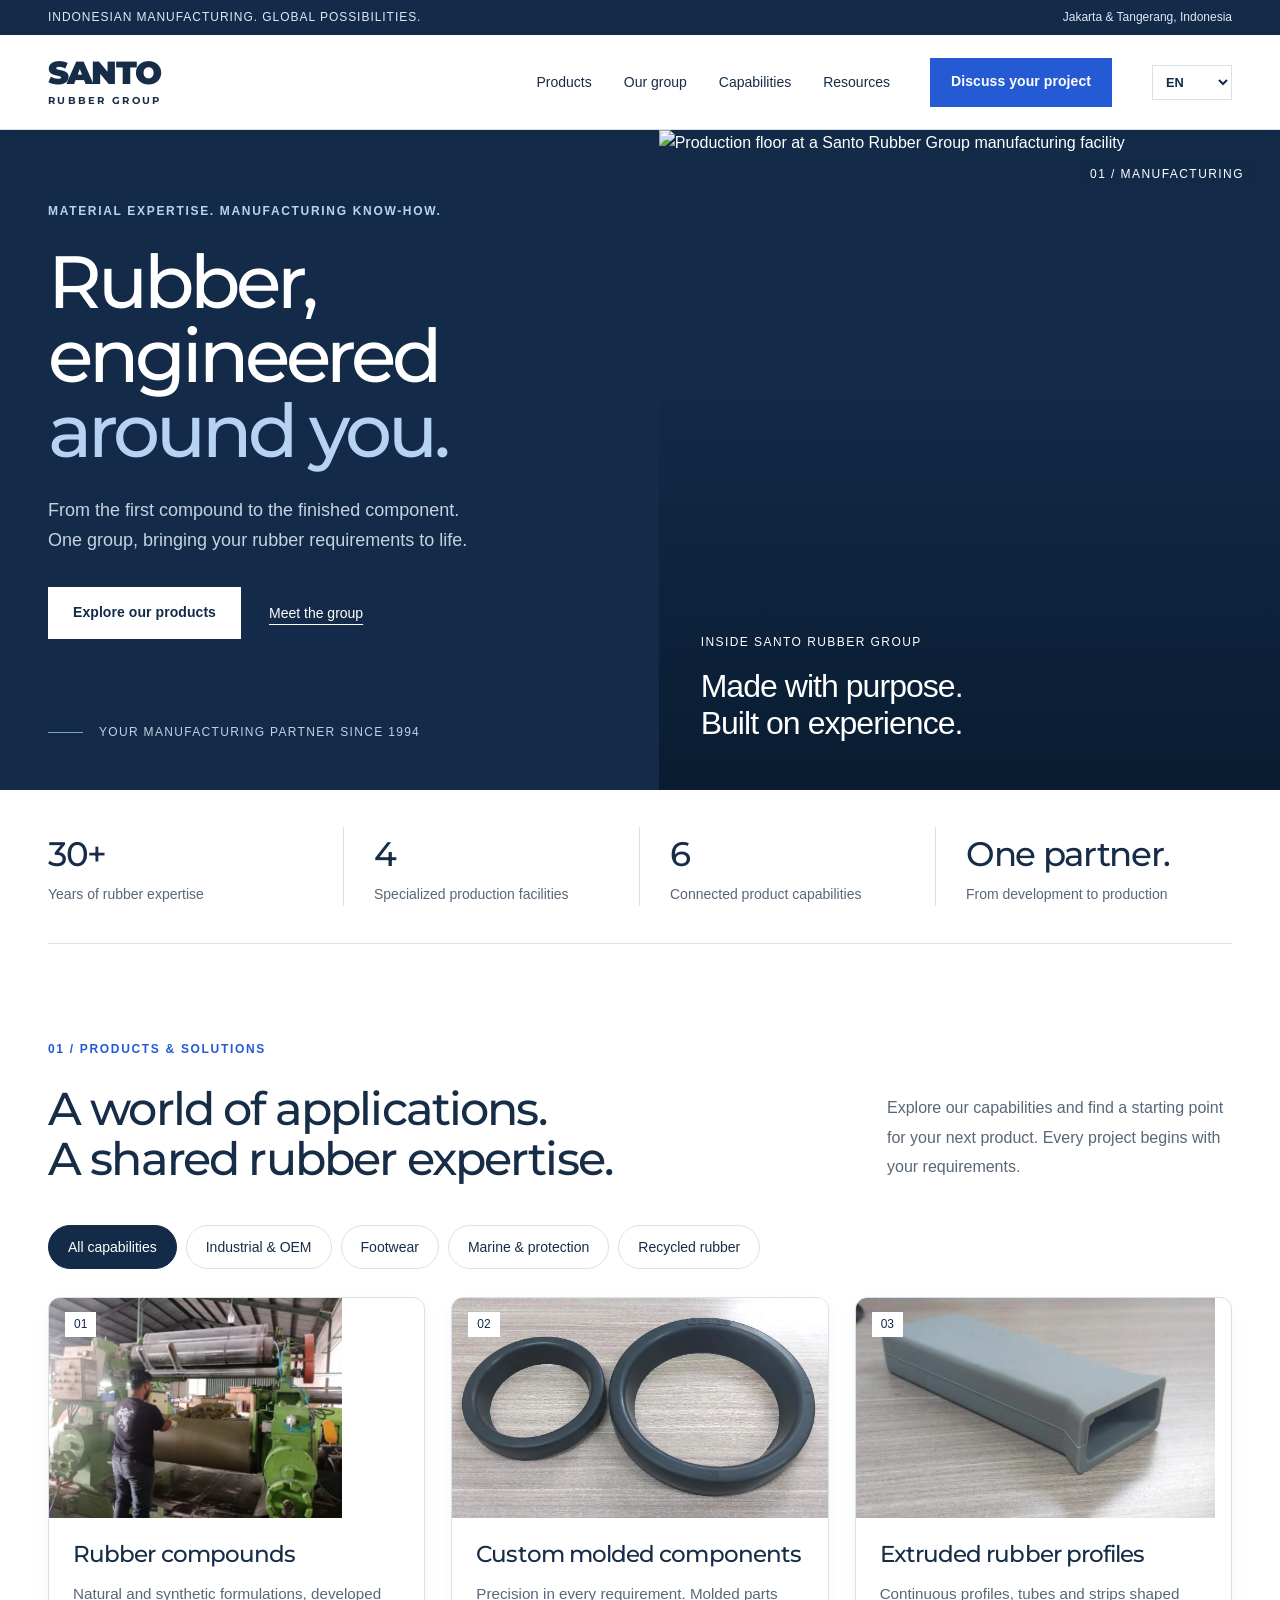
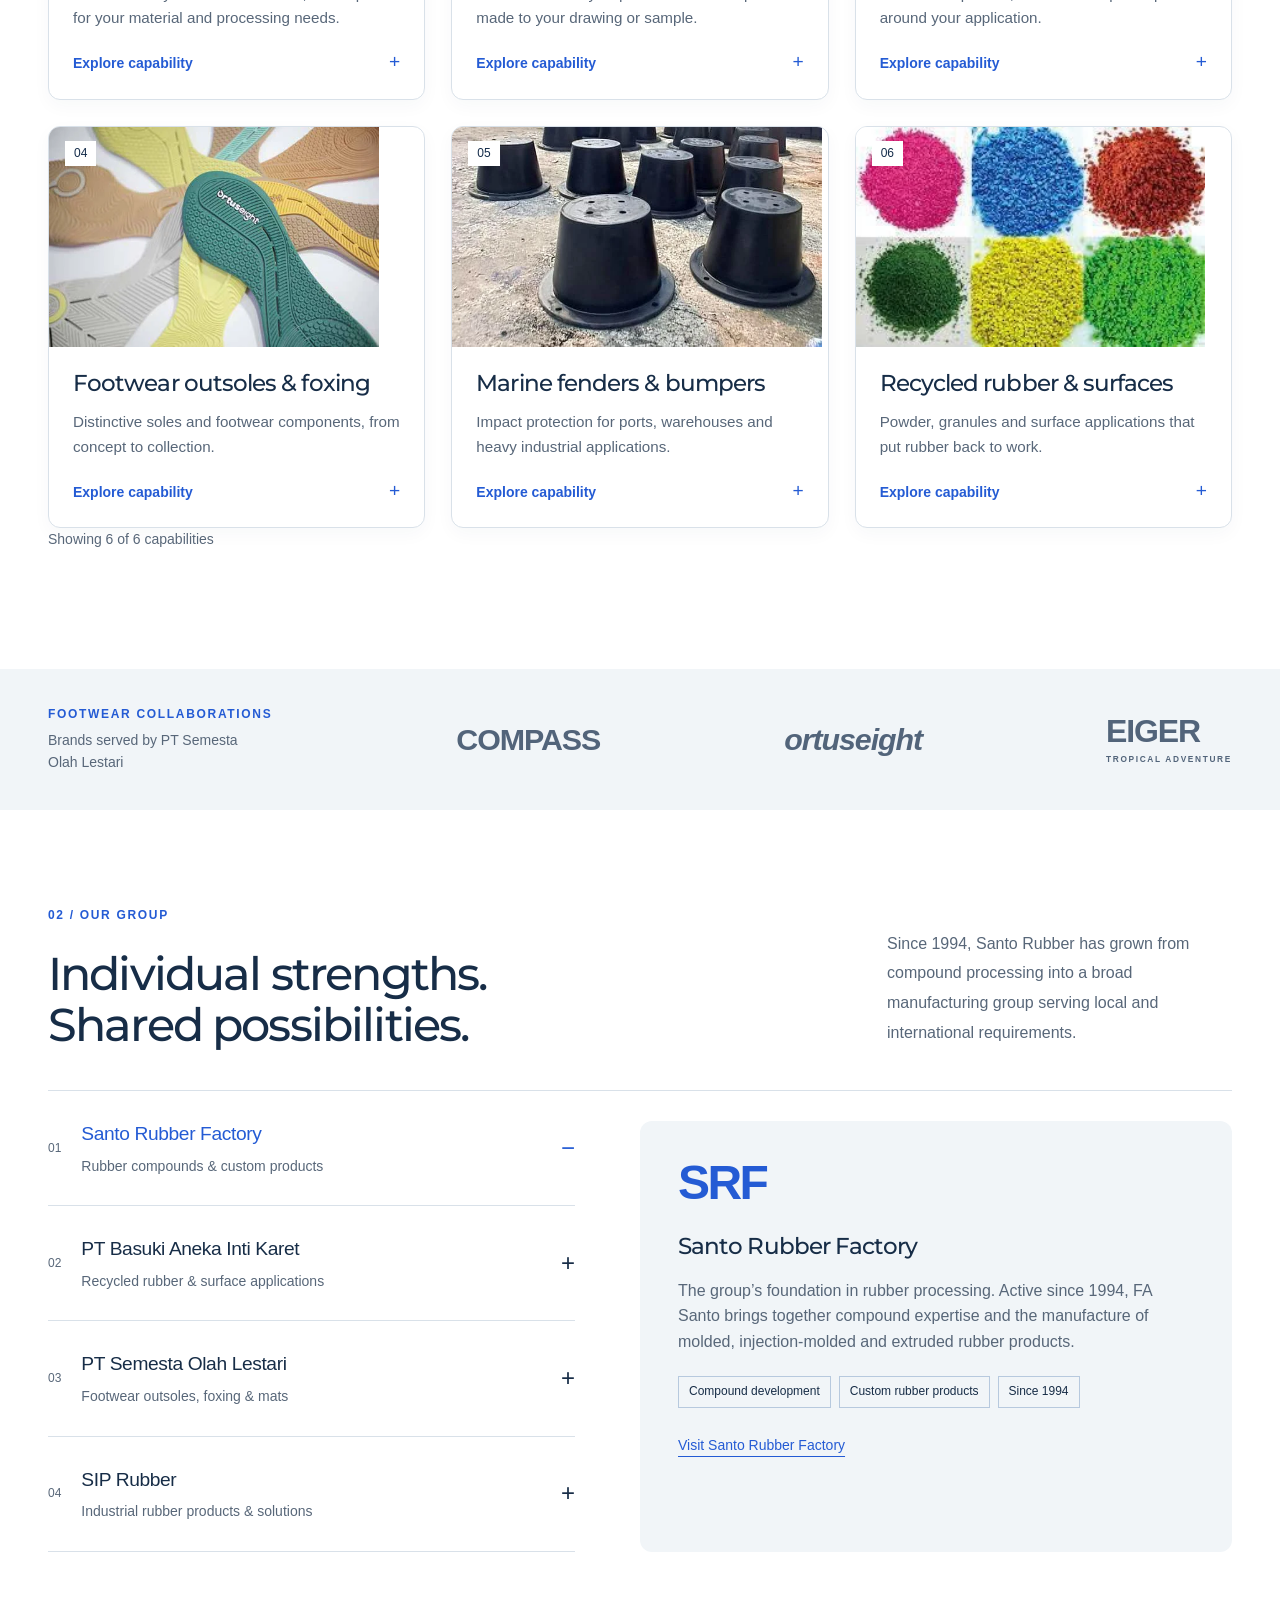
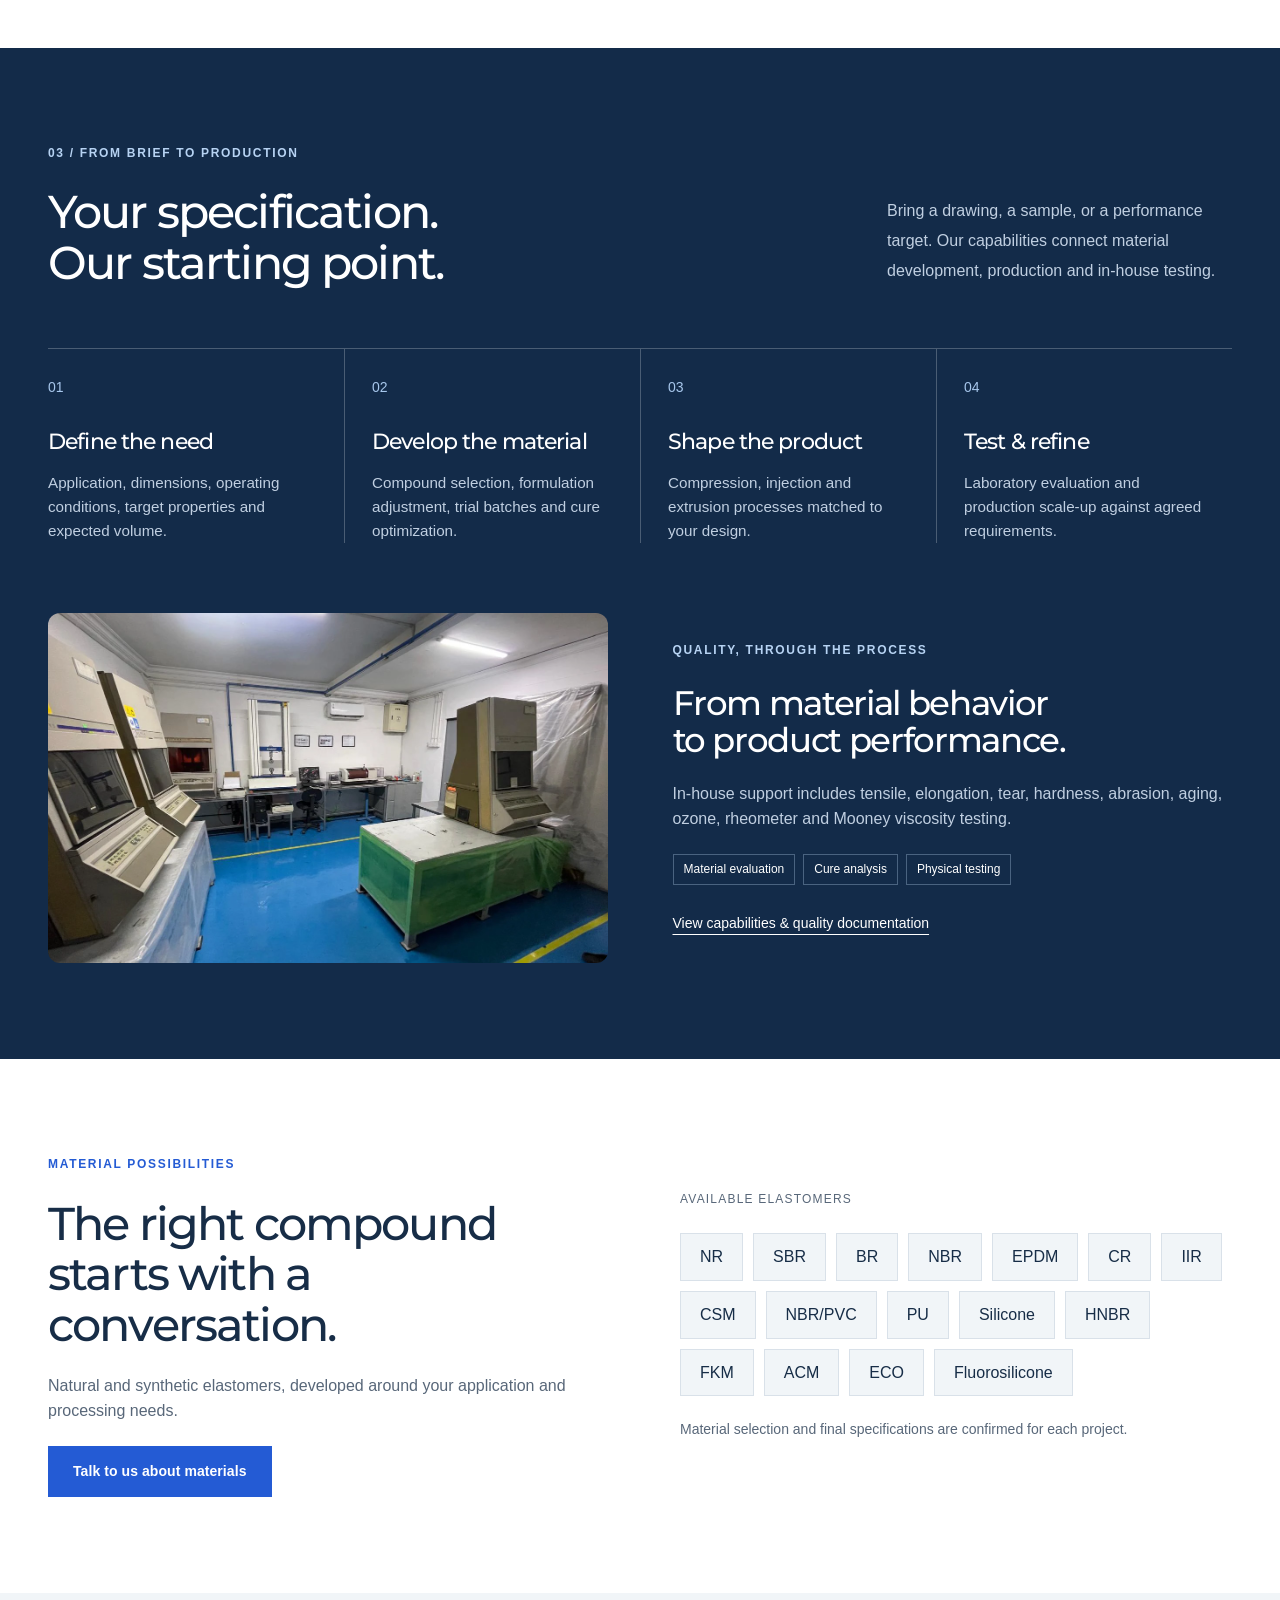
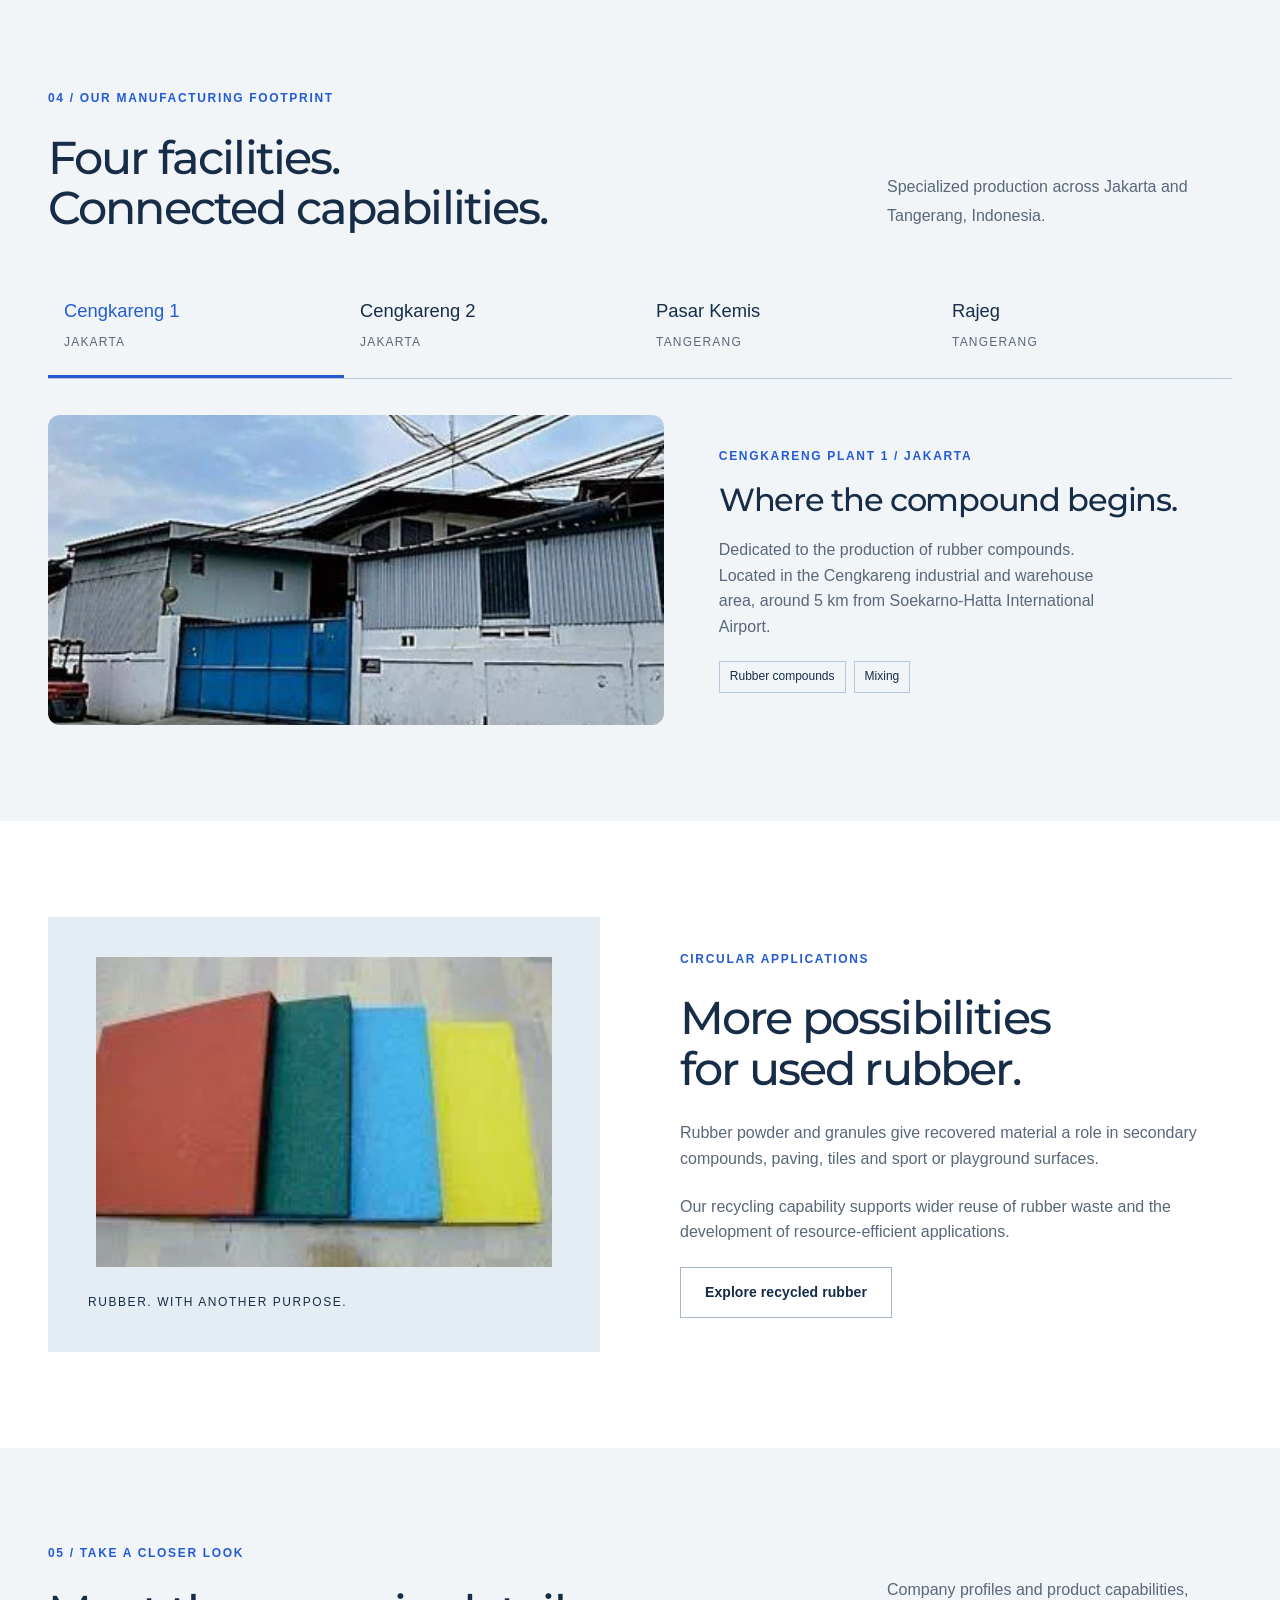
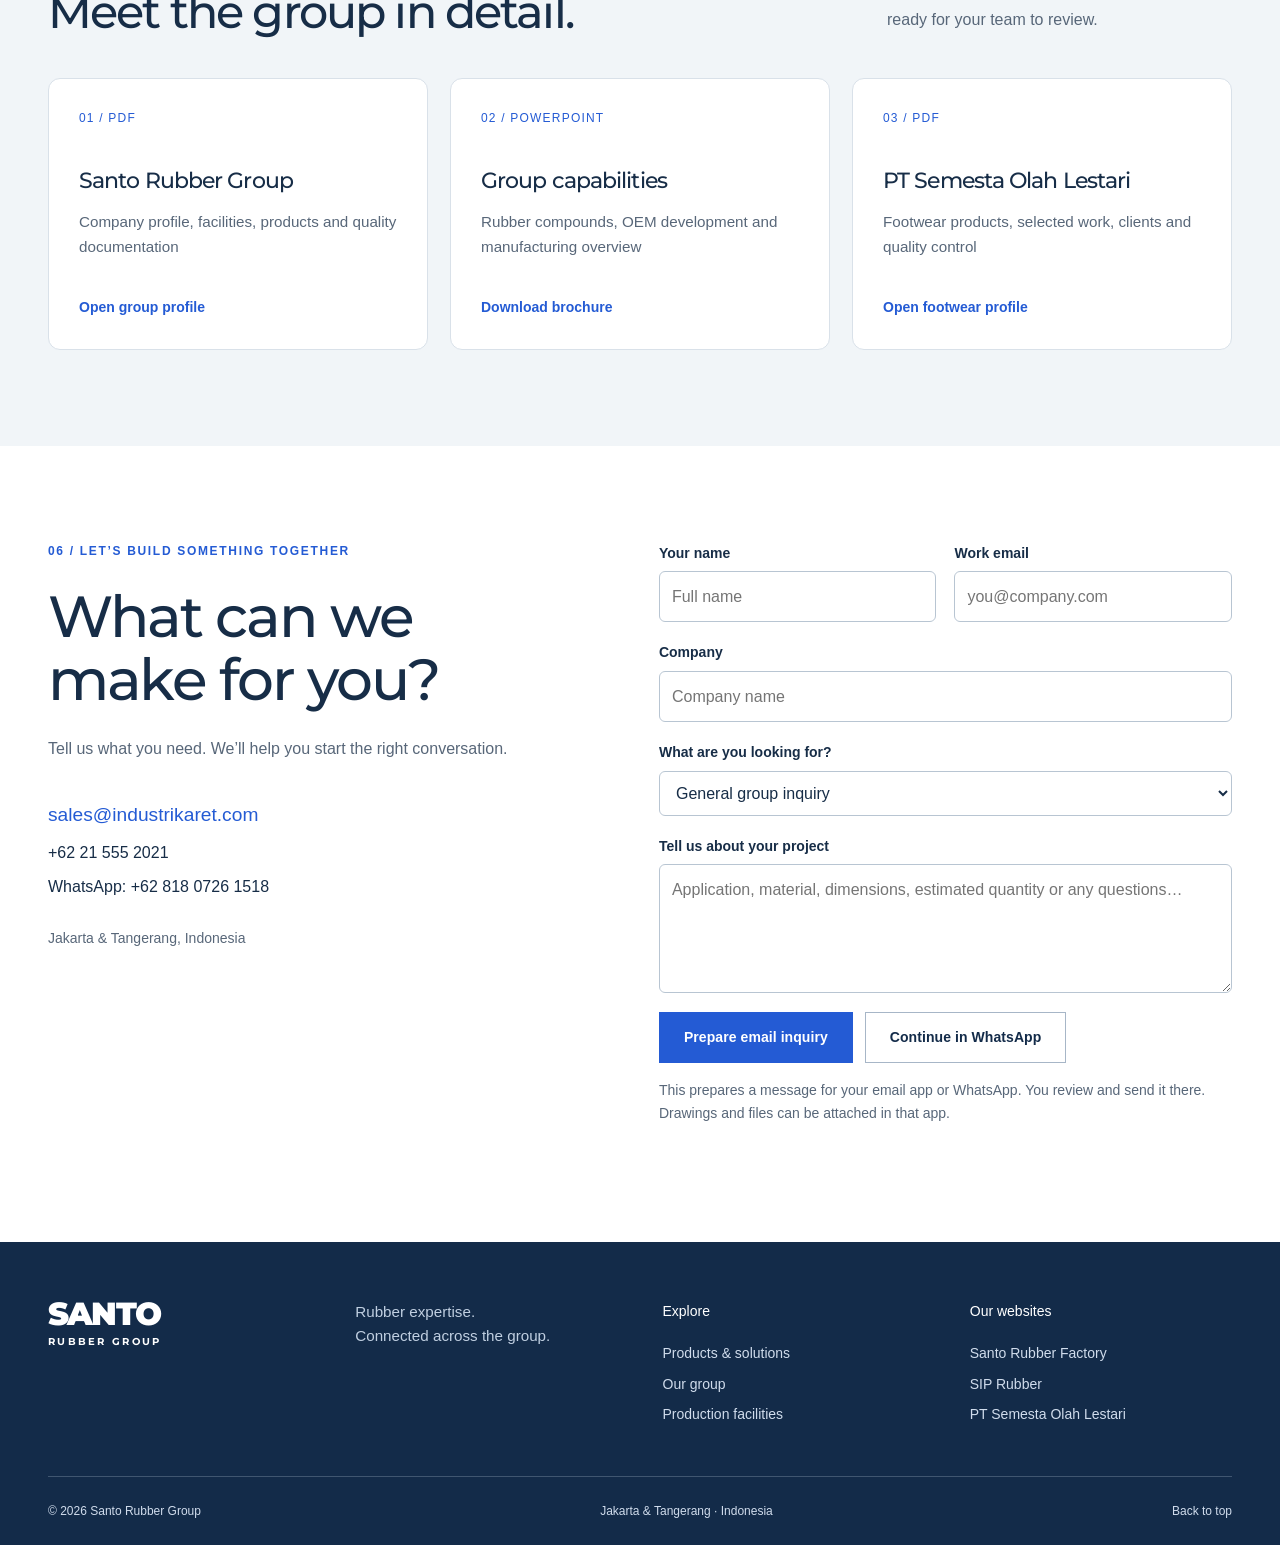
==== index.html @ 06256ac8 "Use genuine factory hero image with fallback for index.html" ====
<!DOCTYPE html>
<html lang="en">
<head>
<meta charset="UTF-8"><meta name="viewport" content="width=device-width, initial-scale=1">
<title>Santo Rubber Group — Rubber, engineered around you.</title>
<meta name="description" content="Indonesian rubber manufacturing since 1994. Explore custom compounds, molded and extruded components, footwear, marine fenders and recycled rubber across Santo Rubber Group.">
<link rel="canonical" href="https://santorubber.com/">
<link rel="alternate" hreflang="en" href="https://santorubber.com/">
<link rel="alternate" hreflang="id" href="https://santorubber.com/id/">
<link rel="alternate" hreflang="zh-Hans" href="https://santorubber.com/zh/">
<link rel="alternate" hreflang="x-default" href="https://santorubber.com/">
<meta name="theme-color" content="#132b49">
<link rel="icon" type="image/svg+xml" href="data:image/svg+xml,%3Csvg xmlns='http://www.w3.org/2000/svg' viewBox='0 0 32 32'%3E%3Crect width='32' height='32' rx='5' fill='%23132b49'/%3E%3Ctext x='16' y='24' text-anchor='middle' font-family='Arial' font-size='24' font-weight='bold' fill='white'%3ES%3C/text%3E%3C/svg%3E">
<link rel="stylesheet" href="/styles.css"><script src="/i18n.js" defer></script><script src="/app.js" defer></script>
</head>
<body>
<a class="skip" href="#main">Skip to content</a>
<div class="topline"><div class="wrap"><span>INDONESIAN MANUFACTURING. GLOBAL POSSIBILITIES.</span><a href="#contact">Jakarta & Tangerang, Indonesia</a></div></div>
<header><div class="nav wrap"><a class="wordmark" href="#" aria-label="Santo Rubber Group home">SANTO<span>RUBBER GROUP</span></a><nav id="navigation" aria-label="Main navigation"><a href="#products">Products</a><a href="#group">Our group</a><a href="#capabilities">Capabilities</a><a href="#resources">Resources</a><a class="mobile-contact" href="#contact">Discuss your project</a></nav><a class="button compact" href="#contact">Discuss your project</a><button class="menu" aria-label="Open menu" aria-expanded="false" aria-controls="navigation">☰</button></div></header>
<main id="main">
<section class="hero"><div class="hero-copy"><div class="eyebrow light">MATERIAL EXPERTISE. MANUFACTURING KNOW-HOW.</div><h1>Rubber,<br>engineered<br><em>around you.</em></h1><p>From the first compound to the finished component. One group, bringing your rubber requirements to life.</p><div class="actions"><a class="button white" href="#products">Explore our products</a><a class="text-link" href="#group">Meet the group</a></div><div class="hero-note"><span class="line"></span>YOUR MANUFACTURING PARTNER SINCE 1994</div></div><div class="hero-visual"><img src="/assets/factory-production-floor.webp" data-fallback-src="/assets/hero.webp" alt="Production floor at a Santo Rubber Group manufacturing facility" fetchpriority="high"><div class="photo-caption"><span>INSIDE SANTO RUBBER GROUP</span><b>Made with purpose.<br>Built on experience.</b></div><span class="photo-index">01 / MANUFACTURING</span></div></section>
<div class="facts wrap"><div><b>30+</b><span>Years of rubber expertise</span></div><div><b>4</b><span>Specialized production facilities</span></div><div><b>6</b><span>Connected product capabilities</span></div><div><b>One partner.</b><span>From development to production</span></div></div>
<section class="section wrap" id="products"><div class="section-heading"><div><div class="eyebrow">01 / PRODUCTS & SOLUTIONS</div><h2>A world of applications.<br>A shared rubber expertise.</h2></div><p>Explore our capabilities and find a starting point for your next product. Every project begins with your requirements.</p></div><div class="filters" role="group" aria-label="Filter products"><button class="active" data-filter="all" aria-pressed="true">All capabilities</button><button data-filter="industrial" aria-pressed="false">Industrial & OEM</button><button data-filter="footwear" aria-pressed="false">Footwear</button><button data-filter="marine" aria-pressed="false">Marine & protection</button><button data-filter="recycled" aria-pressed="false">Recycled rubber</button></div><div class="products-grid" id="product-grid"></div><p id="product-count" class="small" aria-live="polite"></p></section>
<section class="clients"><div class="wrap client-row"><div><div class="eyebrow">FOOTWEAR COLLABORATIONS</div><p>Brands served by PT Semesta Olah Lestari</p></div><div class="brand-name compass">COMPASS</div><div class="brand-name ortus">ortuseight</div><div class="brand-name eiger">EIGER<span>TROPICAL ADVENTURE</span></div></div></section>
<section class="section wrap" id="group"><div class="section-heading"><div><div class="eyebrow">02 / OUR GROUP</div><h2>Individual strengths.<br>Shared possibilities.</h2></div><p>Since 1994, Santo Rubber has grown from compound processing into a broad manufacturing group serving local and international requirements.</p></div><div class="company-layout"><div class="company-list" role="tablist" aria-label="Group companies" aria-orientation="vertical"><button role="tab" id="company-srf" aria-selected="true" aria-controls="company-panel" data-company="srf"><span>01</span><div>Santo Rubber Factory<small>Rubber compounds & custom products</small></div><b>+</b></button><button role="tab" id="company-baik" aria-selected="false" aria-controls="company-panel" data-company="baik" tabindex="-1"><span>02</span><div>PT Basuki Aneka Inti Karet<small>Recycled rubber & surface applications</small></div><b>+</b></button><button role="tab" id="company-sol" aria-selected="false" aria-controls="company-panel" data-company="sol" tabindex="-1"><span>03</span><div>PT Semesta Olah Lestari<small>Footwear outsoles, foxing & mats</small></div><b>+</b></button><button role="tab" id="company-sip" aria-selected="false" aria-controls="company-panel" data-company="sip" tabindex="-1"><span>04</span><div>SIP Rubber<small>Industrial rubber products & solutions</small></div><b>+</b></button></div><div id="company-panel" class="company-panel" role="tabpanel" aria-labelledby="company-srf" tabindex="0"></div></div></section>
<section class="capabilities section" id="capabilities"><div class="wrap"><div class="section-heading"><div><div class="eyebrow light">03 / FROM BRIEF TO PRODUCTION</div><h2>Your specification.<br>Our starting point.</h2></div><p>Bring a drawing, a sample, or a performance target. Our capabilities connect material development, production and in-house testing.</p></div><div class="process"><article><span>01</span><h3>Define the need</h3><p>Application, dimensions, operating conditions, target properties and expected volume.</p></article><article><span>02</span><h3>Develop the material</h3><p>Compound selection, formulation adjustment, trial batches and cure optimization.</p></article><article><span>03</span><h3>Shape the product</h3><p>Compression, injection and extrusion processes matched to your design.</p></article><article><span>04</span><h3>Test & refine</h3><p>Laboratory evaluation and production scale-up against agreed requirements.</p></article></div><div class="quality-grid"><img src="/assets/lab.webp" alt="Santo Rubber Group in-house rubber testing laboratory" loading="lazy"><div><div class="eyebrow light">QUALITY, THROUGH THE PROCESS</div><h3>From material behavior<br>to product performance.</h3><p>In-house support includes tensile, elongation, tear, hardness, abrasion, aging, ozone, rheometer and Mooney viscosity testing.</p><div class="pill-row"><span>Material evaluation</span><span>Cure analysis</span><span>Physical testing</span></div><a class="text-link" href="/assets/santo-rubber-group-profile.pdf" target="_blank" rel="noopener">View capabilities & quality documentation</a></div></div></div></section>
<section class="section wrap" id="materials"><div class="material-layout"><div><div class="eyebrow">MATERIAL POSSIBILITIES</div><h2>The right compound<br>starts with a conversation.</h2><p>Natural and synthetic elastomers, developed around your application and processing needs.</p><a class="button" href="#contact">Talk to us about materials</a></div><div class="materials"><div class="material-label">AVAILABLE ELASTOMERS</div><div class="material-tags"><span>NR</span><span>SBR</span><span>BR</span><span>NBR</span><span>EPDM</span><span>CR</span><span>IIR</span><span>CSM</span><span>NBR/PVC</span><span>PU</span><span>Silicone</span><span>HNBR</span><span>FKM</span><span>ACM</span><span>ECO</span><span>Fluorosilicone</span></div><p class="small">Material selection and final specifications are confirmed for each project.</p></div></div></section>
<section class="facilities section" id="facilities"><div class="wrap"><div class="section-heading"><div><div class="eyebrow">04 / OUR MANUFACTURING FOOTPRINT</div><h2>Four facilities.<br>Connected capabilities.</h2></div><p>Specialized production across Jakarta and Tangerang, Indonesia.</p></div><div class="facility-tabs" role="tablist" aria-label="Production facilities"><button role="tab" id="facility-0" aria-selected="true" aria-controls="facility-panel" data-facility="0">Cengkareng 1<span>JAKARTA</span></button><button role="tab" id="facility-1" aria-selected="false" aria-controls="facility-panel" data-facility="1" tabindex="-1">Cengkareng 2<span>JAKARTA</span></button><button role="tab" id="facility-2" aria-selected="false" aria-controls="facility-panel" data-facility="2" tabindex="-1">Pasar Kemis<span>TANGERANG</span></button><button role="tab" id="facility-3" aria-selected="false" aria-controls="facility-panel" data-facility="3" tabindex="-1">Rajeg<span>TANGERANG</span></button></div><div class="facility-panel" id="facility-panel" role="tabpanel" aria-labelledby="facility-0" tabindex="0"></div></div></section>
<section class="section wrap circular"><div class="circular-photo"><img src="/assets/tiles.webp" alt="Colored rubber tiles featured in Santo Rubber Group’s recycled rubber product range" loading="lazy"><span>RUBBER. WITH ANOTHER PURPOSE.</span></div><div><div class="eyebrow">CIRCULAR APPLICATIONS</div><h2>More possibilities<br>for used rubber.</h2><p>Rubber powder and granules give recovered material a role in secondary compounds, paving, tiles and sport or playground surfaces.</p><p>Our recycling capability supports wider reuse of rubber waste and the development of resource-efficient applications.</p><button class="button outline" data-open-product="recycled">Explore recycled rubber</button></div></section>
<section class="resources section" id="resources"><div class="wrap"><div class="section-heading"><div><div class="eyebrow">05 / TAKE A CLOSER LOOK</div><h2>Meet the group in detail.</h2></div><p>Company profiles and product capabilities, ready for your team to review.</p></div><div class="resource-grid"><a href="/assets/santo-rubber-group-profile.pdf" target="_blank" rel="noopener"><span>01 / PDF</span><h3>Santo Rubber Group</h3><p>Company profile, facilities, products and quality documentation</p><b>Open group profile</b></a><a href="/assets/santo-rubber-group-brochure.pptx" download><span>02 / POWERPOINT</span><h3>Group capabilities</h3><p>Rubber compounds, OEM development and manufacturing overview</p><b>Download brochure</b></a><a href="/assets/pt-sol-profile.pdf" target="_blank" rel="noopener"><span>03 / PDF</span><h3>PT Semesta Olah Lestari</h3><p>Footwear products, selected work, clients and quality control</p><b>Open footwear profile</b></a></div></div></section>
<section class="section wrap contact" id="contact"><div><div class="eyebrow">06 / LET’S BUILD SOMETHING TOGETHER</div><h2>What can we<br>make for you?</h2><p>Tell us what you need. We’ll help you start the right conversation.</p><div class="contact-details"><a href="mailto:sales@industrikaret.com">sales@industrikaret.com</a><a href="tel:+62215552021">+62 21 555 2021</a><a href="https://wa.me/6281807261518" target="_blank" rel="noopener">WhatsApp: +62 818 0726 1518</a><span>Jakarta & Tangerang, Indonesia</span></div></div><form id="inquiry-form"><div class="form-row"><label>Your name<input name="name" autocomplete="name" required placeholder="Full name" maxlength="100"></label><label>Work email<input name="email" type="email" autocomplete="email" required placeholder="you@company.com" maxlength="150"></label></div><label>Company<input name="company" autocomplete="organization" placeholder="Company name" maxlength="150"></label><label>What are you looking for?<select id="inquiry-interest" name="interest"><option value="General group inquiry">General group inquiry</option><option value="Rubber compounds">Rubber compounds</option><option value="Custom molded components">Custom molded components</option><option value="Extruded rubber profiles">Extruded rubber profiles</option><option value="Footwear outsoles & foxing">Footwear outsoles & foxing</option><option value="Marine fenders & bumpers">Marine fenders & bumpers</option><option value="Recycled rubber & surfaces">Recycled rubber & surfaces</option><option value="SIP Rubber products">SIP Rubber products</option></select></label><label>Tell us about your project<textarea name="message" rows="4" required placeholder="Application, material, dimensions, estimated quantity or any questions…" maxlength="2500"></textarea></label><div class="form-actions"><button class="button" type="submit" name="channel" value="email">Prepare email inquiry</button><button class="button outline" type="submit" name="channel" value="whatsapp">Continue in WhatsApp</button></div><p class="small">This prepares a message for your email app or WhatsApp. You review and send it there. Drawings and files can be attached in that app.</p><p class="form-status" id="inquiry-status" role="status"></p><div id="email-fallback" hidden><p class="small">If your email app did not open, copy your inquiry and send it to the address shown in the draft status.</p><button type="button" class="text-link dark" id="copy-inquiry">Copy inquiry text</button><textarea id="prepared-inquiry" readonly aria-label="Prepared inquiry text" hidden></textarea></div></form></section>
</main>
<footer><div class="wrap footer-main"><a class="wordmark" href="#">SANTO<span>RUBBER GROUP</span></a><p>Rubber expertise.<br>Connected across the group.</p><div><b>Explore</b><a href="#products">Products & solutions</a><a href="#group">Our group</a><a href="#facilities">Production facilities</a></div><div><b>Our websites</b><a href="https://www.industrikaret.com/" target="_blank" rel="noopener">Santo Rubber Factory</a><a href="https://www.siprubber.com/" target="_blank" rel="noopener">SIP Rubber</a><a href="https://bit.ly/PT-SOL" target="_blank" rel="noopener">PT Semesta Olah Lestari</a></div></div><div class="wrap footer-bottom"><span>© <span id="year">2026</span> Santo Rubber Group</span><span>Jakarta & Tangerang · Indonesia</span><a href="#">Back to top</a></div></footer>
<dialog id="product-dialog" aria-labelledby="dialog-title"><button class="dialog-close" aria-label="Close product details">×</button><div id="dialog-content"></div></dialog>
</body></html>
---- styles.css ----
/* Corporate typography and spacing refresh — shared by EN / ID / ZH. */
@import url('https://fonts.googleapis.com/css2?family=Montserrat:wght@400;500;600;700;800&family=Poppins:wght@400;500;600&display=swap');
:root{--radius:12px;--surface-shadow:0 14px 36px rgba(19,43,73,.07)}
body{font-family:'Poppins',Arial,'Noto Sans SC','Microsoft YaHei',sans-serif;font-size:15px;line-height:1.7}
h1,h2,h3,.wordmark,.facts b{font-family:'Montserrat','Noto Sans SC','Microsoft YaHei',Arial,sans-serif}
h1,h2,h3{font-weight:600;letter-spacing:-.035em}
html[lang="zh-Hans"] h1,html[lang="zh-Hans"] h2,html[lang="zh-Hans"] h3{letter-spacing:-.015em}
.section{padding-top:104px;padding-bottom:104px}
.section-heading{align-items:flex-start;gap:50px;margin-bottom:44px}
.section-heading>p{line-height:1.85;max-width:390px}
.eyebrow{letter-spacing:.13em;font-weight:700}
.nav{height:86px}
header{box-shadow:0 2px 14px rgba(19,43,73,.035)}
.hero h1{line-height:1.06}
.hero p{line-height:1.8}
.product{border-radius:var(--radius);box-shadow:0 6px 18px rgba(19,43,73,.035)}
.product-image{height:245px}
.product-copy{padding:26px}
.product:hover{box-shadow:var(--surface-shadow)}
.product-image img{object-fit:cover}
.company-panel{border-radius:var(--radius)}
.quality-grid img,.facility-panel img{border-radius:var(--radius)}
.resource-grid a{border-radius:var(--radius)}
.button{font-weight:600;letter-spacing:.005em}
form input,form textarea,form select{border-radius:6px}
@media(max-width:1050px){.nav{height:78px}.section{padding-top:78px;padding-bottom:78px}}
@media(max-width:800px){.hero h1{font-size:clamp(2.8rem,7.6vw,4.8rem)}.section-heading{gap:26px}.product-image{height:225px}}
@media(max-width:540px){.section{padding-top:56px;padding-bottom:56px}.section-heading{margin-bottom:30px}.hero h1{font-size:clamp(2.6rem,11vw,3.9rem)}.product-copy{padding:22px}.product-image{height:230px}}

:root{--navy:#132b49;--ink:#172d47;--blue:#245bd4;--muted:#586779;--line:#d9e1e9;--pale:#f1f5f8;--white:#fff;--accent:#b7d3f3}*{box-sizing:border-box}html{scroll-behavior:smooth;scroll-padding-top:95px}body{margin:0;color:var(--ink);font-family:Arial,Helvetica,sans-serif;font-size:16px;line-height:1.6}button,input,select,textarea{font:inherit}a{color:inherit;text-decoration:none}button,a,input,select,textarea{-webkit-tap-highlight-color:transparent}button{cursor:pointer}button:focus-visible,a:focus-visible,input:focus-visible,select:focus-visible,textarea:focus-visible,[tabindex]:focus-visible{outline:3px solid #568fec;outline-offset:5px}button{color:inherit}img{display:block;width:100%;object-fit:cover}p{color:var(--muted);margin:0 0 22px}h1,h2,h3{line-height:1.1;letter-spacing:-.04em;margin:0;font-weight:500}h2{font-size:clamp(2.2rem,3.6vw,3.5rem)}h3{font-size:1.45rem}section[id]{scroll-margin-top:25px}.wrap{width:min(1280px,calc(100% - 96px));margin:auto}.section{padding-top:96px;padding-bottom:96px}.eyebrow{font-size:.75rem;letter-spacing:.14em;font-weight:700;margin-bottom:24px;color:var(--blue)}.eyebrow.light{color:var(--accent)}.small{font-size:.875rem}.topline{background:var(--navy);color:#dde8f5;font-size:.75rem;letter-spacing:.08em}.topline .wrap{height:35px;display:flex;justify-content:space-between;align-items:center}.topline a{letter-spacing:0}header{position:sticky;top:0;z-index:20;background:#fff;border-bottom:1px solid var(--line)}.nav{height:94px;display:flex;align-items:center;gap:40px}.wordmark{font-size:2rem;font-weight:900;line-height:.9;letter-spacing:-.055em;display:block;flex-shrink:0}.wordmark span{display:block;font-size:.65rem;letter-spacing:.22em;font-weight:700;margin-top:8px}.nav nav{display:flex;gap:32px;margin-left:auto;font-size:.875rem}.nav nav a:hover{color:var(--blue)}.button{background:var(--blue);color:white;padding:15px 24px;border:1px solid var(--blue);font-size:.875rem;font-weight:600;display:inline-flex;align-items:center;justify-content:center;line-height:1.4;min-height:49px;transition:background .2s,transform .2s}.button:hover{background:#1948ad;border-color:#1948ad;transform:translateY(-2px)}.button.compact{padding:13px 20px}.button.white{background:#fff;color:var(--navy);border-color:#fff}.button.white:hover{background:#e6edf5}.button.outline{background:transparent;color:var(--navy);border:1px solid #a7b6c7}.button.outline:hover{background:#e5edf6}.menu{display:none;background:transparent;border:0;font-size:1.6rem}.hero{display:grid;grid-template-columns:1.06fr 1fr;background:var(--navy);color:white;min-height:660px}.hero-copy{padding:72px 60px 48px max(48px,calc((100vw - 1280px)/2));display:flex;flex-direction:column;align-items:flex-start}.hero h1{font-size:clamp(3.5rem,5.8vw,6rem);line-height:1;letter-spacing:-.055em}.hero h1 em{font-style:normal;color:var(--accent)}.hero p{font-size:1.125rem;color:#c5d2e2;max-width:440px;margin:28px 0 32px;line-height:1.65}.actions{display:flex;gap:28px;align-items:center}.text-link{color:inherit;font-size:.875rem;text-decoration:underline;text-underline-offset:6px;background:none;border:0;padding:0;display:inline-block}.hero-note{font-size:.75rem;letter-spacing:.11em;color:#c2d1e3;margin-top:auto;padding-top:48px;display:flex;align-items:center;gap:16px}.line{height:1px;background:#829fbd;width:35px}.hero-visual{position:relative;overflow:hidden}.hero-visual>img{height:100%;position:absolute;object-position:center 60%}.hero-visual:after{content:"";position:absolute;inset:0;background:linear-gradient(0deg,rgba(7,25,45,.85),transparent 65%)}.photo-caption{position:absolute;bottom:48px;left:42px;z-index:1}.photo-caption span{font-size:.75rem;letter-spacing:.12em}.photo-caption b{font-size:2rem;line-height:1.15;display:block;margin-top:15px;font-weight:400;letter-spacing:-.03em}.photo-index{position:absolute;right:24px;top:28px;z-index:1;color:white;font-size:.75rem;letter-spacing:.12em;background:#132b49c9;padding:7px 12px}.facts{display:grid;grid-template-columns:repeat(4,1fr);padding:37px 0;border-bottom:1px solid var(--line)}.facts>div{padding:0 30px;border-right:1px solid var(--line)}.facts>div:first-child{padding-left:0}.facts>div:last-child{border:0}.facts b{font-size:2.1rem;font-weight:500;letter-spacing:-.04em;display:block}.facts span{font-size:.875rem;color:var(--muted)}.section-heading{display:flex;justify-content:space-between;gap:60px;align-items:flex-end;margin-bottom:40px}.section-heading>p{max-width:345px;margin:0 0 3px}.filters{display:flex;gap:9px;flex-wrap:wrap;margin:35px 0 28px}.filters button{background:white;padding:10px 19px;border:1px solid var(--line);border-radius:30px;font-size:.875rem}.filters button:hover{border-color:var(--blue)}.filters button.active{background:var(--navy);color:white;border-color:var(--navy)}.products-grid{display:grid;grid-template-columns:repeat(3,1fr);gap:26px}.product{display:flex;flex-direction:column;text-align:left;border:1px solid var(--line);padding:0;background:#fff;transition:box-shadow .2s,transform .2s;overflow:hidden}.product:hover{box-shadow:0 12px 35px #1a345316;transform:translateY(-4px)}.product-image{height:220px;background:#e8edf1;overflow:hidden;position:relative}.product-image img{height:100%;transition:transform .5s}.product:hover img{transform:scale(1.035)}.product-num{position:absolute;top:14px;left:16px;background:#fff;color:var(--navy);font-size:.75rem;padding:3px 9px}.product-copy{padding:24px;flex:1;display:flex;flex-direction:column}.product h3{margin-bottom:14px;font-size:1.45rem}.product p{font-size:.95rem;margin-bottom:22px}.product-more{font-size:.875rem;color:var(--blue);margin-top:auto;font-weight:600;display:flex;justify-content:space-between}.product-more b{font-size:1.2rem;font-weight:400;line-height:1}.clients{background:var(--pale);padding:36px 0}.client-row{display:flex;align-items:center;justify-content:space-between;gap:40px}.client-row .eyebrow{margin-bottom:5px}.client-row p{font-size:.875rem;margin:0;max-width:220px}.brand-name{font-weight:900;letter-spacing:-.035em;font-size:1.9rem;color:#52647a}.ortus{font-style:italic}.eiger{font-size:2rem;line-height:1}.eiger span{display:block;font-size:.52rem;letter-spacing:.2em;margin-top:8px}.company-layout{display:grid;grid-template-columns:1fr 1fr;border-top:1px solid var(--line)}.company-list{padding-right:65px}.company-list button{width:100%;display:flex;align-items:center;text-align:left;padding:28px 0;border:0;border-bottom:1px solid var(--line);background:white;gap:20px}.company-list button>span{font-size:.75rem;color:var(--muted)}.company-list button>div{font-size:1.2rem;letter-spacing:-.02em}.company-list button small{display:block;font-size:.875rem;color:var(--muted);letter-spacing:0;margin-top:5px}.company-list button>b{margin-left:auto;font-size:1.5rem;font-weight:400}.company-list button[aria-selected=true]{color:var(--blue)}.company-panel{background:var(--pale);padding:36px 38px;margin-top:30px}.company-panel .company-abbr{color:var(--blue);font-size:3rem;font-weight:700;letter-spacing:-.055em;line-height:1.1}.company-panel h3{margin-top:24px}.company-panel p{margin-top:18px}.company-panel .pill-row{margin-bottom:24px}.pill-row{display:flex;gap:8px;flex-wrap:wrap}.pill-row span{font-size:.75rem;border:1px solid #b7c9de;padding:5px 10px}.capabilities{background:var(--navy);color:white}.capabilities p{color:#c0cfe1}.process{display:grid;grid-template-columns:repeat(4,1fr);margin-top:60px;margin-bottom:70px;border-top:1px solid #4a5d74}.process article{padding:25px 27px 0 0}.process article+article{padding-left:27px;border-left:1px solid #4a5d74}.process span{font-size:.875rem;color:#a8c8ed}.process h3{margin:30px 0 17px;font-size:1.35rem}.process p{font-size:.95rem;margin:0}.quality-grid{display:grid;grid-template-columns:1fr 1fr;gap:65px;align-items:center}.quality-grid img{height:350px}.quality-grid h3{font-size:2.1rem;margin-bottom:22px}.quality-grid .pill-row{margin-bottom:25px}.quality-grid .pill-row span{border-color:#4a6380}.material-layout{display:grid;grid-template-columns:1fr 1fr;gap:80px;align-items:center}.material-layout p{margin-top:22px}.material-label{font-size:.75rem;letter-spacing:.1em;color:var(--muted);margin-bottom:24px}.material-tags{display:flex;gap:10px;flex-wrap:wrap}.material-tags span{padding:10px 19px;border:1px solid var(--line);font-size:1rem;background:var(--pale)}.facilities{background:var(--pale)}.facility-tabs{display:grid;grid-template-columns:repeat(4,1fr);border-bottom:1px solid #bac9da}.facility-tabs button{text-align:left;background:transparent;border:0;border-bottom:3px solid transparent;padding:22px 16px;font-size:1.15rem}.facility-tabs button span{display:block;font-size:.75rem;letter-spacing:.1em;color:var(--muted);margin-top:8px}.facility-tabs button[aria-selected=true]{border-color:var(--blue);color:var(--blue)}.facility-panel{display:grid;grid-template-columns:1.2fr 1fr;gap:55px;padding-top:36px;align-items:center}.facility-panel img{height:310px}.facility-panel h3{font-size:2rem;margin-bottom:20px}.facility-panel .eyebrow{margin-bottom:16px}.facility-panel p{max-width:410px}.circular{display:grid;grid-template-columns:1fr 1fr;gap:80px;align-items:center}.circular-photo{background:#e4edf4;position:relative;padding:40px}.circular-photo img{height:310px;object-fit:contain;mix-blend-mode:multiply}.circular-photo span{display:block;font-size:.75rem;letter-spacing:.13em;margin-top:26px}.circular h2{margin-bottom:26px}.resources{background:var(--pale)}.resource-grid{display:grid;grid-template-columns:repeat(3,1fr);gap:22px}.resource-grid a{padding:30px;background:white;border:1px solid var(--line);display:flex;flex-direction:column;transition:border .2s}.resource-grid a:hover{border-color:var(--blue)}.resource-grid a>span{font-size:.75rem;color:var(--blue);letter-spacing:.1em;margin-bottom:40px}.resource-grid h3{font-size:1.4rem;margin-bottom:18px}.resource-grid p{font-size:.95rem}.resource-grid b{font-size:.875rem;font-weight:600;color:var(--blue);margin-top:auto;padding-top:15px}.contact{display:grid;grid-template-columns:1fr 1.1fr;gap:90px}.contact h2{font-size:clamp(2.5rem,4.5vw,4.5rem);margin-bottom:25px}.contact-details{display:flex;flex-direction:column;gap:9px;margin-top:38px}.contact-details>a:first-child{font-size:1.2rem;color:var(--blue)}.contact-details>span{margin-top:18px;color:var(--muted);font-size:.875rem}form label{display:block;font-size:.875rem;font-weight:600;margin-bottom:19px}.form-row{display:grid;grid-template-columns:1fr 1fr;gap:18px}input,select,textarea{display:block;width:100%;border:1px solid #b8c5d2;border-radius:0;background:white;padding:12px;margin-top:7px;font-size:1rem;color:var(--ink);font-weight:400;min-width:0}textarea{resize:vertical}.form-actions{display:flex;gap:12px;flex-wrap:wrap}form .small{margin-top:16px}.form-status{color:var(--blue);font-size:.875rem}.dark{color:var(--blue)}footer{background:var(--navy);color:#d0dcec;padding:58px 0 24px}.footer-main{display:grid;grid-template-columns:1fr 1fr 1fr 1fr;gap:45px}.footer-main .wordmark{color:white}.footer-main p{color:#c0cfe1;font-size:.95rem}.footer-main>div{display:flex;flex-direction:column;gap:8px;font-size:.875rem}.footer-main b{font-weight:500;color:white;margin-bottom:12px}.footer-main a:hover{color:white}.footer-bottom{display:flex;justify-content:space-between;margin-top:50px;padding-top:25px;border-top:1px solid #405670;font-size:.75rem}.skip{position:fixed;left:10px;top:-100px;background:#fff;z-index:100;padding:10px}.skip:focus{top:10px}dialog{width:min(850px,calc(100% - 32px));max-height:90vh;padding:0;border:0;color:var(--ink);box-shadow:0 25px 100px #0005}dialog::backdrop{background:#081b32b5;backdrop-filter:blur(3px)}.dialog-close{position:absolute;right:13px;top:13px;z-index:2;width:42px;height:42px;border:0;background:white;font-size:1.6rem;box-shadow:0 1px 8px #0002}.dialog-image{height:260px}.dialog-body{padding:35px}.dialog-body h2{font-size:2.4rem;margin:8px 0 20px}.dialog-body .eyebrow{margin-bottom:14px}.dialog-body h3{font-size:1.2rem;margin:25px 0 15px}.dialog-body .pill-row{margin-bottom:25px}.dialog-body .actions{flex-wrap:wrap}.dialog-body .pill-row span{font-size:.875rem}.dialog-body p{margin-bottom:18px}body:has(dialog[open]){overflow:hidden}[hidden]{display:none!important}
@media(min-width:1600px){.hero-copy{padding-right:80px}.hero{min-height:720px}}@media(max-width:1100px){.wrap{width:calc(100% - 60px)}.nav{gap:25px}.nav nav{gap:22px}.hero-copy{padding:55px 35px 40px 30px}.hero{min-height:620px}.hero h1{font-size:4.5rem}.hero .eyebrow{max-width:260px}.products-grid{gap:18px}.product-copy{padding:20px}.client-row{gap:25px}.brand-name{font-size:1.5rem}.company-list{padding-right:35px}.contact{gap:45px}.company-panel{padding:28px}.circular,.material-layout{gap:45px}.quality-grid{gap:40px}}
@media(max-width:800px){.wrap{width:calc(100% - 40px)}.topline .wrap{justify-content:center}.topline a{display:none}.topline{font-size:.625rem}.nav{height:78px;gap:18px}.nav nav{display:none;position:absolute;top:78px;left:0;width:100%;background:white;padding:24px;box-shadow:0 12px 14px #0001;margin:0;flex-direction:column}.nav nav.open{display:flex}.nav>.button{margin-left:auto;padding:10px 13px;font-size:.75rem}.menu{display:block}.wordmark{font-size:1.7rem}.hero{grid-template-columns:1fr 1fr;min-height:570px}.hero-copy{padding:45px 25px 35px 20px}.hero h1{font-size:3.6rem}.hero p{font-size:1rem}.hero .actions{align-items:flex-start;flex-direction:column;gap:20px}.hero-note{font-size:.625rem;gap:8px;padding-top:30px}.photo-caption{left:25px;bottom:35px}.photo-caption b{font-size:1.6rem}.photo-caption span,.photo-index{font-size:.625rem}.facts{grid-template-columns:repeat(2,1fr);row-gap:24px}.facts>div{padding:0 20px}.facts>div:nth-child(2){border:0}.facts>div:nth-child(3){padding-left:0}.facts b{font-size:1.8rem}.section{padding-top:65px;padding-bottom:65px}.section-heading{display:block}.section-heading>p{margin-top:24px;max-width:520px}.products-grid{grid-template-columns:repeat(2,1fr)}.client-row{flex-wrap:wrap;justify-content:space-around}.client-row>div:first-child{width:100%;text-align:center}.client-row p{max-width:none}.company-layout{grid-template-columns:1fr}.company-list{padding:0}.company-list button{padding:22px 0}.company-panel{margin-top:24px}.process{grid-template-columns:repeat(2,1fr);gap:30px;margin:35px 0 45px}.process article{padding:22px 0 0}.process article+article{padding-left:0;border:0}.process h3{margin-top:20px}.quality-grid{grid-template-columns:1fr;gap:35px}.quality-grid img{height:330px}.material-layout{grid-template-columns:1fr;gap:35px}.facility-tabs button{font-size:1rem;padding:18px 10px}.facility-panel{gap:30px;grid-template-columns:1fr 1fr}.facility-panel img{height:270px}.circular{gap:35px}.circular-photo{padding:20px}.circular-photo img{height:260px}.resource-grid{gap:14px}.resource-grid a{padding:22px}.contact{grid-template-columns:1fr;gap:40px}.footer-main{grid-template-columns:1fr 1fr;gap:30px}}
@media(max-width:540px){.hero{grid-template-columns:1fr}.hero-copy{padding:44px 24px 34px}.hero h1{font-size:clamp(3.3rem,13.3vw,4.5rem)}.hero .eyebrow{max-width:280px}.hero p{max-width:340px}.hero .actions{flex-direction:row;align-items:center;gap:25px}.hero-visual{height:330px}.hero-visual img{object-position:center 53%}.hero-note{margin-top:12px}.photo-caption{bottom:24px;left:24px}.facts{padding:27px 0}.facts span{font-size:.75rem}.facts b{font-size:1.7rem}.facts>div{padding:0 15px}.section{padding-top:55px;padding-bottom:55px}.eyebrow{font-size:.7rem;margin-bottom:18px}.section-heading{margin-bottom:30px}h2{font-size:2.25rem}.filters{gap:7px;margin:25px 0}.filters button{font-size:.75rem;padding:9px 14px}.products-grid{grid-template-columns:1fr}.product-image{height:235px}.product-copy{padding:23px}.product h3{font-size:1.5rem}.product p{font-size:1rem}.brand-name{font-size:1.3rem}.eiger{font-size:1.5rem}.company-list button>div{font-size:1.1rem}.company-list button small{font-size:.8rem}.company-panel{padding:28px}.process{gap:28px 22px}.process p{font-size:.875rem}.quality-grid img{height:250px}.quality-grid h3{font-size:1.8rem}.facility-tabs{grid-template-columns:repeat(2,1fr)}.facility-tabs button{padding:17px 10px}.facility-panel{grid-template-columns:1fr;gap:25px}.facility-panel img{height:245px}.circular{grid-template-columns:1fr}.circular-photo img{height:240px}.resource-grid{grid-template-columns:1fr}.resource-grid a>span{margin-bottom:25px}.resource-grid a{padding:28px}.form-row{grid-template-columns:1fr;gap:0}.form-actions{flex-direction:column}.form-actions .button{width:100%}.contact-details>a:first-child{font-size:1.1rem}.footer-main{gap:35px 20px}.footer-main p{font-size:.875rem}.footer-bottom{gap:15px;flex-wrap:wrap}.nav>.button{font-size:.7rem;max-width:125px;text-align:center}.nav{gap:12px}.dialog-image{height:210px}.dialog-body{padding:25px}.dialog-body h2{font-size:2rem}.dialog-body .actions{align-items:flex-start;flex-direction:column}.materials .small{font-size:.8rem}}
@media(prefers-reduced-motion:reduce){html{scroll-behavior:auto}*,*:before,*:after{transition:none!important;animation:none!important}}

/* Language selector */
.language-switcher{display:inline-flex;align-items:center;flex-shrink:0}.language-switcher select{width:auto;margin:0;padding:8px 23px 8px 9px;border:1px solid var(--line);background:#fff;color:var(--navy);font-size:.8rem;font-weight:700;cursor:pointer}.visually-hidden{position:absolute;width:1px;height:1px;padding:0;margin:-1px;overflow:hidden;clip:rect(0,0,0,0);white-space:nowrap;border:0}@media(max-width:800px){.language-switcher select{padding:7px 8px;font-size:.75rem}.nav{gap:10px}.nav>.button{margin-left:auto}}@media(max-width:470px){.nav>.button.compact{font-size:.7rem;padding:8px;min-height:36px}.wordmark{font-size:1.4rem}.wordmark span{font-size:.5rem}.language-switcher select{font-size:.7rem;padding:5px}}

/* Responsive multilingual navigation: account for longer Indonesian labels and Chinese typography. */
.mobile-contact{display:none}
.hero-copy,.hero-visual,.company-layout>*,.material-layout>*,.facility-panel>*,.quality-grid>*,.contact>*{min-width:0}
.hero h1,.section-heading h2,.contact h2,.company-list button>div{overflow-wrap:anywhere}
html[lang="zh-Hans"] .hero h1{letter-spacing:-.035em}
html[lang="id"] .hero h1{font-size:clamp(2.8rem,5.1vw,5.6rem)}
@media(max-width:1200px){
 .nav{gap:16px}
 .nav nav{gap:15px;font-size:.8rem}
 .nav>.button.compact{padding:11px 13px}
}
@media(max-width:1050px){
 .nav{height:78px;gap:16px}
 .nav nav{display:none;position:absolute;top:78px;left:0;right:0;width:100%;padding:20px max(20px,5vw);background:white;box-shadow:0 12px 16px #0002;margin:0;flex-direction:column;gap:18px}
 .nav nav.open{display:flex}
 .nav nav .mobile-contact{display:block;color:var(--blue);font-weight:600}
 .menu{display:block}
 .nav>.button{margin-left:auto}
}
@media(max-width:800px){
 .hero{grid-template-columns:1fr}
 .hero-copy{padding:52px max(24px,6vw) 42px;min-height:440px}
 .hero-visual{height:390px}
 .hero-visual>img{position:absolute}
 .hero h1{font-size:clamp(3rem,8vw,5rem)}
 .hero .actions{flex-direction:row;flex-wrap:wrap;align-items:center}
 .hero-note{margin-top:22px}
}
@media(max-width:600px){
 .nav>.button.compact{display:none}
 .nav{gap:12px}
 .language-switcher{margin-left:auto}
 .wordmark{max-width:50%}
 .hero-visual{height:300px}
 .hero h1,html[lang="id"] .hero h1{font-size:clamp(2.7rem,11vw,4rem)}
 .hero .actions{flex-wrap:wrap;gap:16px}
 .hero .button{max-width:100%}
 .resource-grid,.company-layout,.facility-panel,.material-layout,.quality-grid,.circular,.contact{min-width:0}
}
@media(max-width:360px){
 .nav{gap:7px}
 .wordmark{font-size:1.25rem}
 .language-switcher select{max-width:60px}
 .hero-copy{padding-left:18px;padding-right:18px}
}
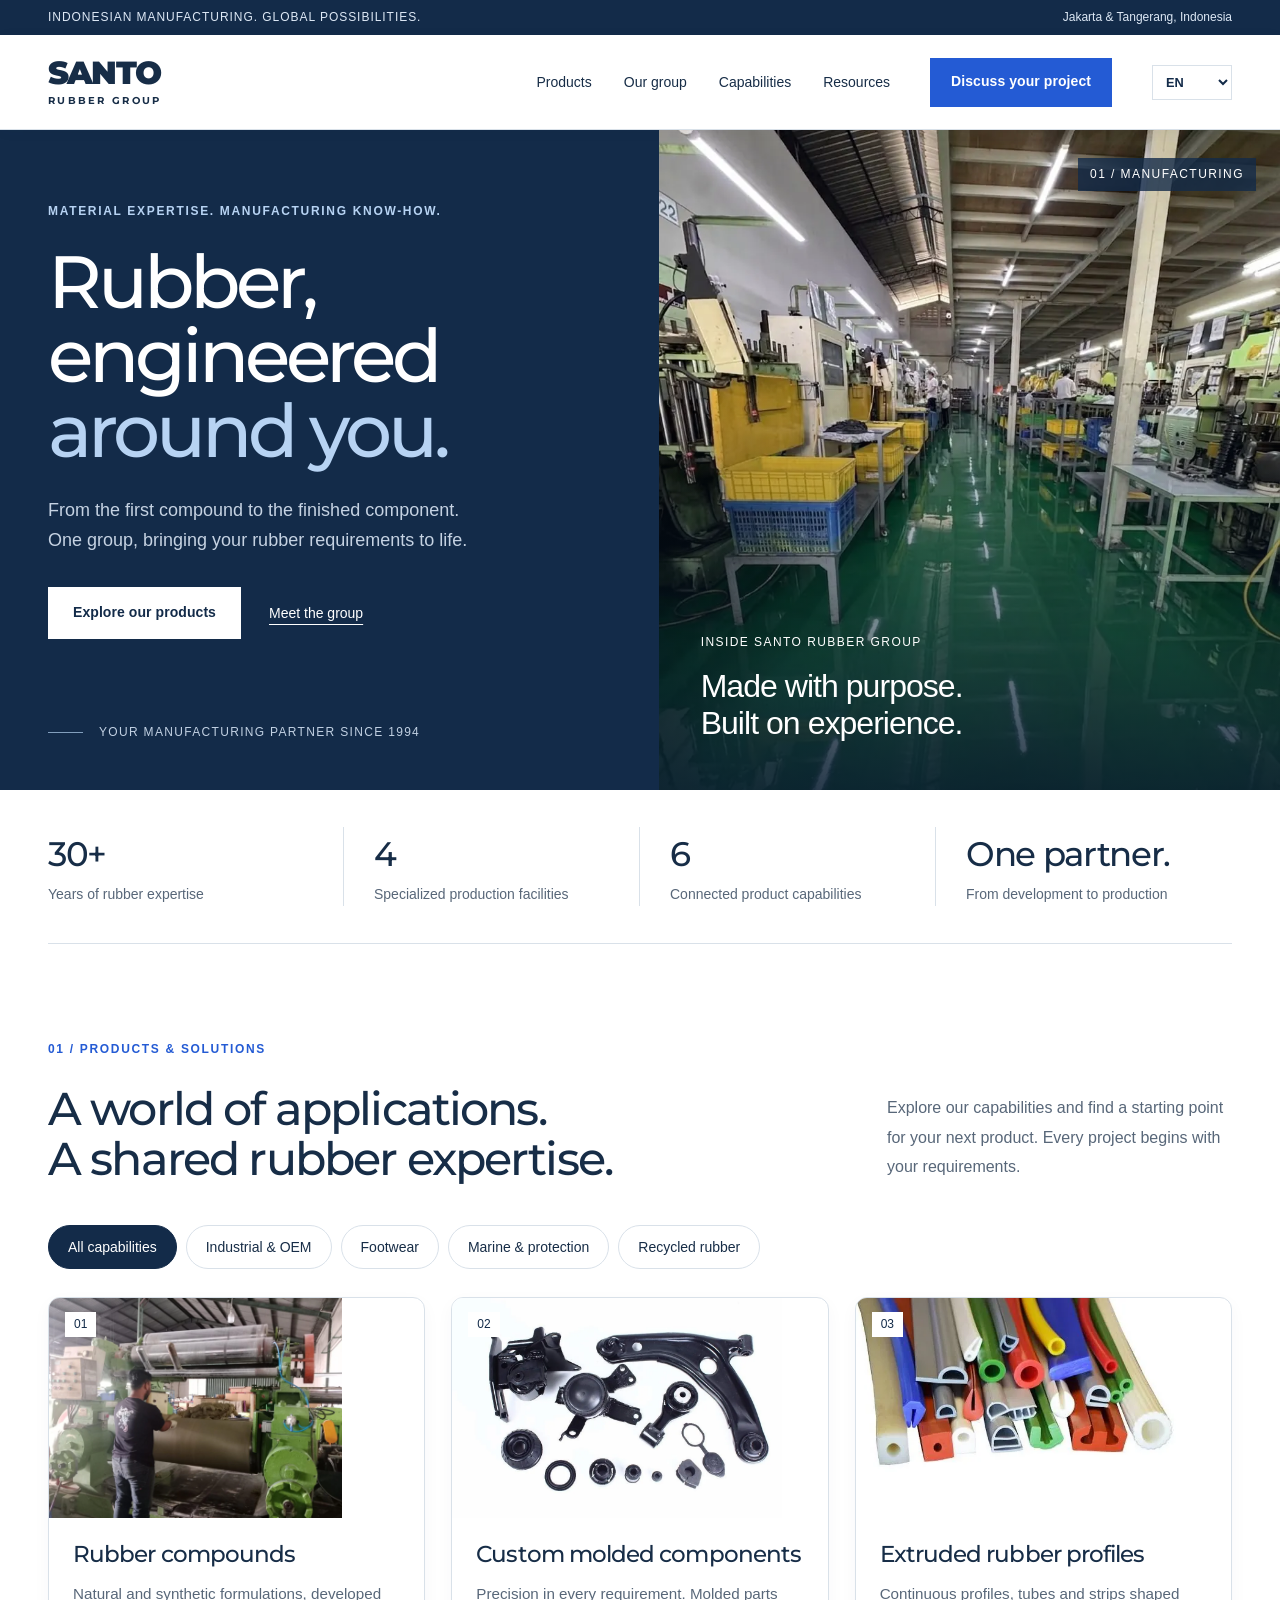
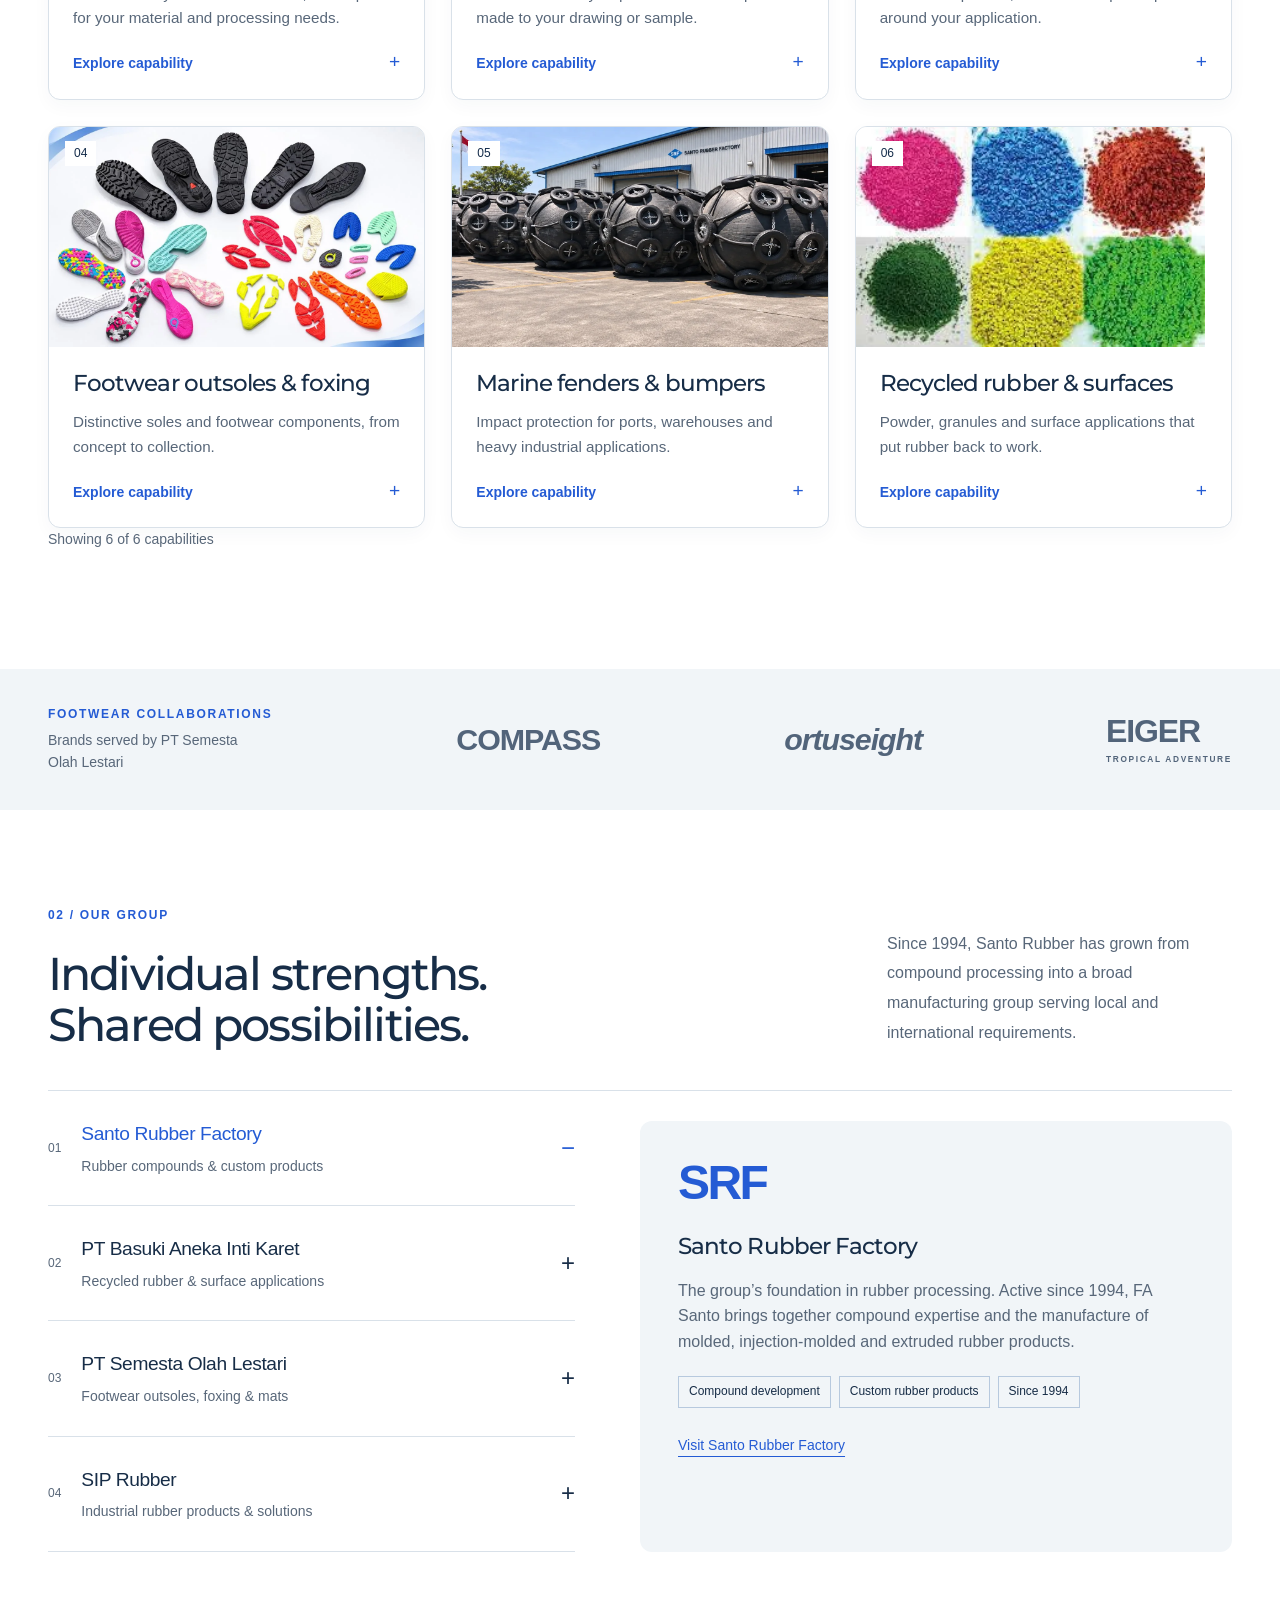
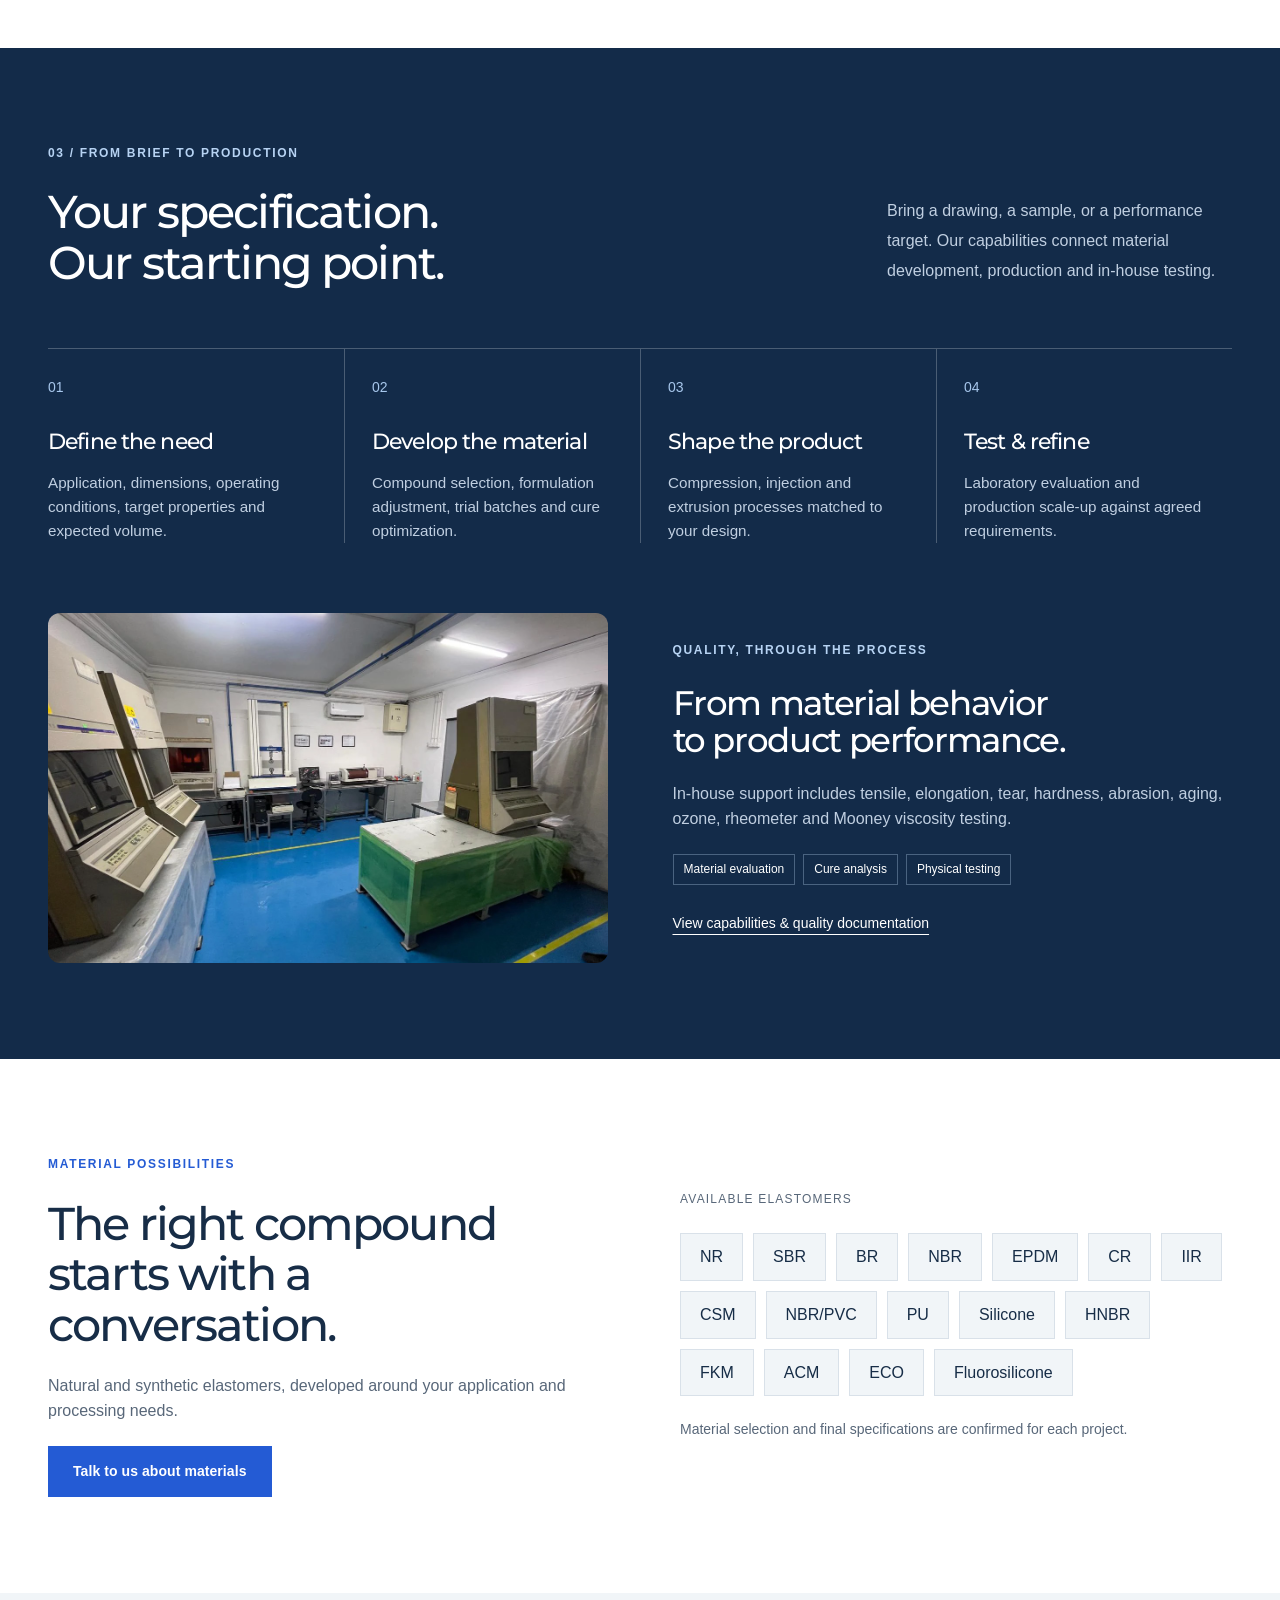
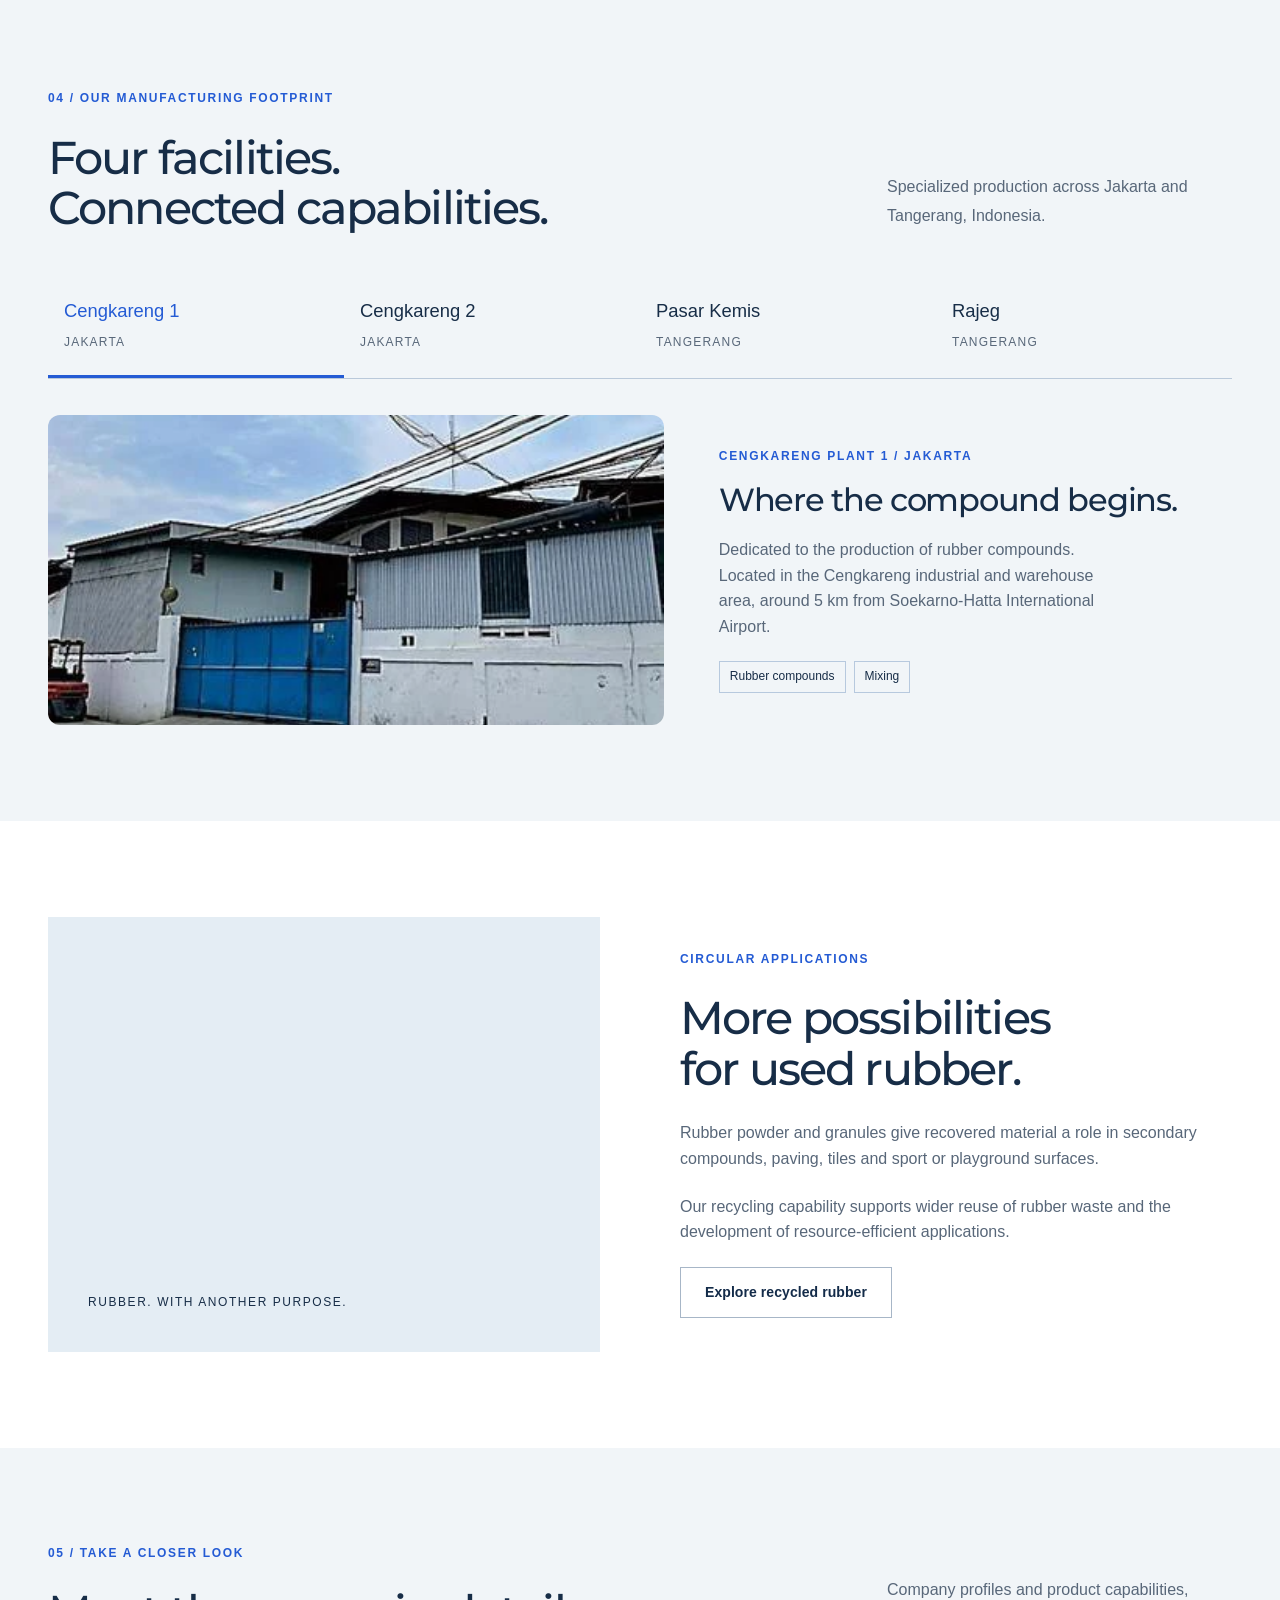
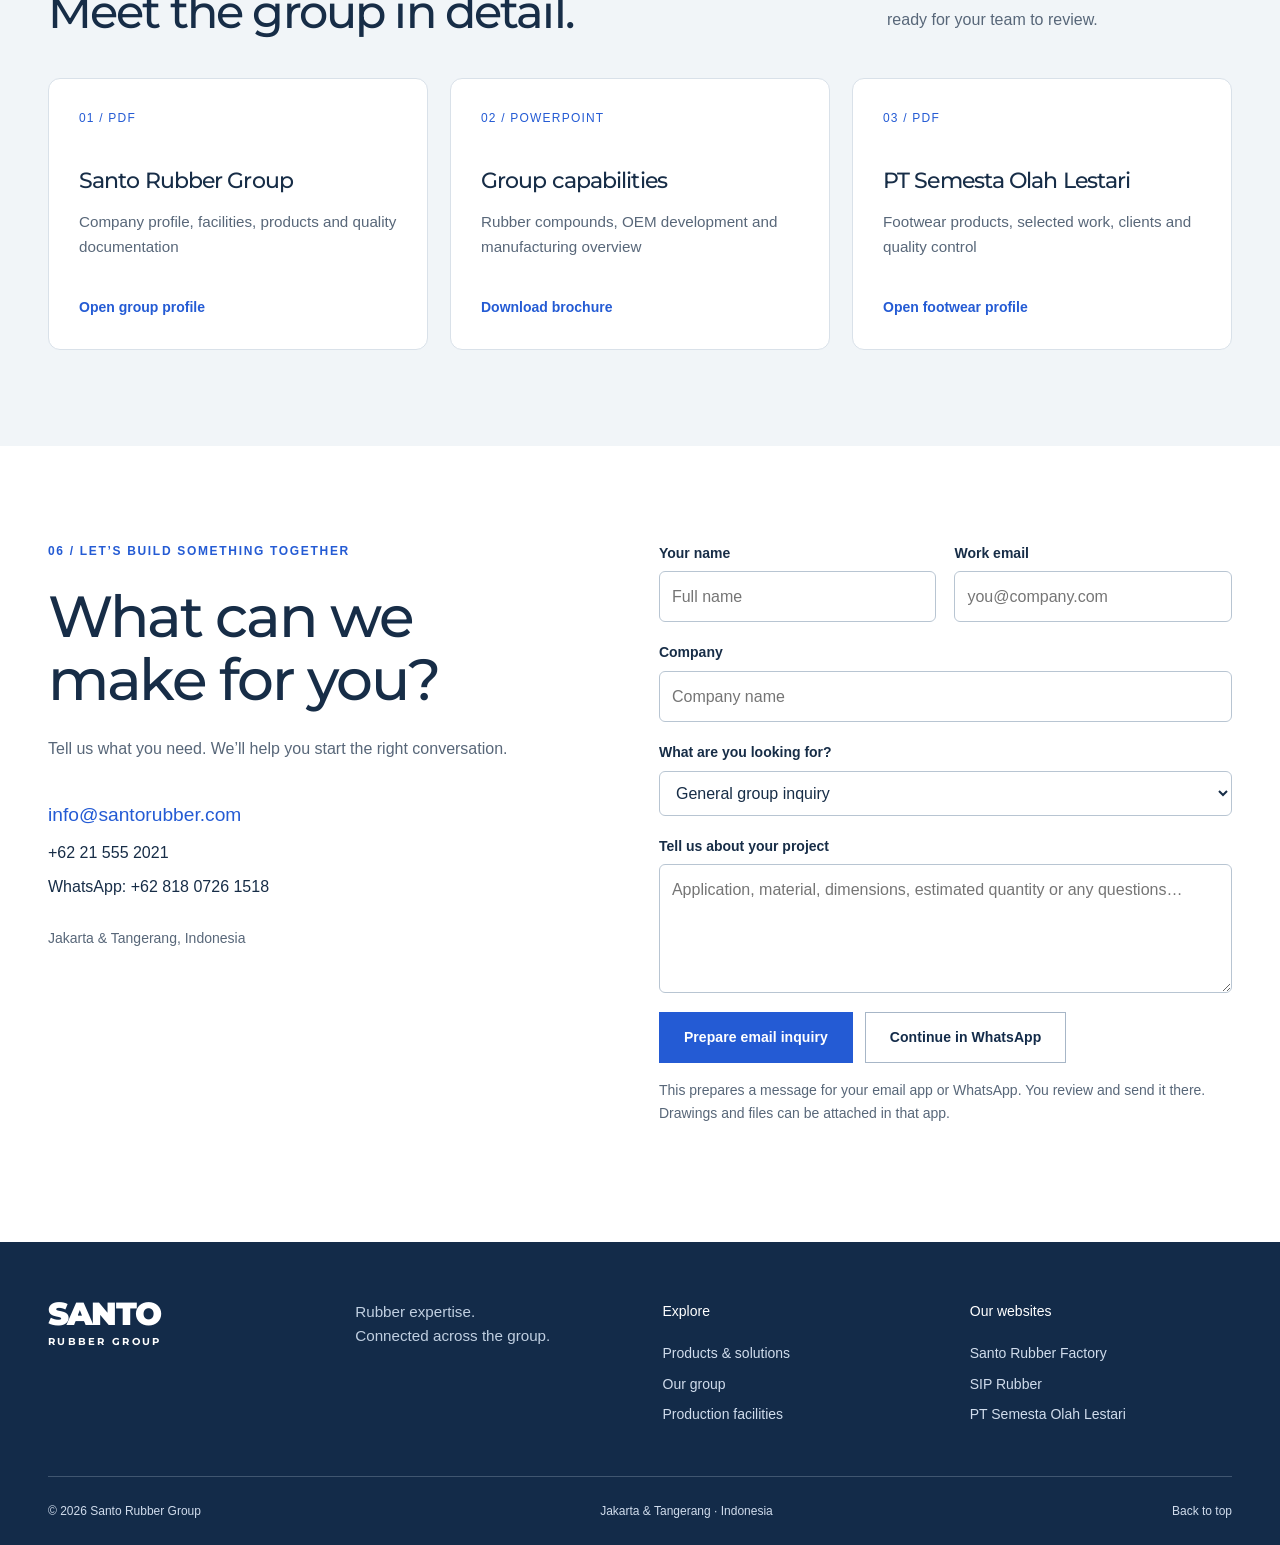
==== commit fda6ae80: "Update public contact email to info@santorubber.com" ====
--- a/index.html
+++ b/index.html
@@ -28,7 +28,7 @@
 <section class="facilities section" id="facilities"><div class="wrap"><div class="section-heading"><div><div class="eyebrow">04 / OUR MANUFACTURING FOOTPRINT</div><h2>Four facilities.<br>Connected capabilities.</h2></div><p>Specialized production across Jakarta and Tangerang, Indonesia.</p></div><div class="facility-tabs" role="tablist" aria-label="Production facilities"><button role="tab" id="facility-0" aria-selected="true" aria-controls="facility-panel" data-facility="0">Cengkareng 1<span>JAKARTA</span></button><button role="tab" id="facility-1" aria-selected="false" aria-controls="facility-panel" data-facility="1" tabindex="-1">Cengkareng 2<span>JAKARTA</span></button><button role="tab" id="facility-2" aria-selected="false" aria-controls="facility-panel" data-facility="2" tabindex="-1">Pasar Kemis<span>TANGERANG</span></button><button role="tab" id="facility-3" aria-selected="false" aria-controls="facility-panel" data-facility="3" tabindex="-1">Rajeg<span>TANGERANG</span></button></div><div class="facility-panel" id="facility-panel" role="tabpanel" aria-labelledby="facility-0" tabindex="0"></div></div></section>
 <section class="section wrap circular"><div class="circular-photo"><img src="/assets/tiles.webp" alt="Colored rubber tiles featured in Santo Rubber Group’s recycled rubber product range" loading="lazy"><span>RUBBER. WITH ANOTHER PURPOSE.</span></div><div><div class="eyebrow">CIRCULAR APPLICATIONS</div><h2>More possibilities<br>for used rubber.</h2><p>Rubber powder and granules give recovered material a role in secondary compounds, paving, tiles and sport or playground surfaces.</p><p>Our recycling capability supports wider reuse of rubber waste and the development of resource-efficient applications.</p><button class="button outline" data-open-product="recycled">Explore recycled rubber</button></div></section>
 <section class="resources section" id="resources"><div class="wrap"><div class="section-heading"><div><div class="eyebrow">05 / TAKE A CLOSER LOOK</div><h2>Meet the group in detail.</h2></div><p>Company profiles and product capabilities, ready for your team to review.</p></div><div class="resource-grid"><a href="/assets/santo-rubber-group-profile.pdf" target="_blank" rel="noopener"><span>01 / PDF</span><h3>Santo Rubber Group</h3><p>Company profile, facilities, products and quality documentation</p><b>Open group profile</b></a><a href="/assets/santo-rubber-group-brochure.pptx" download><span>02 / POWERPOINT</span><h3>Group capabilities</h3><p>Rubber compounds, OEM development and manufacturing overview</p><b>Download brochure</b></a><a href="/assets/pt-sol-profile.pdf" target="_blank" rel="noopener"><span>03 / PDF</span><h3>PT Semesta Olah Lestari</h3><p>Footwear products, selected work, clients and quality control</p><b>Open footwear profile</b></a></div></div></section>
-<section class="section wrap contact" id="contact"><div><div class="eyebrow">06 / LET’S BUILD SOMETHING TOGETHER</div><h2>What can we<br>make for you?</h2><p>Tell us what you need. We’ll help you start the right conversation.</p><div class="contact-details"><a href="mailto:sales@industrikaret.com">sales@industrikaret.com</a><a href="tel:+62215552021">+62 21 555 2021</a><a href="https://wa.me/6281807261518" target="_blank" rel="noopener">WhatsApp: +62 818 0726 1518</a><span>Jakarta & Tangerang, Indonesia</span></div></div><form id="inquiry-form"><div class="form-row"><label>Your name<input name="name" autocomplete="name" required placeholder="Full name" maxlength="100"></label><label>Work email<input name="email" type="email" autocomplete="email" required placeholder="you@company.com" maxlength="150"></label></div><label>Company<input name="company" autocomplete="organization" placeholder="Company name" maxlength="150"></label><label>What are you looking for?<select id="inquiry-interest" name="interest"><option value="General group inquiry">General group inquiry</option><option value="Rubber compounds">Rubber compounds</option><option value="Custom molded components">Custom molded components</option><option value="Extruded rubber profiles">Extruded rubber profiles</option><option value="Footwear outsoles & foxing">Footwear outsoles & foxing</option><option value="Marine fenders & bumpers">Marine fenders & bumpers</option><option value="Recycled rubber & surfaces">Recycled rubber & surfaces</option><option value="SIP Rubber products">SIP Rubber products</option></select></label><label>Tell us about your project<textarea name="message" rows="4" required placeholder="Application, material, dimensions, estimated quantity or any questions…" maxlength="2500"></textarea></label><div class="form-actions"><button class="button" type="submit" name="channel" value="email">Prepare email inquiry</button><button class="button outline" type="submit" name="channel" value="whatsapp">Continue in WhatsApp</button></div><p class="small">This prepares a message for your email app or WhatsApp. You review and send it there. Drawings and files can be attached in that app.</p><p class="form-status" id="inquiry-status" role="status"></p><div id="email-fallback" hidden><p class="small">If your email app did not open, copy your inquiry and send it to the address shown in the draft status.</p><button type="button" class="text-link dark" id="copy-inquiry">Copy inquiry text</button><textarea id="prepared-inquiry" readonly aria-label="Prepared inquiry text" hidden></textarea></div></form></section>
+<section class="section wrap contact" id="contact"><div><div class="eyebrow">06 / LET’S BUILD SOMETHING TOGETHER</div><h2>What can we<br>make for you?</h2><p>Tell us what you need. We’ll help you start the right conversation.</p><div class="contact-details"><a href="mailto:info@santorubber.com">info@santorubber.com</a><a href="tel:+62215552021">+62 21 555 2021</a><a href="https://wa.me/6281807261518" target="_blank" rel="noopener">WhatsApp: +62 818 0726 1518</a><span>Jakarta & Tangerang, Indonesia</span></div></div><form id="inquiry-form"><div class="form-row"><label>Your name<input name="name" autocomplete="name" required placeholder="Full name" maxlength="100"></label><label>Work email<input name="email" type="email" autocomplete="email" required placeholder="you@company.com" maxlength="150"></label></div><label>Company<input name="company" autocomplete="organization" placeholder="Company name" maxlength="150"></label><label>What are you looking for?<select id="inquiry-interest" name="interest"><option value="General group inquiry">General group inquiry</option><option value="Rubber compounds">Rubber compounds</option><option value="Custom molded components">Custom molded components</option><option value="Extruded rubber profiles">Extruded rubber profiles</option><option value="Footwear outsoles & foxing">Footwear outsoles & foxing</option><option value="Marine fenders & bumpers">Marine fenders & bumpers</option><option value="Recycled rubber & surfaces">Recycled rubber & surfaces</option><option value="SIP Rubber products">SIP Rubber products</option></select></label><label>Tell us about your project<textarea name="message" rows="4" required placeholder="Application, material, dimensions, estimated quantity or any questions…" maxlength="2500"></textarea></label><div class="form-actions"><button class="button" type="submit" name="channel" value="email">Prepare email inquiry</button><button class="button outline" type="submit" name="channel" value="whatsapp">Continue in WhatsApp</button></div><p class="small">This prepares a message for your email app or WhatsApp. You review and send it there. Drawings and files can be attached in that app.</p><p class="form-status" id="inquiry-status" role="status"></p><div id="email-fallback" hidden><p class="small">If your email app did not open, copy your inquiry and send it to the address shown in the draft status.</p><button type="button" class="text-link dark" id="copy-inquiry">Copy inquiry text</button><textarea id="prepared-inquiry" readonly aria-label="Prepared inquiry text" hidden></textarea></div></form></section>
 </main>
 <footer><div class="wrap footer-main"><a class="wordmark" href="#">SANTO<span>RUBBER GROUP</span></a><p>Rubber expertise.<br>Connected across the group.</p><div><b>Explore</b><a href="#products">Products & solutions</a><a href="#group">Our group</a><a href="#facilities">Production facilities</a></div><div><b>Our websites</b><a href="https://www.industrikaret.com/" target="_blank" rel="noopener">Santo Rubber Factory</a><a href="https://www.siprubber.com/" target="_blank" rel="noopener">SIP Rubber</a><a href="https://bit.ly/PT-SOL" target="_blank" rel="noopener">PT Semesta Olah Lestari</a></div></div><div class="wrap footer-bottom"><span>© <span id="year">2026</span> Santo Rubber Group</span><span>Jakarta & Tangerang · Indonesia</span><a href="#">Back to top</a></div></footer>
 <dialog id="product-dialog" aria-labelledby="dialog-title"><button class="dialog-close" aria-label="Close product details">×</button><div id="dialog-content"></div></dialog>
--- a/styles.css
+++ b/styles.css
@@ -82,3 +82,13 @@
  .language-switcher select{max-width:60px}
  .hero-copy{padding-left:18px;padding-right:18px}
 }
+
+/* Management photography — consistent cropping and approachable corporate presentation */
+.hero-visual>img{object-position:center 42%}
+.product-image{background:#f0f3f6}
+.product-image img{object-position:center;object-fit:cover}
+.product-gallery{display:grid;grid-template-columns:repeat(3,minmax(0,1fr));gap:8px;padding:10px 10px 0;background:#fff}
+.product-gallery img{width:100%;height:100px;object-fit:cover;border-radius:5px;border:1px solid var(--line)}
+.product-gallery + .dialog-body{padding-top:26px}
+@media(max-width:800px){.hero-visual>img{object-position:center 40%}.product-gallery img{height:90px}}
+@media(max-width:540px){.product-gallery{gap:5px;padding:6px 6px 0}.product-gallery img{height:68px}}
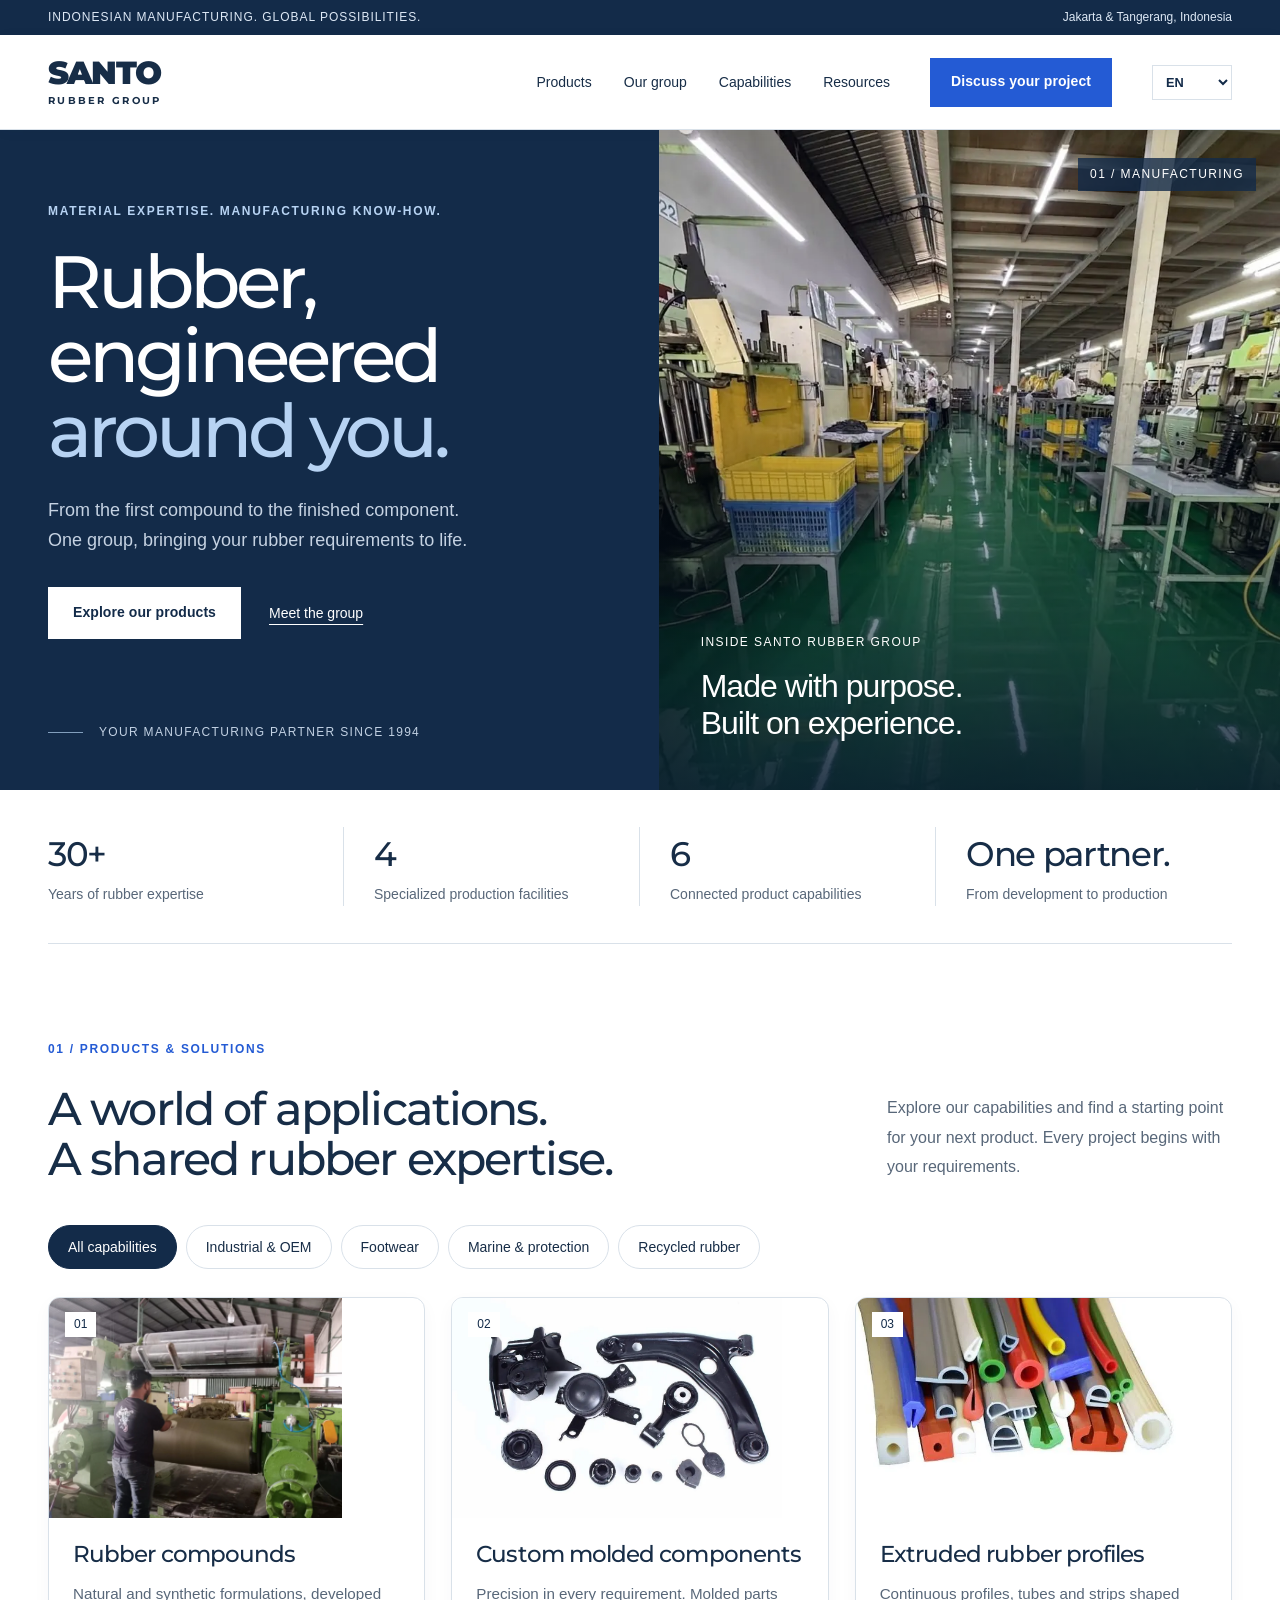
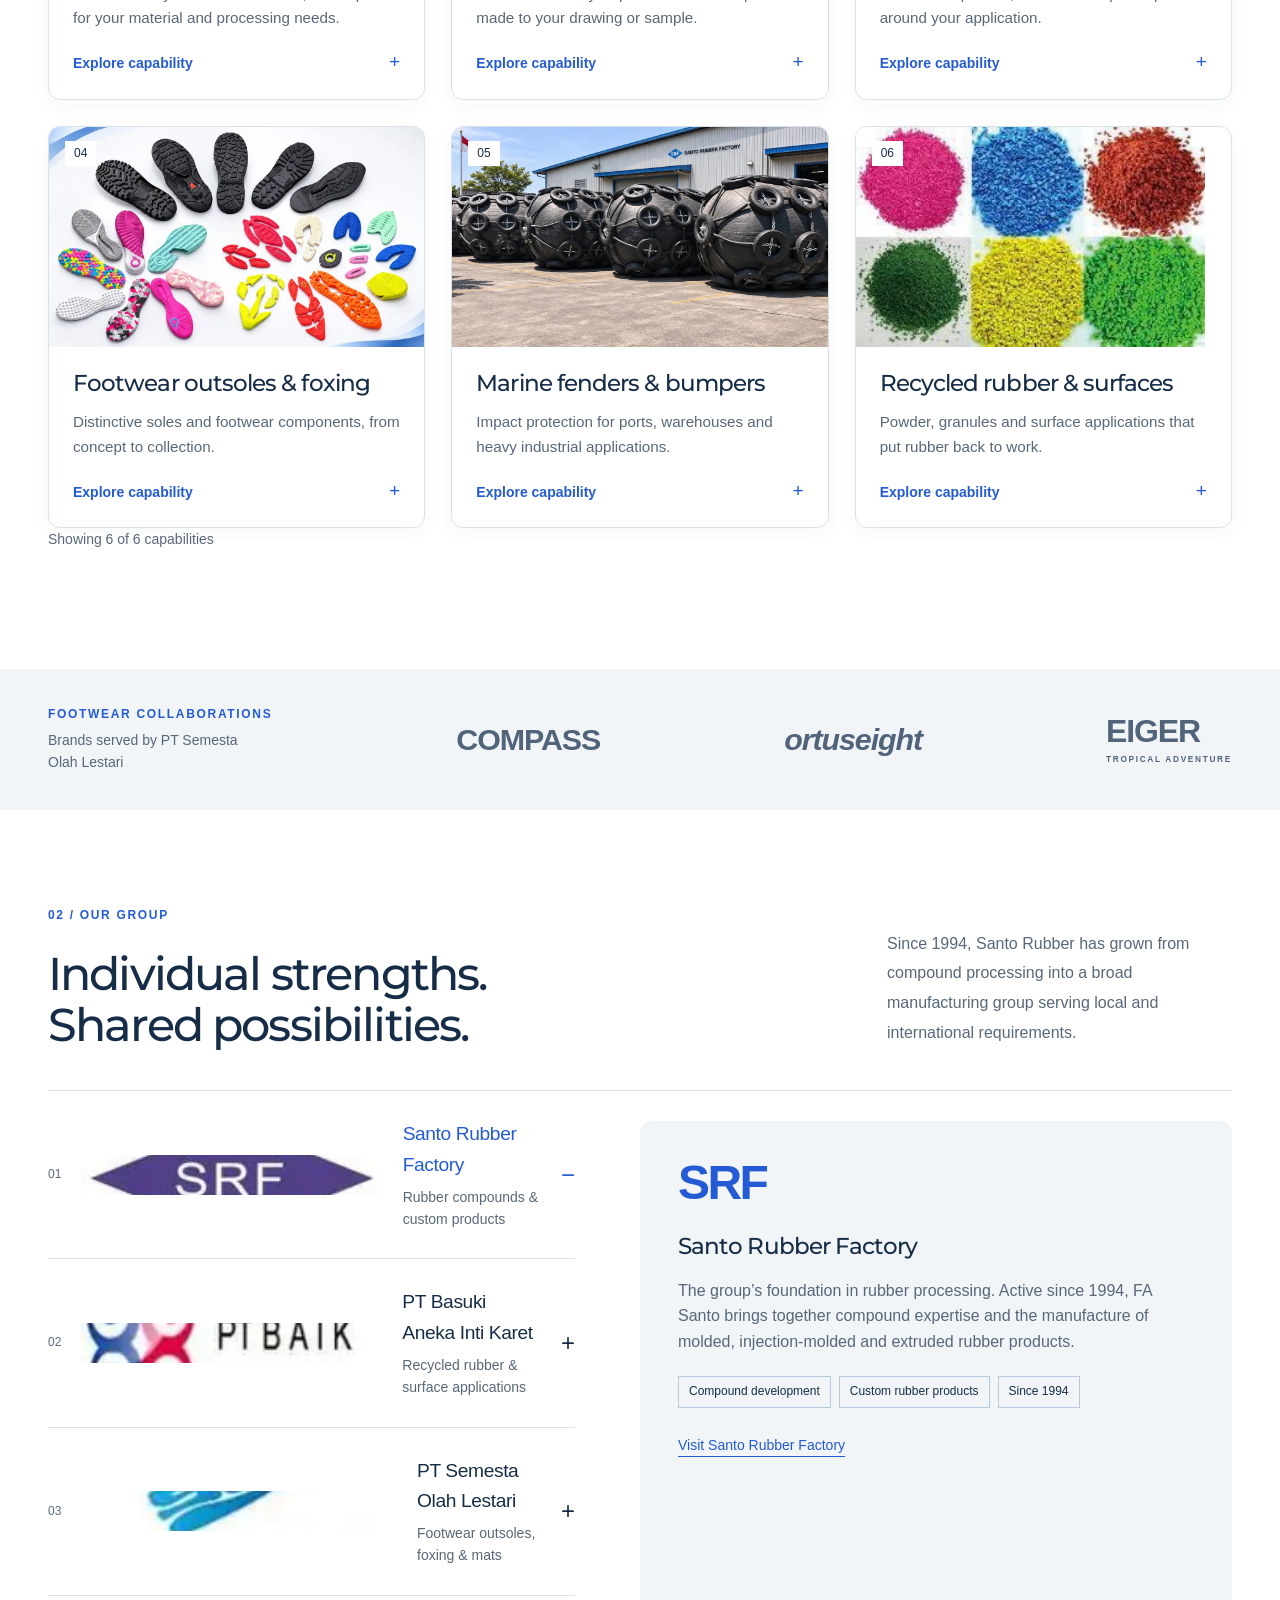
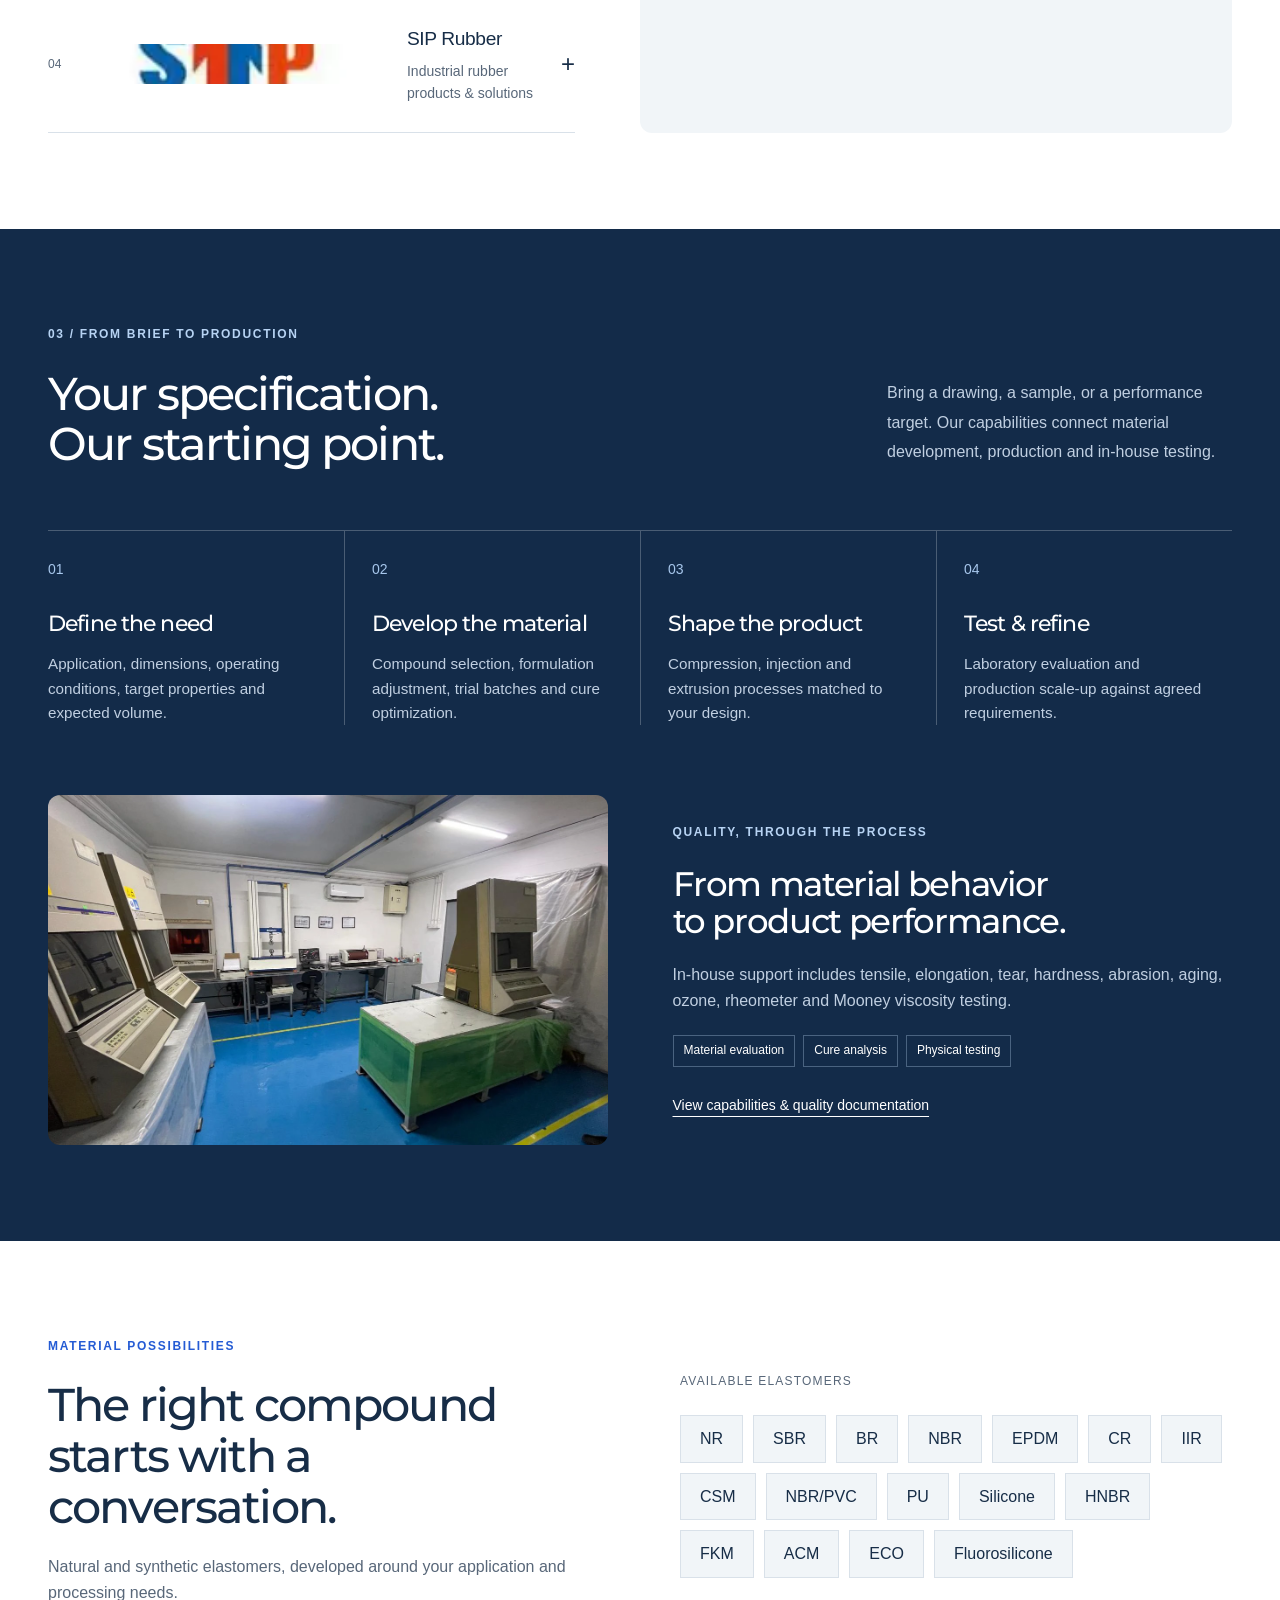
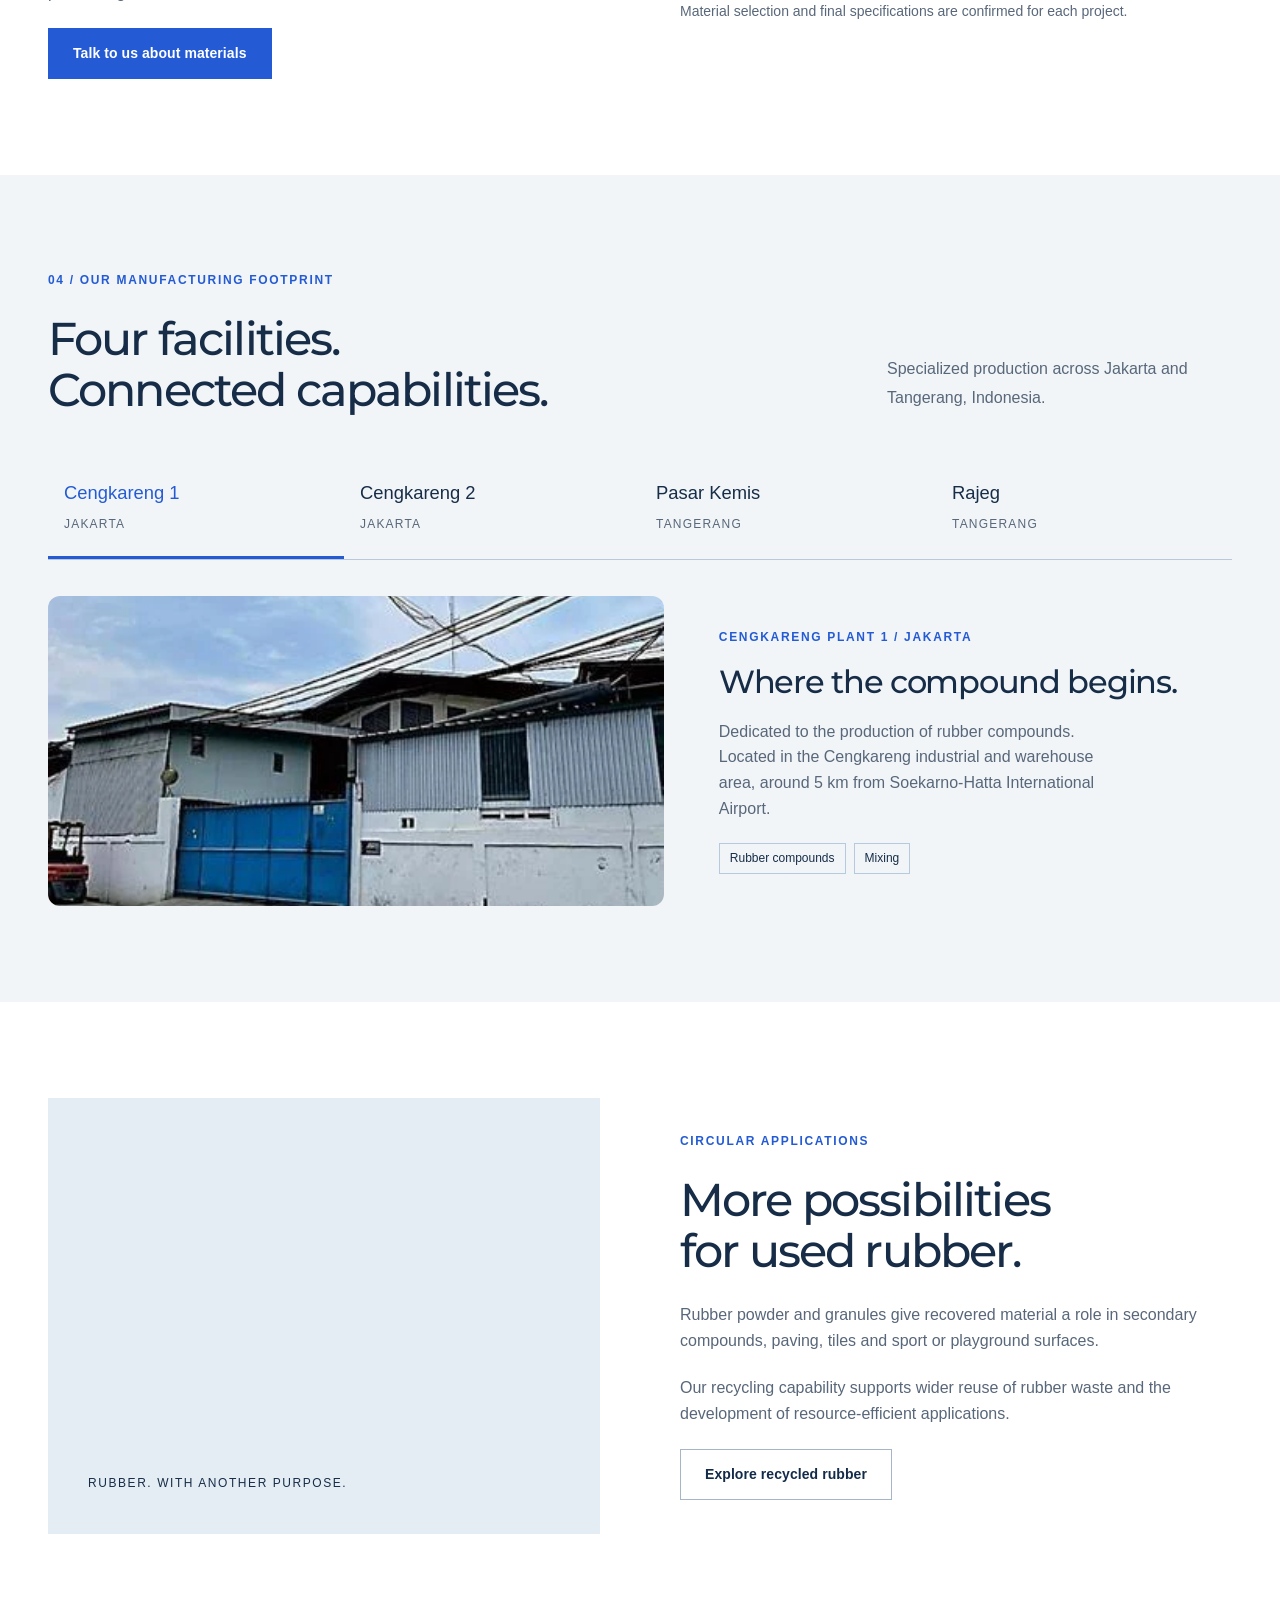
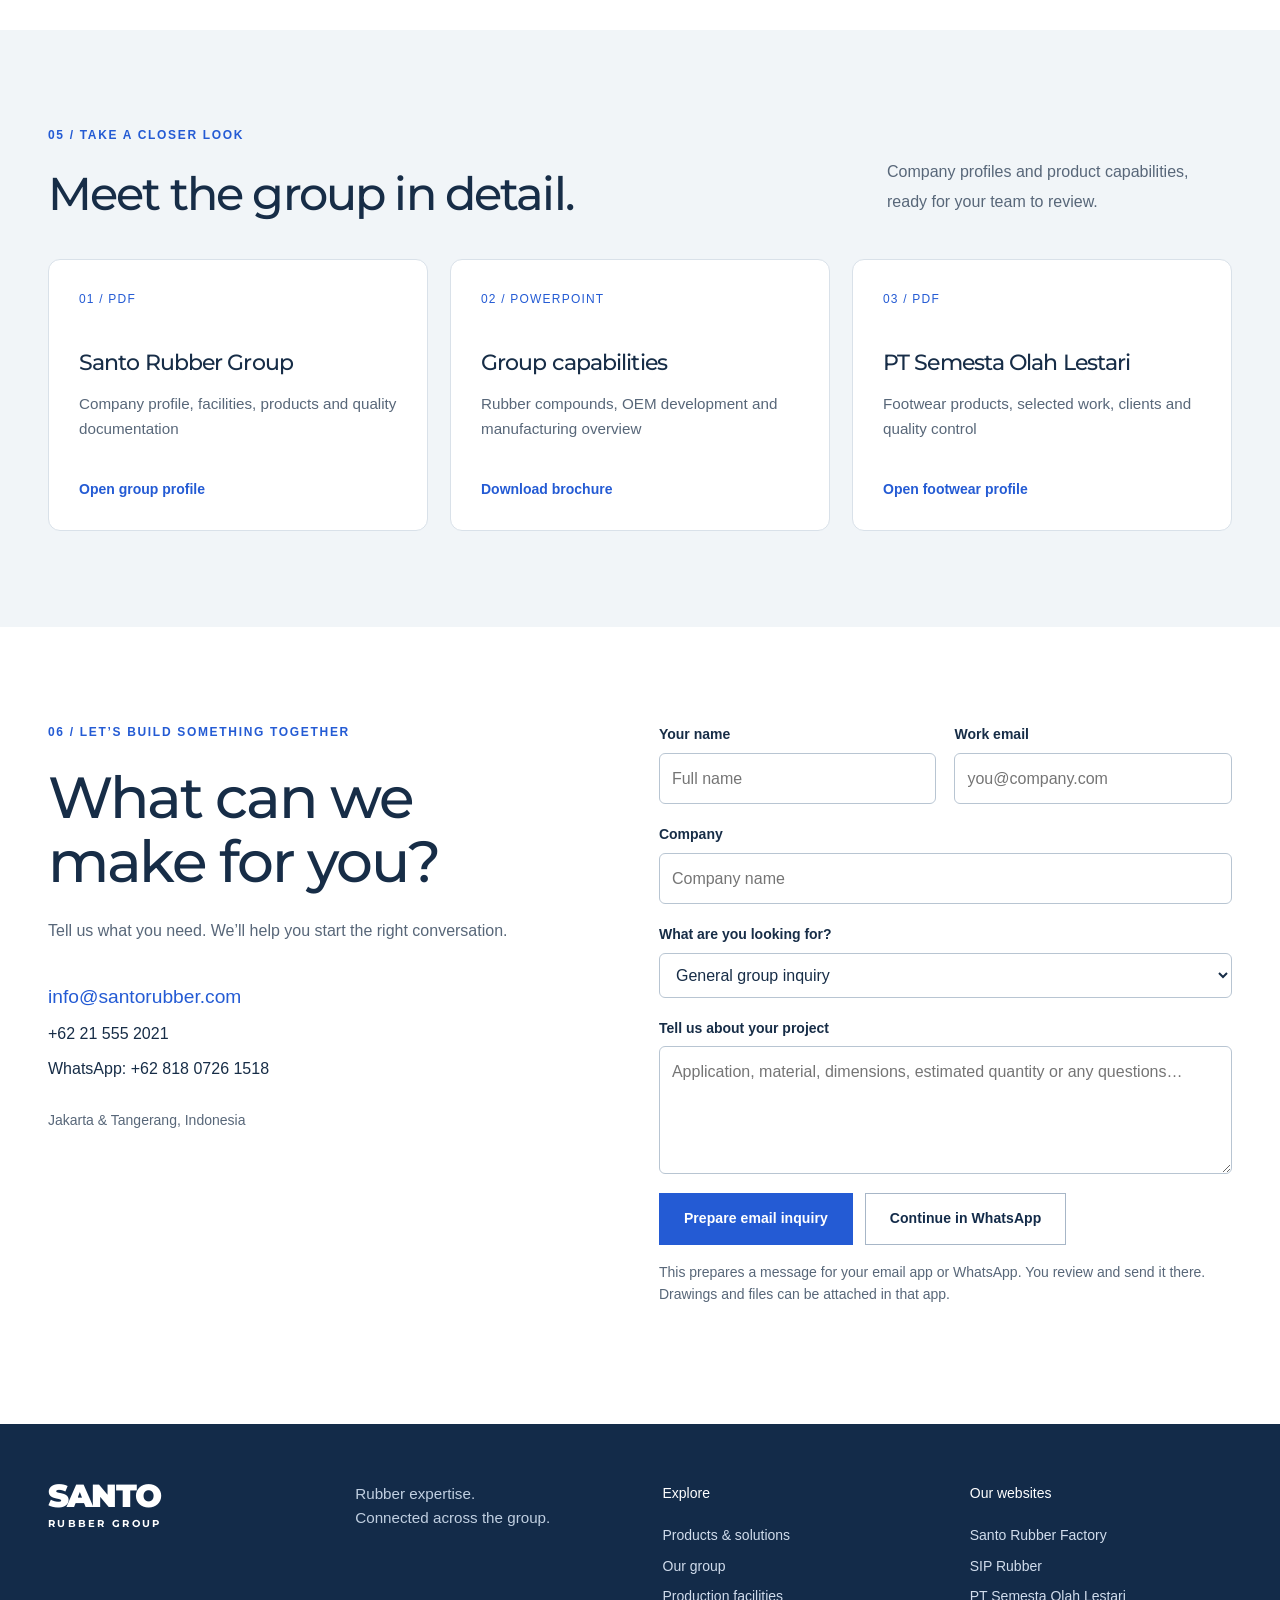
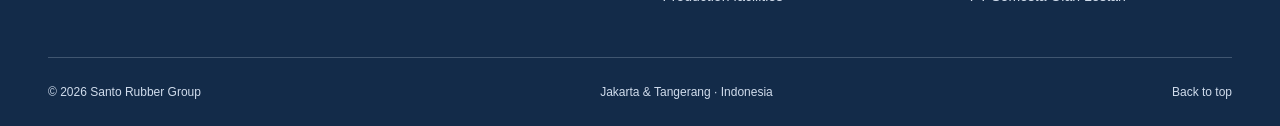
==== commit 278776e9: "Show original group-company logos in index.html company navigation" ====
--- a/index.html
+++ b/index.html
@@ -22,7 +22,7 @@
 <div class="facts wrap"><div><b>30+</b><span>Years of rubber expertise</span></div><div><b>4</b><span>Specialized production facilities</span></div><div><b>6</b><span>Connected product capabilities</span></div><div><b>One partner.</b><span>From development to production</span></div></div>
 <section class="section wrap" id="products"><div class="section-heading"><div><div class="eyebrow">01 / PRODUCTS & SOLUTIONS</div><h2>A world of applications.<br>A shared rubber expertise.</h2></div><p>Explore our capabilities and find a starting point for your next product. Every project begins with your requirements.</p></div><div class="filters" role="group" aria-label="Filter products"><button class="active" data-filter="all" aria-pressed="true">All capabilities</button><button data-filter="industrial" aria-pressed="false">Industrial & OEM</button><button data-filter="footwear" aria-pressed="false">Footwear</button><button data-filter="marine" aria-pressed="false">Marine & protection</button><button data-filter="recycled" aria-pressed="false">Recycled rubber</button></div><div class="products-grid" id="product-grid"></div><p id="product-count" class="small" aria-live="polite"></p></section>
 <section class="clients"><div class="wrap client-row"><div><div class="eyebrow">FOOTWEAR COLLABORATIONS</div><p>Brands served by PT Semesta Olah Lestari</p></div><div class="brand-name compass">COMPASS</div><div class="brand-name ortus">ortuseight</div><div class="brand-name eiger">EIGER<span>TROPICAL ADVENTURE</span></div></div></section>
-<section class="section wrap" id="group"><div class="section-heading"><div><div class="eyebrow">02 / OUR GROUP</div><h2>Individual strengths.<br>Shared possibilities.</h2></div><p>Since 1994, Santo Rubber has grown from compound processing into a broad manufacturing group serving local and international requirements.</p></div><div class="company-layout"><div class="company-list" role="tablist" aria-label="Group companies" aria-orientation="vertical"><button role="tab" id="company-srf" aria-selected="true" aria-controls="company-panel" data-company="srf"><span>01</span><div>Santo Rubber Factory<small>Rubber compounds & custom products</small></div><b>+</b></button><button role="tab" id="company-baik" aria-selected="false" aria-controls="company-panel" data-company="baik" tabindex="-1"><span>02</span><div>PT Basuki Aneka Inti Karet<small>Recycled rubber & surface applications</small></div><b>+</b></button><button role="tab" id="company-sol" aria-selected="false" aria-controls="company-panel" data-company="sol" tabindex="-1"><span>03</span><div>PT Semesta Olah Lestari<small>Footwear outsoles, foxing & mats</small></div><b>+</b></button><button role="tab" id="company-sip" aria-selected="false" aria-controls="company-panel" data-company="sip" tabindex="-1"><span>04</span><div>SIP Rubber<small>Industrial rubber products & solutions</small></div><b>+</b></button></div><div id="company-panel" class="company-panel" role="tabpanel" aria-labelledby="company-srf" tabindex="0"></div></div></section>
+<section class="section wrap" id="group"><div class="section-heading"><div><div class="eyebrow">02 / OUR GROUP</div><h2>Individual strengths.<br>Shared possibilities.</h2></div><p>Since 1994, Santo Rubber has grown from compound processing into a broad manufacturing group serving local and international requirements.</p></div><div class="company-layout"><div class="company-list" role="tablist" aria-label="Group companies" aria-orientation="vertical"><button role="tab" id="company-srf" aria-selected="true" aria-controls="company-panel" data-company="srf"><span>01</span><img class="company-tab-logo" src="/assets/logos/srf.webp" alt="" width="74" height="40" loading="lazy"><div>Santo Rubber Factory<small>Rubber compounds & custom products</small></div><b>+</b></button><button role="tab" id="company-baik" aria-selected="false" aria-controls="company-panel" data-company="baik" tabindex="-1"><span>02</span><img class="company-tab-logo" src="/assets/logos/baik.webp" alt="" width="74" height="40" loading="lazy"><div>PT Basuki Aneka Inti Karet<small>Recycled rubber & surface applications</small></div><b>+</b></button><button role="tab" id="company-sol" aria-selected="false" aria-controls="company-panel" data-company="sol" tabindex="-1"><span>03</span><img class="company-tab-logo" src="/assets/logos/sol.webp" alt="" width="74" height="40" loading="lazy"><div>PT Semesta Olah Lestari<small>Footwear outsoles, foxing & mats</small></div><b>+</b></button><button role="tab" id="company-sip" aria-selected="false" aria-controls="company-panel" data-company="sip" tabindex="-1"><span>04</span><img class="company-tab-logo" src="/assets/logos/sip.webp" alt="" width="74" height="40" loading="lazy"><div>SIP Rubber<small>Industrial rubber products & solutions</small></div><b>+</b></button></div><div id="company-panel" class="company-panel" role="tabpanel" aria-labelledby="company-srf" tabindex="0"></div></div></section>
 <section class="capabilities section" id="capabilities"><div class="wrap"><div class="section-heading"><div><div class="eyebrow light">03 / FROM BRIEF TO PRODUCTION</div><h2>Your specification.<br>Our starting point.</h2></div><p>Bring a drawing, a sample, or a performance target. Our capabilities connect material development, production and in-house testing.</p></div><div class="process"><article><span>01</span><h3>Define the need</h3><p>Application, dimensions, operating conditions, target properties and expected volume.</p></article><article><span>02</span><h3>Develop the material</h3><p>Compound selection, formulation adjustment, trial batches and cure optimization.</p></article><article><span>03</span><h3>Shape the product</h3><p>Compression, injection and extrusion processes matched to your design.</p></article><article><span>04</span><h3>Test & refine</h3><p>Laboratory evaluation and production scale-up against agreed requirements.</p></article></div><div class="quality-grid"><img src="/assets/lab.webp" alt="Santo Rubber Group in-house rubber testing laboratory" loading="lazy"><div><div class="eyebrow light">QUALITY, THROUGH THE PROCESS</div><h3>From material behavior<br>to product performance.</h3><p>In-house support includes tensile, elongation, tear, hardness, abrasion, aging, ozone, rheometer and Mooney viscosity testing.</p><div class="pill-row"><span>Material evaluation</span><span>Cure analysis</span><span>Physical testing</span></div><a class="text-link" href="/assets/santo-rubber-group-profile.pdf" target="_blank" rel="noopener">View capabilities & quality documentation</a></div></div></div></section>
 <section class="section wrap" id="materials"><div class="material-layout"><div><div class="eyebrow">MATERIAL POSSIBILITIES</div><h2>The right compound<br>starts with a conversation.</h2><p>Natural and synthetic elastomers, developed around your application and processing needs.</p><a class="button" href="#contact">Talk to us about materials</a></div><div class="materials"><div class="material-label">AVAILABLE ELASTOMERS</div><div class="material-tags"><span>NR</span><span>SBR</span><span>BR</span><span>NBR</span><span>EPDM</span><span>CR</span><span>IIR</span><span>CSM</span><span>NBR/PVC</span><span>PU</span><span>Silicone</span><span>HNBR</span><span>FKM</span><span>ACM</span><span>ECO</span><span>Fluorosilicone</span></div><p class="small">Material selection and final specifications are confirmed for each project.</p></div></div></section>
 <section class="facilities section" id="facilities"><div class="wrap"><div class="section-heading"><div><div class="eyebrow">04 / OUR MANUFACTURING FOOTPRINT</div><h2>Four facilities.<br>Connected capabilities.</h2></div><p>Specialized production across Jakarta and Tangerang, Indonesia.</p></div><div class="facility-tabs" role="tablist" aria-label="Production facilities"><button role="tab" id="facility-0" aria-selected="true" aria-controls="facility-panel" data-facility="0">Cengkareng 1<span>JAKARTA</span></button><button role="tab" id="facility-1" aria-selected="false" aria-controls="facility-panel" data-facility="1" tabindex="-1">Cengkareng 2<span>JAKARTA</span></button><button role="tab" id="facility-2" aria-selected="false" aria-controls="facility-panel" data-facility="2" tabindex="-1">Pasar Kemis<span>TANGERANG</span></button><button role="tab" id="facility-3" aria-selected="false" aria-controls="facility-panel" data-facility="3" tabindex="-1">Rajeg<span>TANGERANG</span></button></div><div class="facility-panel" id="facility-panel" role="tabpanel" aria-labelledby="facility-0" tabindex="0"></div></div></section>
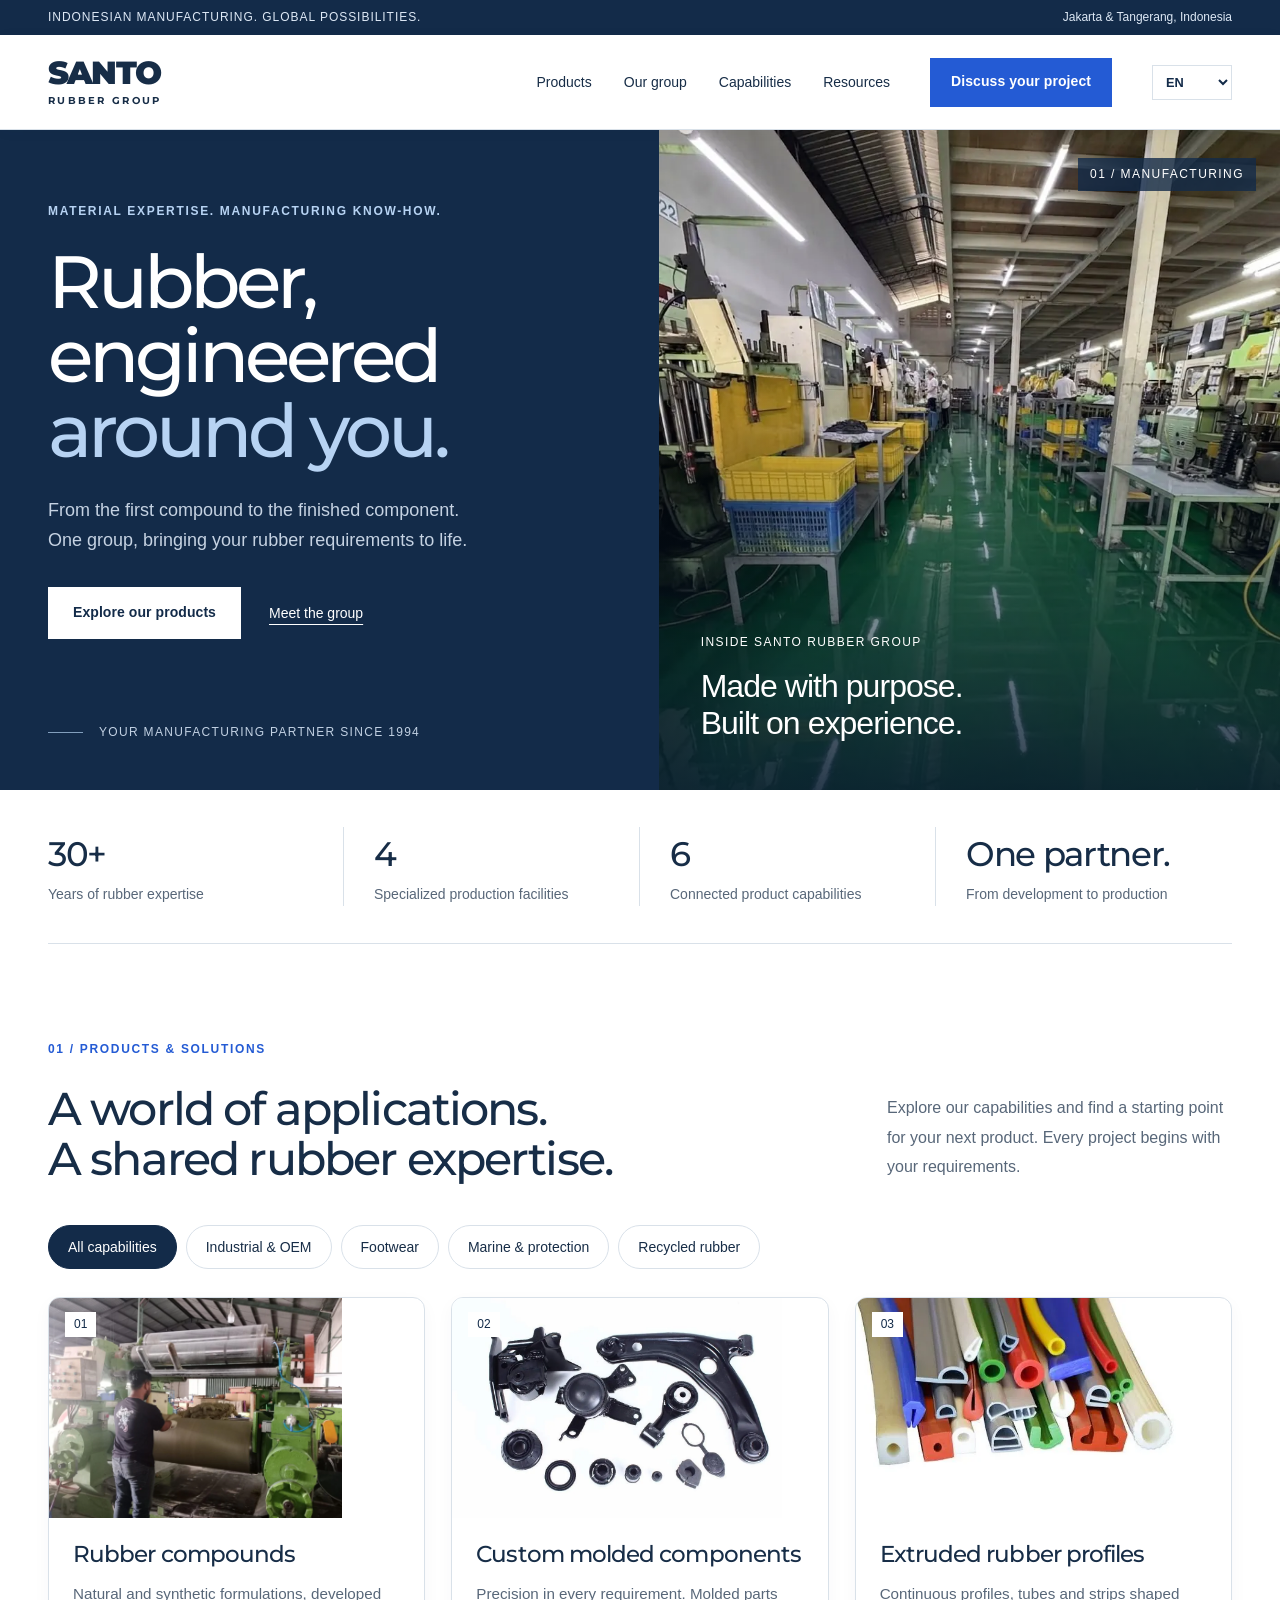
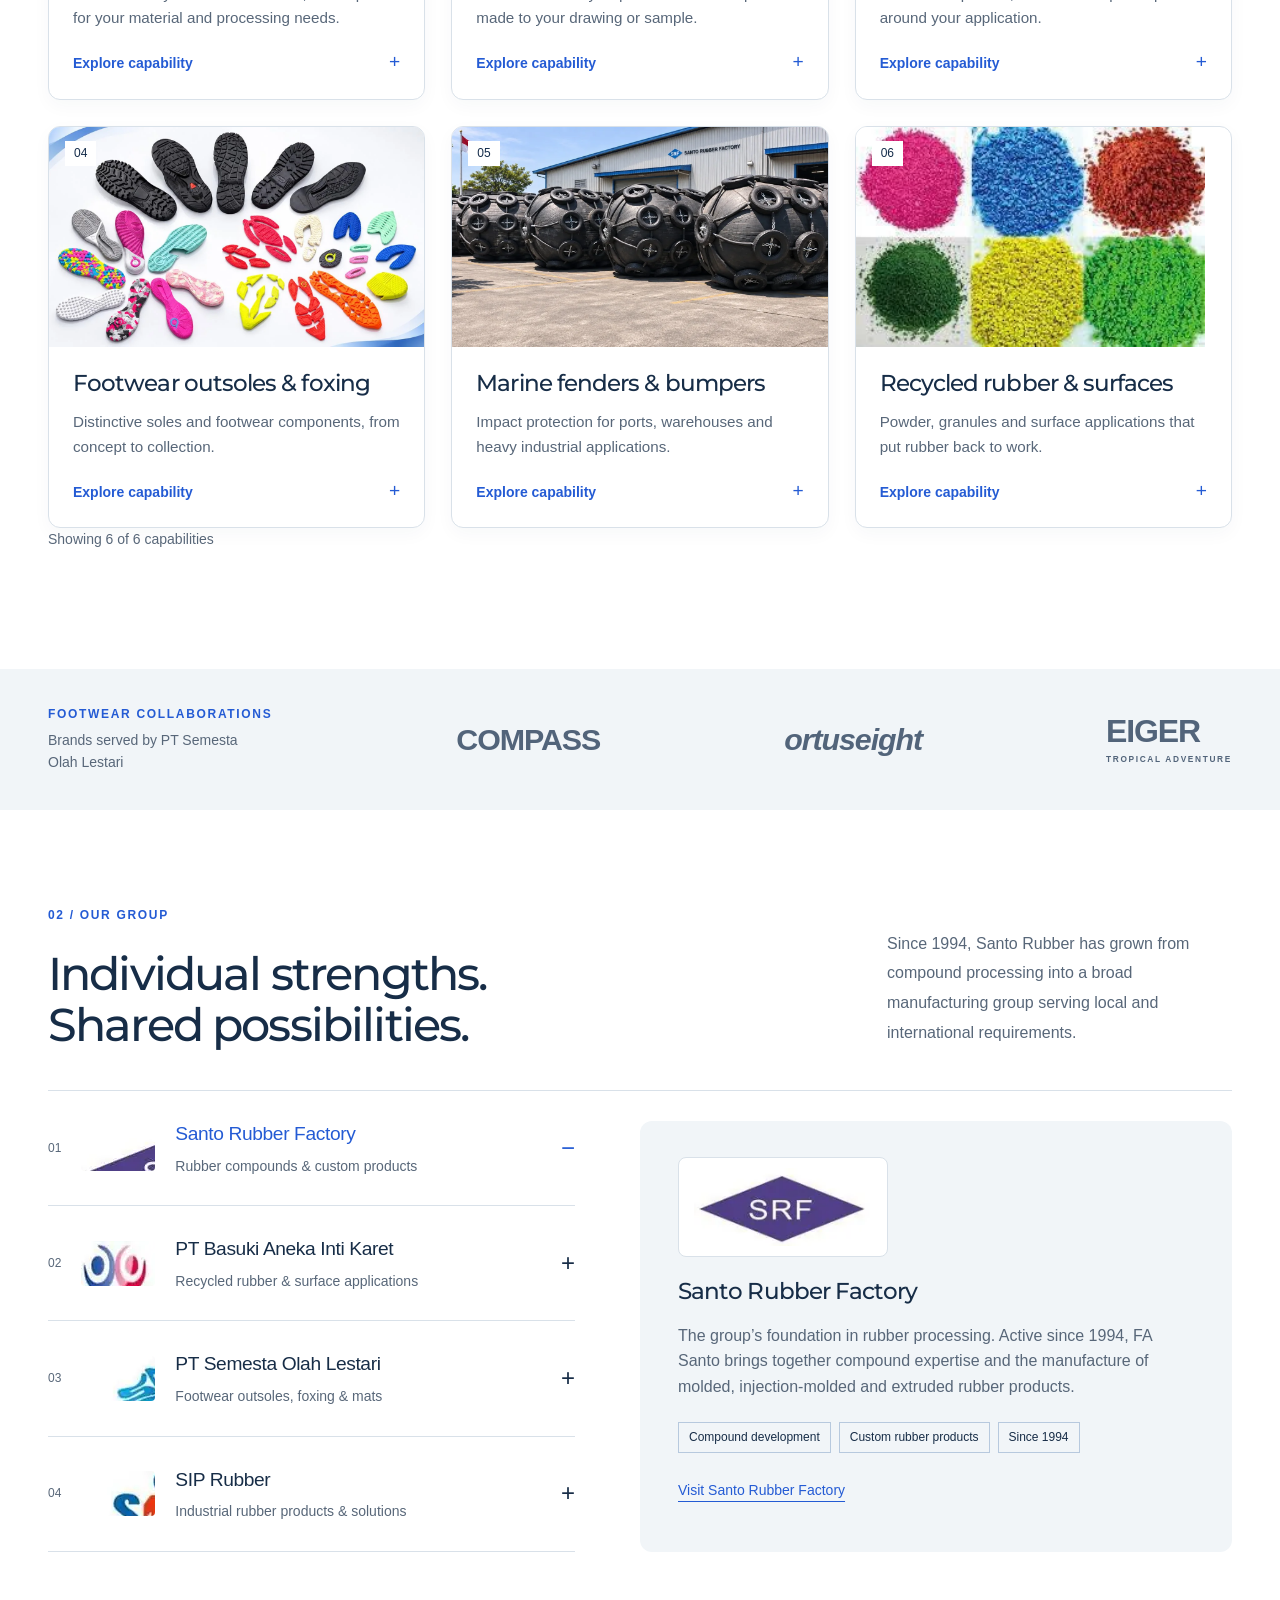
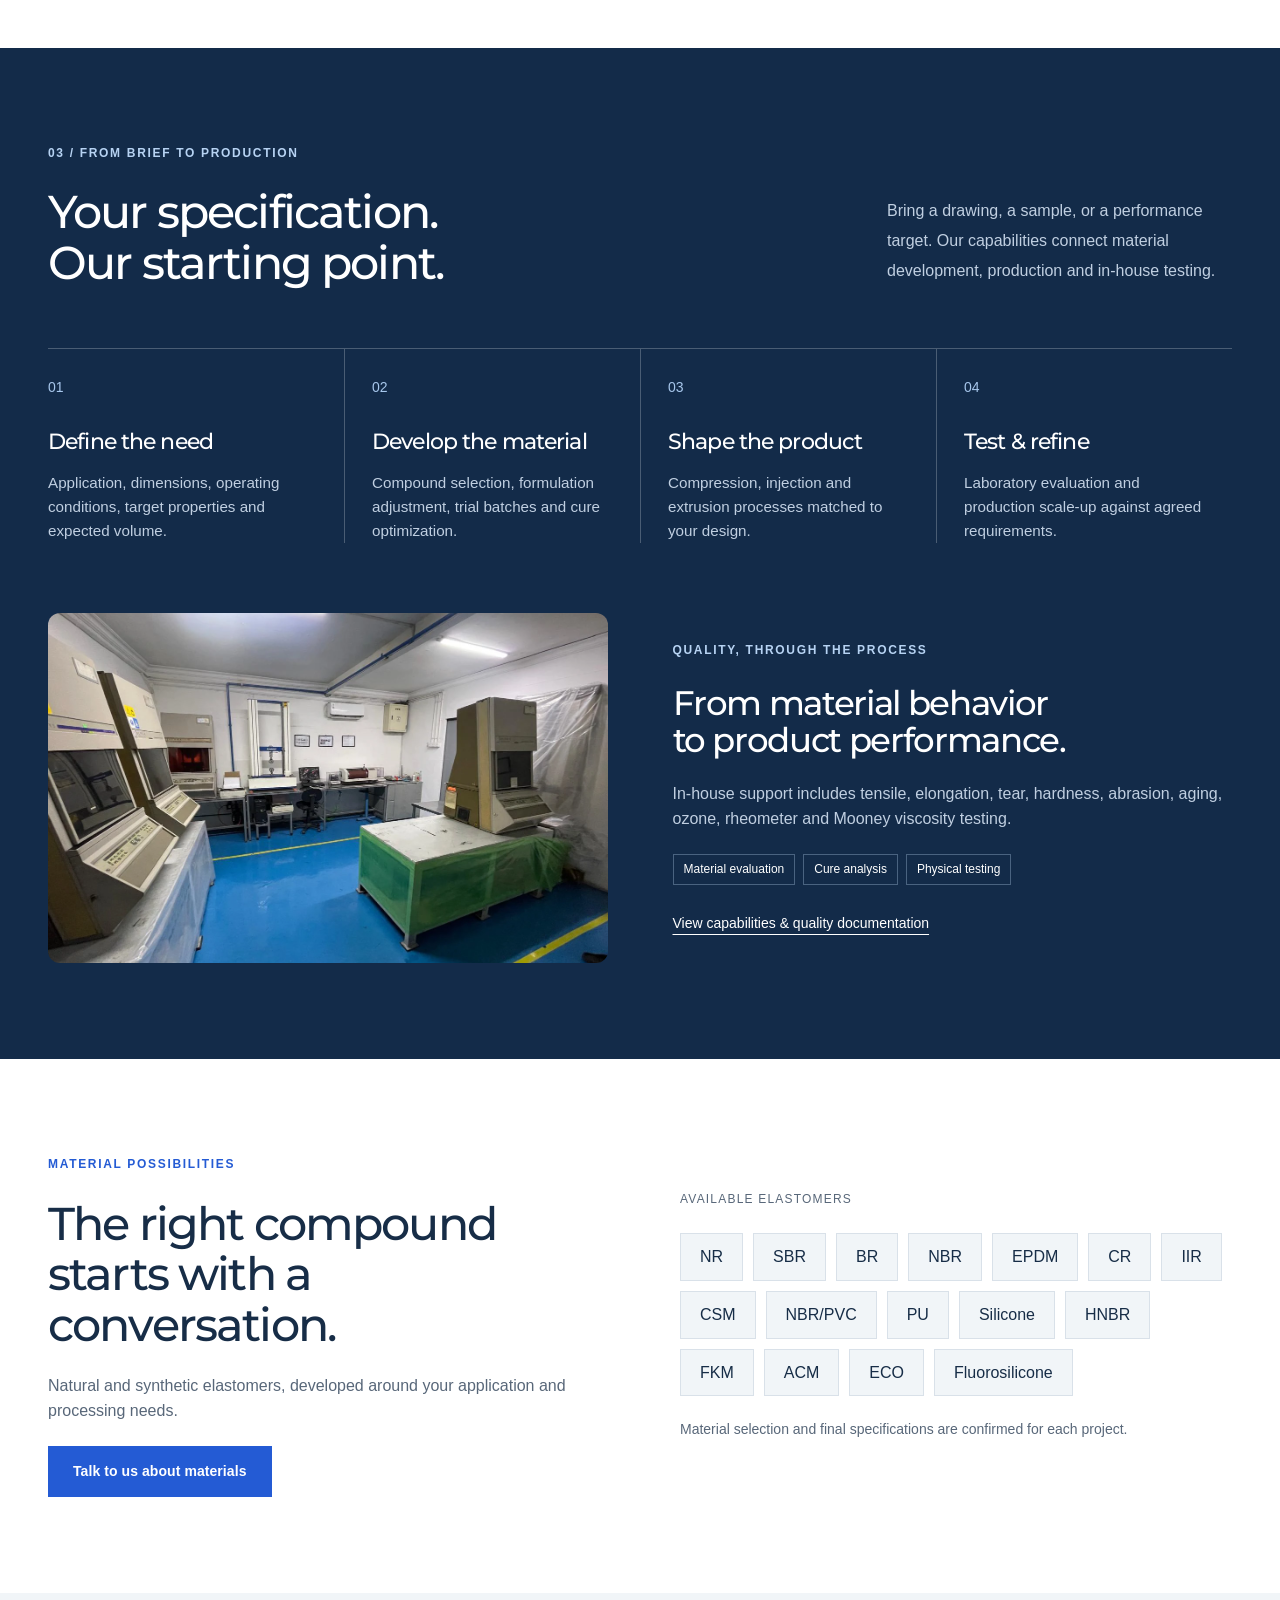
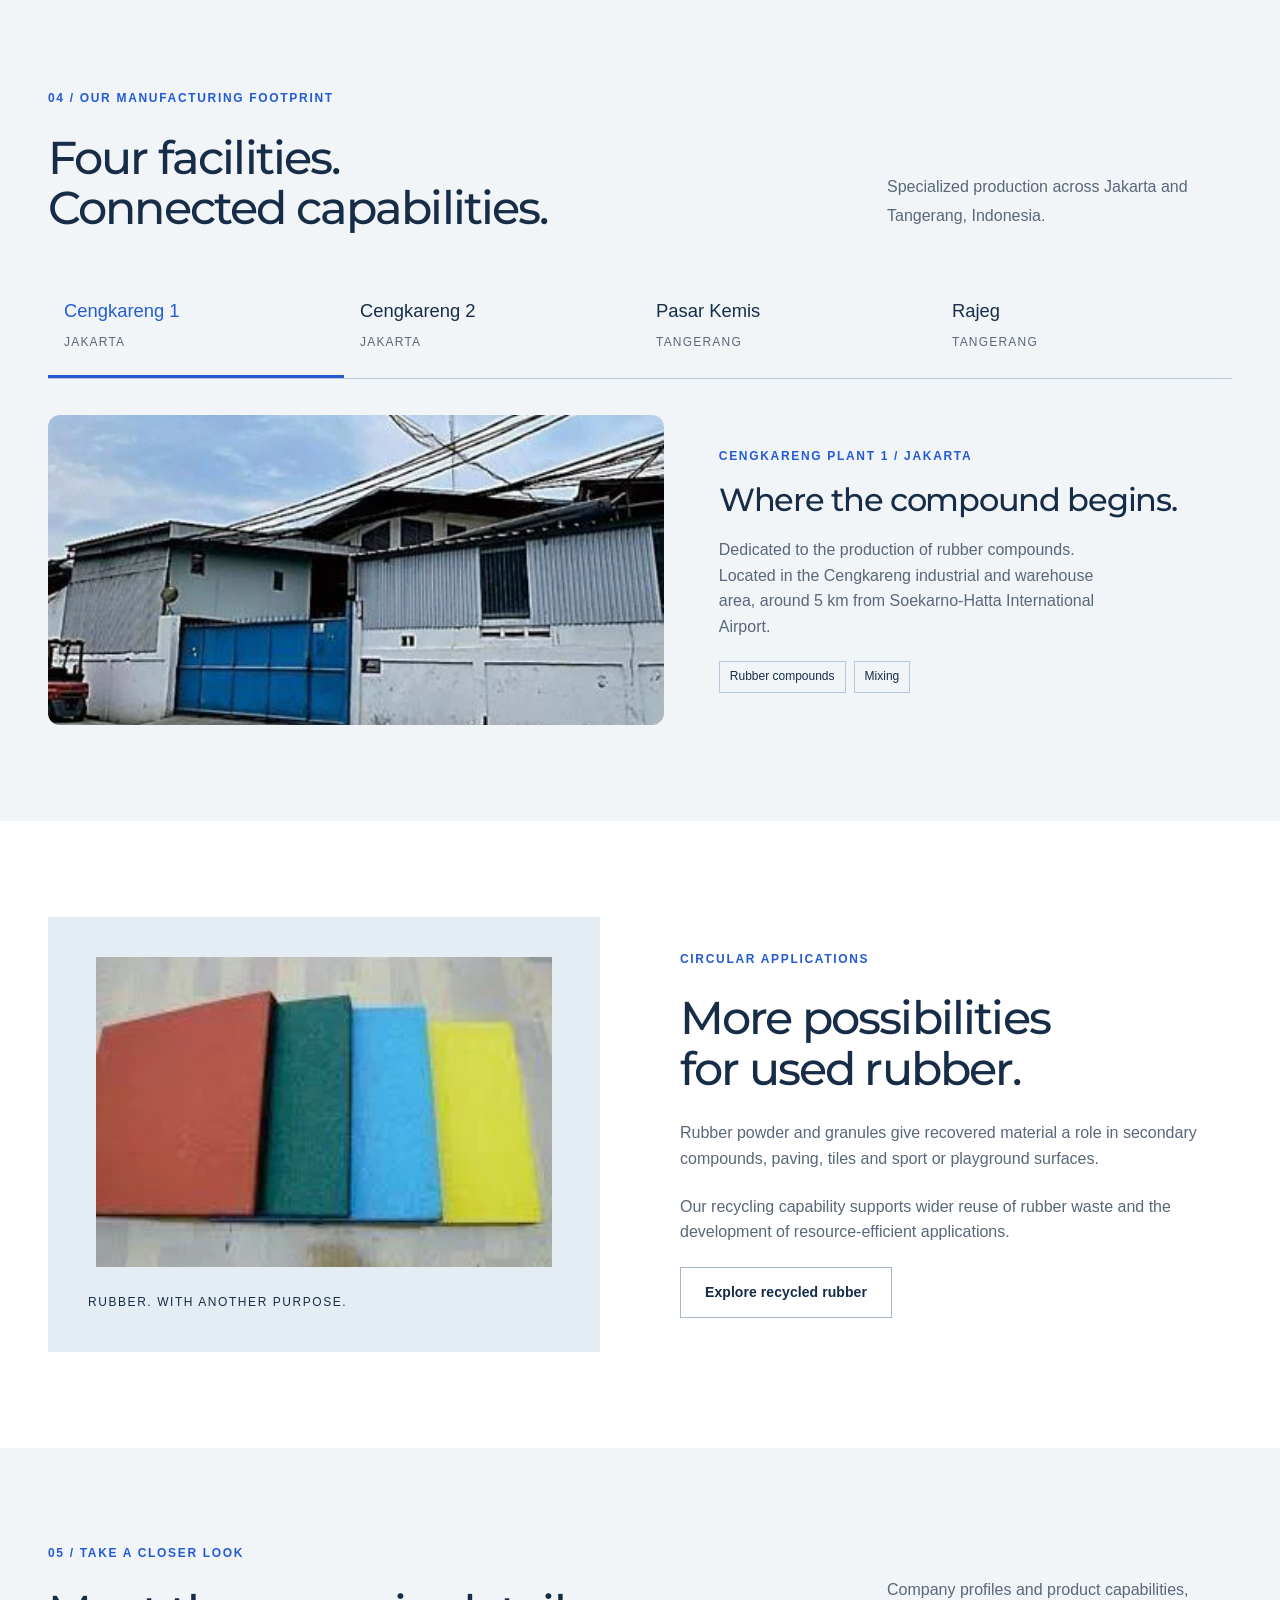
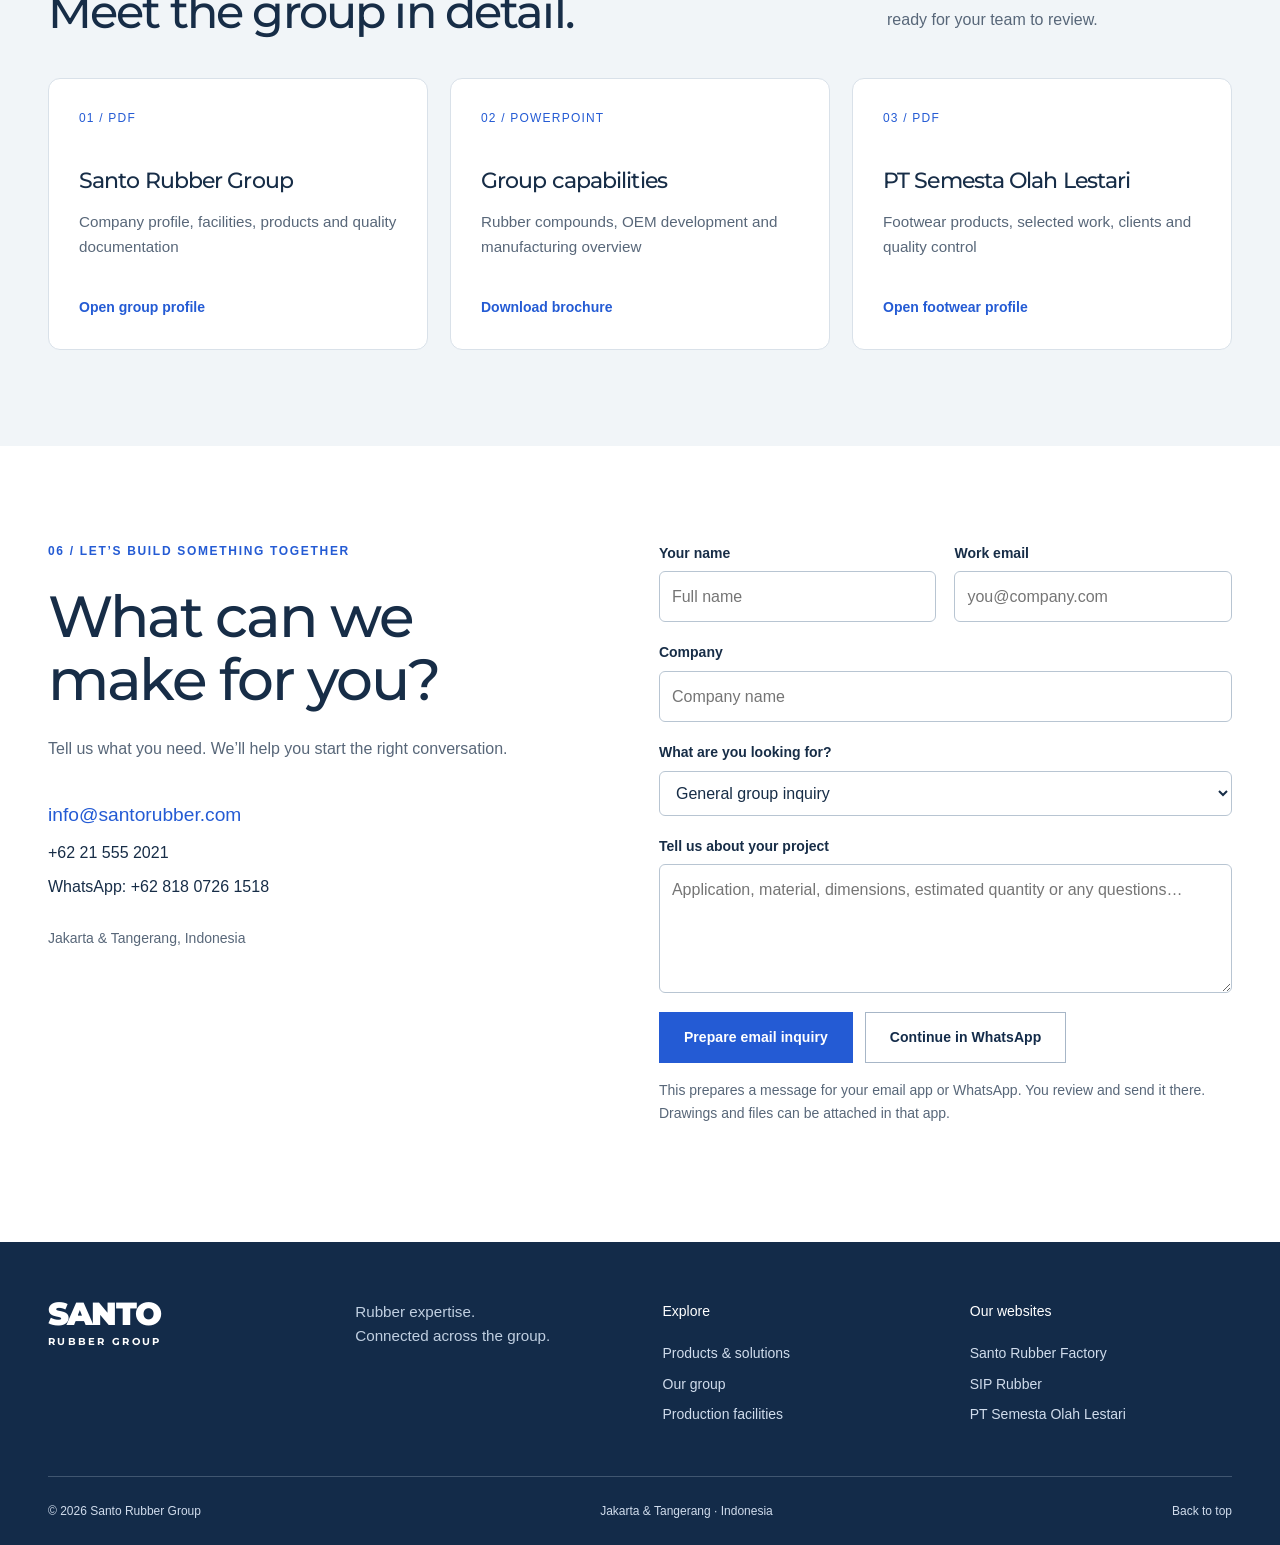
==== commit b0e499ed: "Constrain group logos and tile image dimensions in index.html" ====
--- a/index.html
+++ b/index.html
@@ -11,7 +11,7 @@
 <link rel="alternate" hreflang="x-default" href="https://santorubber.com/">
 <meta name="theme-color" content="#132b49">
 <link rel="icon" type="image/svg+xml" href="data:image/svg+xml,%3Csvg xmlns='http://www.w3.org/2000/svg' viewBox='0 0 32 32'%3E%3Crect width='32' height='32' rx='5' fill='%23132b49'/%3E%3Ctext x='16' y='24' text-anchor='middle' font-family='Arial' font-size='24' font-weight='bold' fill='white'%3ES%3C/text%3E%3C/svg%3E">
-<link rel="stylesheet" href="/styles.css"><script src="/i18n.js" defer></script><script src="/app.js" defer></script>
+<link rel="stylesheet" href="/styles.css?v=20261113-imagefix"><script src="/i18n.js" defer></script><script src="/app.js?v=20261113-imagefix" defer></script>
 </head>
 <body>
 <a class="skip" href="#main">Skip to content</a>
@@ -22,11 +22,11 @@
 <div class="facts wrap"><div><b>30+</b><span>Years of rubber expertise</span></div><div><b>4</b><span>Specialized production facilities</span></div><div><b>6</b><span>Connected product capabilities</span></div><div><b>One partner.</b><span>From development to production</span></div></div>
 <section class="section wrap" id="products"><div class="section-heading"><div><div class="eyebrow">01 / PRODUCTS & SOLUTIONS</div><h2>A world of applications.<br>A shared rubber expertise.</h2></div><p>Explore our capabilities and find a starting point for your next product. Every project begins with your requirements.</p></div><div class="filters" role="group" aria-label="Filter products"><button class="active" data-filter="all" aria-pressed="true">All capabilities</button><button data-filter="industrial" aria-pressed="false">Industrial & OEM</button><button data-filter="footwear" aria-pressed="false">Footwear</button><button data-filter="marine" aria-pressed="false">Marine & protection</button><button data-filter="recycled" aria-pressed="false">Recycled rubber</button></div><div class="products-grid" id="product-grid"></div><p id="product-count" class="small" aria-live="polite"></p></section>
 <section class="clients"><div class="wrap client-row"><div><div class="eyebrow">FOOTWEAR COLLABORATIONS</div><p>Brands served by PT Semesta Olah Lestari</p></div><div class="brand-name compass">COMPASS</div><div class="brand-name ortus">ortuseight</div><div class="brand-name eiger">EIGER<span>TROPICAL ADVENTURE</span></div></div></section>
-<section class="section wrap" id="group"><div class="section-heading"><div><div class="eyebrow">02 / OUR GROUP</div><h2>Individual strengths.<br>Shared possibilities.</h2></div><p>Since 1994, Santo Rubber has grown from compound processing into a broad manufacturing group serving local and international requirements.</p></div><div class="company-layout"><div class="company-list" role="tablist" aria-label="Group companies" aria-orientation="vertical"><button role="tab" id="company-srf" aria-selected="true" aria-controls="company-panel" data-company="srf"><span>01</span><img class="company-tab-logo" src="/assets/logos/srf.webp" alt="" width="74" height="40" loading="lazy"><div>Santo Rubber Factory<small>Rubber compounds & custom products</small></div><b>+</b></button><button role="tab" id="company-baik" aria-selected="false" aria-controls="company-panel" data-company="baik" tabindex="-1"><span>02</span><img class="company-tab-logo" src="/assets/logos/baik.webp" alt="" width="74" height="40" loading="lazy"><div>PT Basuki Aneka Inti Karet<small>Recycled rubber & surface applications</small></div><b>+</b></button><button role="tab" id="company-sol" aria-selected="false" aria-controls="company-panel" data-company="sol" tabindex="-1"><span>03</span><img class="company-tab-logo" src="/assets/logos/sol.webp" alt="" width="74" height="40" loading="lazy"><div>PT Semesta Olah Lestari<small>Footwear outsoles, foxing & mats</small></div><b>+</b></button><button role="tab" id="company-sip" aria-selected="false" aria-controls="company-panel" data-company="sip" tabindex="-1"><span>04</span><img class="company-tab-logo" src="/assets/logos/sip.webp" alt="" width="74" height="40" loading="lazy"><div>SIP Rubber<small>Industrial rubber products & solutions</small></div><b>+</b></button></div><div id="company-panel" class="company-panel" role="tabpanel" aria-labelledby="company-srf" tabindex="0"></div></div></section>
+<section class="section wrap" id="group"><div class="section-heading"><div><div class="eyebrow">02 / OUR GROUP</div><h2>Individual strengths.<br>Shared possibilities.</h2></div><p>Since 1994, Santo Rubber has grown from compound processing into a broad manufacturing group serving local and international requirements.</p></div><div class="company-layout"><div class="company-list" role="tablist" aria-label="Group companies" aria-orientation="vertical"><button role="tab" id="company-srf" aria-selected="true" aria-controls="company-panel" data-company="srf"><span>01</span><span class="company-tab-logo" role="img" aria-label="Santo Rubber Factory logo" style="background-image:url('/assets/logos/srf.webp')"></span><div>Santo Rubber Factory<small>Rubber compounds & custom products</small></div><b>+</b></button><button role="tab" id="company-baik" aria-selected="false" aria-controls="company-panel" data-company="baik" tabindex="-1"><span>02</span><span class="company-tab-logo" role="img" aria-label="PT Basuki Aneka Inti Karet logo" style="background-image:url('/assets/logos/baik.webp')"></span><div>PT Basuki Aneka Inti Karet<small>Recycled rubber & surface applications</small></div><b>+</b></button><button role="tab" id="company-sol" aria-selected="false" aria-controls="company-panel" data-company="sol" tabindex="-1"><span>03</span><span class="company-tab-logo" role="img" aria-label="PT Semesta Olah Lestari logo" style="background-image:url('/assets/logos/sol.webp')"></span><div>PT Semesta Olah Lestari<small>Footwear outsoles, foxing & mats</small></div><b>+</b></button><button role="tab" id="company-sip" aria-selected="false" aria-controls="company-panel" data-company="sip" tabindex="-1"><span>04</span><span class="company-tab-logo" role="img" aria-label="SIP Rubber logo" style="background-image:url('/assets/logos/sip.webp')"></span><div>SIP Rubber<small>Industrial rubber products & solutions</small></div><b>+</b></button></div><div id="company-panel" class="company-panel" role="tabpanel" aria-labelledby="company-srf" tabindex="0"></div></div></section>
 <section class="capabilities section" id="capabilities"><div class="wrap"><div class="section-heading"><div><div class="eyebrow light">03 / FROM BRIEF TO PRODUCTION</div><h2>Your specification.<br>Our starting point.</h2></div><p>Bring a drawing, a sample, or a performance target. Our capabilities connect material development, production and in-house testing.</p></div><div class="process"><article><span>01</span><h3>Define the need</h3><p>Application, dimensions, operating conditions, target properties and expected volume.</p></article><article><span>02</span><h3>Develop the material</h3><p>Compound selection, formulation adjustment, trial batches and cure optimization.</p></article><article><span>03</span><h3>Shape the product</h3><p>Compression, injection and extrusion processes matched to your design.</p></article><article><span>04</span><h3>Test & refine</h3><p>Laboratory evaluation and production scale-up against agreed requirements.</p></article></div><div class="quality-grid"><img src="/assets/lab.webp" alt="Santo Rubber Group in-house rubber testing laboratory" loading="lazy"><div><div class="eyebrow light">QUALITY, THROUGH THE PROCESS</div><h3>From material behavior<br>to product performance.</h3><p>In-house support includes tensile, elongation, tear, hardness, abrasion, aging, ozone, rheometer and Mooney viscosity testing.</p><div class="pill-row"><span>Material evaluation</span><span>Cure analysis</span><span>Physical testing</span></div><a class="text-link" href="/assets/santo-rubber-group-profile.pdf" target="_blank" rel="noopener">View capabilities & quality documentation</a></div></div></div></section>
 <section class="section wrap" id="materials"><div class="material-layout"><div><div class="eyebrow">MATERIAL POSSIBILITIES</div><h2>The right compound<br>starts with a conversation.</h2><p>Natural and synthetic elastomers, developed around your application and processing needs.</p><a class="button" href="#contact">Talk to us about materials</a></div><div class="materials"><div class="material-label">AVAILABLE ELASTOMERS</div><div class="material-tags"><span>NR</span><span>SBR</span><span>BR</span><span>NBR</span><span>EPDM</span><span>CR</span><span>IIR</span><span>CSM</span><span>NBR/PVC</span><span>PU</span><span>Silicone</span><span>HNBR</span><span>FKM</span><span>ACM</span><span>ECO</span><span>Fluorosilicone</span></div><p class="small">Material selection and final specifications are confirmed for each project.</p></div></div></section>
 <section class="facilities section" id="facilities"><div class="wrap"><div class="section-heading"><div><div class="eyebrow">04 / OUR MANUFACTURING FOOTPRINT</div><h2>Four facilities.<br>Connected capabilities.</h2></div><p>Specialized production across Jakarta and Tangerang, Indonesia.</p></div><div class="facility-tabs" role="tablist" aria-label="Production facilities"><button role="tab" id="facility-0" aria-selected="true" aria-controls="facility-panel" data-facility="0">Cengkareng 1<span>JAKARTA</span></button><button role="tab" id="facility-1" aria-selected="false" aria-controls="facility-panel" data-facility="1" tabindex="-1">Cengkareng 2<span>JAKARTA</span></button><button role="tab" id="facility-2" aria-selected="false" aria-controls="facility-panel" data-facility="2" tabindex="-1">Pasar Kemis<span>TANGERANG</span></button><button role="tab" id="facility-3" aria-selected="false" aria-controls="facility-panel" data-facility="3" tabindex="-1">Rajeg<span>TANGERANG</span></button></div><div class="facility-panel" id="facility-panel" role="tabpanel" aria-labelledby="facility-0" tabindex="0"></div></div></section>
-<section class="section wrap circular"><div class="circular-photo"><img src="/assets/tiles.webp" alt="Colored rubber tiles featured in Santo Rubber Group’s recycled rubber product range" loading="lazy"><span>RUBBER. WITH ANOTHER PURPOSE.</span></div><div><div class="eyebrow">CIRCULAR APPLICATIONS</div><h2>More possibilities<br>for used rubber.</h2><p>Rubber powder and granules give recovered material a role in secondary compounds, paving, tiles and sport or playground surfaces.</p><p>Our recycling capability supports wider reuse of rubber waste and the development of resource-efficient applications.</p><button class="button outline" data-open-product="recycled">Explore recycled rubber</button></div></section>
+<section class="section wrap circular"><div class="circular-photo"><img class="native-photo-tiles" src="/assets/tiles.webp" alt="Colored rubber tiles featured in Santo Rubber Group’s recycled rubber product range" loading="lazy"><span>RUBBER. WITH ANOTHER PURPOSE.</span></div><div><div class="eyebrow">CIRCULAR APPLICATIONS</div><h2>More possibilities<br>for used rubber.</h2><p>Rubber powder and granules give recovered material a role in secondary compounds, paving, tiles and sport or playground surfaces.</p><p>Our recycling capability supports wider reuse of rubber waste and the development of resource-efficient applications.</p><button class="button outline" data-open-product="recycled">Explore recycled rubber</button></div></section>
 <section class="resources section" id="resources"><div class="wrap"><div class="section-heading"><div><div class="eyebrow">05 / TAKE A CLOSER LOOK</div><h2>Meet the group in detail.</h2></div><p>Company profiles and product capabilities, ready for your team to review.</p></div><div class="resource-grid"><a href="/assets/santo-rubber-group-profile.pdf" target="_blank" rel="noopener"><span>01 / PDF</span><h3>Santo Rubber Group</h3><p>Company profile, facilities, products and quality documentation</p><b>Open group profile</b></a><a href="/assets/santo-rubber-group-brochure.pptx" download><span>02 / POWERPOINT</span><h3>Group capabilities</h3><p>Rubber compounds, OEM development and manufacturing overview</p><b>Download brochure</b></a><a href="/assets/pt-sol-profile.pdf" target="_blank" rel="noopener"><span>03 / PDF</span><h3>PT Semesta Olah Lestari</h3><p>Footwear products, selected work, clients and quality control</p><b>Open footwear profile</b></a></div></div></section>
 <section class="section wrap contact" id="contact"><div><div class="eyebrow">06 / LET’S BUILD SOMETHING TOGETHER</div><h2>What can we<br>make for you?</h2><p>Tell us what you need. We’ll help you start the right conversation.</p><div class="contact-details"><a href="mailto:info@santorubber.com">info@santorubber.com</a><a href="tel:+62215552021">+62 21 555 2021</a><a href="https://wa.me/6281807261518" target="_blank" rel="noopener">WhatsApp: +62 818 0726 1518</a><span>Jakarta & Tangerang, Indonesia</span></div></div><form id="inquiry-form"><div class="form-row"><label>Your name<input name="name" autocomplete="name" required placeholder="Full name" maxlength="100"></label><label>Work email<input name="email" type="email" autocomplete="email" required placeholder="you@company.com" maxlength="150"></label></div><label>Company<input name="company" autocomplete="organization" placeholder="Company name" maxlength="150"></label><label>What are you looking for?<select id="inquiry-interest" name="interest"><option value="General group inquiry">General group inquiry</option><option value="Rubber compounds">Rubber compounds</option><option value="Custom molded components">Custom molded components</option><option value="Extruded rubber profiles">Extruded rubber profiles</option><option value="Footwear outsoles & foxing">Footwear outsoles & foxing</option><option value="Marine fenders & bumpers">Marine fenders & bumpers</option><option value="Recycled rubber & surfaces">Recycled rubber & surfaces</option><option value="SIP Rubber products">SIP Rubber products</option></select></label><label>Tell us about your project<textarea name="message" rows="4" required placeholder="Application, material, dimensions, estimated quantity or any questions…" maxlength="2500"></textarea></label><div class="form-actions"><button class="button" type="submit" name="channel" value="email">Prepare email inquiry</button><button class="button outline" type="submit" name="channel" value="whatsapp">Continue in WhatsApp</button></div><p class="small">This prepares a message for your email app or WhatsApp. You review and send it there. Drawings and files can be attached in that app.</p><p class="form-status" id="inquiry-status" role="status"></p><div id="email-fallback" hidden><p class="small">If your email app did not open, copy your inquiry and send it to the address shown in the draft status.</p><button type="button" class="text-link dark" id="copy-inquiry">Copy inquiry text</button><textarea id="prepared-inquiry" readonly aria-label="Prepared inquiry text" hidden></textarea></div></form></section>
 </main>
--- a/styles.css
+++ b/styles.css
@@ -92,3 +92,38 @@
 .product-gallery + .dialog-body{padding-top:26px}
 @media(max-width:800px){.hero-visual>img{object-position:center 40%}.product-gallery img{height:90px}}
 @media(max-width:540px){.product-gallery{gap:5px;padding:6px 6px 0}.product-gallery img{height:68px}}
+
+
+/* Original group-company logos sourced from the official Santo Rubber Group profile. */
+.company-list button>.company-tab-logo{
+  display:block;width:74px;height:45px;flex:0 0 74px;object-fit:contain;
+  object-position:center center;background:#fff;border-radius:4px;padding:3px;
+}
+.company-list button>div{flex:1;min-width:0}
+.company-panel-logo{
+  display:block;width:min(210px,100%);height:100px;max-width:100%;
+  object-fit:contain;object-position:left center;background:#fff;
+  border:1px solid var(--line);border-radius:8px;padding:10px 15px;
+}
+.company-panel-logo + h3{margin-top:22px}
+@media(max-width:1100px){
+  .company-list{padding-right:20px}
+  .company-list button{gap:14px}
+  .company-list button>.company-tab-logo{width:64px;flex-basis:64px;height:42px}
+  .company-list button>div{font-size:1.05rem}
+}
+@media(max-width:600px){
+  .company-list{padding-right:0}
+  .company-list button{gap:10px;padding:18px 0}
+  .company-list button>.company-tab-logo{width:54px;flex-basis:54px;height:36px;padding:2px}
+  .company-list button>span{font-size:.68rem}
+  .company-list button>div{font-size:.95rem;line-height:1.35}
+  .company-list button small{font-size:.75rem}
+  .company-panel{padding:26px 22px}
+  .company-panel-logo{height:90px;width:min(180px,100%)}
+}
+@media(max-width:360px){
+  .company-list button>.company-tab-logo{width:46px;flex-basis:46px}
+  .company-list button{gap:8px}
+  .company-list button>div{font-size:.89rem}
+}
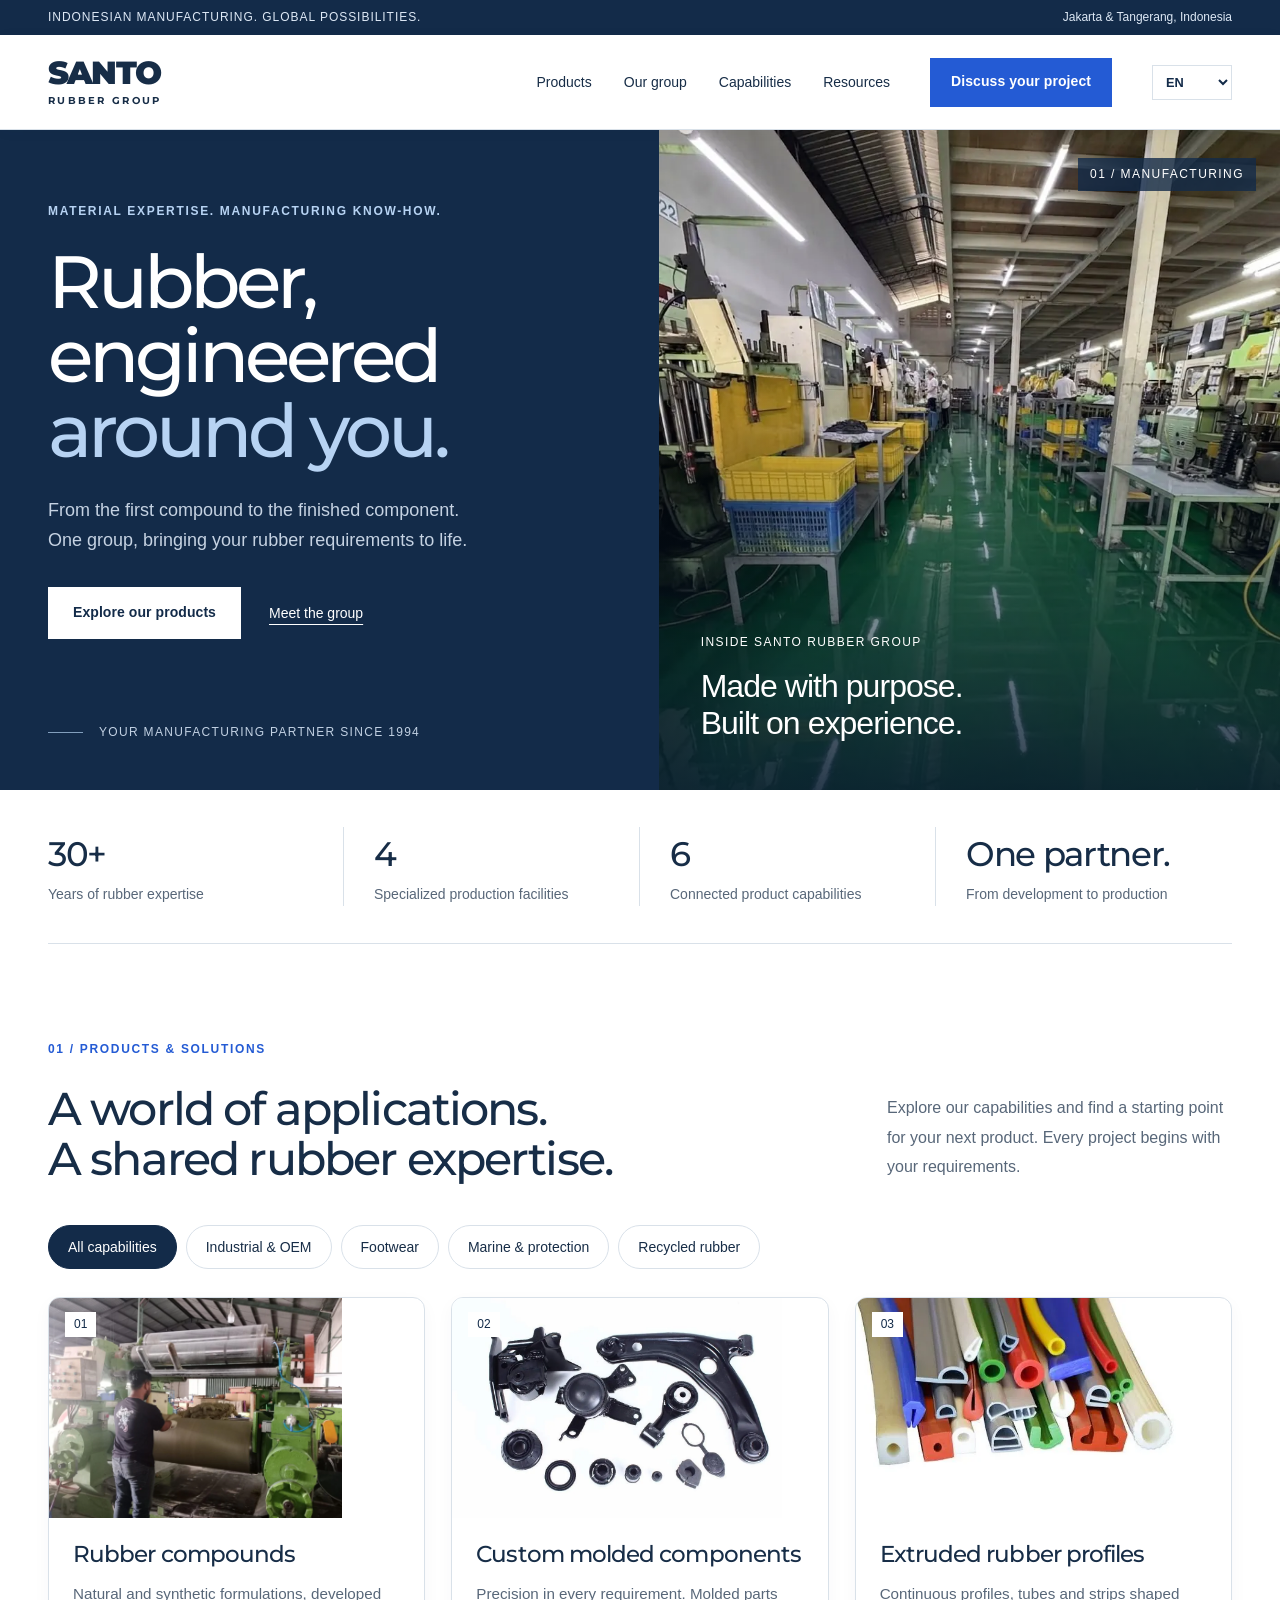
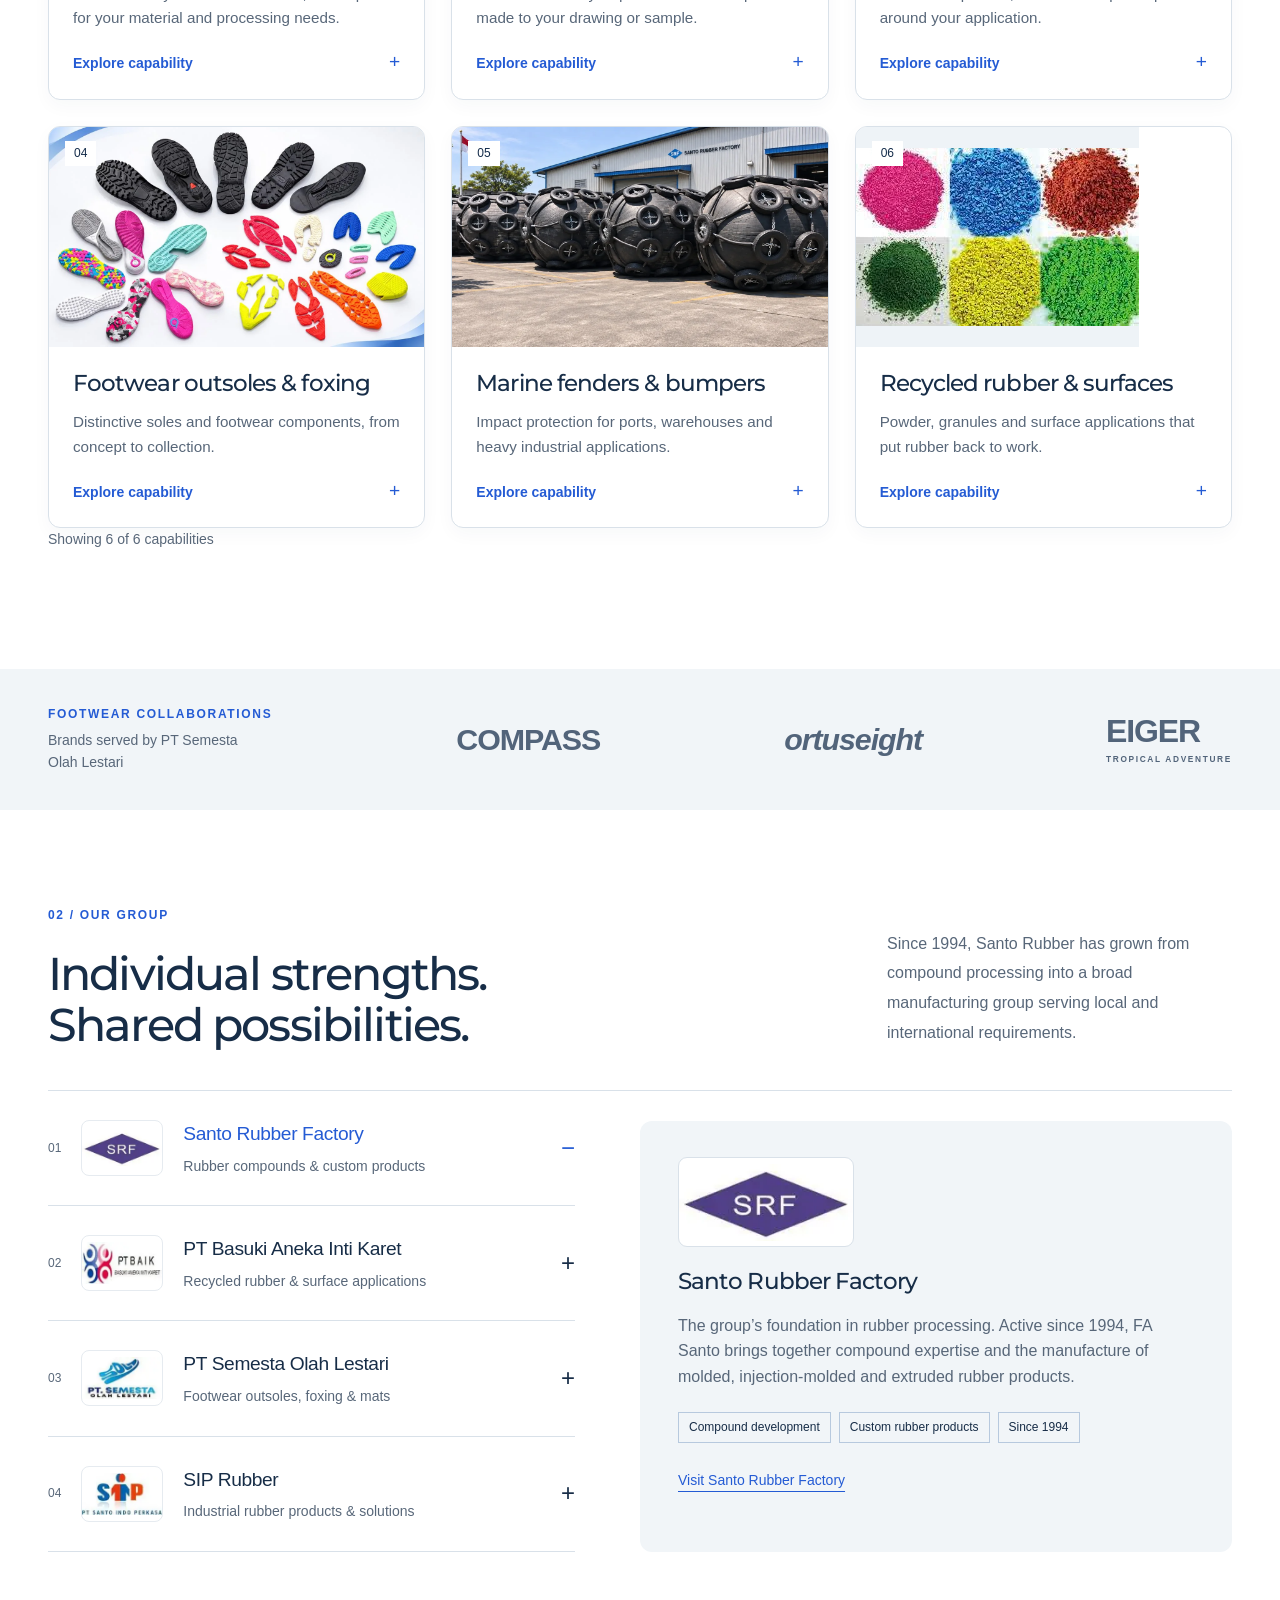
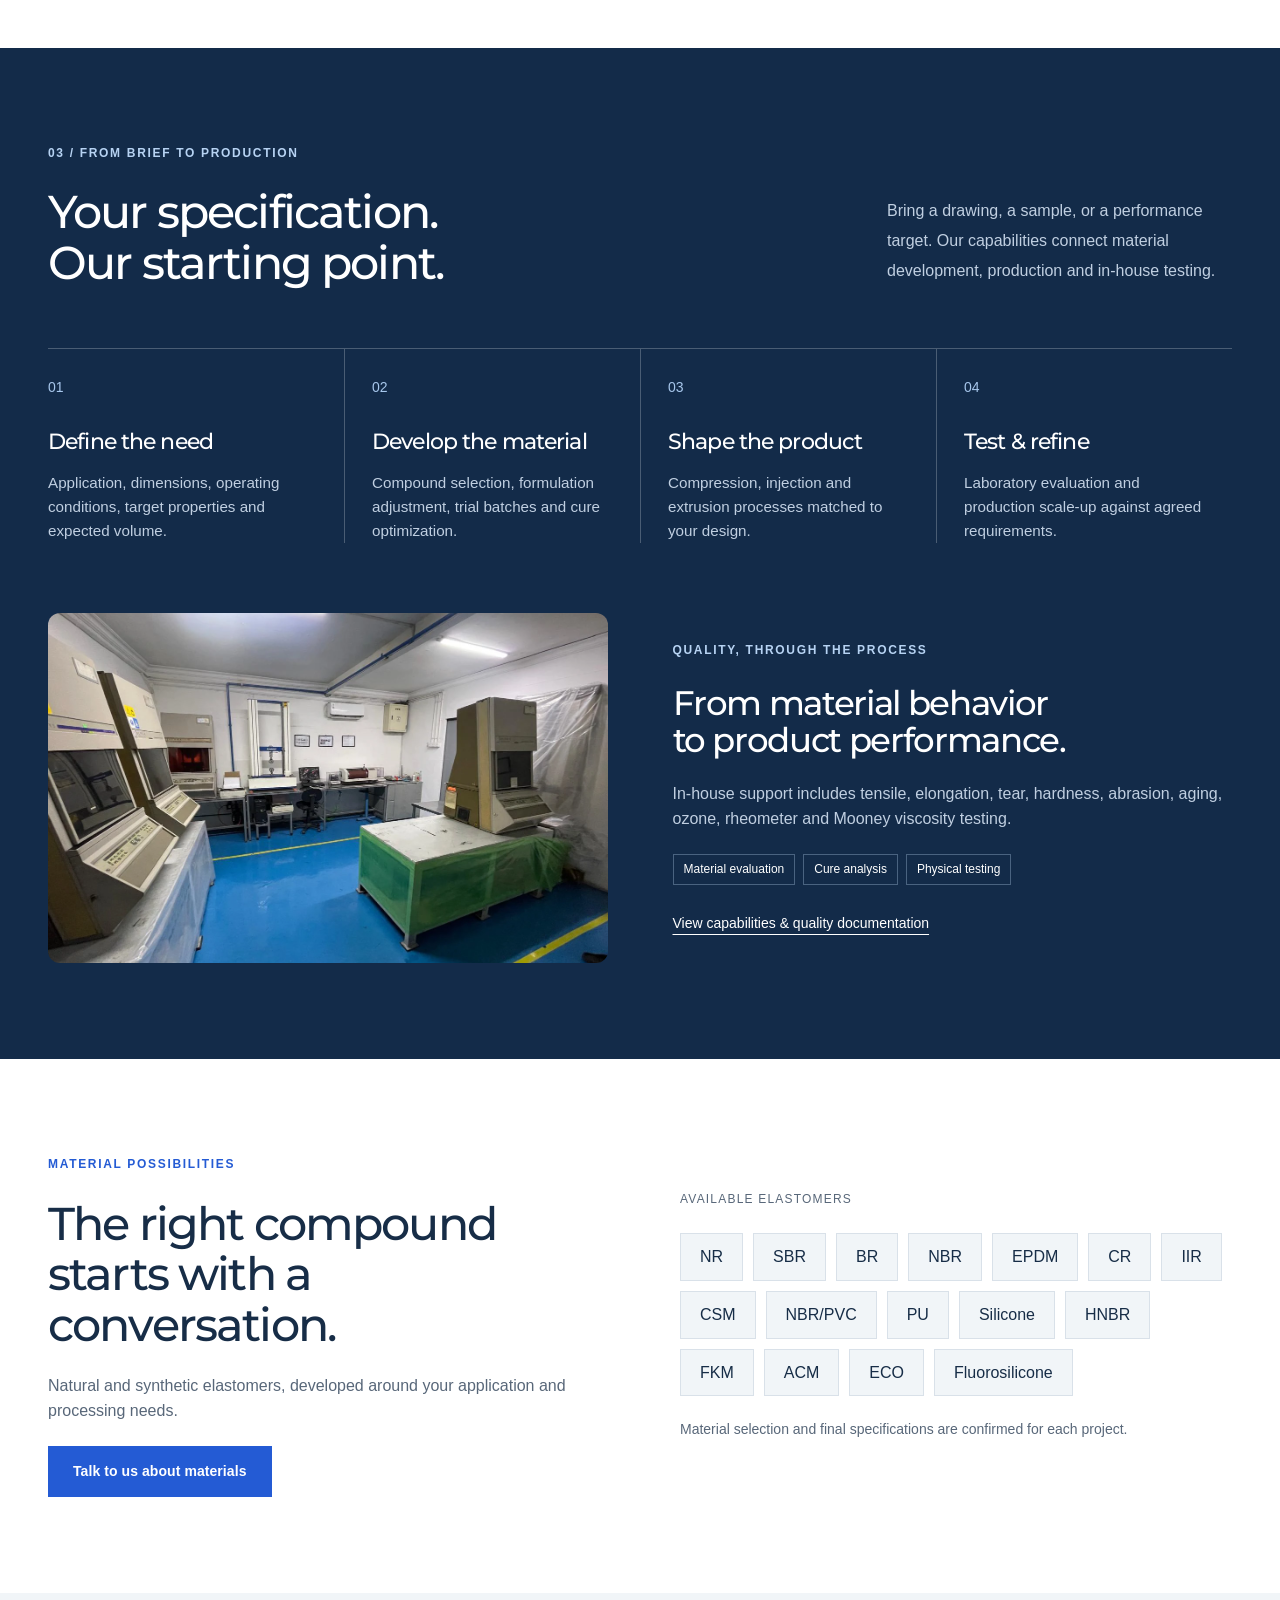
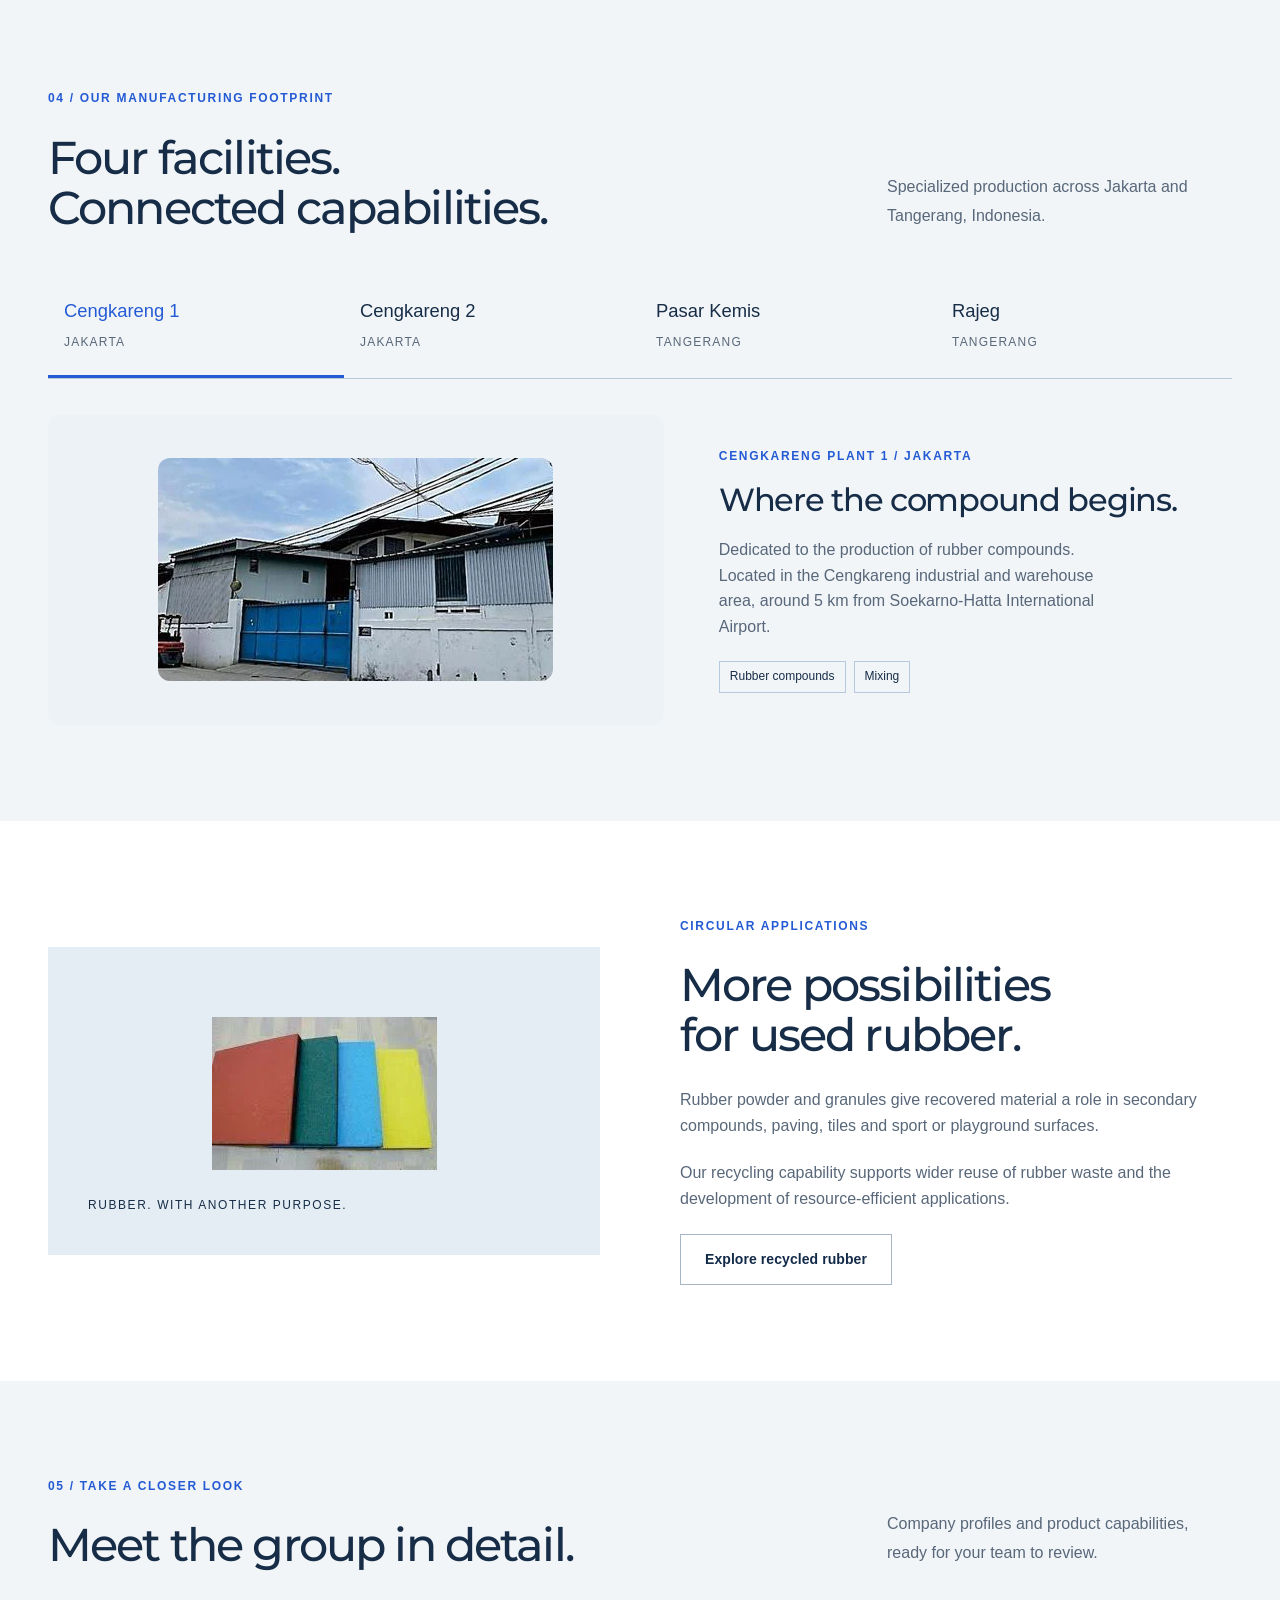
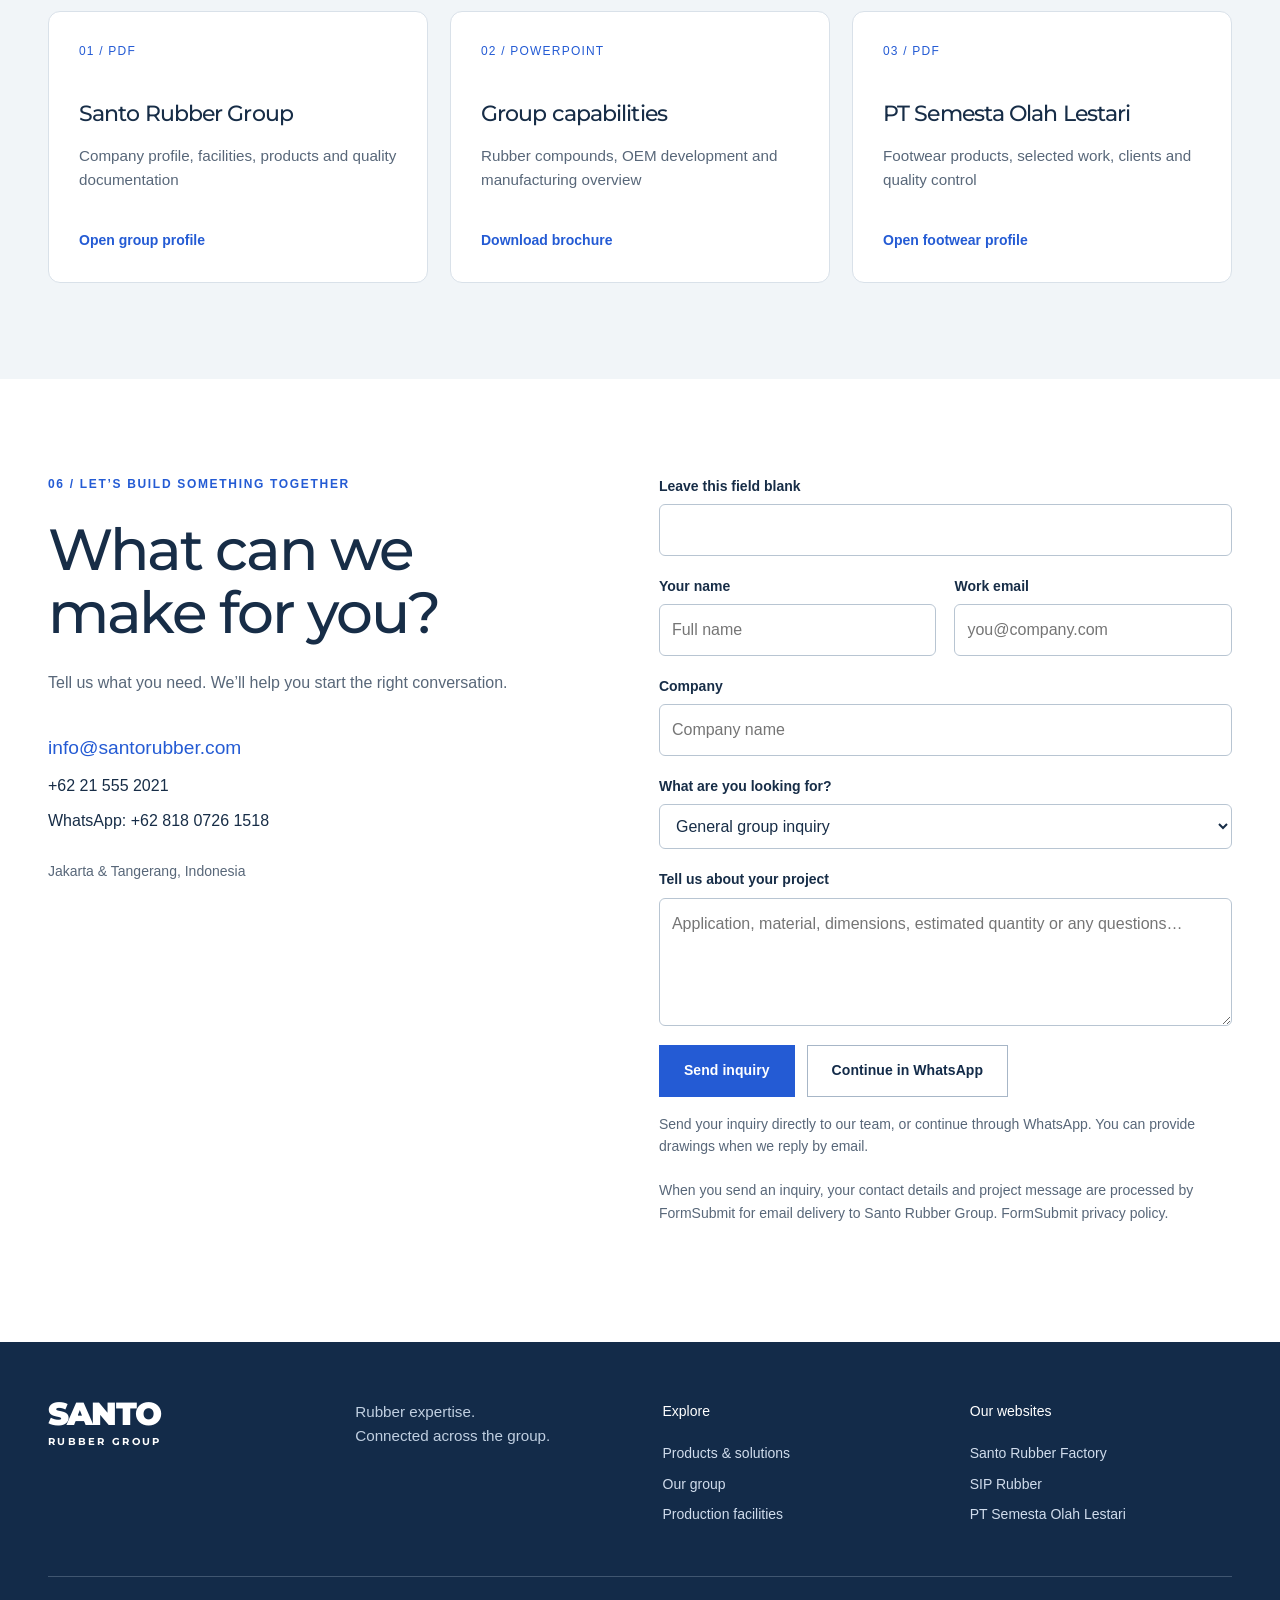
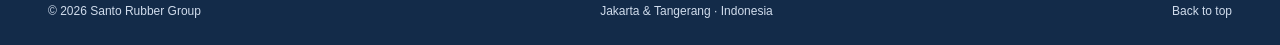
==== commit dd782e5e: "Improve localized inquiry form and add social and organization SEO metadata" ====
--- a/index.html
+++ b/index.html
@@ -2,16 +2,36 @@
 <html lang="en">
 <head>
 <meta charset="UTF-8"><meta name="viewport" content="width=device-width, initial-scale=1">
-<title>Santo Rubber Group — Rubber, engineered around you.</title>
-<meta name="description" content="Indonesian rubber manufacturing since 1994. Explore custom compounds, molded and extruded components, footwear, marine fenders and recycled rubber across Santo Rubber Group.">
+<title>Santo Rubber Group | Industrial Rubber Manufacturer Indonesia</title>
+<meta name="description" content="Indonesian rubber manufacturing since 1994: compounds, custom molded and extruded parts, footwear outsoles, marine fenders, and recycled rubber.">
 <link rel="canonical" href="https://santorubber.com/">
 <link rel="alternate" hreflang="en" href="https://santorubber.com/">
 <link rel="alternate" hreflang="id" href="https://santorubber.com/id/">
 <link rel="alternate" hreflang="zh-Hans" href="https://santorubber.com/zh/">
 <link rel="alternate" hreflang="x-default" href="https://santorubber.com/">
+<meta name="robots" content="index,follow,max-image-preview:large">
+<meta property="og:type" content="website">
+<meta property="og:site_name" content="Santo Rubber Group">
+<meta property="og:title" content="Santo Rubber Group | Industrial Rubber Manufacturer Indonesia">
+<meta property="og:description" content="Indonesian rubber manufacturing since 1994: compounds, custom molded and extruded parts, footwear outsoles, marine fenders, and recycled rubber.">
+<meta property="og:url" content="https://santorubber.com/">
+<meta property="og:locale" content="en_US">
+<meta property="og:locale:alternate" content="id_ID">
+<meta property="og:locale:alternate" content="zh_CN">
+<meta property="og:image" content="https://santorubber.com/assets/components.webp">
+<meta property="og:image:width" content="1280">
+<meta property="og:image:height" content="737">
+<meta property="og:image:alt" content="Custom rubber components manufactured by Santo Rubber Group">
+<meta name="twitter:card" content="summary_large_image">
+<meta name="twitter:title" content="Santo Rubber Group | Industrial Rubber Manufacturer Indonesia">
+<meta name="twitter:description" content="Indonesian rubber manufacturing since 1994: compounds, custom molded and extruded parts, footwear outsoles, marine fenders, and recycled rubber.">
+<meta name="twitter:image" content="https://santorubber.com/assets/components.webp">
+<link rel="preconnect" href="https://fonts.googleapis.com">
+<link rel="preconnect" href="https://fonts.gstatic.com" crossorigin>
+<script type="application/ld+json">{"@context":"https://schema.org","@graph":[{"@type":"Organization","@id":"https://santorubber.com/#organization","name":"Santo Rubber Group","url":"https://santorubber.com/","email":"info@santorubber.com","description":"Indonesian rubber manufacturing group providing rubber compounds, industrial rubber components, footwear products and rubber recycling.","contactPoint":{"@type":"ContactPoint","contactType":"sales inquiries","email":"info@santorubber.com","availableLanguage":["English","Indonesian","Chinese"]}},{"@type":"WebSite","@id":"https://santorubber.com/#website","url":"https://santorubber.com/","name":"Santo Rubber Group","publisher":{"@id":"https://santorubber.com/#organization"},"inLanguage":["en","id","zh-Hans"]},{"@type":"WebPage","@id":"https://santorubber.com/#webpage","url":"https://santorubber.com/","name":"Santo Rubber Group | Industrial Rubber Manufacturer Indonesia","description":"Indonesian rubber manufacturing since 1994: compounds, custom molded and extruded parts, footwear outsoles, marine fenders, and recycled rubber.","isPartOf":{"@id":"https://santorubber.com/#website"},"about":{"@id":"https://santorubber.com/#organization"},"inLanguage":"en"}]}</script>
 <meta name="theme-color" content="#132b49">
 <link rel="icon" type="image/svg+xml" href="data:image/svg+xml,%3Csvg xmlns='http://www.w3.org/2000/svg' viewBox='0 0 32 32'%3E%3Crect width='32' height='32' rx='5' fill='%23132b49'/%3E%3Ctext x='16' y='24' text-anchor='middle' font-family='Arial' font-size='24' font-weight='bold' fill='white'%3ES%3C/text%3E%3C/svg%3E">
-<link rel="stylesheet" href="/styles.css?v=20261113-imagefix"><script src="/i18n.js" defer></script><script src="/app.js?v=20261113-imagefix" defer></script>
+<link rel="stylesheet" href="/styles.css?v=20261113-inquiry-seo"><script src="/i18n.js" defer></script><script src="/app.js?v=20261113-inquiry-seo" defer></script>
 </head>
 <body>
 <a class="skip" href="#main">Skip to content</a>
@@ -28,7 +48,7 @@
 <section class="facilities section" id="facilities"><div class="wrap"><div class="section-heading"><div><div class="eyebrow">04 / OUR MANUFACTURING FOOTPRINT</div><h2>Four facilities.<br>Connected capabilities.</h2></div><p>Specialized production across Jakarta and Tangerang, Indonesia.</p></div><div class="facility-tabs" role="tablist" aria-label="Production facilities"><button role="tab" id="facility-0" aria-selected="true" aria-controls="facility-panel" data-facility="0">Cengkareng 1<span>JAKARTA</span></button><button role="tab" id="facility-1" aria-selected="false" aria-controls="facility-panel" data-facility="1" tabindex="-1">Cengkareng 2<span>JAKARTA</span></button><button role="tab" id="facility-2" aria-selected="false" aria-controls="facility-panel" data-facility="2" tabindex="-1">Pasar Kemis<span>TANGERANG</span></button><button role="tab" id="facility-3" aria-selected="false" aria-controls="facility-panel" data-facility="3" tabindex="-1">Rajeg<span>TANGERANG</span></button></div><div class="facility-panel" id="facility-panel" role="tabpanel" aria-labelledby="facility-0" tabindex="0"></div></div></section>
 <section class="section wrap circular"><div class="circular-photo"><img class="native-photo-tiles" src="/assets/tiles.webp" alt="Colored rubber tiles featured in Santo Rubber Group’s recycled rubber product range" loading="lazy"><span>RUBBER. WITH ANOTHER PURPOSE.</span></div><div><div class="eyebrow">CIRCULAR APPLICATIONS</div><h2>More possibilities<br>for used rubber.</h2><p>Rubber powder and granules give recovered material a role in secondary compounds, paving, tiles and sport or playground surfaces.</p><p>Our recycling capability supports wider reuse of rubber waste and the development of resource-efficient applications.</p><button class="button outline" data-open-product="recycled">Explore recycled rubber</button></div></section>
 <section class="resources section" id="resources"><div class="wrap"><div class="section-heading"><div><div class="eyebrow">05 / TAKE A CLOSER LOOK</div><h2>Meet the group in detail.</h2></div><p>Company profiles and product capabilities, ready for your team to review.</p></div><div class="resource-grid"><a href="/assets/santo-rubber-group-profile.pdf" target="_blank" rel="noopener"><span>01 / PDF</span><h3>Santo Rubber Group</h3><p>Company profile, facilities, products and quality documentation</p><b>Open group profile</b></a><a href="/assets/santo-rubber-group-brochure.pptx" download><span>02 / POWERPOINT</span><h3>Group capabilities</h3><p>Rubber compounds, OEM development and manufacturing overview</p><b>Download brochure</b></a><a href="/assets/pt-sol-profile.pdf" target="_blank" rel="noopener"><span>03 / PDF</span><h3>PT Semesta Olah Lestari</h3><p>Footwear products, selected work, clients and quality control</p><b>Open footwear profile</b></a></div></div></section>
-<section class="section wrap contact" id="contact"><div><div class="eyebrow">06 / LET’S BUILD SOMETHING TOGETHER</div><h2>What can we<br>make for you?</h2><p>Tell us what you need. We’ll help you start the right conversation.</p><div class="contact-details"><a href="mailto:info@santorubber.com">info@santorubber.com</a><a href="tel:+62215552021">+62 21 555 2021</a><a href="https://wa.me/6281807261518" target="_blank" rel="noopener">WhatsApp: +62 818 0726 1518</a><span>Jakarta & Tangerang, Indonesia</span></div></div><form id="inquiry-form"><div class="form-row"><label>Your name<input name="name" autocomplete="name" required placeholder="Full name" maxlength="100"></label><label>Work email<input name="email" type="email" autocomplete="email" required placeholder="you@company.com" maxlength="150"></label></div><label>Company<input name="company" autocomplete="organization" placeholder="Company name" maxlength="150"></label><label>What are you looking for?<select id="inquiry-interest" name="interest"><option value="General group inquiry">General group inquiry</option><option value="Rubber compounds">Rubber compounds</option><option value="Custom molded components">Custom molded components</option><option value="Extruded rubber profiles">Extruded rubber profiles</option><option value="Footwear outsoles & foxing">Footwear outsoles & foxing</option><option value="Marine fenders & bumpers">Marine fenders & bumpers</option><option value="Recycled rubber & surfaces">Recycled rubber & surfaces</option><option value="SIP Rubber products">SIP Rubber products</option></select></label><label>Tell us about your project<textarea name="message" rows="4" required placeholder="Application, material, dimensions, estimated quantity or any questions…" maxlength="2500"></textarea></label><div class="form-actions"><button class="button" type="submit" name="channel" value="email">Prepare email inquiry</button><button class="button outline" type="submit" name="channel" value="whatsapp">Continue in WhatsApp</button></div><p class="small">This prepares a message for your email app or WhatsApp. You review and send it there. Drawings and files can be attached in that app.</p><p class="form-status" id="inquiry-status" role="status"></p><div id="email-fallback" hidden><p class="small">If your email app did not open, copy your inquiry and send it to the address shown in the draft status.</p><button type="button" class="text-link dark" id="copy-inquiry">Copy inquiry text</button><textarea id="prepared-inquiry" readonly aria-label="Prepared inquiry text" hidden></textarea></div></form></section>
+<section class="section wrap contact" id="contact"><div><div class="eyebrow">06 / LET’S BUILD SOMETHING TOGETHER</div><h2>What can we<br>make for you?</h2><p>Tell us what you need. We’ll help you start the right conversation.</p><div class="contact-details"><a href="mailto:info@santorubber.com">info@santorubber.com</a><a href="tel:+62215552021">+62 21 555 2021</a><a href="https://wa.me/6281807261518" target="_blank" rel="noopener">WhatsApp: +62 818 0726 1518</a><span>Jakarta & Tangerang, Indonesia</span></div></div><form id="inquiry-form" method="POST" action="https://formsubmit.co/info@santorubber.com" accept-charset="UTF-8"><input type="hidden" name="_subject" value="New Santo Rubber Group website inquiry"><input type="hidden" name="_template" value="table"><input type="hidden" name="_url" value="https://santorubber.com/"><label class="form-trap" aria-hidden="true">Leave this field blank<input name="_honey" type="text" tabindex="-1" autocomplete="off"></label><div class="form-row"><label>Your name<input name="name" autocomplete="name" required placeholder="Full name" maxlength="100"></label><label>Work email<input name="email" type="email" autocomplete="email" required placeholder="you@company.com" maxlength="150"></label></div><label>Company<input name="company" autocomplete="organization" placeholder="Company name" maxlength="150"></label><label>What are you looking for?<select id="inquiry-interest" name="interest"><option value="General group inquiry">General group inquiry</option><option value="Rubber compounds">Rubber compounds</option><option value="Custom molded components">Custom molded components</option><option value="Extruded rubber profiles">Extruded rubber profiles</option><option value="Footwear outsoles & foxing">Footwear outsoles & foxing</option><option value="Marine fenders & bumpers">Marine fenders & bumpers</option><option value="Recycled rubber & surfaces">Recycled rubber & surfaces</option><option value="SIP Rubber products">SIP Rubber products</option></select></label><label>Tell us about your project<textarea name="message" rows="4" required placeholder="Application, material, dimensions, estimated quantity or any questions…" maxlength="2500"></textarea></label><div class="form-actions"><button class="button" type="submit" name="channel" value="email">Send inquiry</button><button class="button outline" type="submit" name="channel" value="whatsapp">Continue in WhatsApp</button></div><p class="small inquiry-notice">Send your inquiry directly to our team, or continue through WhatsApp. You can provide drawings when we reply by email.</p><p class="small inquiry-privacy">When you send an inquiry, your contact details and project message are processed by FormSubmit for email delivery to Santo Rubber Group. <a href="https://formsubmit.co/privacy.pdf" target="_blank" rel="noopener noreferrer">FormSubmit privacy policy</a>.</p><p class="form-status" id="inquiry-status" role="status"></p><div id="email-fallback" hidden><p class="small">If direct submission fails, open an email draft or copy the prepared message.</p><div class="inquiry-fallback-actions"><a class="text-link dark" id="email-draft" href="mailto:info@santorubber.com">Open email draft</a><button type="button" class="text-link dark" id="copy-inquiry">Copy inquiry text</button></div><textarea id="prepared-inquiry" readonly aria-label="Prepared inquiry text" hidden></textarea></div></form></section>
 </main>
 <footer><div class="wrap footer-main"><a class="wordmark" href="#">SANTO<span>RUBBER GROUP</span></a><p>Rubber expertise.<br>Connected across the group.</p><div><b>Explore</b><a href="#products">Products & solutions</a><a href="#group">Our group</a><a href="#facilities">Production facilities</a></div><div><b>Our websites</b><a href="https://www.industrikaret.com/" target="_blank" rel="noopener">Santo Rubber Factory</a><a href="https://www.siprubber.com/" target="_blank" rel="noopener">SIP Rubber</a><a href="https://bit.ly/PT-SOL" target="_blank" rel="noopener">PT Semesta Olah Lestari</a></div></div><div class="wrap footer-bottom"><span>© <span id="year">2026</span> Santo Rubber Group</span><span>Jakarta & Tangerang · Indonesia</span><a href="#">Back to top</a></div></footer>
 <dialog id="product-dialog" aria-labelledby="dialog-title"><button class="dialog-close" aria-label="Close product details">×</button><div id="dialog-content"></div></dialog>
--- a/styles.css
+++ b/styles.css
@@ -127,3 +127,75 @@
   .company-list button{gap:8px}
   .company-list button>div{font-size:.89rem}
 }
+
+
+/* Image quality protection — restrict raster assets to their real useful resolutions. */
+/* Logo frames use background images so the global img { width:100% } rule cannot stretch them. */
+.company-list button>.company-tab-logo{
+  --tab-logo-width:82px;--tab-logo-height:56px;
+  box-sizing:border-box;display:block;flex:0 0 var(--tab-logo-width)!important;
+  width:var(--tab-logo-width)!important;min-width:var(--tab-logo-width);
+  max-width:var(--tab-logo-width);height:var(--tab-logo-height)!important;
+  min-height:var(--tab-logo-height);background-size:contain;background-repeat:no-repeat;
+  background-position:center center;background-color:#fff;border:1px solid #e6ebf0;
+  border-radius:8px;padding:0;object-fit:initial;
+}
+.company-panel .company-panel-logo{
+  box-sizing:border-box;display:block;flex:none;
+  width:min(176px,100%)!important;height:90px!important;max-width:100%;
+  background-size:contain;background-position:left center;background-repeat:no-repeat;
+  background-color:#fff;border:1px solid var(--line);border-radius:9px;padding:0;
+}
+.product-image.native-photo-frame{
+  display:flex;align-items:center;justify-content:center;
+  background:#eef3f7;
+}
+.product-image .native-photo-recycling{
+  position:static;display:block;width:min(100%,283px)!important;max-width:283px;
+  height:auto!important;max-height:178px;object-fit:contain;flex:none;
+  transform:none!important;margin:auto;
+}
+.product:hover .product-image .native-photo-recycling{transform:none!important}
+#dialog-content>.dialog-image.native-photo-recycling{
+  display:block;width:min(100%,283px)!important;max-width:283px;
+  height:auto!important;max-height:178px;object-fit:contain;
+  margin:18px auto;border-radius:6px;
+}
+.circular-photo img.native-photo-tiles{
+  display:block;width:min(100%,225px)!important;max-width:225px;
+  height:auto!important;max-height:153px;object-fit:contain;
+  margin:30px auto 0;mix-blend-mode:multiply;
+}
+.facility-panel .facility-photo-frame{
+  box-sizing:border-box;display:flex;align-items:center;justify-content:center;
+  min-width:0;width:100%;height:310px;overflow:hidden;
+  background:#edf2f7;border-radius:var(--radius);
+}
+.facility-panel .facility-photo-frame img.facility-photo-original{
+  position:static;display:block;width:auto!important;height:auto!important;
+  max-width:100%;max-height:100%;object-fit:contain;margin:auto;
+}
+.facility-panel .facility-photo-frame img.facility-photo-large{
+  display:block;width:100%!important;height:100%!important;max-width:none!important;
+  object-fit:cover;
+}
+@media(max-width:1100px){
+  .company-list button>.company-tab-logo{
+    --tab-logo-width:70px;--tab-logo-height:48px;
+  }
+}
+@media(max-width:800px){
+  .facility-panel .facility-photo-frame{height:270px}
+}
+@media(max-width:600px){
+  .company-list button>.company-tab-logo{
+    --tab-logo-width:56px;--tab-logo-height:44px;
+  }
+  .company-panel .company-panel-logo{height:80px!important;width:min(156px,100%)!important}
+}
+@media(max-width:360px){
+  .company-list button>.company-tab-logo{
+    --tab-logo-width:48px;--tab-logo-height:38px;
+  }
+  .facility-panel .facility-photo-frame{height:245px}
+}
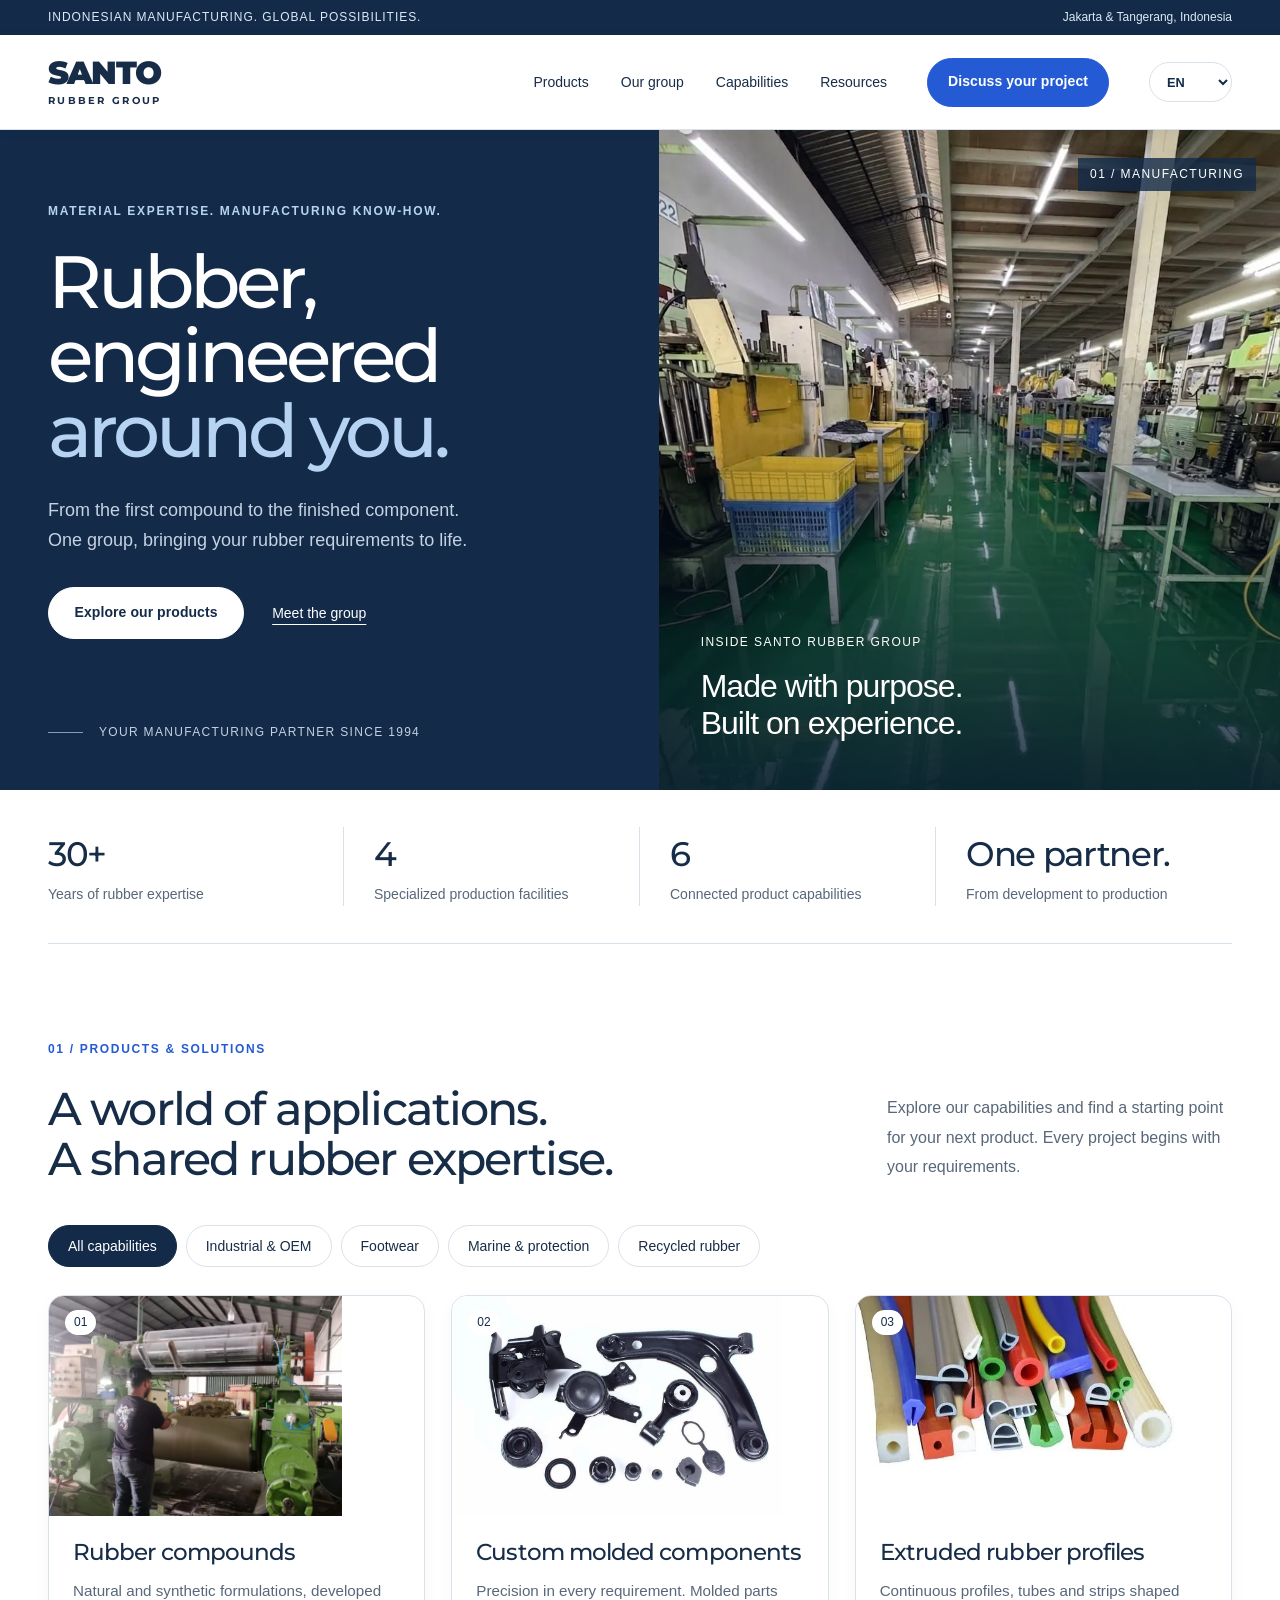
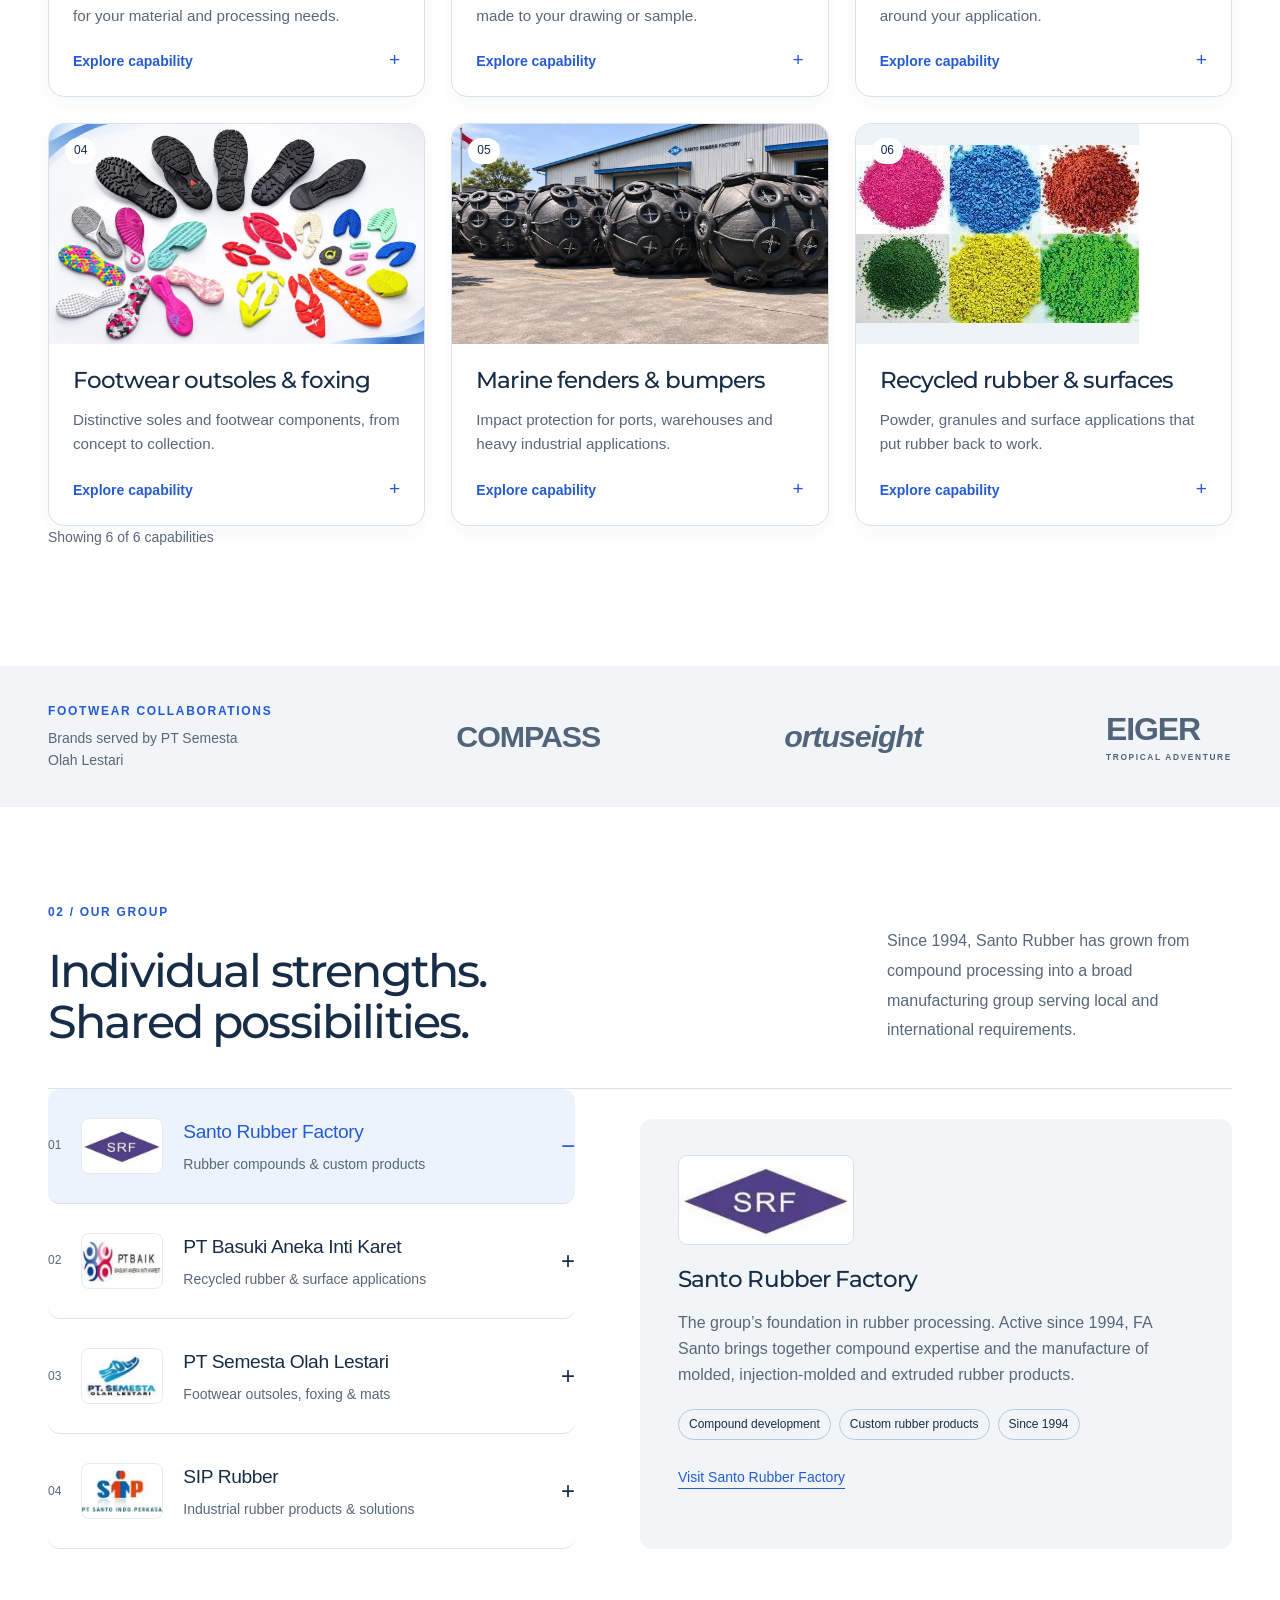
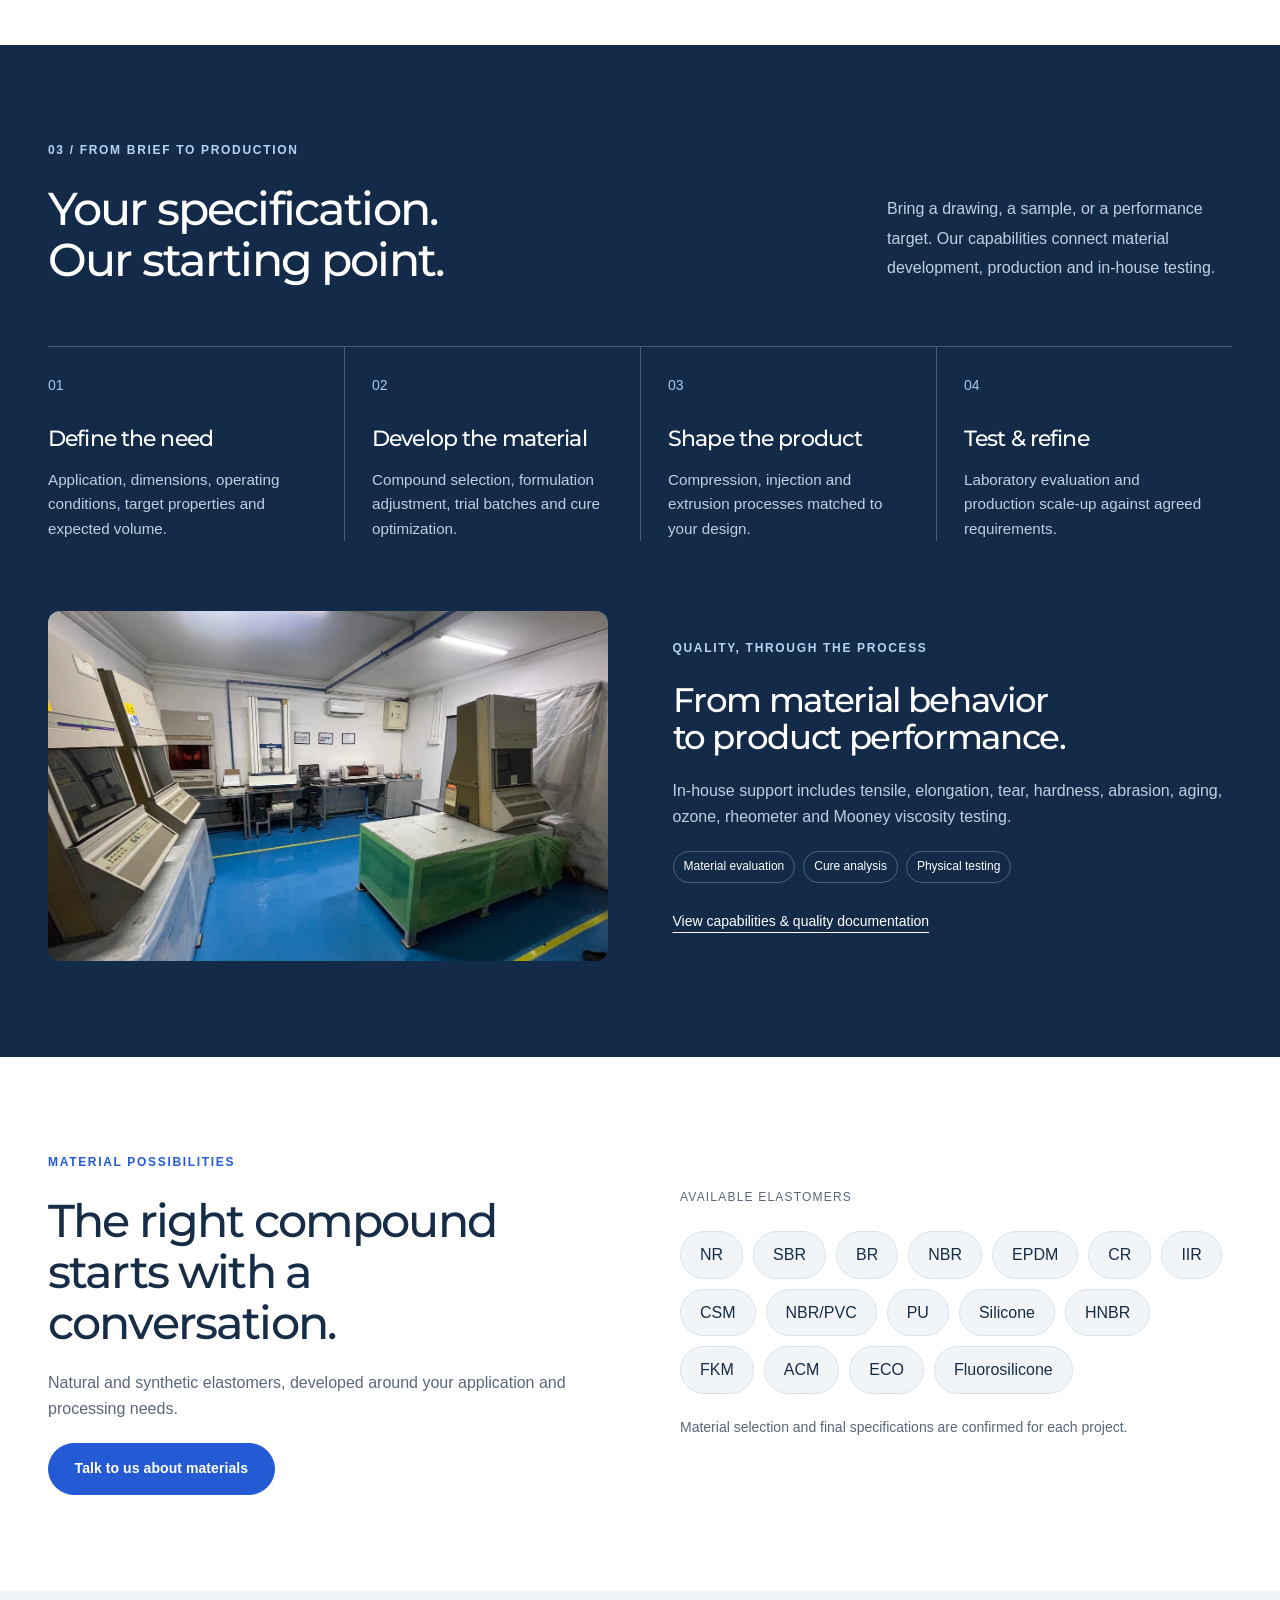
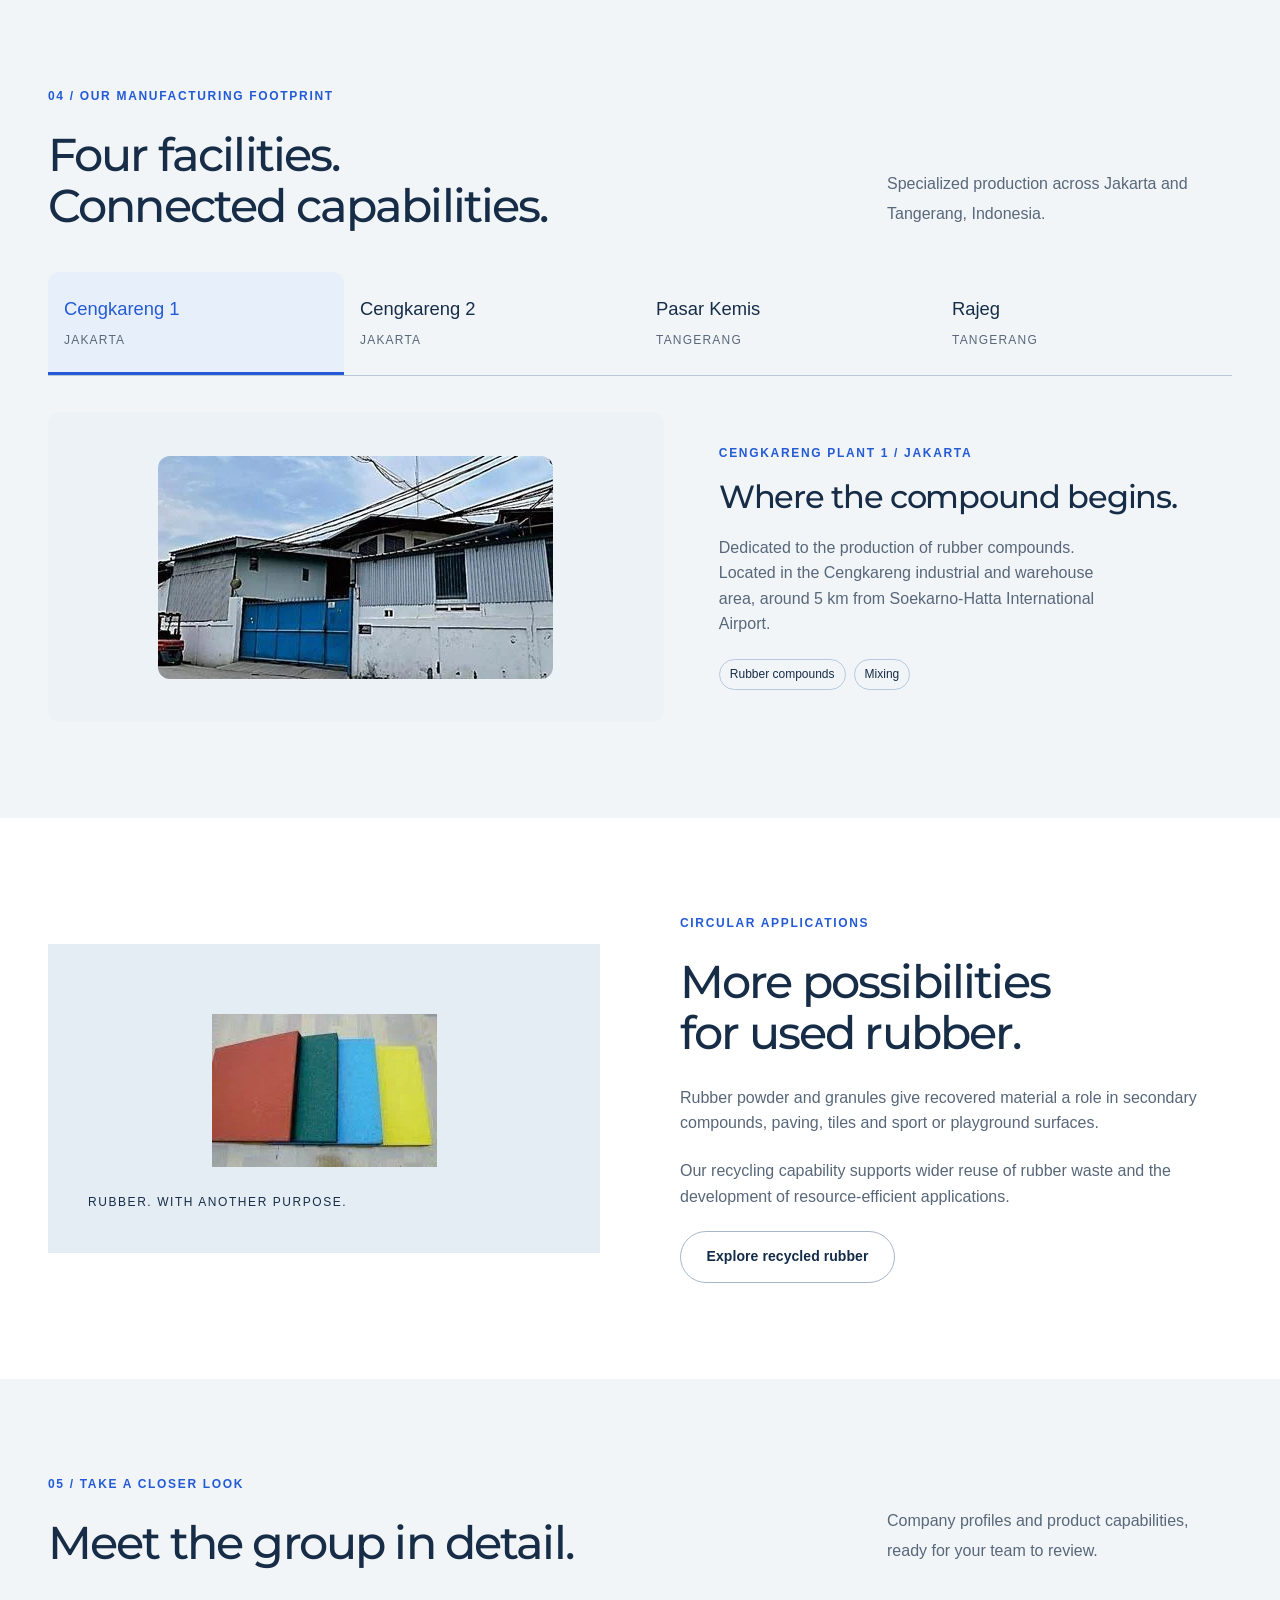
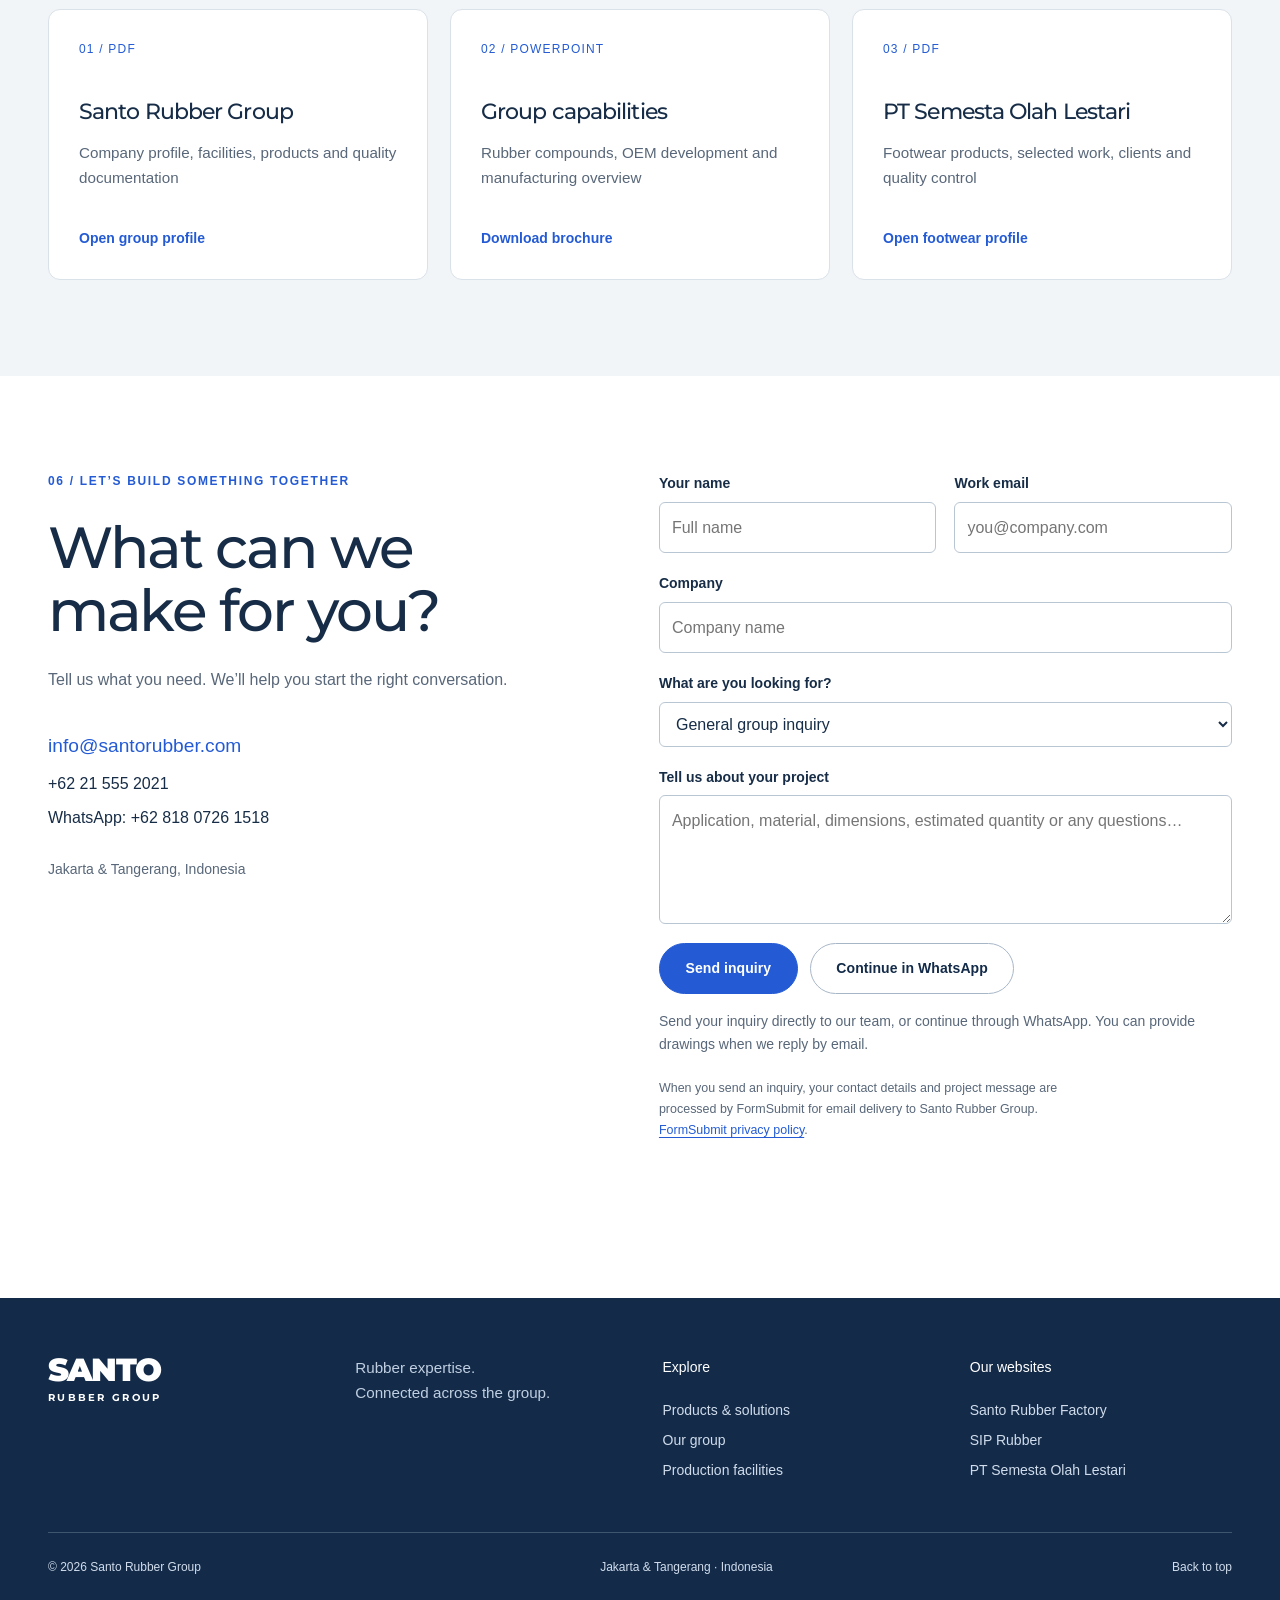
==== commit 14438422: "Refresh rounded button stylesheet in index.html" ====
--- a/index.html
+++ b/index.html
@@ -31,7 +31,7 @@
 <script type="application/ld+json">{"@context":"https://schema.org","@graph":[{"@type":"Organization","@id":"https://santorubber.com/#organization","name":"Santo Rubber Group","url":"https://santorubber.com/","email":"info@santorubber.com","description":"Indonesian rubber manufacturing group providing rubber compounds, industrial rubber components, footwear products and rubber recycling.","contactPoint":{"@type":"ContactPoint","contactType":"sales inquiries","email":"info@santorubber.com","availableLanguage":["English","Indonesian","Chinese"]}},{"@type":"WebSite","@id":"https://santorubber.com/#website","url":"https://santorubber.com/","name":"Santo Rubber Group","publisher":{"@id":"https://santorubber.com/#organization"},"inLanguage":["en","id","zh-Hans"]},{"@type":"WebPage","@id":"https://santorubber.com/#webpage","url":"https://santorubber.com/","name":"Santo Rubber Group | Industrial Rubber Manufacturer Indonesia","description":"Indonesian rubber manufacturing since 1994: compounds, custom molded and extruded parts, footwear outsoles, marine fenders, and recycled rubber.","isPartOf":{"@id":"https://santorubber.com/#website"},"about":{"@id":"https://santorubber.com/#organization"},"inLanguage":"en"}]}</script>
 <meta name="theme-color" content="#132b49">
 <link rel="icon" type="image/svg+xml" href="data:image/svg+xml,%3Csvg xmlns='http://www.w3.org/2000/svg' viewBox='0 0 32 32'%3E%3Crect width='32' height='32' rx='5' fill='%23132b49'/%3E%3Ctext x='16' y='24' text-anchor='middle' font-family='Arial' font-size='24' font-weight='bold' fill='white'%3ES%3C/text%3E%3C/svg%3E">
-<link rel="stylesheet" href="/styles.css?v=20261113-inquiry-seo"><script src="/i18n.js" defer></script><script src="/app.js?v=20261113-inquiry-seo" defer></script>
+<link rel="stylesheet" href="/styles.css?v=20261115-rounded-controls"><script src="/i18n.js" defer></script><script src="/app.js?v=20261113-inquiry-seo" defer></script>
 </head>
 <body>
 <a class="skip" href="#main">Skip to content</a>
--- a/styles.css
+++ b/styles.css
@@ -199,3 +199,111 @@
   }
   .facility-panel .facility-photo-frame{height:245px}
 }
+
+
+/* Direct inquiry form: accessible sending state, privacy disclosure and fallback. */
+.form-trap{position:absolute!important;left:-10000px!important;top:auto!important;width:1px!important;height:1px!important;overflow:hidden!important;opacity:0!important;pointer-events:none!important}
+.inquiry-notice,.inquiry-privacy{line-height:1.65}
+.inquiry-privacy{font-size:.78rem;color:var(--muted);max-width:60ch}
+.inquiry-privacy a{color:var(--blue);text-decoration:underline;text-underline-offset:3px}
+.inquiry-fallback-actions{display:flex;align-items:center;gap:22px;flex-wrap:wrap;margin:14px 0}
+#email-fallback{border-top:1px solid var(--line);padding-top:12px}
+#inquiry-status{min-height:1.3em;line-height:1.6;overflow-wrap:anywhere}
+#inquiry-form button[aria-busy="true"]{cursor:wait;opacity:.7}
+#inquiry-form button:disabled{pointer-events:none}
+@media(max-width:540px){
+ .form-actions{gap:10px}
+ .form-actions .button{width:100%;text-align:center}
+ .inquiry-fallback-actions{gap:14px}
+}
+
+
+/* Shared shape system — maintain the same rounded controls in every locale and viewport.
+   Pills are reserved for actions / chips; content cards and form fields retain softer corners. */
+:root{
+  --button-radius:999px;
+  --control-radius:12px;
+  --interactive-card-radius:16px;
+}
+.button,
+.filters button,
+.language-switcher select{
+  border-radius:var(--button-radius);
+}
+.button{
+  padding-inline:clamp(18px,2vw,26px);
+  text-align:center;
+  white-space:normal;
+}
+.filters button{
+  min-height:42px;
+  display:inline-flex;
+  align-items:center;
+  justify-content:center;
+  line-height:1.3;
+}
+.language-switcher select{
+  min-height:40px;
+  padding-left:13px;
+  padding-right:22px;
+}
+.menu,
+.dialog-close{
+  border-radius:50%;
+  display:flex;
+  align-items:center;
+  justify-content:center;
+}
+.menu{
+  display:none;
+  flex:0 0 44px;
+  width:44px;
+  height:44px;
+  min-width:44px;
+  padding:0;
+  color:var(--navy);
+}
+.dialog-close{overflow:hidden;}
+.menu:hover,.dialog-close:hover{background:#e9f0fa}
+.product{border-radius:var(--interactive-card-radius)}
+dialog{border-radius:var(--interactive-card-radius);overflow:auto}
+.product-gallery img{border-radius:var(--control-radius)}
+.company-list button{
+  border-radius:var(--control-radius);
+  transition:background-color .18s ease,color .18s ease;
+}
+.company-list button:hover{background:#f2f6fc}
+.company-list button[aria-selected="true"]{background:#edf3fc}
+.facility-tabs button{
+  border-radius:var(--control-radius) var(--control-radius) 0 0;
+  transition:background-color .18s ease,color .18s ease;
+}
+.facility-tabs button:hover{background:#edf3fa}
+.facility-tabs button[aria-selected="true"]{background:#e7effb}
+.pill-row span,.material-tags span,.product-num{border-radius:var(--button-radius)}
+input,select,textarea{border-radius:var(--control-radius)}
+.inquiry-fallback-actions .text-link{
+  display:inline-flex;
+  align-items:center;
+  justify-content:center;
+  min-height:40px;
+  padding:8px 16px;
+  text-align:center;
+  text-decoration:none;
+  border:1px solid #9ab0c8;
+  border-radius:var(--button-radius);
+  background:white;
+  transition:background-color .18s ease;
+}
+.inquiry-fallback-actions .text-link:hover{background:#edf3fb}
+@media(max-width:1050px){
+  .menu{display:flex}
+}
+@media(max-width:600px){
+  .button{min-height:44px}
+  .language-switcher select{min-height:38px}
+  .menu{flex-basis:42px;width:42px;height:42px;min-width:42px}
+}
+@media(prefers-reduced-motion:reduce){
+  .company-list button,.facility-tabs button,.inquiry-fallback-actions .text-link{transition:none}
+}
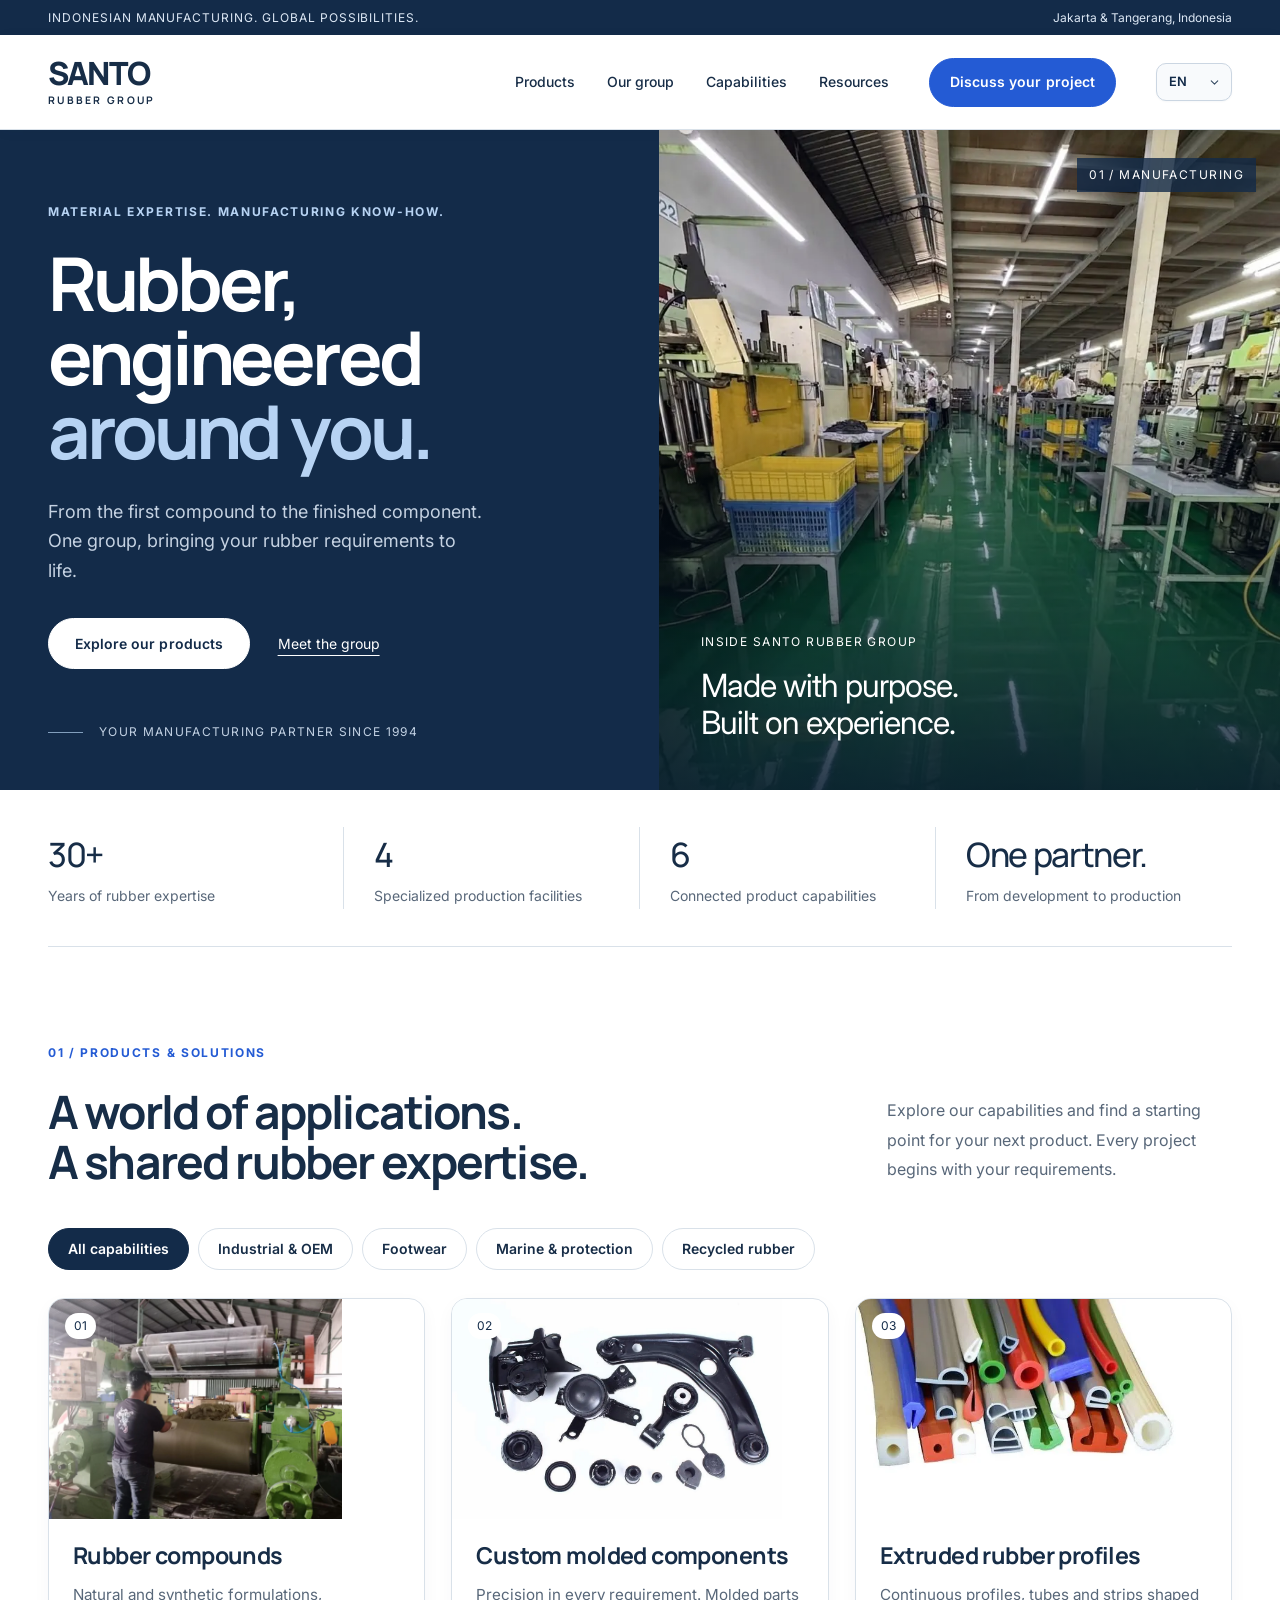
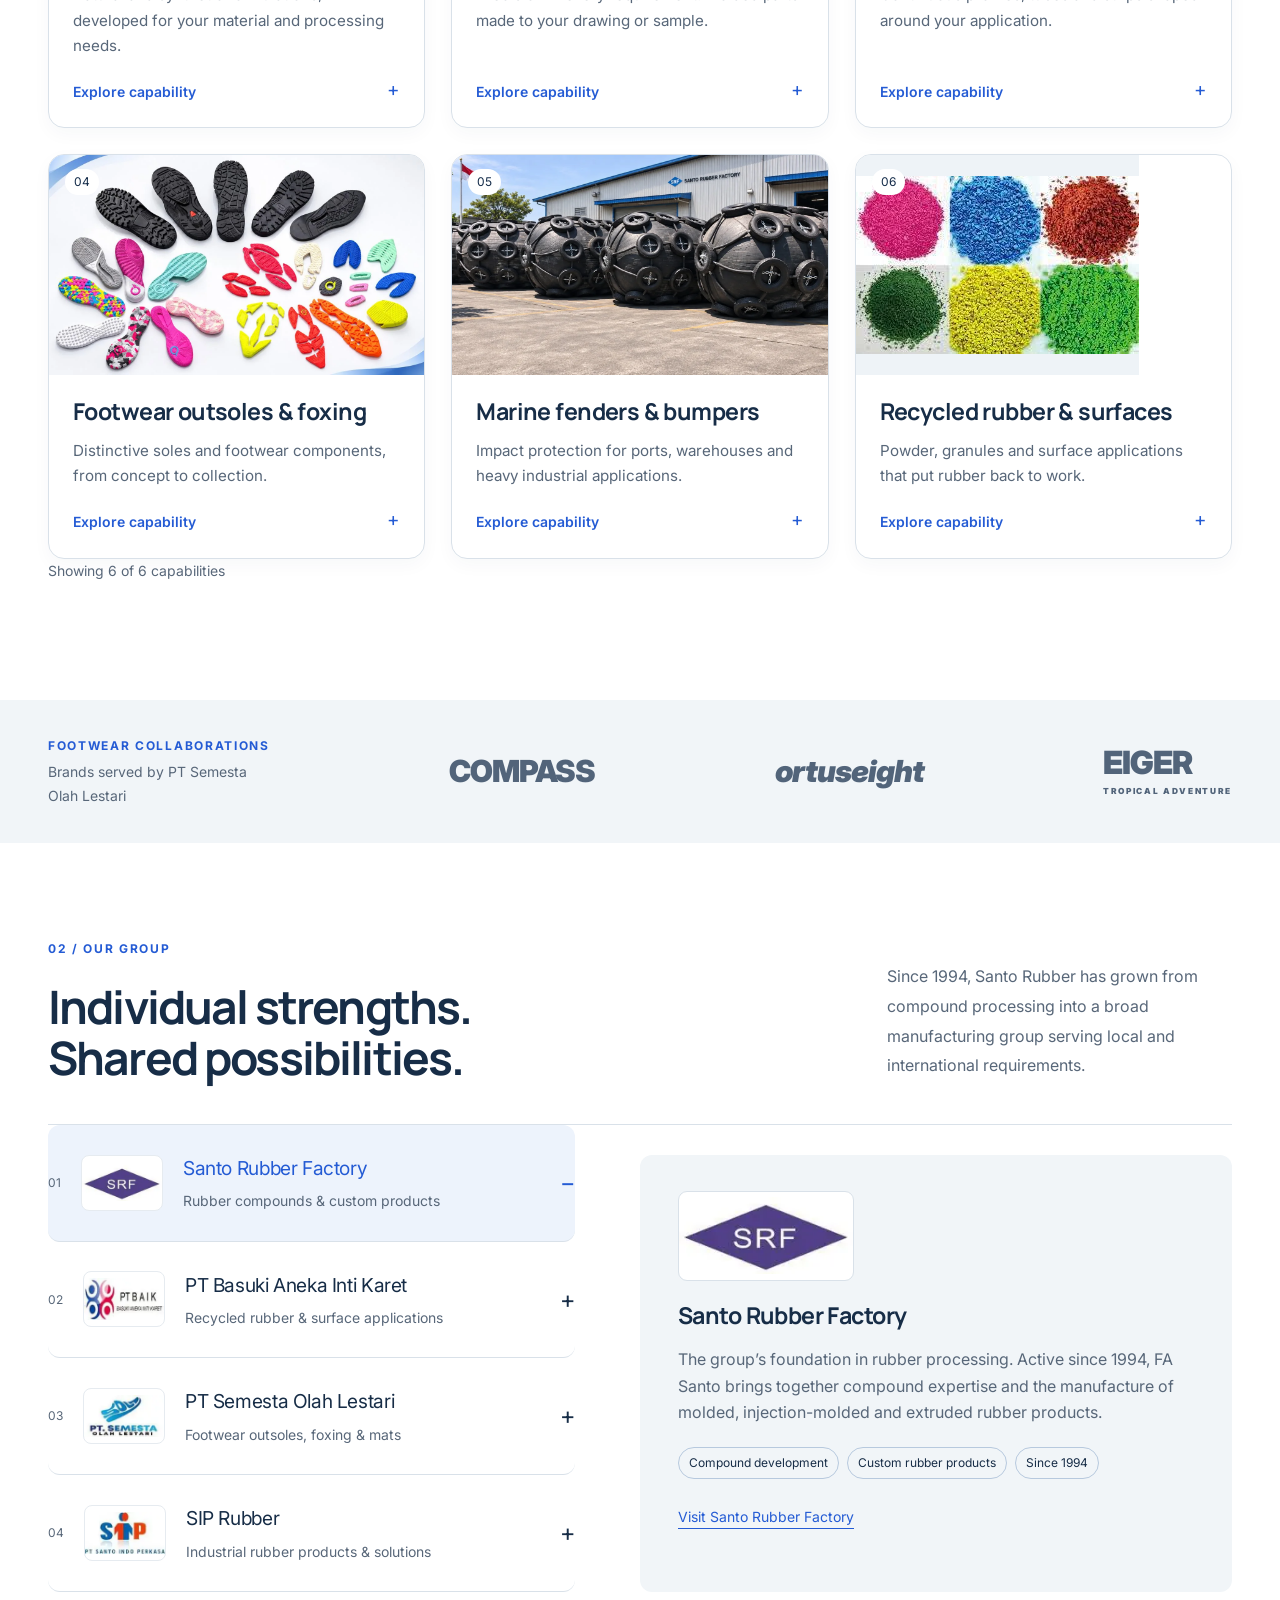
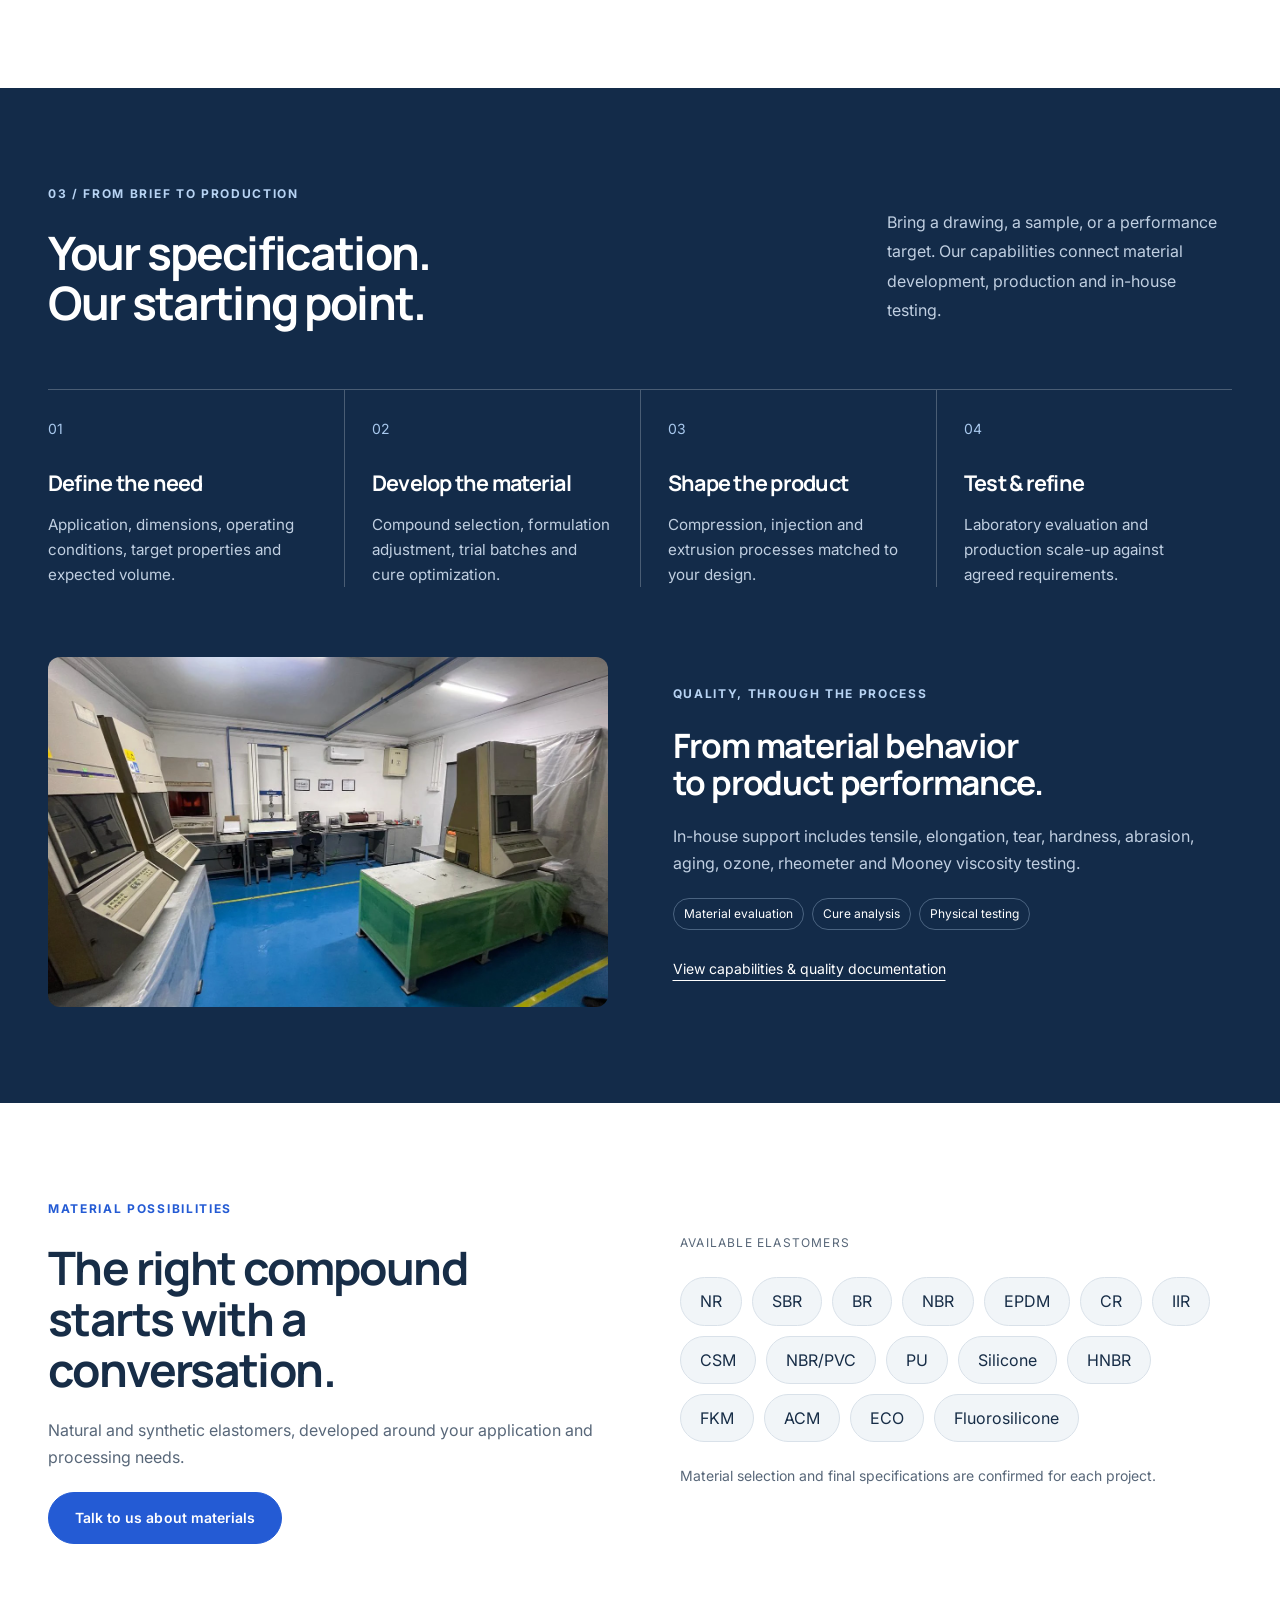
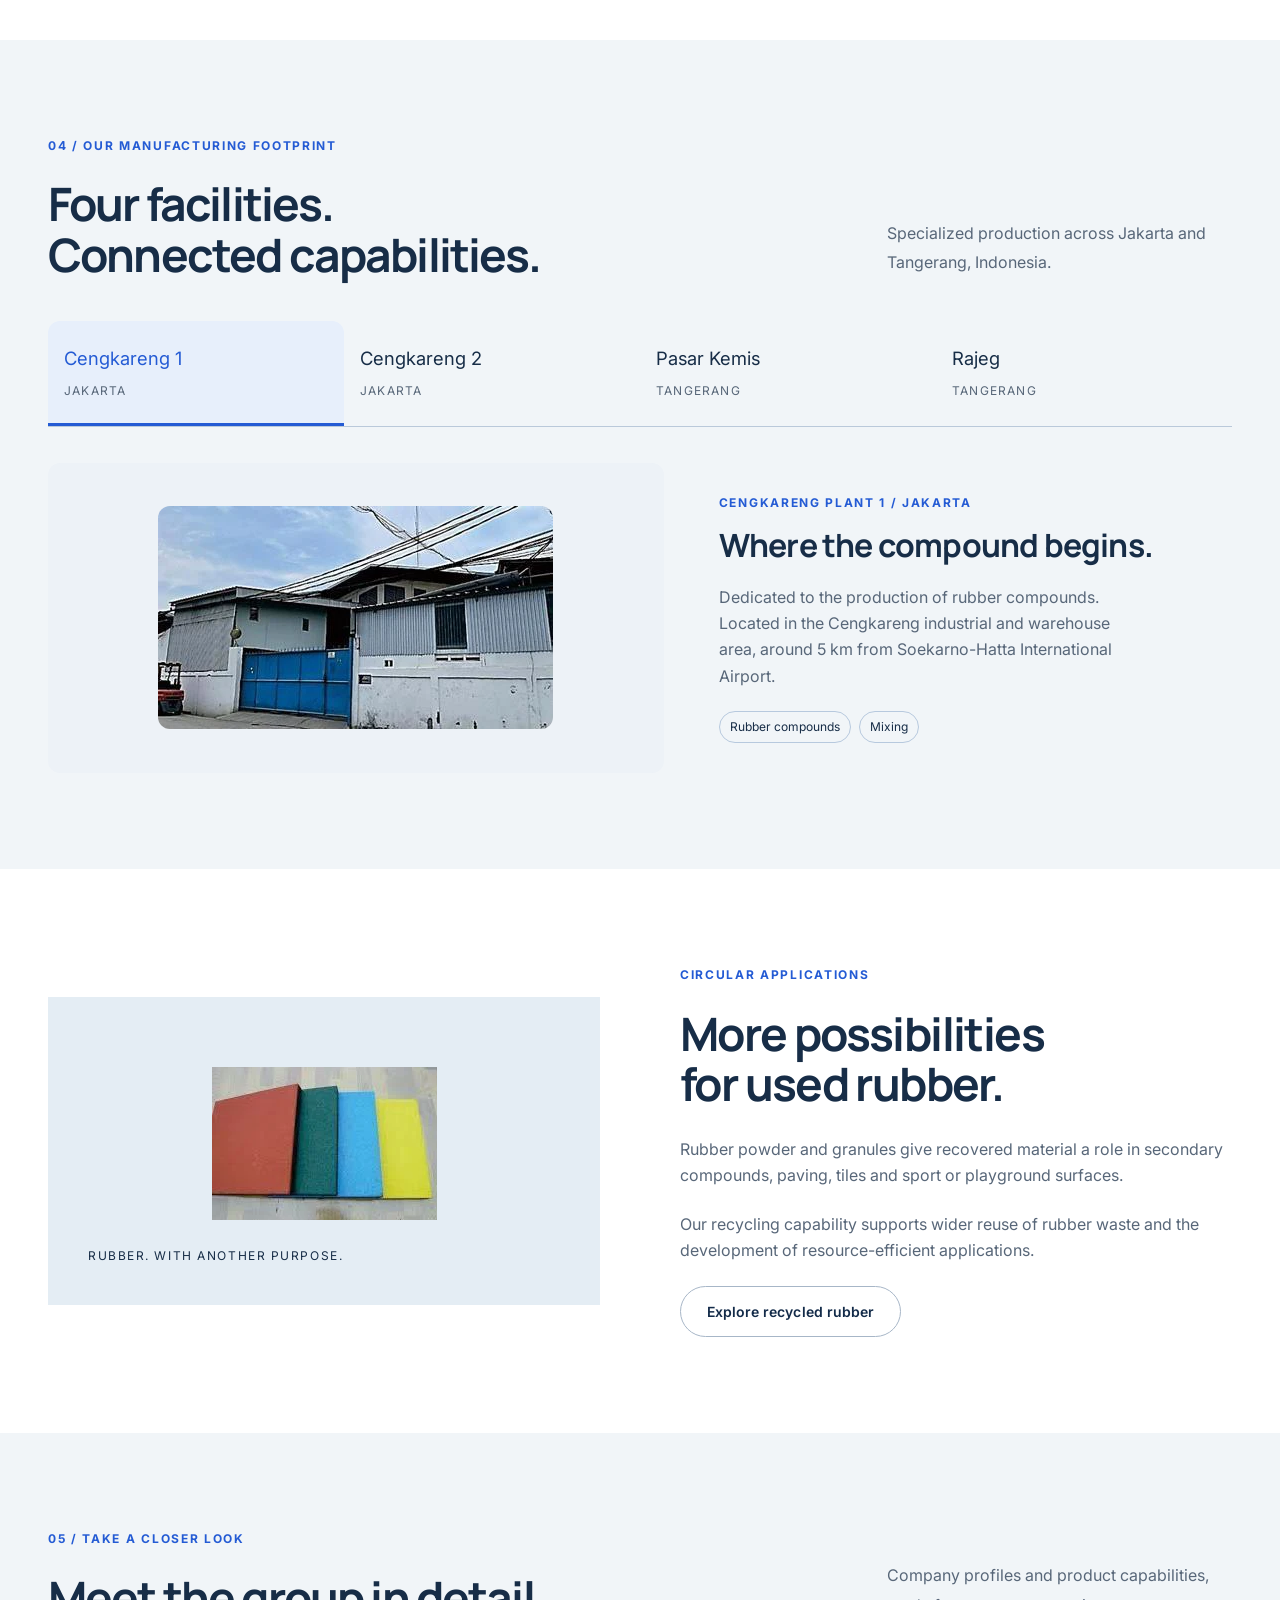
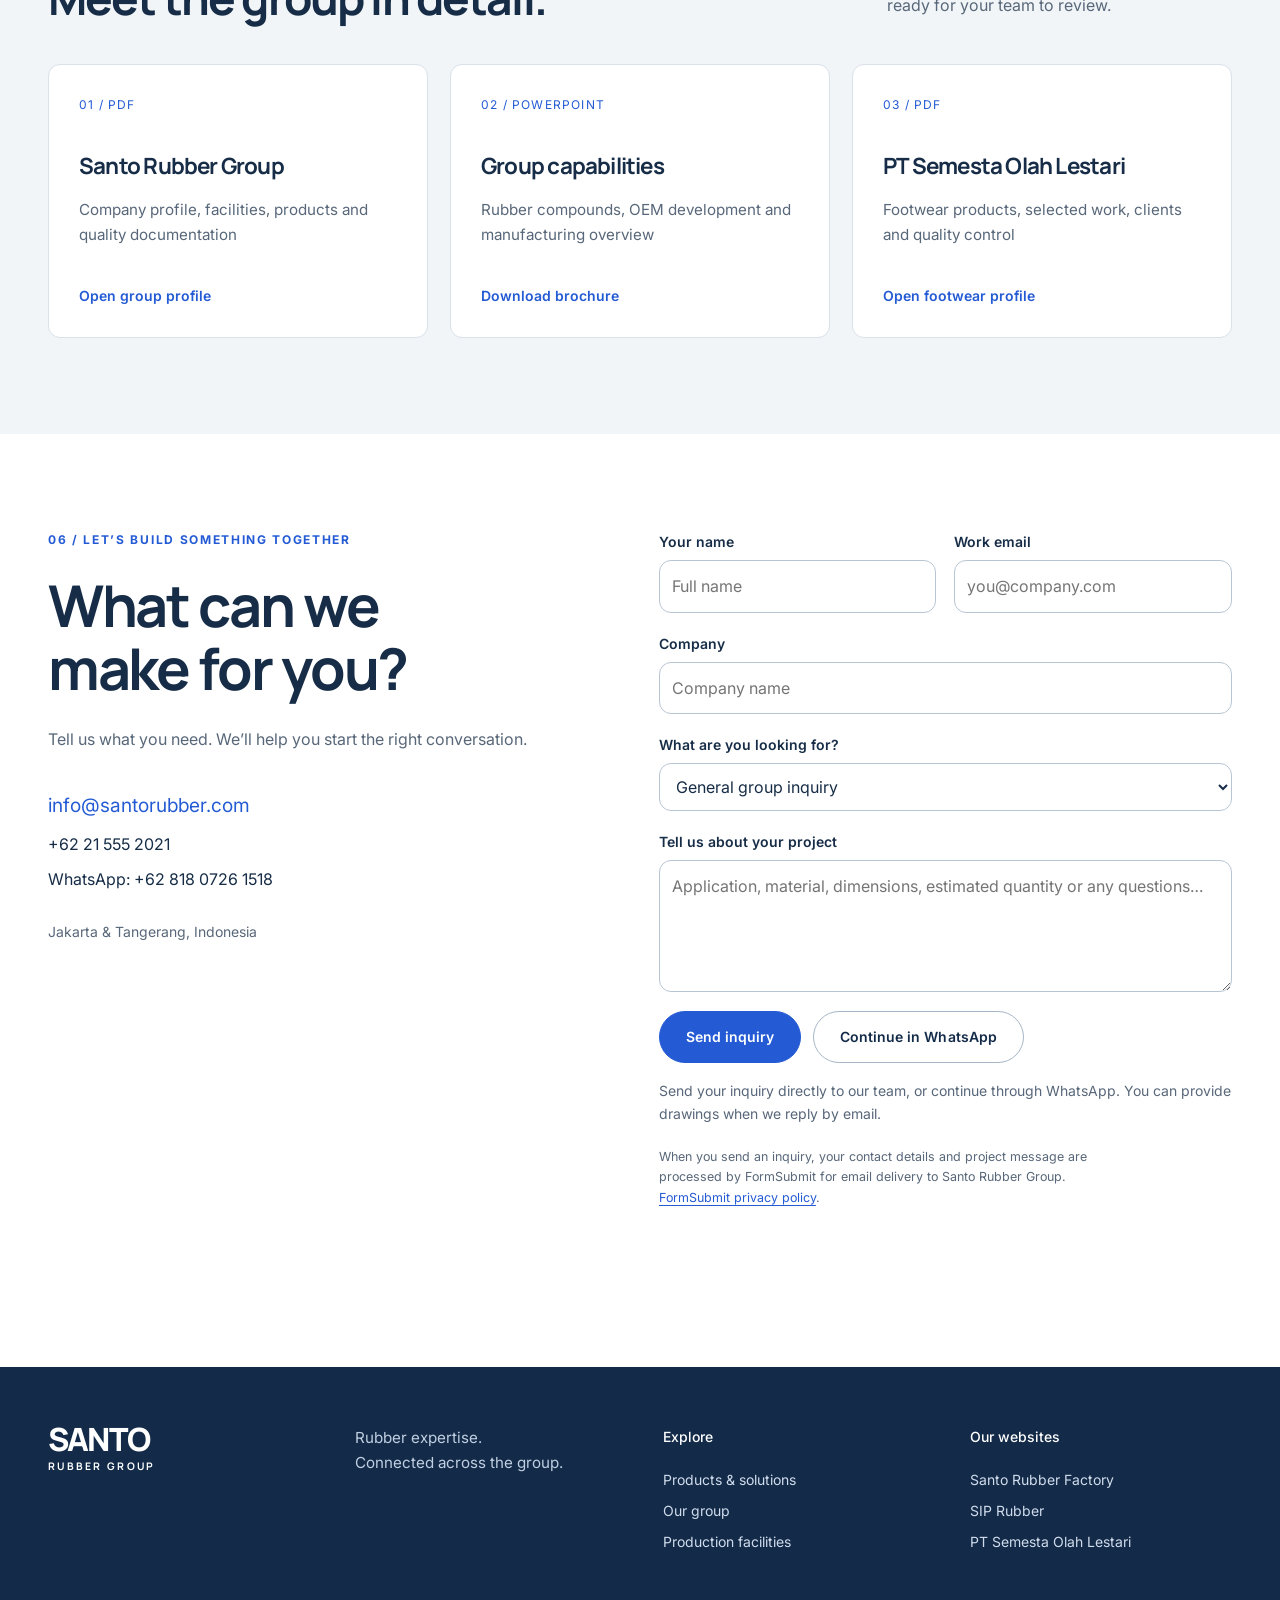
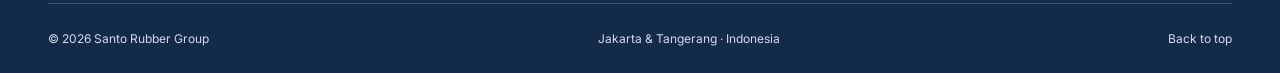
==== commit 5dcb5dfb: "Load refreshed typography and compact language selector on index.html" ====
--- a/index.html
+++ b/index.html
@@ -31,7 +31,7 @@
 <script type="application/ld+json">{"@context":"https://schema.org","@graph":[{"@type":"Organization","@id":"https://santorubber.com/#organization","name":"Santo Rubber Group","url":"https://santorubber.com/","email":"info@santorubber.com","description":"Indonesian rubber manufacturing group providing rubber compounds, industrial rubber components, footwear products and rubber recycling.","contactPoint":{"@type":"ContactPoint","contactType":"sales inquiries","email":"info@santorubber.com","availableLanguage":["English","Indonesian","Chinese"]}},{"@type":"WebSite","@id":"https://santorubber.com/#website","url":"https://santorubber.com/","name":"Santo Rubber Group","publisher":{"@id":"https://santorubber.com/#organization"},"inLanguage":["en","id","zh-Hans"]},{"@type":"WebPage","@id":"https://santorubber.com/#webpage","url":"https://santorubber.com/","name":"Santo Rubber Group | Industrial Rubber Manufacturer Indonesia","description":"Indonesian rubber manufacturing since 1994: compounds, custom molded and extruded parts, footwear outsoles, marine fenders, and recycled rubber.","isPartOf":{"@id":"https://santorubber.com/#website"},"about":{"@id":"https://santorubber.com/#organization"},"inLanguage":"en"}]}</script>
 <meta name="theme-color" content="#132b49">
 <link rel="icon" type="image/svg+xml" href="data:image/svg+xml,%3Csvg xmlns='http://www.w3.org/2000/svg' viewBox='0 0 32 32'%3E%3Crect width='32' height='32' rx='5' fill='%23132b49'/%3E%3Ctext x='16' y='24' text-anchor='middle' font-family='Arial' font-size='24' font-weight='bold' fill='white'%3ES%3C/text%3E%3C/svg%3E">
-<link rel="stylesheet" href="/styles.css?v=20261115-rounded-controls"><script src="/i18n.js" defer></script><script src="/app.js?v=20261113-inquiry-seo" defer></script>
+<link rel="stylesheet" href="/styles.css?v=20261115-font-nav"><script src="/i18n.js" defer></script><script src="/app.js?v=20261113-inquiry-seo" defer></script>
 </head>
 <body>
 <a class="skip" href="#main">Skip to content</a>
--- a/styles.css
+++ b/styles.css
@@ -1,9 +1,9 @@
 
 /* Corporate typography and spacing refresh — shared by EN / ID / ZH. */
-@import url('https://fonts.googleapis.com/css2?family=Montserrat:wght@400;500;600;700;800&family=Poppins:wght@400;500;600&display=swap');
+@import url('https://fonts.googleapis.com/css2?family=Inter:wght@400;500;600;700&family=Manrope:wght@500;600;700;800&display=swap');
 :root{--radius:12px;--surface-shadow:0 14px 36px rgba(19,43,73,.07)}
-body{font-family:'Poppins',Arial,'Noto Sans SC','Microsoft YaHei',sans-serif;font-size:15px;line-height:1.7}
-h1,h2,h3,.wordmark,.facts b{font-family:'Montserrat','Noto Sans SC','Microsoft YaHei',Arial,sans-serif}
+body{font-family:'Inter','Noto Sans SC','PingFang SC','Microsoft YaHei',system-ui,sans-serif;font-size:16px;line-height:1.65}
+h1,h2,h3,.wordmark,.facts b{font-family:'Manrope','Noto Sans SC','PingFang SC','Microsoft YaHei',system-ui,sans-serif}
 h1,h2,h3{font-weight:600;letter-spacing:-.035em}
 html[lang="zh-Hans"] h1,html[lang="zh-Hans"] h2,html[lang="zh-Hans"] h3{letter-spacing:-.015em}
 .section{padding-top:104px;padding-bottom:104px}
@@ -28,7 +28,7 @@
 @media(max-width:800px){.hero h1{font-size:clamp(2.8rem,7.6vw,4.8rem)}.section-heading{gap:26px}.product-image{height:225px}}
 @media(max-width:540px){.section{padding-top:56px;padding-bottom:56px}.section-heading{margin-bottom:30px}.hero h1{font-size:clamp(2.6rem,11vw,3.9rem)}.product-copy{padding:22px}.product-image{height:230px}}
 
-:root{--navy:#132b49;--ink:#172d47;--blue:#245bd4;--muted:#586779;--line:#d9e1e9;--pale:#f1f5f8;--white:#fff;--accent:#b7d3f3}*{box-sizing:border-box}html{scroll-behavior:smooth;scroll-padding-top:95px}body{margin:0;color:var(--ink);font-family:Arial,Helvetica,sans-serif;font-size:16px;line-height:1.6}button,input,select,textarea{font:inherit}a{color:inherit;text-decoration:none}button,a,input,select,textarea{-webkit-tap-highlight-color:transparent}button{cursor:pointer}button:focus-visible,a:focus-visible,input:focus-visible,select:focus-visible,textarea:focus-visible,[tabindex]:focus-visible{outline:3px solid #568fec;outline-offset:5px}button{color:inherit}img{display:block;width:100%;object-fit:cover}p{color:var(--muted);margin:0 0 22px}h1,h2,h3{line-height:1.1;letter-spacing:-.04em;margin:0;font-weight:500}h2{font-size:clamp(2.2rem,3.6vw,3.5rem)}h3{font-size:1.45rem}section[id]{scroll-margin-top:25px}.wrap{width:min(1280px,calc(100% - 96px));margin:auto}.section{padding-top:96px;padding-bottom:96px}.eyebrow{font-size:.75rem;letter-spacing:.14em;font-weight:700;margin-bottom:24px;color:var(--blue)}.eyebrow.light{color:var(--accent)}.small{font-size:.875rem}.topline{background:var(--navy);color:#dde8f5;font-size:.75rem;letter-spacing:.08em}.topline .wrap{height:35px;display:flex;justify-content:space-between;align-items:center}.topline a{letter-spacing:0}header{position:sticky;top:0;z-index:20;background:#fff;border-bottom:1px solid var(--line)}.nav{height:94px;display:flex;align-items:center;gap:40px}.wordmark{font-size:2rem;font-weight:900;line-height:.9;letter-spacing:-.055em;display:block;flex-shrink:0}.wordmark span{display:block;font-size:.65rem;letter-spacing:.22em;font-weight:700;margin-top:8px}.nav nav{display:flex;gap:32px;margin-left:auto;font-size:.875rem}.nav nav a:hover{color:var(--blue)}.button{background:var(--blue);color:white;padding:15px 24px;border:1px solid var(--blue);font-size:.875rem;font-weight:600;display:inline-flex;align-items:center;justify-content:center;line-height:1.4;min-height:49px;transition:background .2s,transform .2s}.button:hover{background:#1948ad;border-color:#1948ad;transform:translateY(-2px)}.button.compact{padding:13px 20px}.button.white{background:#fff;color:var(--navy);border-color:#fff}.button.white:hover{background:#e6edf5}.button.outline{background:transparent;color:var(--navy);border:1px solid #a7b6c7}.button.outline:hover{background:#e5edf6}.menu{display:none;background:transparent;border:0;font-size:1.6rem}.hero{display:grid;grid-template-columns:1.06fr 1fr;background:var(--navy);color:white;min-height:660px}.hero-copy{padding:72px 60px 48px max(48px,calc((100vw - 1280px)/2));display:flex;flex-direction:column;align-items:flex-start}.hero h1{font-size:clamp(3.5rem,5.8vw,6rem);line-height:1;letter-spacing:-.055em}.hero h1 em{font-style:normal;color:var(--accent)}.hero p{font-size:1.125rem;color:#c5d2e2;max-width:440px;margin:28px 0 32px;line-height:1.65}.actions{display:flex;gap:28px;align-items:center}.text-link{color:inherit;font-size:.875rem;text-decoration:underline;text-underline-offset:6px;background:none;border:0;padding:0;display:inline-block}.hero-note{font-size:.75rem;letter-spacing:.11em;color:#c2d1e3;margin-top:auto;padding-top:48px;display:flex;align-items:center;gap:16px}.line{height:1px;background:#829fbd;width:35px}.hero-visual{position:relative;overflow:hidden}.hero-visual>img{height:100%;position:absolute;object-position:center 60%}.hero-visual:after{content:"";position:absolute;inset:0;background:linear-gradient(0deg,rgba(7,25,45,.85),transparent 65%)}.photo-caption{position:absolute;bottom:48px;left:42px;z-index:1}.photo-caption span{font-size:.75rem;letter-spacing:.12em}.photo-caption b{font-size:2rem;line-height:1.15;display:block;margin-top:15px;font-weight:400;letter-spacing:-.03em}.photo-index{position:absolute;right:24px;top:28px;z-index:1;color:white;font-size:.75rem;letter-spacing:.12em;background:#132b49c9;padding:7px 12px}.facts{display:grid;grid-template-columns:repeat(4,1fr);padding:37px 0;border-bottom:1px solid var(--line)}.facts>div{padding:0 30px;border-right:1px solid var(--line)}.facts>div:first-child{padding-left:0}.facts>div:last-child{border:0}.facts b{font-size:2.1rem;font-weight:500;letter-spacing:-.04em;display:block}.facts span{font-size:.875rem;color:var(--muted)}.section-heading{display:flex;justify-content:space-between;gap:60px;align-items:flex-end;margin-bottom:40px}.section-heading>p{max-width:345px;margin:0 0 3px}.filters{display:flex;gap:9px;flex-wrap:wrap;margin:35px 0 28px}.filters button{background:white;padding:10px 19px;border:1px solid var(--line);border-radius:30px;font-size:.875rem}.filters button:hover{border-color:var(--blue)}.filters button.active{background:var(--navy);color:white;border-color:var(--navy)}.products-grid{display:grid;grid-template-columns:repeat(3,1fr);gap:26px}.product{display:flex;flex-direction:column;text-align:left;border:1px solid var(--line);padding:0;background:#fff;transition:box-shadow .2s,transform .2s;overflow:hidden}.product:hover{box-shadow:0 12px 35px #1a345316;transform:translateY(-4px)}.product-image{height:220px;background:#e8edf1;overflow:hidden;position:relative}.product-image img{height:100%;transition:transform .5s}.product:hover img{transform:scale(1.035)}.product-num{position:absolute;top:14px;left:16px;background:#fff;color:var(--navy);font-size:.75rem;padding:3px 9px}.product-copy{padding:24px;flex:1;display:flex;flex-direction:column}.product h3{margin-bottom:14px;font-size:1.45rem}.product p{font-size:.95rem;margin-bottom:22px}.product-more{font-size:.875rem;color:var(--blue);margin-top:auto;font-weight:600;display:flex;justify-content:space-between}.product-more b{font-size:1.2rem;font-weight:400;line-height:1}.clients{background:var(--pale);padding:36px 0}.client-row{display:flex;align-items:center;justify-content:space-between;gap:40px}.client-row .eyebrow{margin-bottom:5px}.client-row p{font-size:.875rem;margin:0;max-width:220px}.brand-name{font-weight:900;letter-spacing:-.035em;font-size:1.9rem;color:#52647a}.ortus{font-style:italic}.eiger{font-size:2rem;line-height:1}.eiger span{display:block;font-size:.52rem;letter-spacing:.2em;margin-top:8px}.company-layout{display:grid;grid-template-columns:1fr 1fr;border-top:1px solid var(--line)}.company-list{padding-right:65px}.company-list button{width:100%;display:flex;align-items:center;text-align:left;padding:28px 0;border:0;border-bottom:1px solid var(--line);background:white;gap:20px}.company-list button>span{font-size:.75rem;color:var(--muted)}.company-list button>div{font-size:1.2rem;letter-spacing:-.02em}.company-list button small{display:block;font-size:.875rem;color:var(--muted);letter-spacing:0;margin-top:5px}.company-list button>b{margin-left:auto;font-size:1.5rem;font-weight:400}.company-list button[aria-selected=true]{color:var(--blue)}.company-panel{background:var(--pale);padding:36px 38px;margin-top:30px}.company-panel .company-abbr{color:var(--blue);font-size:3rem;font-weight:700;letter-spacing:-.055em;line-height:1.1}.company-panel h3{margin-top:24px}.company-panel p{margin-top:18px}.company-panel .pill-row{margin-bottom:24px}.pill-row{display:flex;gap:8px;flex-wrap:wrap}.pill-row span{font-size:.75rem;border:1px solid #b7c9de;padding:5px 10px}.capabilities{background:var(--navy);color:white}.capabilities p{color:#c0cfe1}.process{display:grid;grid-template-columns:repeat(4,1fr);margin-top:60px;margin-bottom:70px;border-top:1px solid #4a5d74}.process article{padding:25px 27px 0 0}.process article+article{padding-left:27px;border-left:1px solid #4a5d74}.process span{font-size:.875rem;color:#a8c8ed}.process h3{margin:30px 0 17px;font-size:1.35rem}.process p{font-size:.95rem;margin:0}.quality-grid{display:grid;grid-template-columns:1fr 1fr;gap:65px;align-items:center}.quality-grid img{height:350px}.quality-grid h3{font-size:2.1rem;margin-bottom:22px}.quality-grid .pill-row{margin-bottom:25px}.quality-grid .pill-row span{border-color:#4a6380}.material-layout{display:grid;grid-template-columns:1fr 1fr;gap:80px;align-items:center}.material-layout p{margin-top:22px}.material-label{font-size:.75rem;letter-spacing:.1em;color:var(--muted);margin-bottom:24px}.material-tags{display:flex;gap:10px;flex-wrap:wrap}.material-tags span{padding:10px 19px;border:1px solid var(--line);font-size:1rem;background:var(--pale)}.facilities{background:var(--pale)}.facility-tabs{display:grid;grid-template-columns:repeat(4,1fr);border-bottom:1px solid #bac9da}.facility-tabs button{text-align:left;background:transparent;border:0;border-bottom:3px solid transparent;padding:22px 16px;font-size:1.15rem}.facility-tabs button span{display:block;font-size:.75rem;letter-spacing:.1em;color:var(--muted);margin-top:8px}.facility-tabs button[aria-selected=true]{border-color:var(--blue);color:var(--blue)}.facility-panel{display:grid;grid-template-columns:1.2fr 1fr;gap:55px;padding-top:36px;align-items:center}.facility-panel img{height:310px}.facility-panel h3{font-size:2rem;margin-bottom:20px}.facility-panel .eyebrow{margin-bottom:16px}.facility-panel p{max-width:410px}.circular{display:grid;grid-template-columns:1fr 1fr;gap:80px;align-items:center}.circular-photo{background:#e4edf4;position:relative;padding:40px}.circular-photo img{height:310px;object-fit:contain;mix-blend-mode:multiply}.circular-photo span{display:block;font-size:.75rem;letter-spacing:.13em;margin-top:26px}.circular h2{margin-bottom:26px}.resources{background:var(--pale)}.resource-grid{display:grid;grid-template-columns:repeat(3,1fr);gap:22px}.resource-grid a{padding:30px;background:white;border:1px solid var(--line);display:flex;flex-direction:column;transition:border .2s}.resource-grid a:hover{border-color:var(--blue)}.resource-grid a>span{font-size:.75rem;color:var(--blue);letter-spacing:.1em;margin-bottom:40px}.resource-grid h3{font-size:1.4rem;margin-bottom:18px}.resource-grid p{font-size:.95rem}.resource-grid b{font-size:.875rem;font-weight:600;color:var(--blue);margin-top:auto;padding-top:15px}.contact{display:grid;grid-template-columns:1fr 1.1fr;gap:90px}.contact h2{font-size:clamp(2.5rem,4.5vw,4.5rem);margin-bottom:25px}.contact-details{display:flex;flex-direction:column;gap:9px;margin-top:38px}.contact-details>a:first-child{font-size:1.2rem;color:var(--blue)}.contact-details>span{margin-top:18px;color:var(--muted);font-size:.875rem}form label{display:block;font-size:.875rem;font-weight:600;margin-bottom:19px}.form-row{display:grid;grid-template-columns:1fr 1fr;gap:18px}input,select,textarea{display:block;width:100%;border:1px solid #b8c5d2;border-radius:0;background:white;padding:12px;margin-top:7px;font-size:1rem;color:var(--ink);font-weight:400;min-width:0}textarea{resize:vertical}.form-actions{display:flex;gap:12px;flex-wrap:wrap}form .small{margin-top:16px}.form-status{color:var(--blue);font-size:.875rem}.dark{color:var(--blue)}footer{background:var(--navy);color:#d0dcec;padding:58px 0 24px}.footer-main{display:grid;grid-template-columns:1fr 1fr 1fr 1fr;gap:45px}.footer-main .wordmark{color:white}.footer-main p{color:#c0cfe1;font-size:.95rem}.footer-main>div{display:flex;flex-direction:column;gap:8px;font-size:.875rem}.footer-main b{font-weight:500;color:white;margin-bottom:12px}.footer-main a:hover{color:white}.footer-bottom{display:flex;justify-content:space-between;margin-top:50px;padding-top:25px;border-top:1px solid #405670;font-size:.75rem}.skip{position:fixed;left:10px;top:-100px;background:#fff;z-index:100;padding:10px}.skip:focus{top:10px}dialog{width:min(850px,calc(100% - 32px));max-height:90vh;padding:0;border:0;color:var(--ink);box-shadow:0 25px 100px #0005}dialog::backdrop{background:#081b32b5;backdrop-filter:blur(3px)}.dialog-close{position:absolute;right:13px;top:13px;z-index:2;width:42px;height:42px;border:0;background:white;font-size:1.6rem;box-shadow:0 1px 8px #0002}.dialog-image{height:260px}.dialog-body{padding:35px}.dialog-body h2{font-size:2.4rem;margin:8px 0 20px}.dialog-body .eyebrow{margin-bottom:14px}.dialog-body h3{font-size:1.2rem;margin:25px 0 15px}.dialog-body .pill-row{margin-bottom:25px}.dialog-body .actions{flex-wrap:wrap}.dialog-body .pill-row span{font-size:.875rem}.dialog-body p{margin-bottom:18px}body:has(dialog[open]){overflow:hidden}[hidden]{display:none!important}
+:root{--navy:#132b49;--ink:#172d47;--blue:#245bd4;--muted:#586779;--line:#d9e1e9;--pale:#f1f5f8;--white:#fff;--accent:#b7d3f3}*{box-sizing:border-box}html{scroll-behavior:smooth;scroll-padding-top:95px}body{margin:0;color:var(--ink);font-family:'Inter','Noto Sans SC','PingFang SC','Microsoft YaHei',system-ui,sans-serif;font-size:16px;line-height:1.65}button,input,select,textarea{font:inherit}a{color:inherit;text-decoration:none}button,a,input,select,textarea{-webkit-tap-highlight-color:transparent}button{cursor:pointer}button:focus-visible,a:focus-visible,input:focus-visible,select:focus-visible,textarea:focus-visible,[tabindex]:focus-visible{outline:3px solid #568fec;outline-offset:5px}button{color:inherit}img{display:block;width:100%;object-fit:cover}p{color:var(--muted);margin:0 0 22px}h1,h2,h3{line-height:1.1;letter-spacing:-.04em;margin:0;font-weight:500}h2{font-size:clamp(2.2rem,3.6vw,3.5rem)}h3{font-size:1.45rem}section[id]{scroll-margin-top:25px}.wrap{width:min(1280px,calc(100% - 96px));margin:auto}.section{padding-top:96px;padding-bottom:96px}.eyebrow{font-size:.75rem;letter-spacing:.14em;font-weight:700;margin-bottom:24px;color:var(--blue)}.eyebrow.light{color:var(--accent)}.small{font-size:.875rem}.topline{background:var(--navy);color:#dde8f5;font-size:.75rem;letter-spacing:.08em}.topline .wrap{height:35px;display:flex;justify-content:space-between;align-items:center}.topline a{letter-spacing:0}header{position:sticky;top:0;z-index:20;background:#fff;border-bottom:1px solid var(--line)}.nav{height:94px;display:flex;align-items:center;gap:40px}.wordmark{font-size:2rem;font-weight:900;line-height:.9;letter-spacing:-.055em;display:block;flex-shrink:0}.wordmark span{display:block;font-size:.65rem;letter-spacing:.22em;font-weight:700;margin-top:8px}.nav nav{display:flex;gap:32px;margin-left:auto;font-size:.875rem}.nav nav a:hover{color:var(--blue)}.button{background:var(--blue);color:white;padding:15px 24px;border:1px solid var(--blue);font-size:.875rem;font-weight:600;display:inline-flex;align-items:center;justify-content:center;line-height:1.4;min-height:49px;transition:background .2s,transform .2s}.button:hover{background:#1948ad;border-color:#1948ad;transform:translateY(-2px)}.button.compact{padding:13px 20px}.button.white{background:#fff;color:var(--navy);border-color:#fff}.button.white:hover{background:#e6edf5}.button.outline{background:transparent;color:var(--navy);border:1px solid #a7b6c7}.button.outline:hover{background:#e5edf6}.menu{display:none;background:transparent;border:0;font-size:1.6rem}.hero{display:grid;grid-template-columns:1.06fr 1fr;background:var(--navy);color:white;min-height:660px}.hero-copy{padding:72px 60px 48px max(48px,calc((100vw - 1280px)/2));display:flex;flex-direction:column;align-items:flex-start}.hero h1{font-size:clamp(3.5rem,5.8vw,6rem);line-height:1;letter-spacing:-.055em}.hero h1 em{font-style:normal;color:var(--accent)}.hero p{font-size:1.125rem;color:#c5d2e2;max-width:440px;margin:28px 0 32px;line-height:1.65}.actions{display:flex;gap:28px;align-items:center}.text-link{color:inherit;font-size:.875rem;text-decoration:underline;text-underline-offset:6px;background:none;border:0;padding:0;display:inline-block}.hero-note{font-size:.75rem;letter-spacing:.11em;color:#c2d1e3;margin-top:auto;padding-top:48px;display:flex;align-items:center;gap:16px}.line{height:1px;background:#829fbd;width:35px}.hero-visual{position:relative;overflow:hidden}.hero-visual>img{height:100%;position:absolute;object-position:center 60%}.hero-visual:after{content:"";position:absolute;inset:0;background:linear-gradient(0deg,rgba(7,25,45,.85),transparent 65%)}.photo-caption{position:absolute;bottom:48px;left:42px;z-index:1}.photo-caption span{font-size:.75rem;letter-spacing:.12em}.photo-caption b{font-size:2rem;line-height:1.15;display:block;margin-top:15px;font-weight:400;letter-spacing:-.03em}.photo-index{position:absolute;right:24px;top:28px;z-index:1;color:white;font-size:.75rem;letter-spacing:.12em;background:#132b49c9;padding:7px 12px}.facts{display:grid;grid-template-columns:repeat(4,1fr);padding:37px 0;border-bottom:1px solid var(--line)}.facts>div{padding:0 30px;border-right:1px solid var(--line)}.facts>div:first-child{padding-left:0}.facts>div:last-child{border:0}.facts b{font-size:2.1rem;font-weight:500;letter-spacing:-.04em;display:block}.facts span{font-size:.875rem;color:var(--muted)}.section-heading{display:flex;justify-content:space-between;gap:60px;align-items:flex-end;margin-bottom:40px}.section-heading>p{max-width:345px;margin:0 0 3px}.filters{display:flex;gap:9px;flex-wrap:wrap;margin:35px 0 28px}.filters button{background:white;padding:10px 19px;border:1px solid var(--line);border-radius:30px;font-size:.875rem}.filters button:hover{border-color:var(--blue)}.filters button.active{background:var(--navy);color:white;border-color:var(--navy)}.products-grid{display:grid;grid-template-columns:repeat(3,1fr);gap:26px}.product{display:flex;flex-direction:column;text-align:left;border:1px solid var(--line);padding:0;background:#fff;transition:box-shadow .2s,transform .2s;overflow:hidden}.product:hover{box-shadow:0 12px 35px #1a345316;transform:translateY(-4px)}.product-image{height:220px;background:#e8edf1;overflow:hidden;position:relative}.product-image img{height:100%;transition:transform .5s}.product:hover img{transform:scale(1.035)}.product-num{position:absolute;top:14px;left:16px;background:#fff;color:var(--navy);font-size:.75rem;padding:3px 9px}.product-copy{padding:24px;flex:1;display:flex;flex-direction:column}.product h3{margin-bottom:14px;font-size:1.45rem}.product p{font-size:.95rem;margin-bottom:22px}.product-more{font-size:.875rem;color:var(--blue);margin-top:auto;font-weight:600;display:flex;justify-content:space-between}.product-more b{font-size:1.2rem;font-weight:400;line-height:1}.clients{background:var(--pale);padding:36px 0}.client-row{display:flex;align-items:center;justify-content:space-between;gap:40px}.client-row .eyebrow{margin-bottom:5px}.client-row p{font-size:.875rem;margin:0;max-width:220px}.brand-name{font-weight:900;letter-spacing:-.035em;font-size:1.9rem;color:#52647a}.ortus{font-style:italic}.eiger{font-size:2rem;line-height:1}.eiger span{display:block;font-size:.52rem;letter-spacing:.2em;margin-top:8px}.company-layout{display:grid;grid-template-columns:1fr 1fr;border-top:1px solid var(--line)}.company-list{padding-right:65px}.company-list button{width:100%;display:flex;align-items:center;text-align:left;padding:28px 0;border:0;border-bottom:1px solid var(--line);background:white;gap:20px}.company-list button>span{font-size:.75rem;color:var(--muted)}.company-list button>div{font-size:1.2rem;letter-spacing:-.02em}.company-list button small{display:block;font-size:.875rem;color:var(--muted);letter-spacing:0;margin-top:5px}.company-list button>b{margin-left:auto;font-size:1.5rem;font-weight:400}.company-list button[aria-selected=true]{color:var(--blue)}.company-panel{background:var(--pale);padding:36px 38px;margin-top:30px}.company-panel .company-abbr{color:var(--blue);font-size:3rem;font-weight:700;letter-spacing:-.055em;line-height:1.1}.company-panel h3{margin-top:24px}.company-panel p{margin-top:18px}.company-panel .pill-row{margin-bottom:24px}.pill-row{display:flex;gap:8px;flex-wrap:wrap}.pill-row span{font-size:.75rem;border:1px solid #b7c9de;padding:5px 10px}.capabilities{background:var(--navy);color:white}.capabilities p{color:#c0cfe1}.process{display:grid;grid-template-columns:repeat(4,1fr);margin-top:60px;margin-bottom:70px;border-top:1px solid #4a5d74}.process article{padding:25px 27px 0 0}.process article+article{padding-left:27px;border-left:1px solid #4a5d74}.process span{font-size:.875rem;color:#a8c8ed}.process h3{margin:30px 0 17px;font-size:1.35rem}.process p{font-size:.95rem;margin:0}.quality-grid{display:grid;grid-template-columns:1fr 1fr;gap:65px;align-items:center}.quality-grid img{height:350px}.quality-grid h3{font-size:2.1rem;margin-bottom:22px}.quality-grid .pill-row{margin-bottom:25px}.quality-grid .pill-row span{border-color:#4a6380}.material-layout{display:grid;grid-template-columns:1fr 1fr;gap:80px;align-items:center}.material-layout p{margin-top:22px}.material-label{font-size:.75rem;letter-spacing:.1em;color:var(--muted);margin-bottom:24px}.material-tags{display:flex;gap:10px;flex-wrap:wrap}.material-tags span{padding:10px 19px;border:1px solid var(--line);font-size:1rem;background:var(--pale)}.facilities{background:var(--pale)}.facility-tabs{display:grid;grid-template-columns:repeat(4,1fr);border-bottom:1px solid #bac9da}.facility-tabs button{text-align:left;background:transparent;border:0;border-bottom:3px solid transparent;padding:22px 16px;font-size:1.15rem}.facility-tabs button span{display:block;font-size:.75rem;letter-spacing:.1em;color:var(--muted);margin-top:8px}.facility-tabs button[aria-selected=true]{border-color:var(--blue);color:var(--blue)}.facility-panel{display:grid;grid-template-columns:1.2fr 1fr;gap:55px;padding-top:36px;align-items:center}.facility-panel img{height:310px}.facility-panel h3{font-size:2rem;margin-bottom:20px}.facility-panel .eyebrow{margin-bottom:16px}.facility-panel p{max-width:410px}.circular{display:grid;grid-template-columns:1fr 1fr;gap:80px;align-items:center}.circular-photo{background:#e4edf4;position:relative;padding:40px}.circular-photo img{height:310px;object-fit:contain;mix-blend-mode:multiply}.circular-photo span{display:block;font-size:.75rem;letter-spacing:.13em;margin-top:26px}.circular h2{margin-bottom:26px}.resources{background:var(--pale)}.resource-grid{display:grid;grid-template-columns:repeat(3,1fr);gap:22px}.resource-grid a{padding:30px;background:white;border:1px solid var(--line);display:flex;flex-direction:column;transition:border .2s}.resource-grid a:hover{border-color:var(--blue)}.resource-grid a>span{font-size:.75rem;color:var(--blue);letter-spacing:.1em;margin-bottom:40px}.resource-grid h3{font-size:1.4rem;margin-bottom:18px}.resource-grid p{font-size:.95rem}.resource-grid b{font-size:.875rem;font-weight:600;color:var(--blue);margin-top:auto;padding-top:15px}.contact{display:grid;grid-template-columns:1fr 1.1fr;gap:90px}.contact h2{font-size:clamp(2.5rem,4.5vw,4.5rem);margin-bottom:25px}.contact-details{display:flex;flex-direction:column;gap:9px;margin-top:38px}.contact-details>a:first-child{font-size:1.2rem;color:var(--blue)}.contact-details>span{margin-top:18px;color:var(--muted);font-size:.875rem}form label{display:block;font-size:.875rem;font-weight:600;margin-bottom:19px}.form-row{display:grid;grid-template-columns:1fr 1fr;gap:18px}input,select,textarea{display:block;width:100%;border:1px solid #b8c5d2;border-radius:0;background:white;padding:12px;margin-top:7px;font-size:1rem;color:var(--ink);font-weight:400;min-width:0}textarea{resize:vertical}.form-actions{display:flex;gap:12px;flex-wrap:wrap}form .small{margin-top:16px}.form-status{color:var(--blue);font-size:.875rem}.dark{color:var(--blue)}footer{background:var(--navy);color:#d0dcec;padding:58px 0 24px}.footer-main{display:grid;grid-template-columns:1fr 1fr 1fr 1fr;gap:45px}.footer-main .wordmark{color:white}.footer-main p{color:#c0cfe1;font-size:.95rem}.footer-main>div{display:flex;flex-direction:column;gap:8px;font-size:.875rem}.footer-main b{font-weight:500;color:white;margin-bottom:12px}.footer-main a:hover{color:white}.footer-bottom{display:flex;justify-content:space-between;margin-top:50px;padding-top:25px;border-top:1px solid #405670;font-size:.75rem}.skip{position:fixed;left:10px;top:-100px;background:#fff;z-index:100;padding:10px}.skip:focus{top:10px}dialog{width:min(850px,calc(100% - 32px));max-height:90vh;padding:0;border:0;color:var(--ink);box-shadow:0 25px 100px #0005}dialog::backdrop{background:#081b32b5;backdrop-filter:blur(3px)}.dialog-close{position:absolute;right:13px;top:13px;z-index:2;width:42px;height:42px;border:0;background:white;font-size:1.6rem;box-shadow:0 1px 8px #0002}.dialog-image{height:260px}.dialog-body{padding:35px}.dialog-body h2{font-size:2.4rem;margin:8px 0 20px}.dialog-body .eyebrow{margin-bottom:14px}.dialog-body h3{font-size:1.2rem;margin:25px 0 15px}.dialog-body .pill-row{margin-bottom:25px}.dialog-body .actions{flex-wrap:wrap}.dialog-body .pill-row span{font-size:.875rem}.dialog-body p{margin-bottom:18px}body:has(dialog[open]){overflow:hidden}[hidden]{display:none!important}
 @media(min-width:1600px){.hero-copy{padding-right:80px}.hero{min-height:720px}}@media(max-width:1100px){.wrap{width:calc(100% - 60px)}.nav{gap:25px}.nav nav{gap:22px}.hero-copy{padding:55px 35px 40px 30px}.hero{min-height:620px}.hero h1{font-size:4.5rem}.hero .eyebrow{max-width:260px}.products-grid{gap:18px}.product-copy{padding:20px}.client-row{gap:25px}.brand-name{font-size:1.5rem}.company-list{padding-right:35px}.contact{gap:45px}.company-panel{padding:28px}.circular,.material-layout{gap:45px}.quality-grid{gap:40px}}
 @media(max-width:800px){.wrap{width:calc(100% - 40px)}.topline .wrap{justify-content:center}.topline a{display:none}.topline{font-size:.625rem}.nav{height:78px;gap:18px}.nav nav{display:none;position:absolute;top:78px;left:0;width:100%;background:white;padding:24px;box-shadow:0 12px 14px #0001;margin:0;flex-direction:column}.nav nav.open{display:flex}.nav>.button{margin-left:auto;padding:10px 13px;font-size:.75rem}.menu{display:block}.wordmark{font-size:1.7rem}.hero{grid-template-columns:1fr 1fr;min-height:570px}.hero-copy{padding:45px 25px 35px 20px}.hero h1{font-size:3.6rem}.hero p{font-size:1rem}.hero .actions{align-items:flex-start;flex-direction:column;gap:20px}.hero-note{font-size:.625rem;gap:8px;padding-top:30px}.photo-caption{left:25px;bottom:35px}.photo-caption b{font-size:1.6rem}.photo-caption span,.photo-index{font-size:.625rem}.facts{grid-template-columns:repeat(2,1fr);row-gap:24px}.facts>div{padding:0 20px}.facts>div:nth-child(2){border:0}.facts>div:nth-child(3){padding-left:0}.facts b{font-size:1.8rem}.section{padding-top:65px;padding-bottom:65px}.section-heading{display:block}.section-heading>p{margin-top:24px;max-width:520px}.products-grid{grid-template-columns:repeat(2,1fr)}.client-row{flex-wrap:wrap;justify-content:space-around}.client-row>div:first-child{width:100%;text-align:center}.client-row p{max-width:none}.company-layout{grid-template-columns:1fr}.company-list{padding:0}.company-list button{padding:22px 0}.company-panel{margin-top:24px}.process{grid-template-columns:repeat(2,1fr);gap:30px;margin:35px 0 45px}.process article{padding:22px 0 0}.process article+article{padding-left:0;border:0}.process h3{margin-top:20px}.quality-grid{grid-template-columns:1fr;gap:35px}.quality-grid img{height:330px}.material-layout{grid-template-columns:1fr;gap:35px}.facility-tabs button{font-size:1rem;padding:18px 10px}.facility-panel{gap:30px;grid-template-columns:1fr 1fr}.facility-panel img{height:270px}.circular{gap:35px}.circular-photo{padding:20px}.circular-photo img{height:260px}.resource-grid{gap:14px}.resource-grid a{padding:22px}.contact{grid-template-columns:1fr;gap:40px}.footer-main{grid-template-columns:1fr 1fr;gap:30px}}
 @media(max-width:540px){.hero{grid-template-columns:1fr}.hero-copy{padding:44px 24px 34px}.hero h1{font-size:clamp(3.3rem,13.3vw,4.5rem)}.hero .eyebrow{max-width:280px}.hero p{max-width:340px}.hero .actions{flex-direction:row;align-items:center;gap:25px}.hero-visual{height:330px}.hero-visual img{object-position:center 53%}.hero-note{margin-top:12px}.photo-caption{bottom:24px;left:24px}.facts{padding:27px 0}.facts span{font-size:.75rem}.facts b{font-size:1.7rem}.facts>div{padding:0 15px}.section{padding-top:55px;padding-bottom:55px}.eyebrow{font-size:.7rem;margin-bottom:18px}.section-heading{margin-bottom:30px}h2{font-size:2.25rem}.filters{gap:7px;margin:25px 0}.filters button{font-size:.75rem;padding:9px 14px}.products-grid{grid-template-columns:1fr}.product-image{height:235px}.product-copy{padding:23px}.product h3{font-size:1.5rem}.product p{font-size:1rem}.brand-name{font-size:1.3rem}.eiger{font-size:1.5rem}.company-list button>div{font-size:1.1rem}.company-list button small{font-size:.8rem}.company-panel{padding:28px}.process{gap:28px 22px}.process p{font-size:.875rem}.quality-grid img{height:250px}.quality-grid h3{font-size:1.8rem}.facility-tabs{grid-template-columns:repeat(2,1fr)}.facility-tabs button{padding:17px 10px}.facility-panel{grid-template-columns:1fr;gap:25px}.facility-panel img{height:245px}.circular{grid-template-columns:1fr}.circular-photo img{height:240px}.resource-grid{grid-template-columns:1fr}.resource-grid a>span{margin-bottom:25px}.resource-grid a{padding:28px}.form-row{grid-template-columns:1fr;gap:0}.form-actions{flex-direction:column}.form-actions .button{width:100%}.contact-details>a:first-child{font-size:1.1rem}.footer-main{gap:35px 20px}.footer-main p{font-size:.875rem}.footer-bottom{gap:15px;flex-wrap:wrap}.nav>.button{font-size:.7rem;max-width:125px;text-align:center}.nav{gap:12px}.dialog-image{height:210px}.dialog-body{padding:25px}.dialog-body h2{font-size:2rem}.dialog-body .actions{align-items:flex-start;flex-direction:column}.materials .small{font-size:.8rem}}
@@ -281,7 +281,7 @@
 .facility-tabs button:hover{background:#edf3fa}
 .facility-tabs button[aria-selected="true"]{background:#e7effb}
 .pill-row span,.material-tags span,.product-num{border-radius:var(--button-radius)}
-input,select,textarea{border-radius:var(--control-radius)}
+form input,form select,form textarea{border-radius:var(--control-radius)}
 .inquiry-fallback-actions .text-link{
   display:inline-flex;
   align-items:center;
@@ -307,3 +307,89 @@
 @media(prefers-reduced-motion:reduce){
   .company-list button,.facility-tabs button,.inquiry-fallback-actions .text-link{transition:none}
 }
+
+
+/* 2026 typography refresh: precise industrial B2B aesthetic; retained system CJK fallbacks. */
+body,button,input,select,textarea{
+  font-family:'Inter','Noto Sans SC','PingFang SC','Microsoft YaHei',system-ui,sans-serif;
+}
+h1,h2,h3,.wordmark,.facts b{
+  font-family:'Manrope','Noto Sans SC','PingFang SC','Microsoft YaHei',system-ui,sans-serif;
+}
+h1,h2,h3{font-weight:700;letter-spacing:-.035em}
+.hero h1{font-weight:700;letter-spacing:-.053em}
+.section-heading h2,.contact h2{letter-spacing:-.04em}
+.product h3,.company-panel h3,.facility-panel h3{letter-spacing:-.025em}
+.wordmark{font-weight:800}
+.nav nav{font-weight:500}
+.button,.filters button{font-weight:600}
+html[lang="zh-Hans"] h1,
+html[lang="zh-Hans"] h2,
+html[lang="zh-Hans"] h3,
+html[lang="zh-Hans"] .wordmark:not(.latin-wordmark){
+  letter-spacing:-.015em;
+}
+
+/* Language switcher is a compact utility control, not a primary pill CTA. */
+.language-switcher{
+  display:inline-flex;
+  align-items:center;
+  justify-content:center;
+  flex:0 0 76px;
+  width:76px;
+  min-width:76px;
+  height:38px;
+  margin:0;
+}
+.language-switcher select{
+  box-sizing:border-box;
+  -webkit-appearance:none;
+  appearance:none;
+  display:block;
+  width:76px;
+  min-width:76px;
+  max-width:76px;
+  height:38px;
+  min-height:38px;
+  max-height:38px;
+  margin:0;
+  padding:0 28px 0 12px;
+  border:1px solid #cbd6e2;
+  border-radius:10px;
+  background-color:#f8fafc;
+  background-image:url("data:image/svg+xml,%3Csvg xmlns='http://www.w3.org/2000/svg' width='16' height='16' viewBox='0 0 24 24' fill='none' stroke='%23364b63' stroke-width='2' stroke-linecap='round' stroke-linejoin='round'%3E%3Cpath d='m6 9 6 6 6-6'/%3E%3C/svg%3E");
+  background-repeat:no-repeat;
+  background-position:right 10px center;
+  background-size:13px 13px;
+  color:var(--navy);
+  font-size:.8rem;
+  font-weight:600;
+  line-height:1.2;
+  letter-spacing:0;
+  box-shadow:0 1px 2px rgba(19,43,73,.035);
+  cursor:pointer;
+  transition:background-color .2s,border-color .2s,box-shadow .2s;
+}
+.language-switcher select:hover{background-color:#f0f5fa;border-color:#aabbd0}
+.language-switcher select:focus-visible{
+  outline:3px solid #568fec;
+  outline-offset:3px;
+}
+@media(max-width:600px){
+  .language-switcher{flex-basis:72px;width:72px;min-width:72px;height:36px}
+  .language-switcher select{
+    width:72px;min-width:72px;max-width:72px;
+    height:36px;min-height:36px;max-height:36px;
+    padding-left:10px;padding-right:26px;
+    border-radius:10px;font-size:.76rem;
+  }
+}
+@media(max-width:360px){
+  .language-switcher{flex-basis:68px;width:68px;min-width:68px}
+  .language-switcher select{
+    width:68px;min-width:68px;max-width:68px;
+    padding-left:9px;padding-right:23px;font-size:.72rem;
+    background-position:right 8px center;background-size:12px 12px;
+  }
+}
+@media(prefers-reduced-motion:reduce){.language-switcher select{transition:none}}
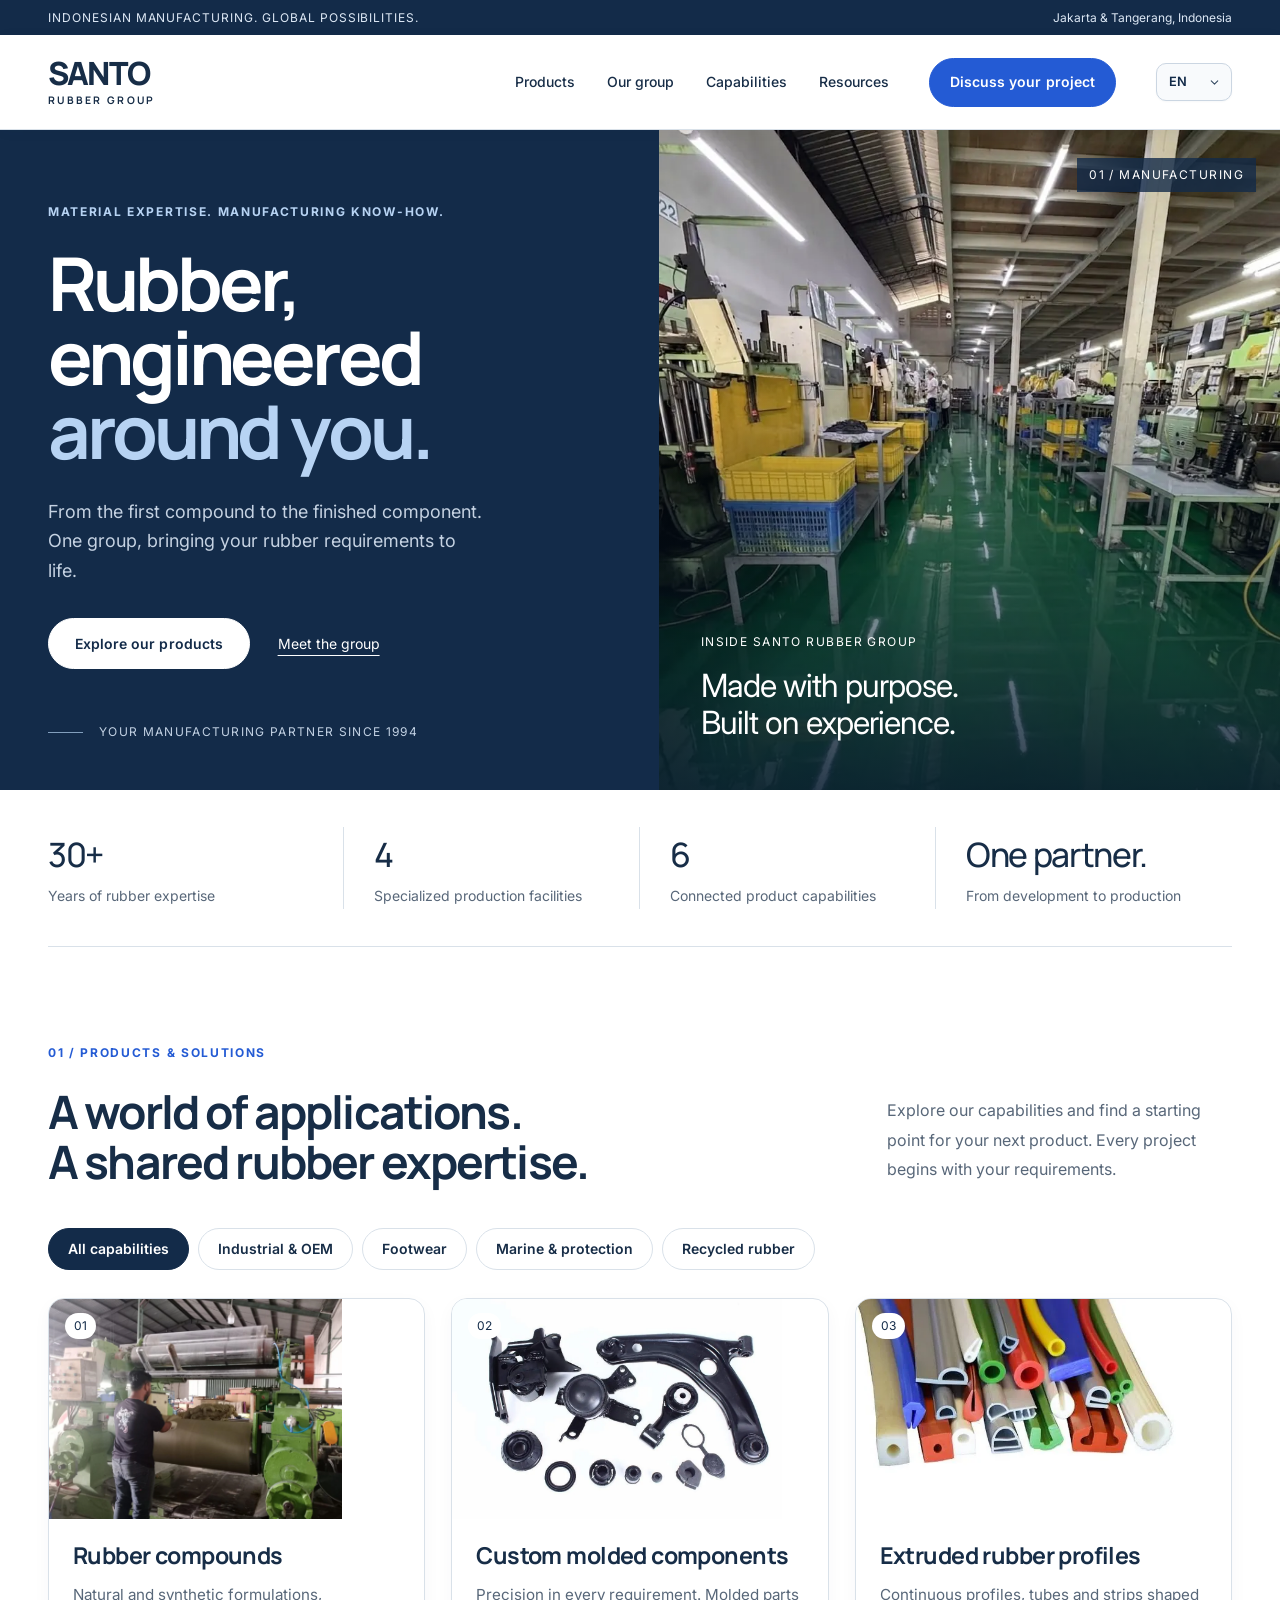
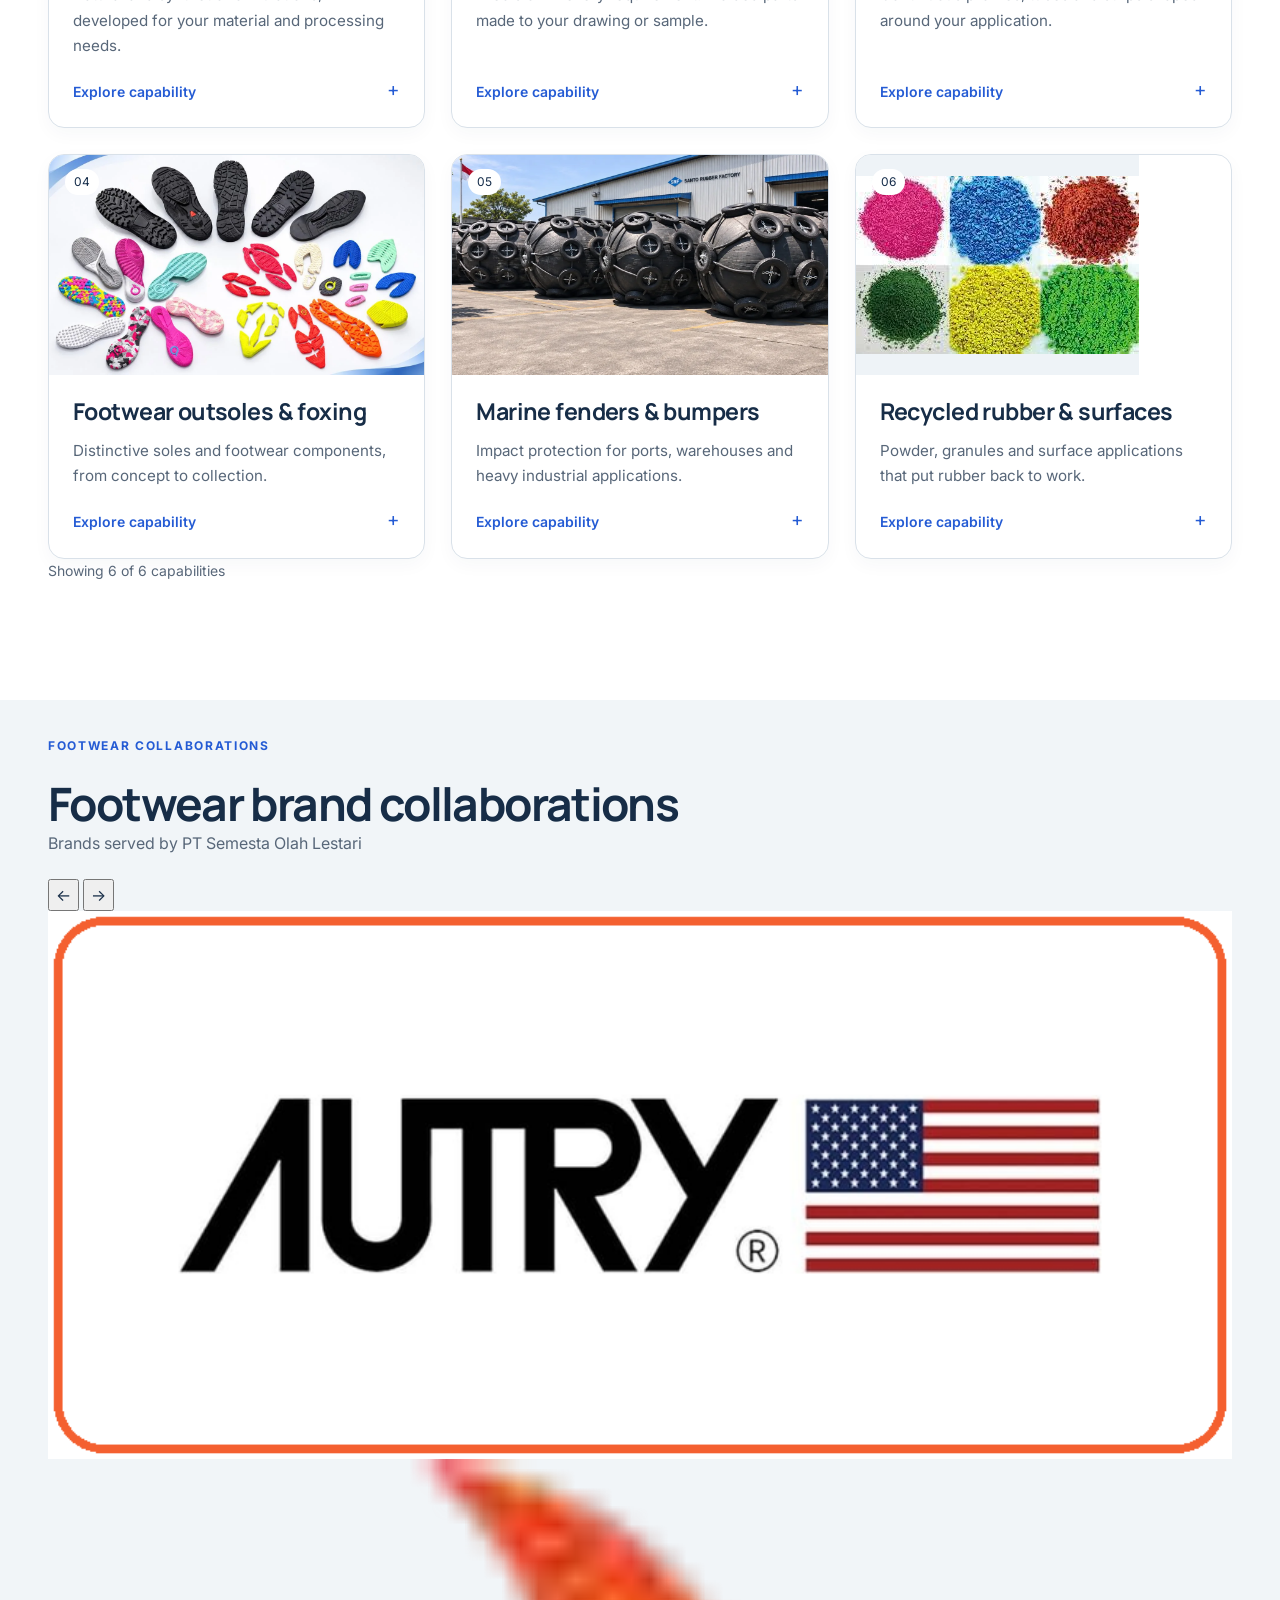
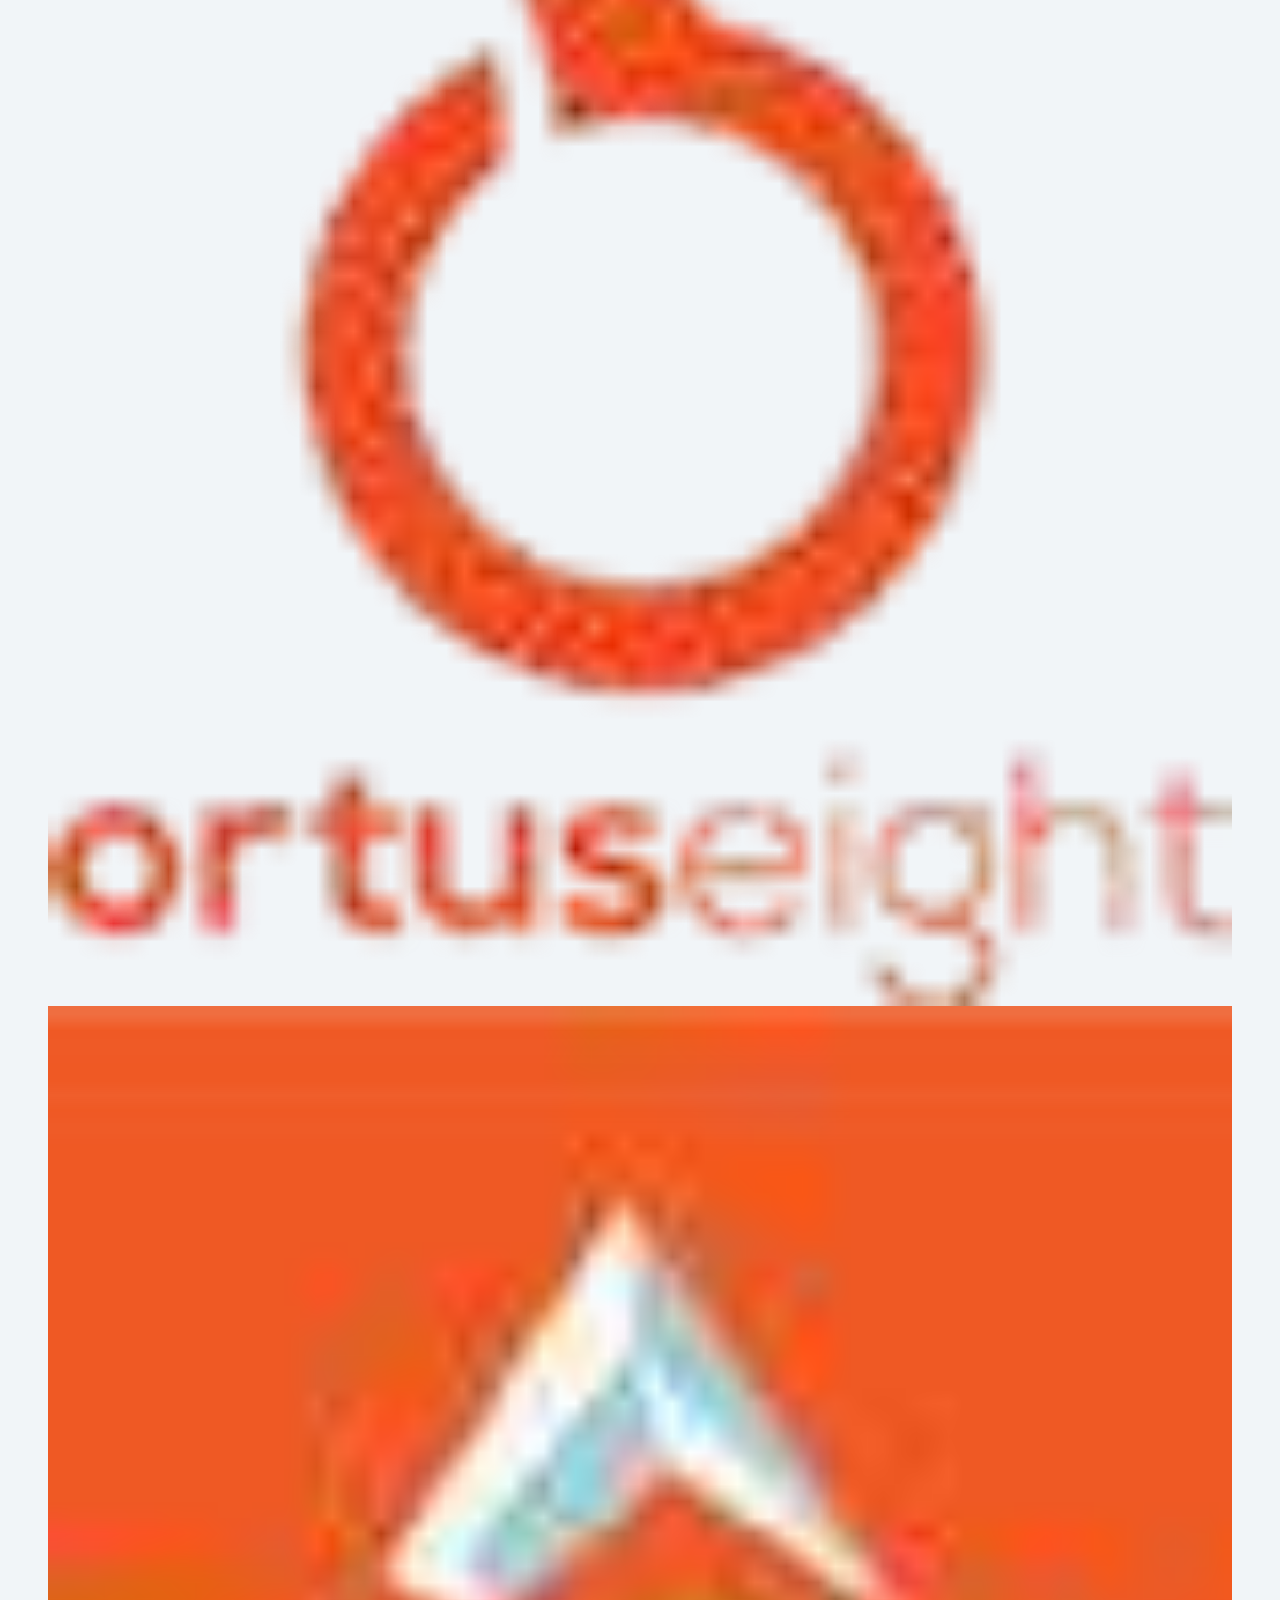
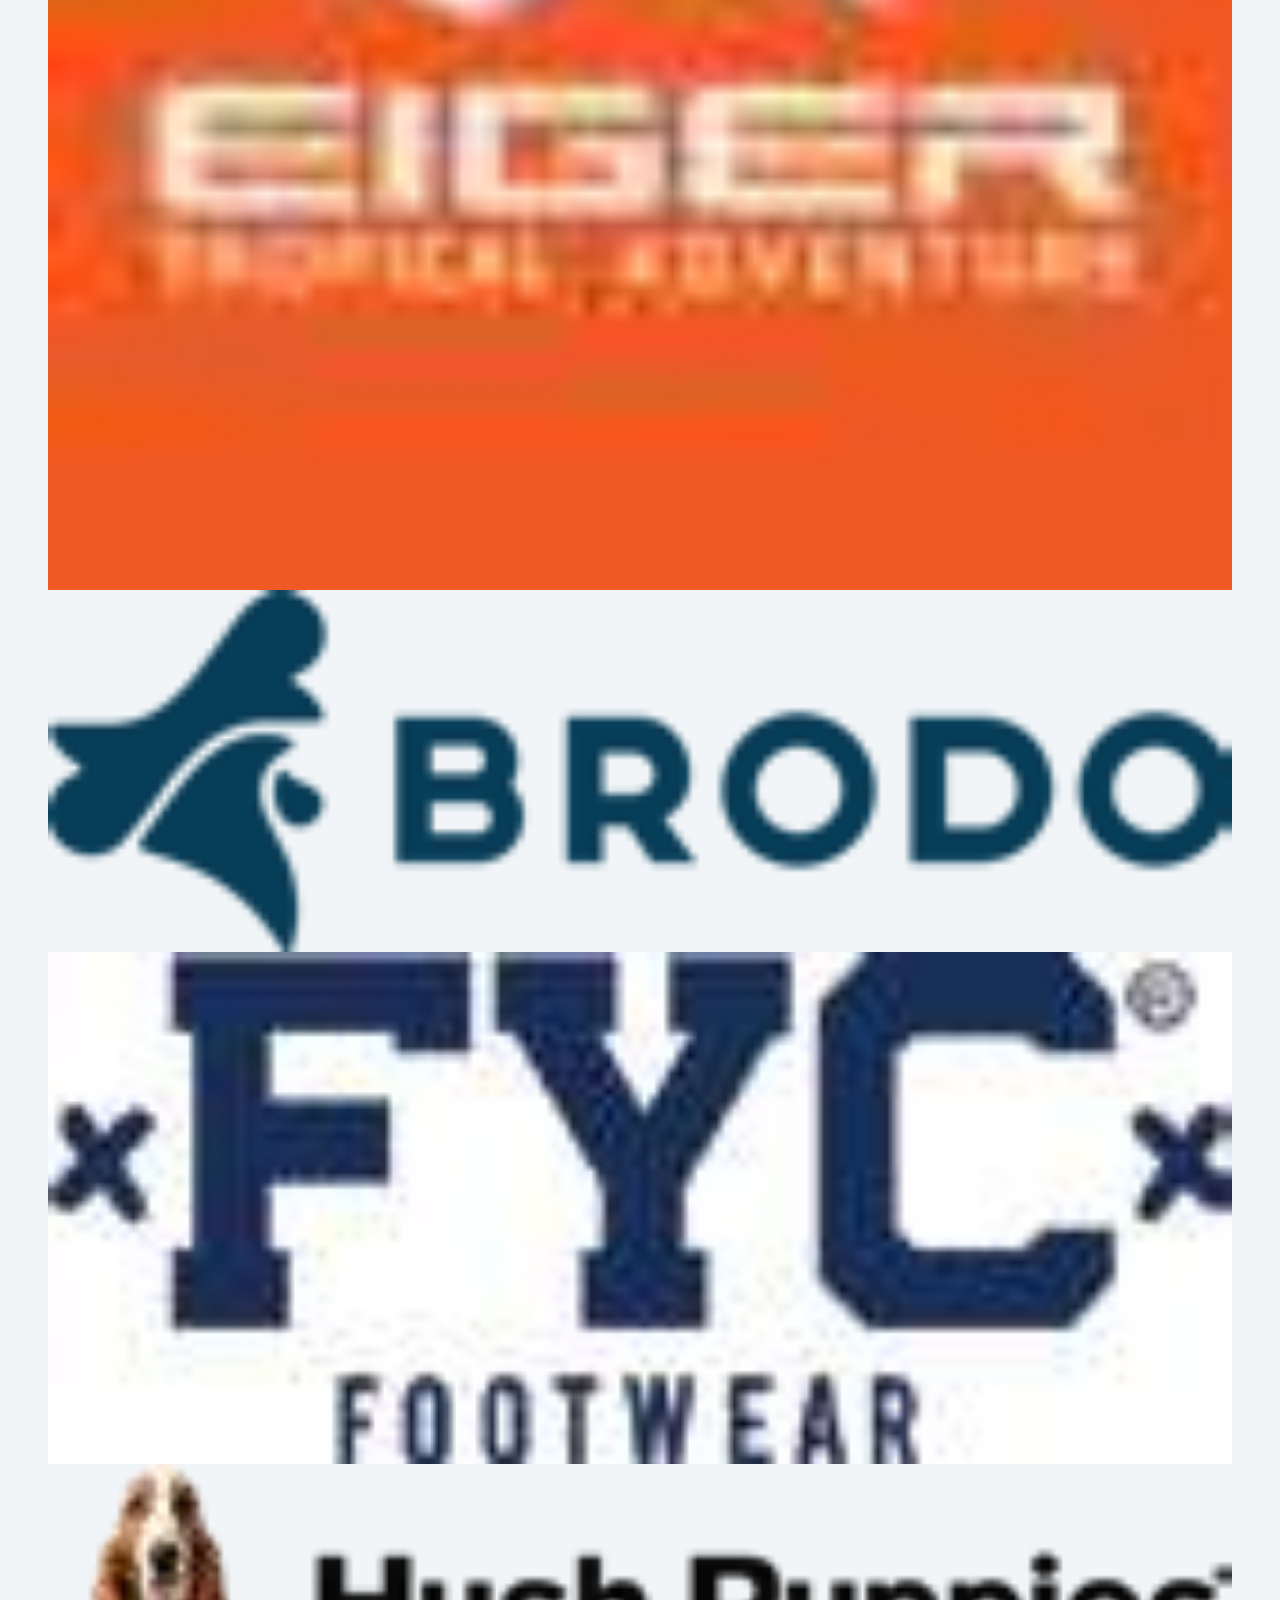
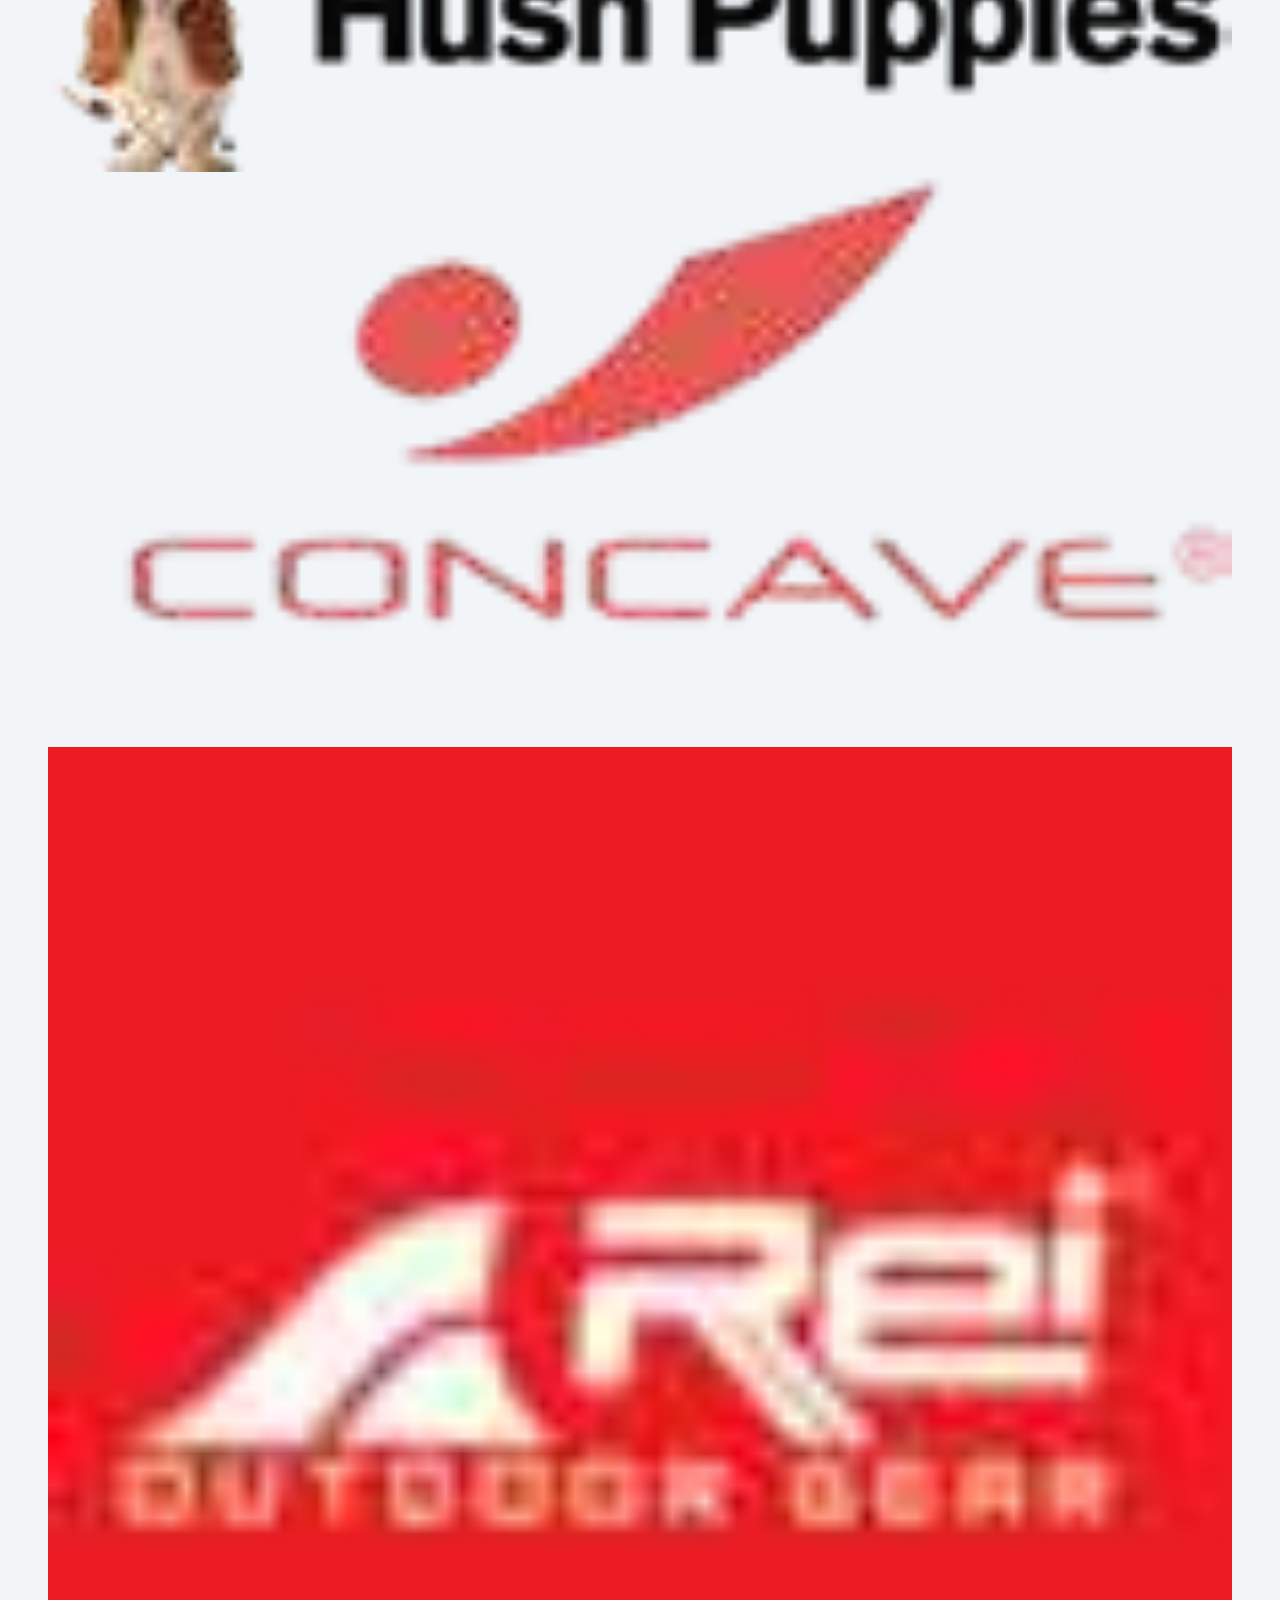
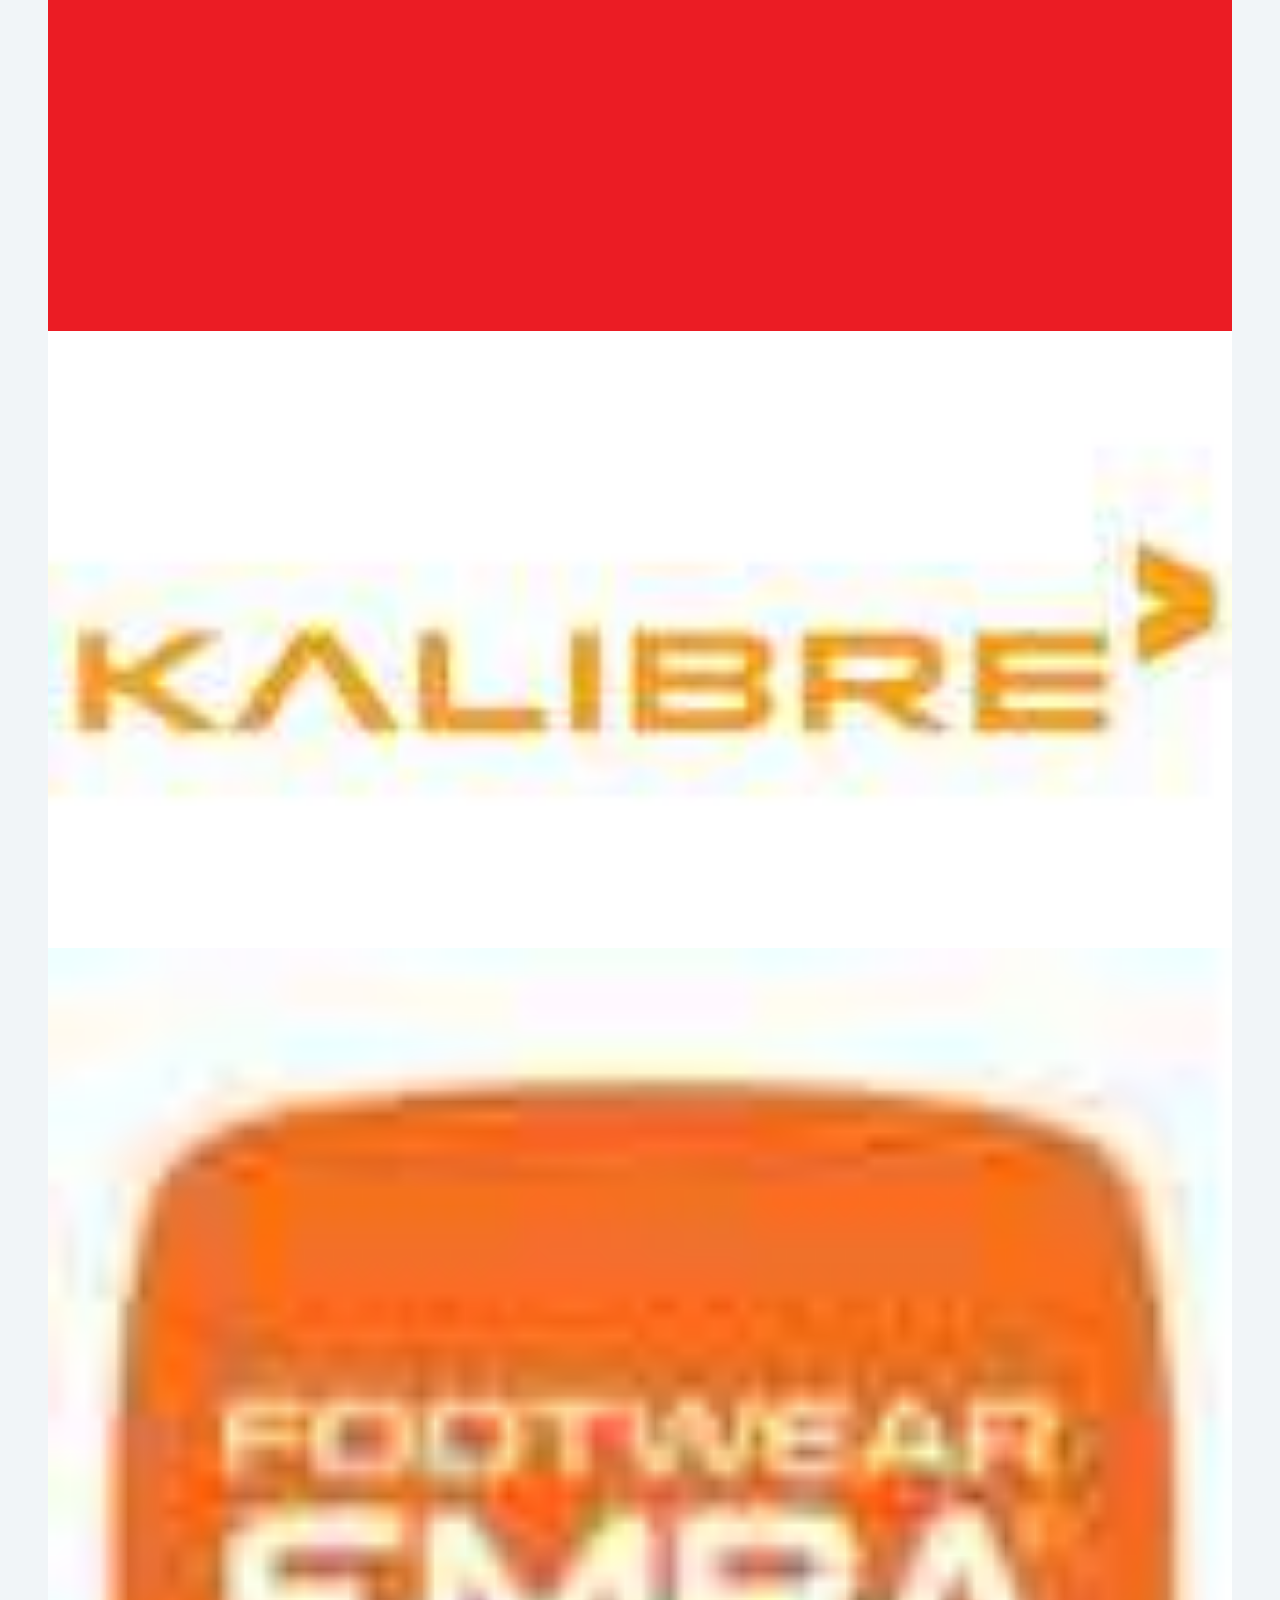
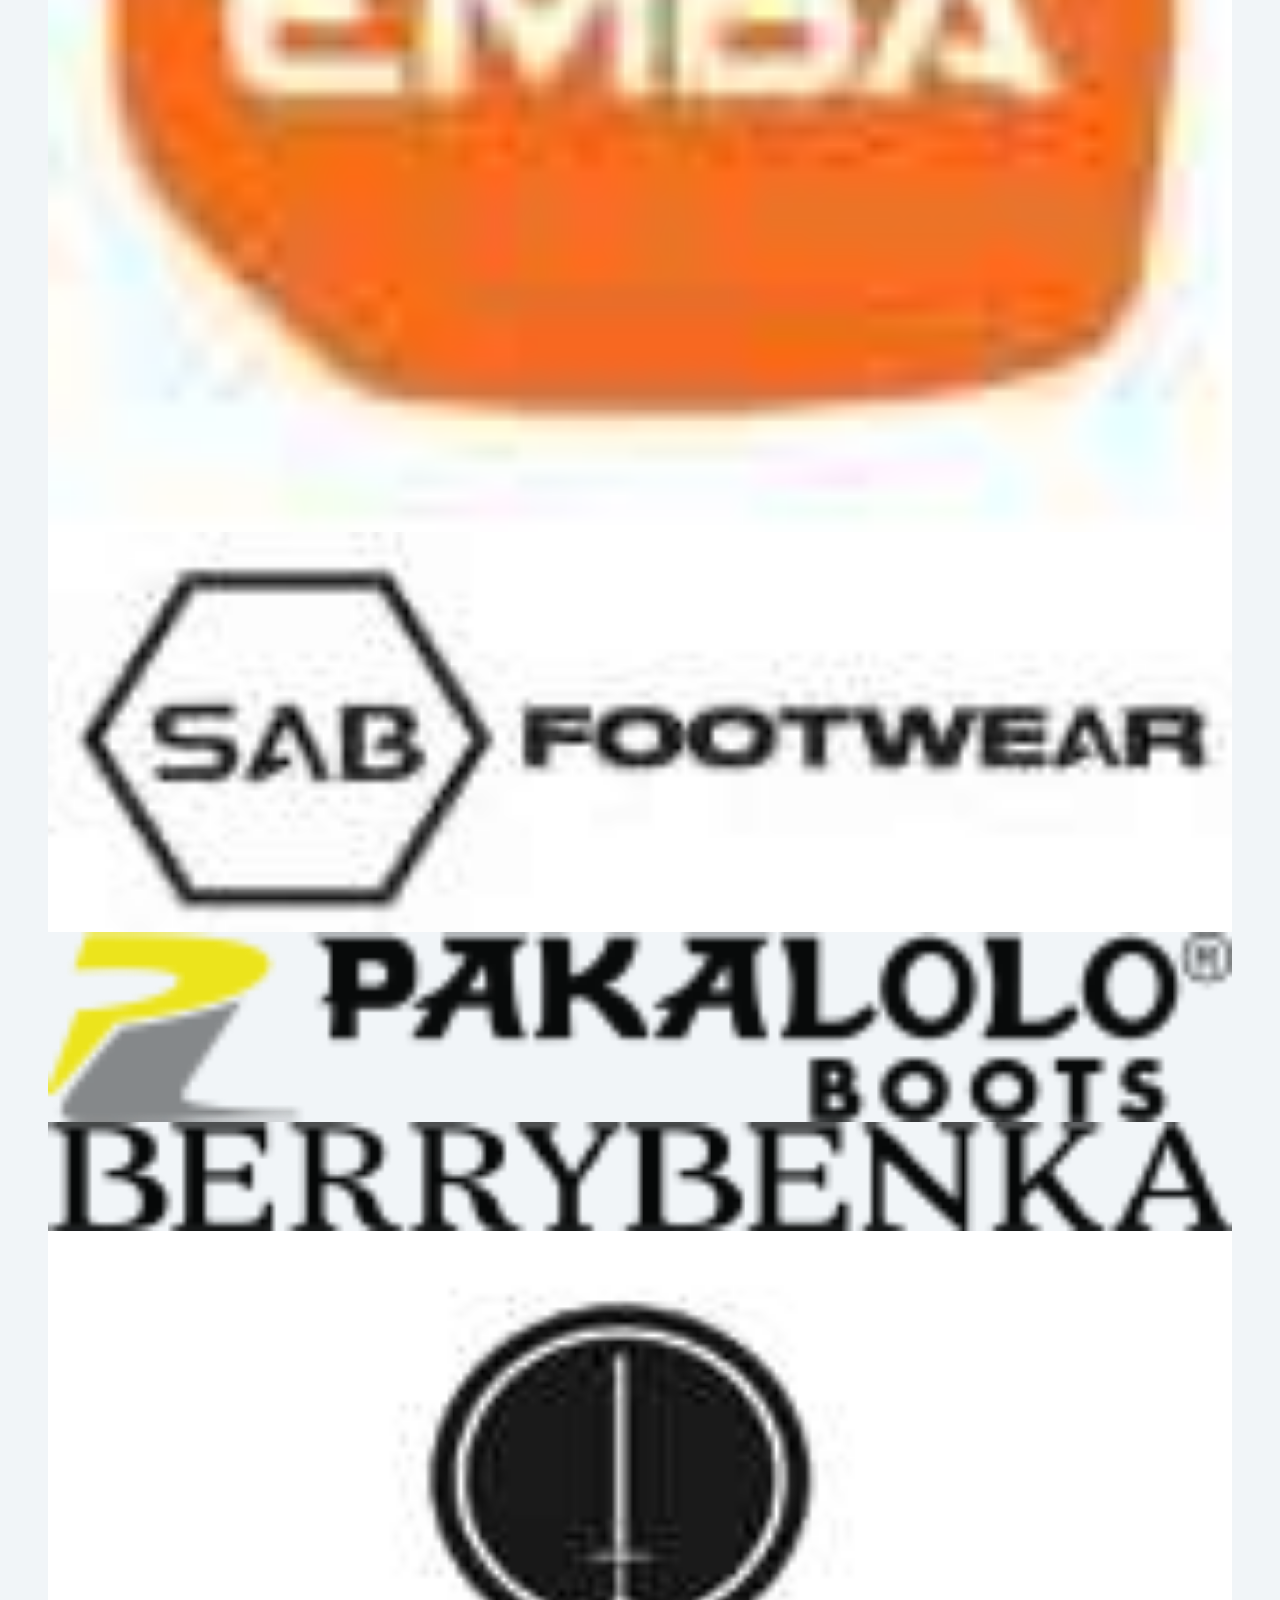
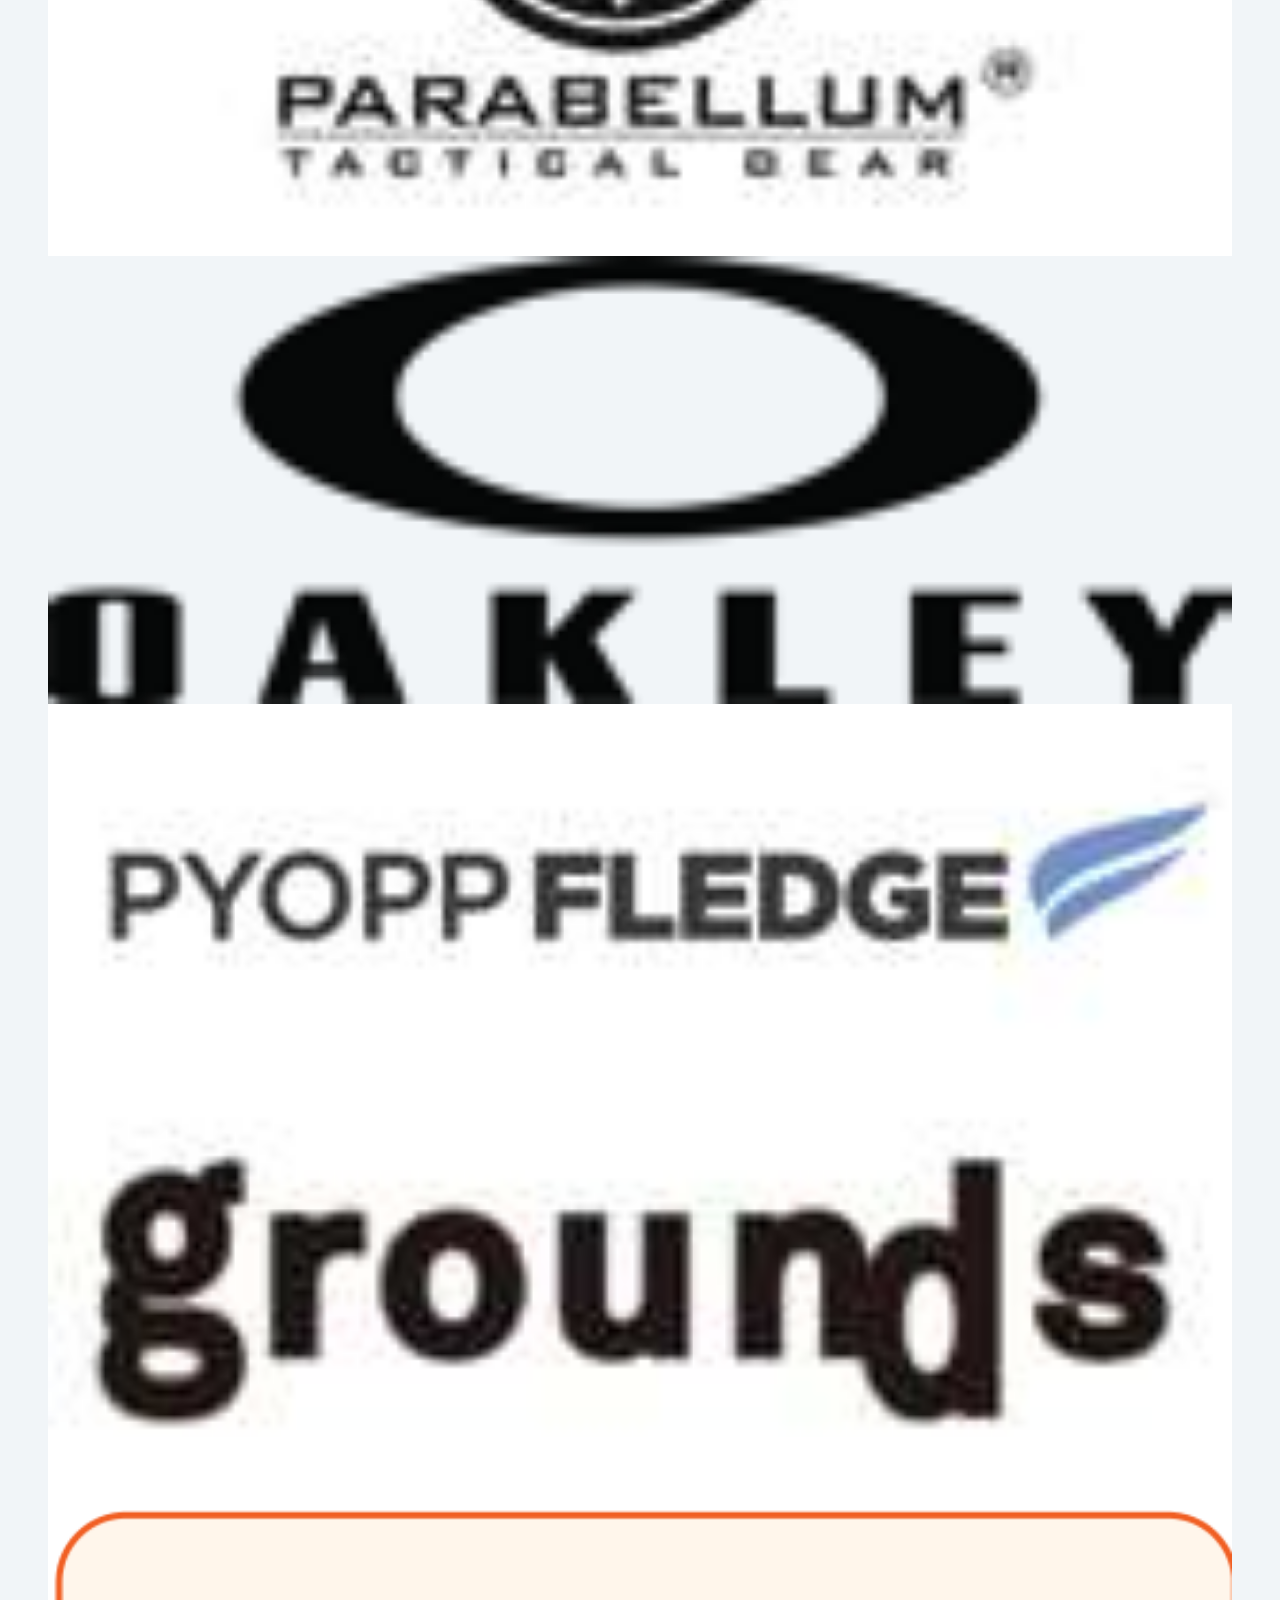
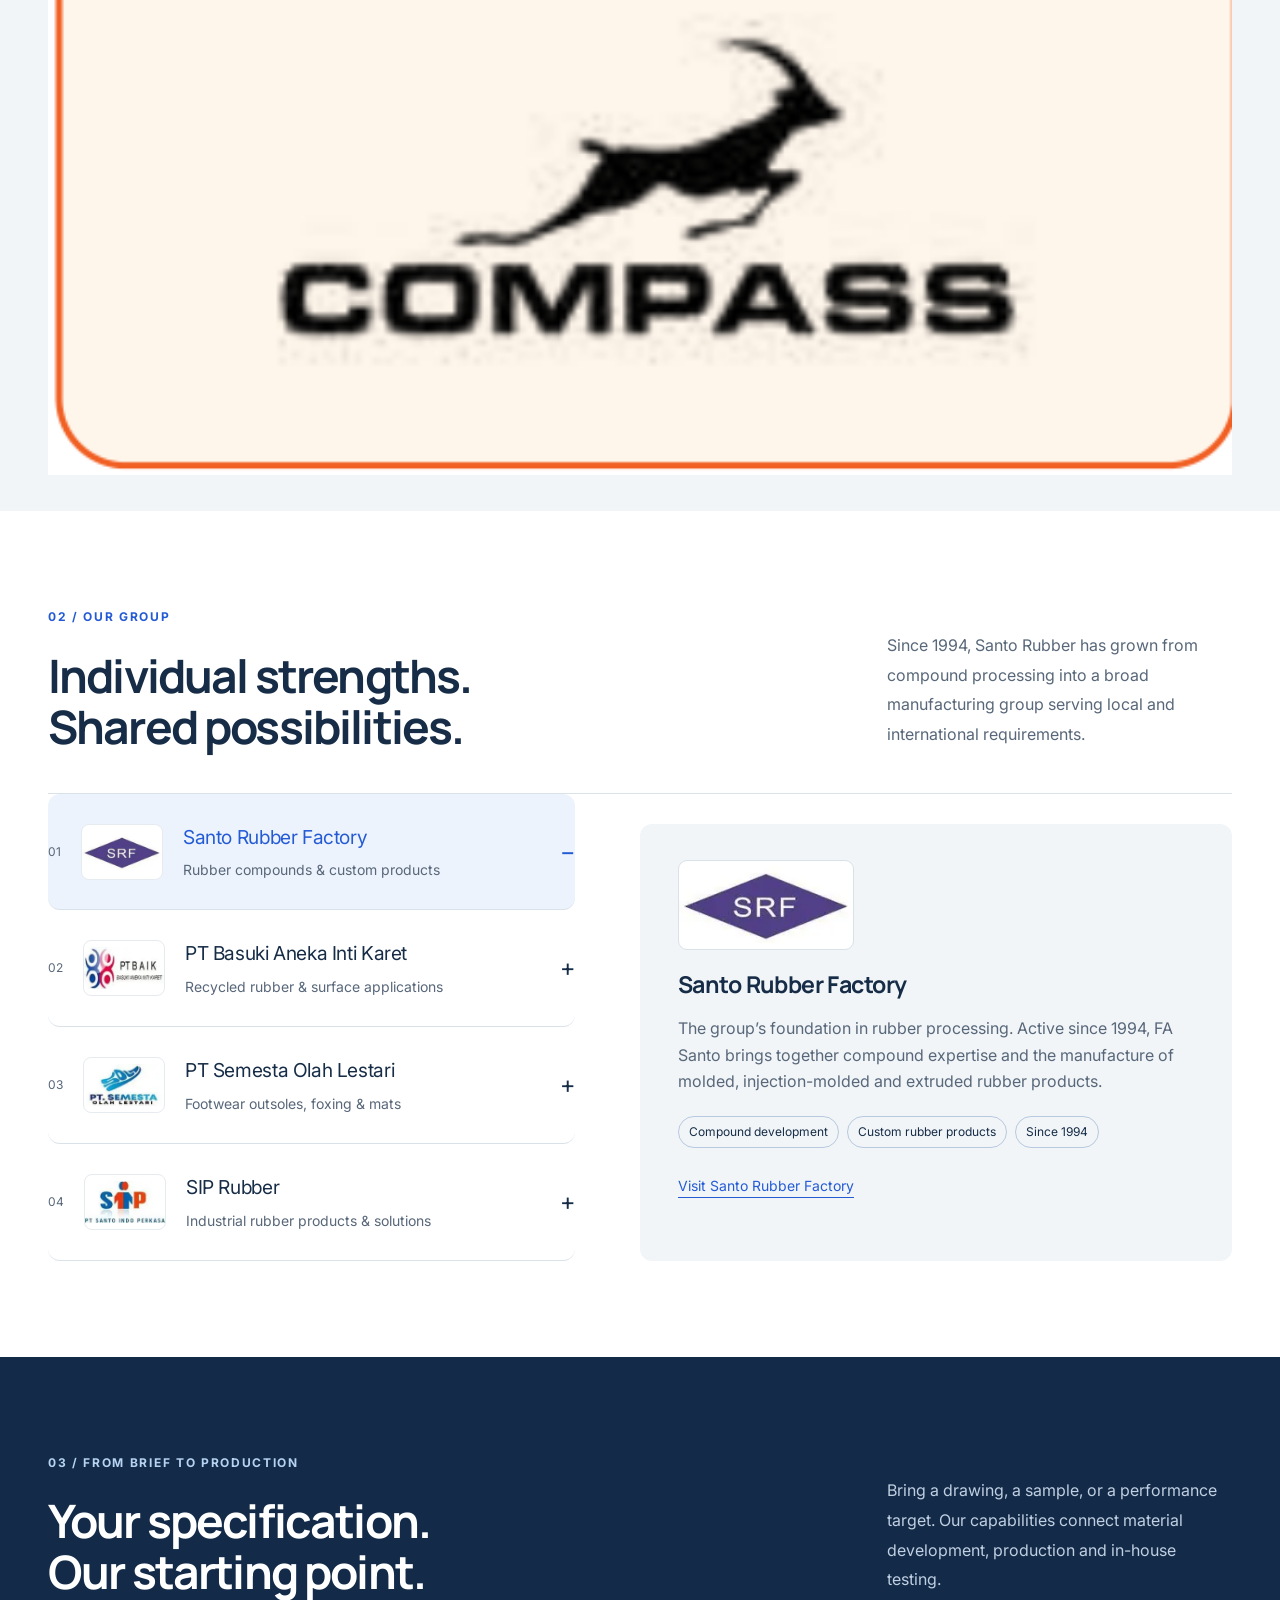
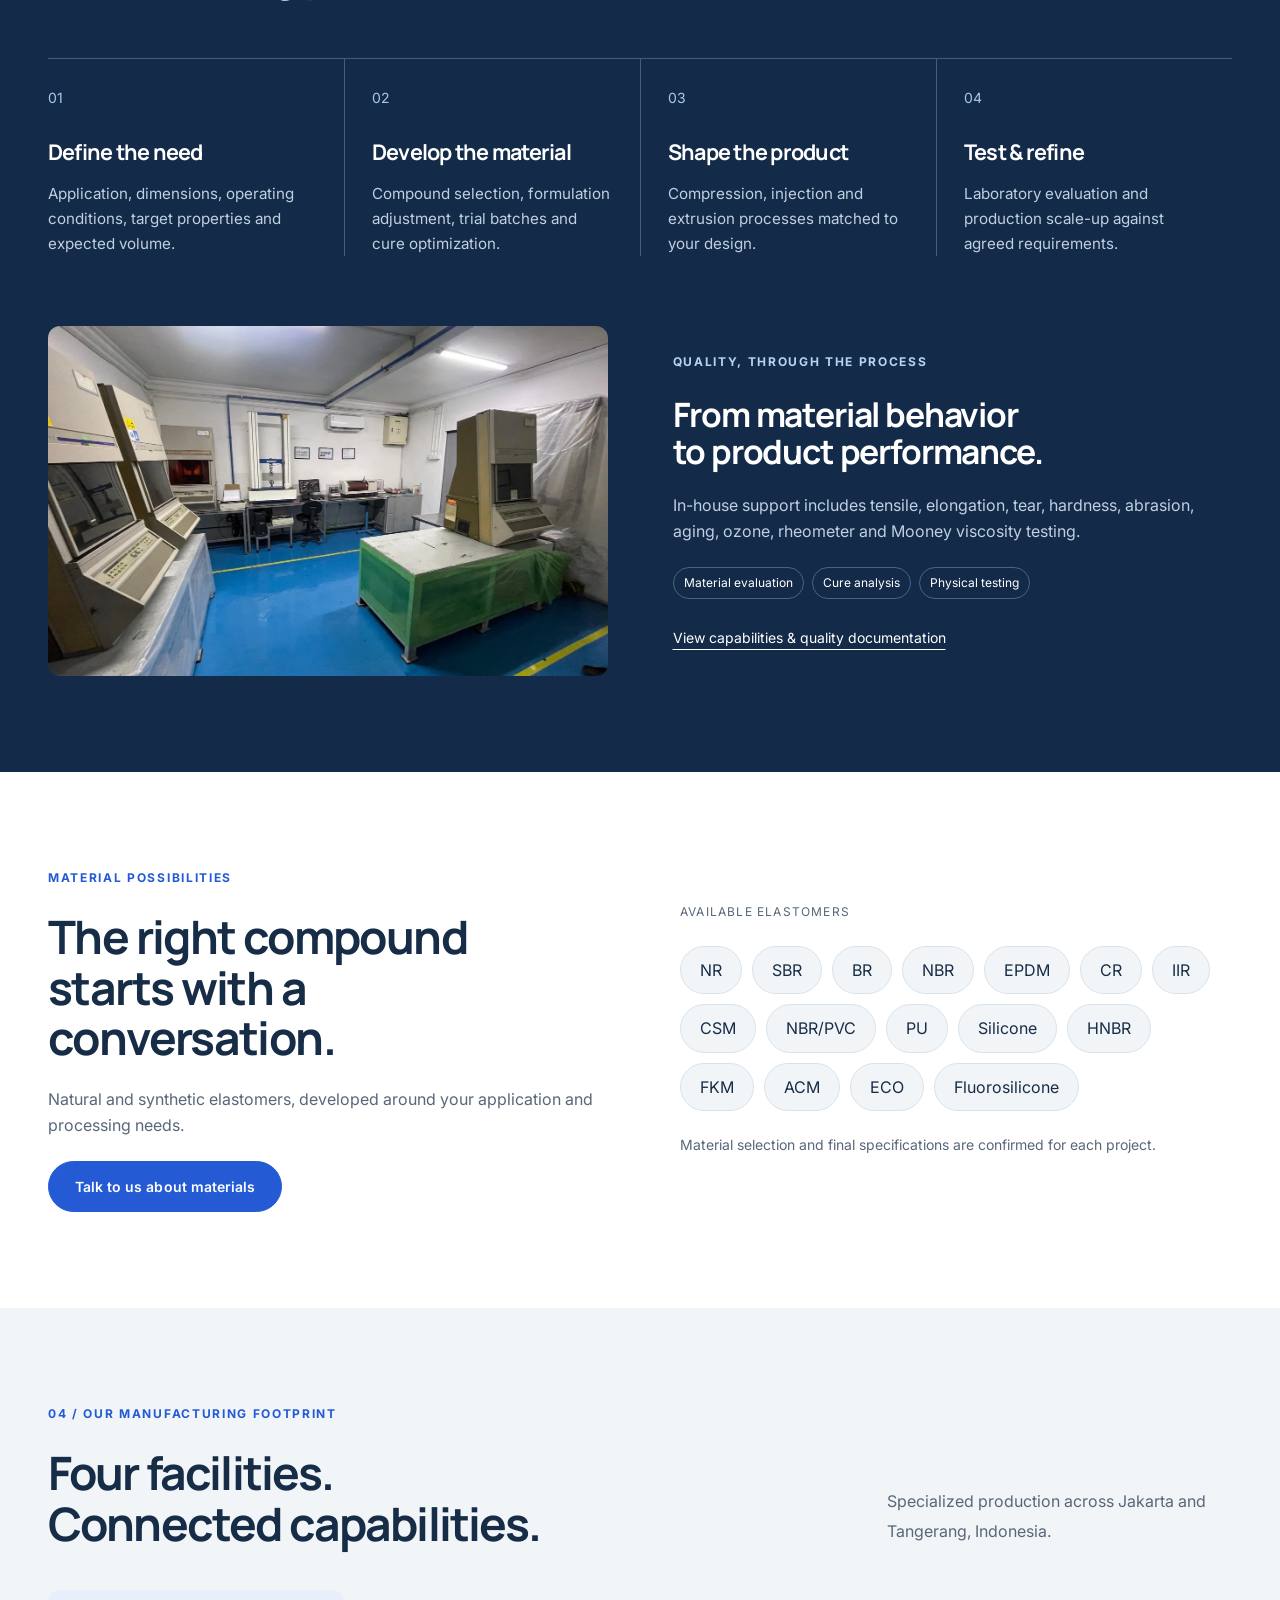
==== commit 810c5ef7: "Use PT SOL's 18-client moving logo carousel on index.html" ====
--- a/index.html
+++ b/index.html
@@ -31,7 +31,7 @@
 <script type="application/ld+json">{"@context":"https://schema.org","@graph":[{"@type":"Organization","@id":"https://santorubber.com/#organization","name":"Santo Rubber Group","url":"https://santorubber.com/","email":"info@santorubber.com","description":"Indonesian rubber manufacturing group providing rubber compounds, industrial rubber components, footwear products and rubber recycling.","contactPoint":{"@type":"ContactPoint","contactType":"sales inquiries","email":"info@santorubber.com","availableLanguage":["English","Indonesian","Chinese"]}},{"@type":"WebSite","@id":"https://santorubber.com/#website","url":"https://santorubber.com/","name":"Santo Rubber Group","publisher":{"@id":"https://santorubber.com/#organization"},"inLanguage":["en","id","zh-Hans"]},{"@type":"WebPage","@id":"https://santorubber.com/#webpage","url":"https://santorubber.com/","name":"Santo Rubber Group | Industrial Rubber Manufacturer Indonesia","description":"Indonesian rubber manufacturing since 1994: compounds, custom molded and extruded parts, footwear outsoles, marine fenders, and recycled rubber.","isPartOf":{"@id":"https://santorubber.com/#website"},"about":{"@id":"https://santorubber.com/#organization"},"inLanguage":"en"}]}</script>
 <meta name="theme-color" content="#132b49">
 <link rel="icon" type="image/svg+xml" href="data:image/svg+xml,%3Csvg xmlns='http://www.w3.org/2000/svg' viewBox='0 0 32 32'%3E%3Crect width='32' height='32' rx='5' fill='%23132b49'/%3E%3Ctext x='16' y='24' text-anchor='middle' font-family='Arial' font-size='24' font-weight='bold' fill='white'%3ES%3C/text%3E%3C/svg%3E">
-<link rel="stylesheet" href="/styles.css?v=20261115-font-nav"><script src="/i18n.js" defer></script><script src="/app.js?v=20261113-inquiry-seo" defer></script>
+<link rel="stylesheet" href="/styles.css?v=20261115-collab-carousel"><script src="/i18n.js" defer></script><script src="/app.js?v=20261115-collab-carousel" defer></script>
 </head>
 <body>
 <a class="skip" href="#main">Skip to content</a>
@@ -41,7 +41,43 @@
 <section class="hero"><div class="hero-copy"><div class="eyebrow light">MATERIAL EXPERTISE. MANUFACTURING KNOW-HOW.</div><h1>Rubber,<br>engineered<br><em>around you.</em></h1><p>From the first compound to the finished component. One group, bringing your rubber requirements to life.</p><div class="actions"><a class="button white" href="#products">Explore our products</a><a class="text-link" href="#group">Meet the group</a></div><div class="hero-note"><span class="line"></span>YOUR MANUFACTURING PARTNER SINCE 1994</div></div><div class="hero-visual"><img src="/assets/factory-production-floor.webp" data-fallback-src="/assets/hero.webp" alt="Production floor at a Santo Rubber Group manufacturing facility" fetchpriority="high"><div class="photo-caption"><span>INSIDE SANTO RUBBER GROUP</span><b>Made with purpose.<br>Built on experience.</b></div><span class="photo-index">01 / MANUFACTURING</span></div></section>
 <div class="facts wrap"><div><b>30+</b><span>Years of rubber expertise</span></div><div><b>4</b><span>Specialized production facilities</span></div><div><b>6</b><span>Connected product capabilities</span></div><div><b>One partner.</b><span>From development to production</span></div></div>
 <section class="section wrap" id="products"><div class="section-heading"><div><div class="eyebrow">01 / PRODUCTS & SOLUTIONS</div><h2>A world of applications.<br>A shared rubber expertise.</h2></div><p>Explore our capabilities and find a starting point for your next product. Every project begins with your requirements.</p></div><div class="filters" role="group" aria-label="Filter products"><button class="active" data-filter="all" aria-pressed="true">All capabilities</button><button data-filter="industrial" aria-pressed="false">Industrial & OEM</button><button data-filter="footwear" aria-pressed="false">Footwear</button><button data-filter="marine" aria-pressed="false">Marine & protection</button><button data-filter="recycled" aria-pressed="false">Recycled rubber</button></div><div class="products-grid" id="product-grid"></div><p id="product-count" class="small" aria-live="polite"></p></section>
-<section class="clients"><div class="wrap client-row"><div><div class="eyebrow">FOOTWEAR COLLABORATIONS</div><p>Brands served by PT Semesta Olah Lestari</p></div><div class="brand-name compass">COMPASS</div><div class="brand-name ortus">ortuseight</div><div class="brand-name eiger">EIGER<span>TROPICAL ADVENTURE</span></div></div></section>
+<section class="clients" id="collaborations">
+  <div class="wrap">
+    <div class="clients-heading">
+      <div class="clients-heading-copy">
+        <div class="eyebrow">FOOTWEAR COLLABORATIONS</div>
+        <h2>Footwear brand collaborations</h2>
+        <p>Brands served by PT Semesta Olah Lestari</p>
+      </div>
+      <div class="carousel-controls" aria-label="PT Semesta Olah Lestari footwear client logos">
+        <button type="button" class="carousel-prev" aria-label="Previous brand logos">←</button>
+        <button type="button" class="carousel-next" aria-label="Next brand logos">→</button>
+      </div>
+    </div>
+    <div class="logo-carousel" tabindex="0" role="region" aria-roledescription="carousel" aria-label="PT Semesta Olah Lestari footwear client logos" aria-live="off">
+      <div class="logo-track" role="list">
+        <div class="logo-card" role="listitem"><img src="/assets/clients/aury.png" alt="Aury" loading="lazy" decoding="async"></div>
+<div class="logo-card" role="listitem"><img src="/assets/clients/ortuseight.png" alt="Ortuseight" loading="lazy" decoding="async"></div>
+<div class="logo-card" role="listitem"><img src="/assets/clients/eiger.png" alt="Eiger" loading="lazy" decoding="async"></div>
+<div class="logo-card" role="listitem"><img src="/assets/clients/brodo.png" alt="Brodo" loading="lazy" decoding="async"></div>
+<div class="logo-card" role="listitem"><img src="/assets/clients/fyc.png" alt="FYC Footwear" loading="lazy" decoding="async"></div>
+<div class="logo-card" role="listitem"><img src="/assets/clients/hush-puppies.png" alt="Hush Puppies" loading="lazy" decoding="async"></div>
+<div class="logo-card" role="listitem"><img src="/assets/clients/concave.png" alt="Concave" loading="lazy" decoding="async"></div>
+<div class="logo-card" role="listitem"><img src="/assets/clients/rei.png" alt="Rei Outdoor Gear" loading="lazy" decoding="async"></div>
+<div class="logo-card" role="listitem"><img src="/assets/clients/kalibre.png" alt="Kalibre" loading="lazy" decoding="async"></div>
+<div class="logo-card" role="listitem"><img src="/assets/clients/emba.png" alt="Footwear Emba" loading="lazy" decoding="async"></div>
+<div class="logo-card" role="listitem"><img src="/assets/clients/sab-footwear.png" alt="SAB Footwear" loading="lazy" decoding="async"></div>
+<div class="logo-card" role="listitem"><img src="/assets/clients/pakalolo.png" alt="Pakalolo Boots" loading="lazy" decoding="async"></div>
+<div class="logo-card" role="listitem"><img src="/assets/clients/berrybenka.png" alt="Berrybenka" loading="lazy" decoding="async"></div>
+<div class="logo-card" role="listitem"><img src="/assets/clients/parabellum.png" alt="Parabellum Tactical Gear" loading="lazy" decoding="async"></div>
+<div class="logo-card" role="listitem"><img src="/assets/clients/oakley.png" alt="Oakley" loading="lazy" decoding="async"></div>
+<div class="logo-card" role="listitem"><img src="/assets/clients/pyopp-fledge.png" alt="Pyopp Fledge" loading="lazy" decoding="async"></div>
+<div class="logo-card" role="listitem"><img src="/assets/clients/grounds.png" alt="Grounds" loading="lazy" decoding="async"></div>
+<div class="logo-card" role="listitem"><img src="/assets/clients/compass.png" alt="Compass" loading="lazy" decoding="async"></div>
+      </div>
+    </div>
+  </div>
+</section>
 <section class="section wrap" id="group"><div class="section-heading"><div><div class="eyebrow">02 / OUR GROUP</div><h2>Individual strengths.<br>Shared possibilities.</h2></div><p>Since 1994, Santo Rubber has grown from compound processing into a broad manufacturing group serving local and international requirements.</p></div><div class="company-layout"><div class="company-list" role="tablist" aria-label="Group companies" aria-orientation="vertical"><button role="tab" id="company-srf" aria-selected="true" aria-controls="company-panel" data-company="srf"><span>01</span><span class="company-tab-logo" role="img" aria-label="Santo Rubber Factory logo" style="background-image:url('/assets/logos/srf.webp')"></span><div>Santo Rubber Factory<small>Rubber compounds & custom products</small></div><b>+</b></button><button role="tab" id="company-baik" aria-selected="false" aria-controls="company-panel" data-company="baik" tabindex="-1"><span>02</span><span class="company-tab-logo" role="img" aria-label="PT Basuki Aneka Inti Karet logo" style="background-image:url('/assets/logos/baik.webp')"></span><div>PT Basuki Aneka Inti Karet<small>Recycled rubber & surface applications</small></div><b>+</b></button><button role="tab" id="company-sol" aria-selected="false" aria-controls="company-panel" data-company="sol" tabindex="-1"><span>03</span><span class="company-tab-logo" role="img" aria-label="PT Semesta Olah Lestari logo" style="background-image:url('/assets/logos/sol.webp')"></span><div>PT Semesta Olah Lestari<small>Footwear outsoles, foxing & mats</small></div><b>+</b></button><button role="tab" id="company-sip" aria-selected="false" aria-controls="company-panel" data-company="sip" tabindex="-1"><span>04</span><span class="company-tab-logo" role="img" aria-label="SIP Rubber logo" style="background-image:url('/assets/logos/sip.webp')"></span><div>SIP Rubber<small>Industrial rubber products & solutions</small></div><b>+</b></button></div><div id="company-panel" class="company-panel" role="tabpanel" aria-labelledby="company-srf" tabindex="0"></div></div></section>
 <section class="capabilities section" id="capabilities"><div class="wrap"><div class="section-heading"><div><div class="eyebrow light">03 / FROM BRIEF TO PRODUCTION</div><h2>Your specification.<br>Our starting point.</h2></div><p>Bring a drawing, a sample, or a performance target. Our capabilities connect material development, production and in-house testing.</p></div><div class="process"><article><span>01</span><h3>Define the need</h3><p>Application, dimensions, operating conditions, target properties and expected volume.</p></article><article><span>02</span><h3>Develop the material</h3><p>Compound selection, formulation adjustment, trial batches and cure optimization.</p></article><article><span>03</span><h3>Shape the product</h3><p>Compression, injection and extrusion processes matched to your design.</p></article><article><span>04</span><h3>Test & refine</h3><p>Laboratory evaluation and production scale-up against agreed requirements.</p></article></div><div class="quality-grid"><img src="/assets/lab.webp" alt="Santo Rubber Group in-house rubber testing laboratory" loading="lazy"><div><div class="eyebrow light">QUALITY, THROUGH THE PROCESS</div><h3>From material behavior<br>to product performance.</h3><p>In-house support includes tensile, elongation, tear, hardness, abrasion, aging, ozone, rheometer and Mooney viscosity testing.</p><div class="pill-row"><span>Material evaluation</span><span>Cure analysis</span><span>Physical testing</span></div><a class="text-link" href="/assets/santo-rubber-group-profile.pdf" target="_blank" rel="noopener">View capabilities & quality documentation</a></div></div></div></section>
 <section class="section wrap" id="materials"><div class="material-layout"><div><div class="eyebrow">MATERIAL POSSIBILITIES</div><h2>The right compound<br>starts with a conversation.</h2><p>Natural and synthetic elastomers, developed around your application and processing needs.</p><a class="button" href="#contact">Talk to us about materials</a></div><div class="materials"><div class="material-label">AVAILABLE ELASTOMERS</div><div class="material-tags"><span>NR</span><span>SBR</span><span>BR</span><span>NBR</span><span>EPDM</span><span>CR</span><span>IIR</span><span>CSM</span><span>NBR/PVC</span><span>PU</span><span>Silicone</span><span>HNBR</span><span>FKM</span><span>ACM</span><span>ECO</span><span>Fluorosilicone</span></div><p class="small">Material selection and final specifications are confirmed for each project.</p></div></div></section>
--- a/styles.css
+++ b/styles.css
@@ -325,8 +325,7 @@
 .button,.filters button{font-weight:600}
 html[lang="zh-Hans"] h1,
 html[lang="zh-Hans"] h2,
-html[lang="zh-Hans"] h3,
-html[lang="zh-Hans"] .wordmark:not(.latin-wordmark){
+html[lang="zh-Hans"] h3{
   letter-spacing:-.015em;
 }
 
@@ -376,7 +375,7 @@
   outline-offset:3px;
 }
 @media(max-width:600px){
-  .language-switcher{flex-basis:72px;width:72px;min-width:72px;height:36px}
+  .language-switcher{flex-basis:72px;width:72px;min-width:72px;height:36px;margin-left:auto}
   .language-switcher select{
     width:72px;min-width:72px;max-width:72px;
     height:36px;min-height:36px;max-height:36px;
